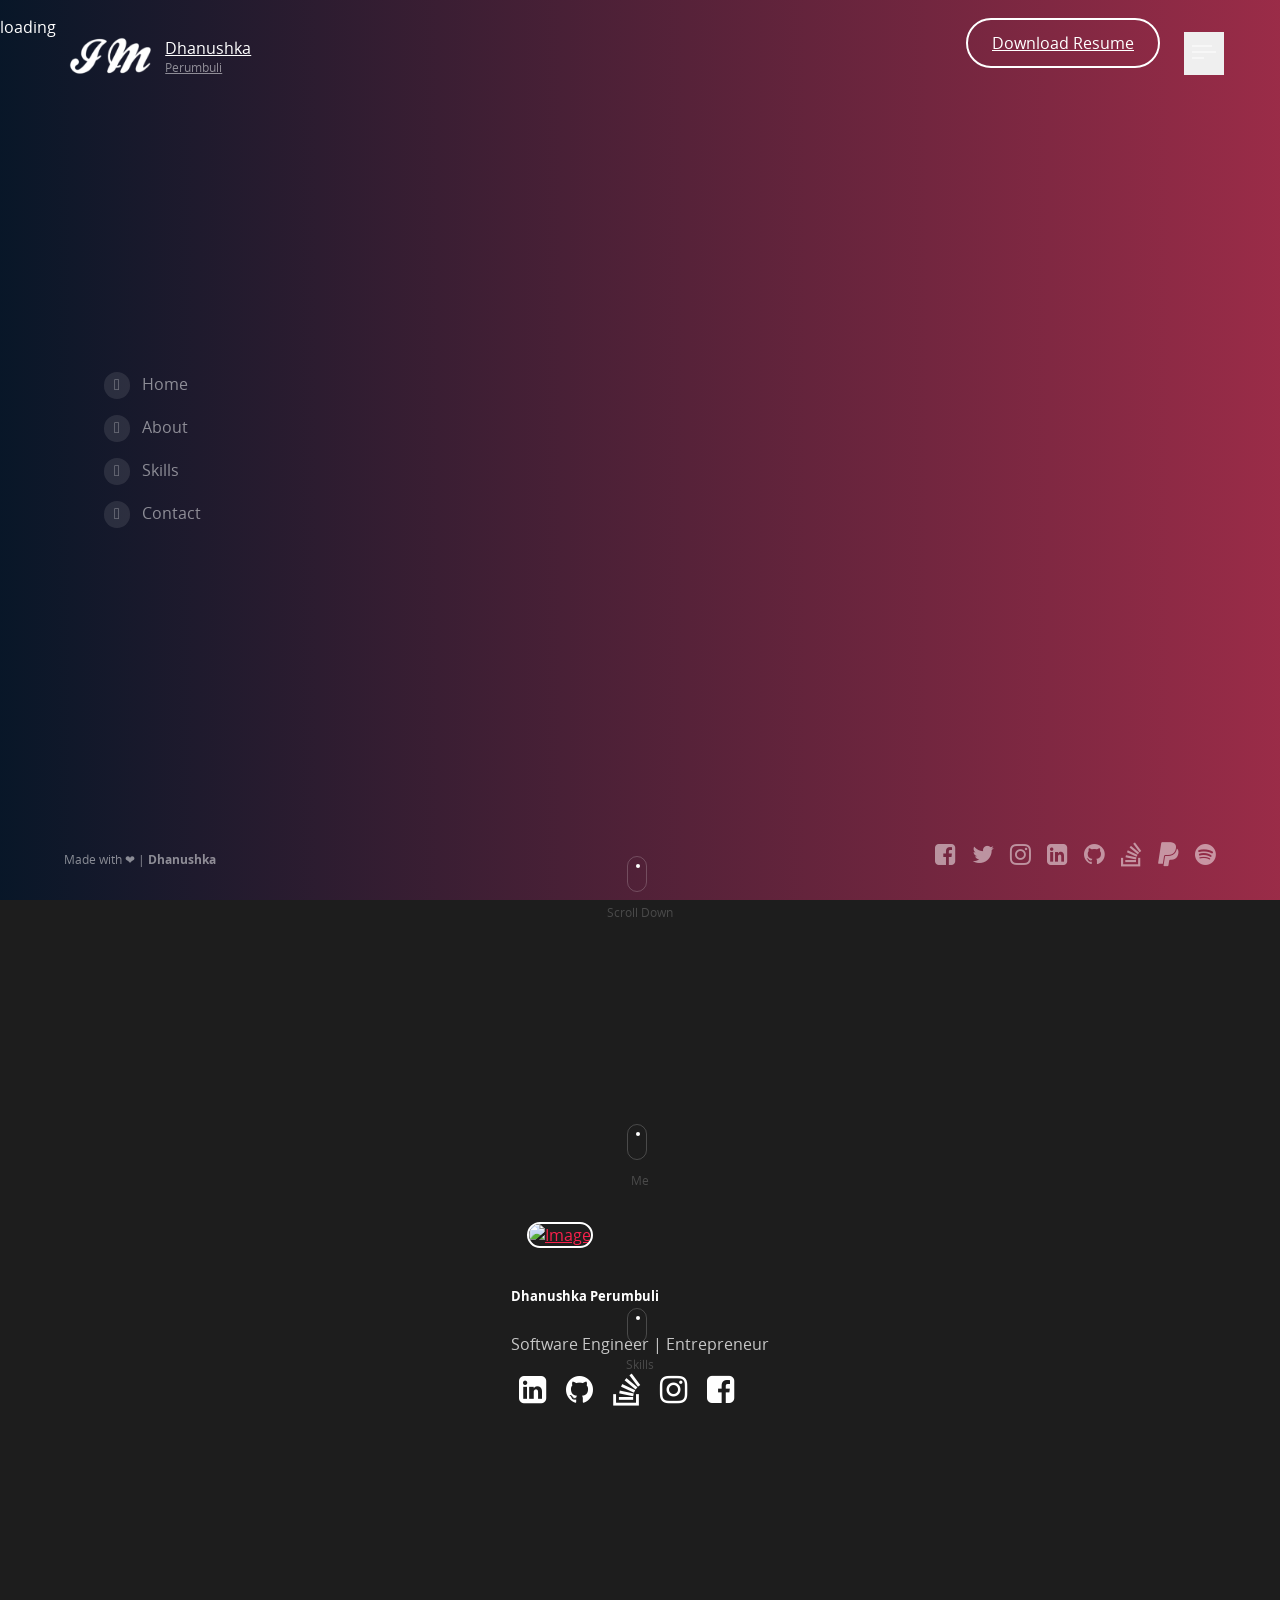
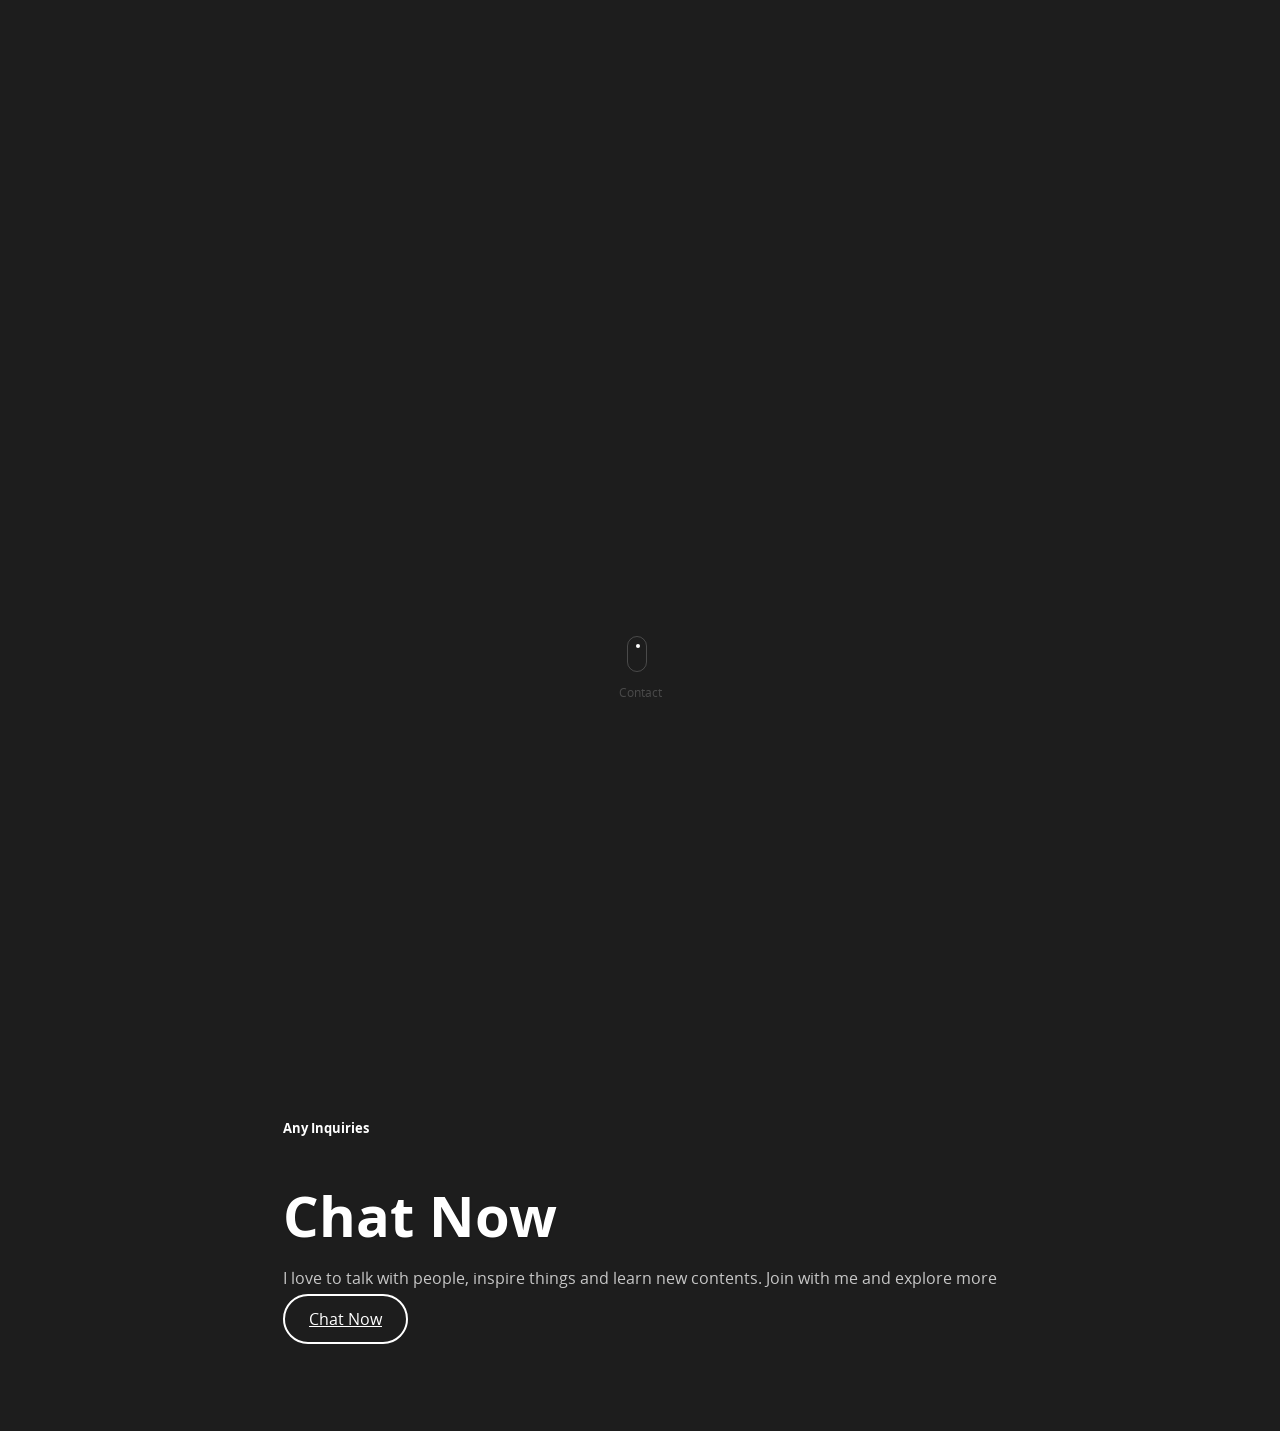
==== index.html @ 1f2f92d3 "Update index.html" ====
<!doctype html>
<html class="no-js" lang="en">

<head>
    <meta http-equiv="content-type" content="text/html; charset=UTF-8">
    <!-- favicons -->
    <link rel="apple-touch-icon" sizes="180x180" href="/apple-touch-icon.png">
    <link rel="icon" type="image/png" sizes="32x32" href="/favicon-32x32.png">
    <link rel="icon" type="image/png" sizes="16x16" href="/favicon-16x16.png">
    <link rel="manifest" href="/site.webmanifest">

    <!-- Page Title Here -->
    <title>Dhanushka Perumbuli</title>

    <!-- Meta -->
    <!-- Page Description Here -->
    <meta name="description"
          content="Dhanushka Perumbuli, Software Engineer, Rambukkana, Entrepreneur">

    <!-- Disable screen scaling-->
    <meta name="viewport"
          content="width=device-width, user-scalable=no, initial-scale=1, maximum-scale=1, user-scalable=0">

    <!-- Twitter Meta -->
    <meta name="twitter:site" content="@dhanushkakp">
    <meta name="twitter:creator" content="@dhanushkakp">
    <meta name="twitter:card" content="summary">
    <meta name="twitter:title" content="Dhanushka">
    <meta name="twitter:description" content="Dhanushka Perumbuli">
    <meta name="twitter:image" content="dhanushka-perumbuli.jpg">

    <!-- Facebook Meta -->
    <meta property="og:url" content="http://dhanushkakumara.github.io">
    <meta property="og:title" content="Dhanushka Perumbuli">
    <meta property="og:description" content="Dhanushka Perumbuli">
    <meta property="og:type" content="website">
    <meta property="og:image" content="https://www.linkedin.com/in/dhanushkakp">
    <meta property="og:image:secure_url" content="dhanushka.jpg">
    <meta property="og:image:type" content="image/jpg">
    <meta property="og:image:width" content="1200">
    <meta property="og:image:height" content="630">

    <!-- Place favicon.ico and apple-touch-icon(s) in the root directory -->
    <!-- Web fonts and Web Icons -->
    <link rel="stylesheet" href="fonts/opensans/stylesheet.css">
    <link rel="stylesheet" href="fonts/bebas/stylesheet.css">
    <link rel="stylesheet" href="fonts/ionicons.min.css">
    <link rel="stylesheet" href="fonts/font-awesome.min.css">

    <!-- Vendor CSS style -->
    <link rel="stylesheet" href="css/pageloader.css">

    <!-- Uncomment below to load individualy vendor CSS -->
    <link rel="stylesheet" href="css/bootstrap.min.css">
    <link rel="stylesheet" href="js/vendor/swiper.min.css">
    <link rel="stylesheet" href="js/vendor/jquery.fullpage.min.css">
    <link rel="stylesheet" href="js/vegas/vegas.min.css">
    <!-- favicons
      ================================================== -->
    <link rel="icon" type="image/png" href="lmlogo.png">
    <!-- Main CSS files -->
    <link rel="stylesheet" href="css/main.css">

    <!-- add alt layout here -->
    <link rel="stylesheet" href="css/style-default.css">

    <script src="js/vendor/modernizr-2.7.1.min.js"></script>
    
    <!-- buy me a coffee -->
    <script data-name="BMC-Widget" data-cfasync="false" src="https://cdnjs.buymeacoffee.com/1.0.0/widget.prod.min.js" data-id="dhanushkakp" data-description="Support me on Buy me a coffee!" data-message="" data-color="#FF813F" data-position="Right" data-x_margin="18" data-y_margin="18"></script>
</head>

<body id="menu" class="body-page">
<!--[if lt IE 8]>
<p class="browsehappy">You are using an <strong>outdated</strong> browser. Please <a href="http://browsehappy.com/">upgrade
    your browser</a> to improve your experience.</p>
<![endif]-->

<!-- Page Loader : just comment these lines to remove it -->
<div class="page-loader" id="page-loader">
    <div>
        <div class="icon ion-spin"></div>
        <p>loading</p>
    </div>
</div>

<!-- BEGIN OF site header Menu -->
<header class="page-header navbar page-header-alpha scrolled-white menu-right topmenu-right">

    <!-- Begin of menu icon toggler -->
    <button class="navbar-toggler site-menu-icon" id="navMenuIcon">
        <!-- Available class : menu-icon-dot / menu-icon-thick /menu-icon-random -->
        <span class="menu-icon menu-icon-random">
        <span class="bars">
          <span class="bar1"></span>
          <span class="bar2"></span>
          <span class="bar3"></span>
        </span>
      </span>
    </button>
    <!-- End of menu icon toggler -->

    <!-- Begin of logo/brand -->
    <a class="navbar-brand" href="#">
      <span class="logo">
        <img class="light-logo" src="imlogo.png" alt="Logo">
      </span>
        <span class="text">
        <span class="line">Dhanushka</span>
        <span class="line sub">Perumbuli</span>
      </span>
    </a>
    <!-- End of logo/brand -->

    <!-- begin of menu wrapper -->
    <div class="all-menu-wrapper" id="navbarMenu">
        <!-- Begin of top menu -->
        <nav class="navbar-topmenu">
            <!-- Begin of CTA Actions, & Icons menu -->
            <ul class="navbar-nav navbar-nav-actions">
                <li class="nav-item">
                    <a class="btn btn-outline-white btn-round" target="_blank"
                       href="https://www.linkedin.com/in/dhanushkakumara">
                        Download Resume
                    </a>
                </li>
            </ul>
            <!-- End of CTA & Icons menu -->
        </nav>
        <!-- End of top menu -->

        <!-- Begin of hamburger mainmenu menu -->
        <nav class="navbar-mainmenu">
            <ul class="navbar-nav mr-auto">
                <li class="nav-item active">
                    <a class="nav-link" href="index.html#home">Home
                        <span class="sr-only">(current)</span>
                    </a>
                </li>
                <li class="nav-item">
                    <a class="nav-link" href="index.html#about">About</a>
                </li>
                <li class="nav-item">
                    <a class="nav-link" href="index.html#skills">Skills</a>
                </li>
                <li class="nav-item">
                    <a class="nav-link" href="index.html#contact">Contact</a>
                </li>
            </ul>
        </nav>
        <!-- End of hamburger mainmenu menu -->

        <!-- Begin of sidebar nav menu params class: text-only / icon-only-->
        <nav class="navbar-sidebar ">
            <ul class="navbar-nav" id="qmenu">
                <li class="nav-item" data-menuanchor="home">
                    <a href="#home">
                        <i class="icon ion-ios-home-outline"></i>
                        <span class="txt">Home</span>
                    </a>
                </li>
                <li class="nav-item" data-menuanchor="about">
                    <a href="#about">
                        <i class="icon ion-ios-information-outline"></i>
                        <span class="txt">About</span>
                    </a>
                </li>
                <li class="nav-item" data-menuanchor="skills">
                    <a href="#skills">
                        <i class="icon ion-ios-list-outline"></i>
                        <span class="txt">Skills</span>
                    </a>
                </li>


                <li class="nav-item" data-menuanchor="contact">
                    <a href="#contact">
                        <i class="icon ion-ios-telephone-outline"></i>
                        <span class="txt">Contact</span>
                    </a>
                </li>
            </ul>
        </nav>
        <!-- End of sidebar nav menu -->
    </div>
    <!-- end of menu wrapper -->

</header>
<!-- END OF site header Menu-->

<!-- BEGIN OF page cover -->
<div class="page-cover">
    <!-- Cover Background -->
    <div class="cover-bg bg-img" data-image-src="img/bg-default1.jpg"></div>

    <!-- Transluscent mask as filter -->
    <div class="cover-bg-mask bg-color" data-bgcolor="rgba(2, 3, 10, 0.7)"></div>


</div>
<!--END OF page cover -->

<!-- BEGIN OF page main content -->
<main class="page-main page-fullpage main-anim" id="mainpage">

    <!-- Begin of home section -->
    <div class="section section-home fullscreen-md fp-auto-height-responsive main-home" data-section="home">
        <!-- Begin of section wrapper -->
        <div class="section-wrapper">
            <!-- content -->
            <div class="section-content anim">
                <div class="row">
                    <div class="col-12 text-left">
                        <!-- title and description -->
                        <div class="title-desc">
                            <h2 class="display-4 display-title home-title bordered anim-1">Hello,
                                <br>I am Dhanushka
                                <br>
                            </h2>
                            <h7 class="anim-2">I am well experienced professional web developer & app developer. I am
                                proficient in Java, Springboot, Vue.js, Flutter, Wordpress, HTML5, CSS, JavaScript.
                            </h7>
                            <br><br>

                            <h6 class="anim-2">Software Engineer | Entrepreneur | Trader | Freelancer</h6>
                        </div>

                        <!-- Action button -->
                        <div class="btns-action anim-3">
                            <a class="btn btn-outline-white btn-round" href="#about">
                                Follow
                            </a>
                        </div>
                    </div>

                </div>
            </div>


            <!-- Arrows scroll down/up -->
            <footer class="section-footer scrolldown">
                <a class="down">
                    <span class="icon"></span>
                    <span class="txt">Scroll Down</span>
                </a>
            </footer>
        </div>
        <!-- End of section wrapper -->
    </div>
    <!-- End of home section -->

    <!-- Begin of description section -->
    <div class="section section-description fp-auto-height-responsive " data-section="about">
        <!-- Begin of section wrapper -->
        <div class="section-wrapper center-vh dir-col anim">
            <!-- title -->
            <div class="section-title text-center">
                <h5 class="title-bg">About</h5>
                <h2 class="display-4 display-title anim-2">Hi there!,</h2>
            </div>

            <!-- content -->
            <div class="section-content reduced anim text-center">
                <!-- title and description -->
                <div class="title-desc anim-3">
                    <p>Experienced Software Engineer with a demonstrated history of working in the computer software
                        industry. Skilled in Java, Springboot, WSO2 EI, WordPress, and Web Services. Strong engineering
                        professional with a Bachelor of Science (BSc) focused in Computer Software Engineering</p>
                </div>

            </div>

            <!-- Arrows scroll down/up -->
            <footer class="section-footer scrolldown">
                <a class="down">
                    <span class="icon"></span>
                    <span class="txt">Me</span>
                </a>
            </footer>
        </div>
        <!-- End of section wrapper -->
    </div>
    <!-- End of description section -->

    <!-- Begin of description section -->
    <div class="section section-description fp-auto-height-responsive " data-section="me">
        <!-- Begin of section wrapper -->
        <div class="section-wrapper center-vh dir-col anim">
            <!-- title -->
            <div class="section-title text-center">
                <h5 class="title-bg">Me</h5>
            </div>

            <!-- content -->
            <div class="section-content anim text-center">
                <!-- text or illustration order are manipulated via Bootstrap order-md-1, order-md-2 class -->
                <!-- begin of item -->
                <div class="item row justify-content-between">
                    <!-- img-frame-normal demo -->
                    <div class="col-12 col-sm-6 col-md-4 center-vh">
                        <div class="section-content anim translateUp">
                            <div class="images text-center">
                                <div class="img-avatar-alpha">

                                    <div class="legend text-center pos-abs">

                                    </div>
                                </div>
                            </div>
                        </div>
                    </div>
                    <!-- img-frame-normal demo -->
                    <div class="col-12 col-sm-6 col-md-4 center-vh">
                        <div class="section-content anim">
                            <div class="images text-center">
                                <div class="img-avatar-alpha">
                                    <div class="img-1 shadow">
                                        <a href="#">
                                            <img class="img"
                                                 src="https://media-exp1.licdn.com/dms/image/C5603AQGiDO7-FjxPzg/profile-displayphoto-shrink_800_800/0/1622283130904?e=1635379200&v=beta&t=qUSqcMI12KmAXKKuusIW7uVoogzfBIt8GgSzWtNZyuw"
                                                 alt="Image">
                                        </a>
                                    </div>
                                    <div class="legend text-center pos-abs">
                                        <h5>Dhanushka Perumbuli</h5>
                                        <p class="small">Software Engineer | Entrepreneur </p>
                                        <div class="icons">
                                            <a class="icon-btn" target="_blank"
                                               href="https://www.linkedin.com/in/dhanushkakp/">
                                                <i class="icon fa fa-linkedin-square"></i>
                                            </a>
                                            <a class="icon-btn" target="_blank"
                                               href="https://github.com/dhanushkakp">
                                                <i class="icon fa fa-github"></i>
                                            </a>
                                            <a class="icon-btn" target="_blank"
                                               href="https://stackoverflow.com/users/4733770">
                                                <i class="icon fa fa-stack-overflow"></i>
                                            </a>
                                            <!-- <a class="icon-btn" href="https://open.spotify.com/user/21knq4ckwtawtasvmpzledk5i?si=xRN27Ja1T2ikM1BIfqxQhA">
                                              <i class="icon fa fa-spotify"></i>
                                            </a> -->
                                            <a class="icon-btn" target="_blank"
                                               href="https://www.instagram.com/dhanushkakp/">
                                                <i class="icon fa fa-instagram"></i>
                                            </a>
                                            <a class="icon-btn" target="_blank"
                                               href="https://facebook.com/dhanushkakp">
                                                <i class="icon fa fa-facebook-square"></i>
                                            </a>
                                        </div>
                                    </div>
                                </div>
                            </div>
                        </div>
                    </div>
                    <!-- img-frame-normal demo -->
                    <div class="col-12 col-sm-6 col-md-4 center-vh">
                        <div class="section-content anim translateDown">
                            <div class="images text-center">
                                <div class="img-avatar-alpha">

                                    <div class="legend text-center pos-abs">

                                    </div>
                                </div>
                            </div>
                        </div>
                    </div>

                </div>
                <!-- end of item -->
            </div>

            <!-- Arrows scroll down/up -->
            <footer class="section-footer scrolldown">
                <a class="down">
                    <span class="icon"></span>
                    <span class="txt">Skills</span>
                </a>
            </footer>
        </div>
        <!-- End of section wrapper -->
    </div>
    <!-- End of description section -->

    <!-- Begin of list feature section -->
    <div class="section section-list-feature fp-auto-height-responsive " data-section="skills">
        <!-- Begin of section wrapper -->
        <div class="section-wrapper twoside anim">
            <!-- title -->
            <div class="section-title text-center">
                <h2 class="display-4 display-title title-bg">Skills</h2>
                <p class="anim-2">Here are my talents areas and for get to know my all skills, visit my linked-in
                    profile</p>
            </div>

            <!-- text or illustration order are manipulated via Bootstrap order-md-1, order-md-2 class -->
            <!-- begin of item -->
            <div class="item row justify-content-between fade-1">
                <!-- begin of column content -->
                <div class="col-12 col-md-6 col-lg-6">
                    <!-- content -->
                    <div class="section-content">
                        <!-- a media object -->
                        <div class="media">
                            <div class="img d-flex mr-3">
                                <i class="icon ion-ios-cog-outline"></i>
                            </div>
                            <div class="media-body">
                                <h4>Coding</h4>
                            </div>
                        </div>
                        <!-- a media object -->
                        <div class="media">
                            <div class="img d-flex mr-3">
                                <i class="icon ion-ios-browsers-outline"></i>
                            </div>
                            <div class="media-body">
                                <h4>Design</h4>
                            </div>
                        </div>
                        <!-- a media object -->
                        <div class="media">
                            <div class="img d-flex mr-3">
                                <i class="icon ion-ios-analytics-outline"></i>
                            </div>
                            <div class="media-body">
                                <h4>Analytics</h4>
                            </div>
                        </div>
                    </div>
                </div>
                <!-- end of column content -->

                <!-- begin of column content -->
                <div class="col-12 col-md-6 col-lg-6">
                    <!-- content -->
                    <div class="section-content">
                        <!-- a media object -->
                        <div class="media">
                            <div class="img d-flex mr-3">
                                <i class="icon ion-ios-grid-view-outline"></i>
                            </div>
                            <div class="media-body">
                                <h4>Concept</h4>
                            </div>
                        </div>
                        <!-- a media object -->
                        <div class="media">
                            <div class="img d-flex mr-3">
                                <i class="icon ion-ios-lightbulb-outline"></i>
                            </div>
                            <div class="media-body">
                                <h4>Development</h4>
                            </div>
                        </div>
                        <!-- a media object -->
                        <div class="media">
                            <div class="img d-flex mr-3">
                                <i class="icon ion-arrow-expand"></i>
                            </div>
                            <div class="media-body">
                                <h4>Marketing</h4>
                            </div>
                        </div>
                    </div>
                </div>
                <!-- end of column content -->
            </div>
            <!-- end of item -->

            <!-- Arrows scroll down/up -->
            <footer class="section-footer scrolldown">
                <a class="down">
                    <span class="icon"></span>
                    <span class="txt">Contact</span>
                </a>
            </footer>
        </div>
        <!-- End of section wrapper -->
    </div>
    <!-- End of list feature section -->

    <!-- Begin of contact section -->
    <div class="section section-contact fp-auto-height-responsive no-slide-arrows " data-section="contact">

        <!-- begin of information slide -->
        <div class="slide" id="information" data-anchor="information">
            <!-- Begin of slide section wrapper -->
            <div class="section-wrapper">
                <!-- title -->
                <div class="section-title text-center">
                    <h5 class="title-bg">Contact</h5>
                </div>

                <div class="row">
                    <div class="col-12 col-md-6">
                        <!-- content -->
                        <div class="section-content anim text-left">
                            <!-- title and description -->
                            <div class="title-desc">
                                <div class="anim-2">
                                    <h5>Any Inquiries</h5>
                                    <h2 class="display-4 display-title">Contact</h2>
                                    <p>Leave a message. It could be your turning point.</p>
                                </div>
                                <div class="address-container anim-3">
                                    <div class="row">
                                        <div class="col-12 col-md-12 col-lg-6">
                                            <h4>Contact</h4>
                                            <p>Email: dhanushkalk@yahoo.com</p>
                                        </div>
                                        <!-- <div class="col-12 col-md-12 col-lg-6">
                                          <h4>Address</h4>
                                          <p>
                                            <br>A 113/2
                                            <br>Kiriwandeniya
                                            <br>Rambukkana
                                            <br>Sri Lanka
                                          </p>
                                        </div> -->
                                    </div>
                                </div>
                            </div>

                            <!-- Action button -->
                            <div class="btns-action anim-4">
                                <a class="btn btn-outline-white btn-round" href="#contact/message">
                                    <span class="txt">Send Message</span>
                                </a>
                            </div>
                        </div>
                    </div>

                    <div class="col-12 col-md-6">

                    </div>
                </div>
            </div>
            <!-- End of slide section wrapper -->
        </div>
        <!-- end of information slide -->

        <!-- begin of message slide -->
        <div class="slide" id="message" data-anchor="message">
            <!-- Begin of slide section wrapper -->
            <div class="section-wrapper">
                <div class="row justify-content-between">
                    <div class="col-12 col-md-6 center-vh">
                        <!-- content -->
                        <div class="section-content anim text-left">
                            <!-- title and description -->
                            <div class="title-desc">
                                <div>
                                    <h5>Any Inquiries</h5>
                                    <h2 class="display-4 display-title">Chat Now</h2>
                                    <p>I love to talk with people, inspire things and learn new contents.
                                        Join with me and explore more</p>
                                </div>
                            </div>

                            <!-- Action button -->
                            <div class="btns-action">
                                <a class="btn btn-outline-white btn-round" target="_blank" href="https://m.me/dhanushkakp">
                                    <span class="txt">Chat Now</span>
                                </a>
                            </div>
                        </div>
                    </div>


                </div>
            </div>
            <!-- End of slide section wrapper -->
        </div>
        <!-- end of message slide -->

    </div>
    <!-- End of contact section -->
</main>
<!-- END OF page main content -->

<!-- BEGIN OF page footer -->
<footer id="site-footer" class="page-footer">
    <!-- Left content -->
    <div class="footer-left">
        <p>Made with ❤ |
            <a rel="nofollow" href="#"></a>
                <span class="marked">Dhanushka</span>
            </a>
        </p>
    </div>

    <!-- Right content -->
    <div class="footer-right">
        <ul class="social">
            <li>
                <a target="_blank" href="https://www.facebook.com/dhanushkakp">
                    <i class="icon fa fa-facebook-square"></i>
                </a>
            </li>
            <li>
                <a target="_blank" href="https://twitter.com/dhanushkakp">
                    <i class="icon fa fa-twitter"></i>
                </a>
            </li>
            <li>
                <a target="_blank" href="https://www.instagram.com/dhanushkakp/">
                    <i class="icon fa fa-instagram"></i>
                </a>
            </li>
            <li>
                <a target="_blank" href="https://www.linkedin.com/in/dhanushkakp/">
                    <i class="icon fa fa-linkedin-square"></i>
                </a>
            </li>
            <li>
                <a target="_blank" href="https://github.com/dhanushkakp">
                    <i class="icon fa fa-github"></i>
                </a>
            </li>
            <li>
                <a target="_blank" href="https://stackoverflow.com/users/4733770/dhanushka-perumbuli?tab=profile">
                    <i class="icon fa fa-stack-overflow"></i>
                </a>
            </li>
            <li>
                <a target="_blank" href="https://paypal.me/dhanu">
                    <i class="icon fa fa-paypal"></i>
                </a>
            </li>
            <li>
                <a target="_blank"
                   href="https://open.spotify.com/user/21knq4ckwtawtasvmpzledk5i?si=xRN27Ja1T2ikM1BIfqxQhA">
                    <i class="icon fa fa-spotify"></i>
                </a>
            </li>
        </ul>
    </div>
</footer>
<!-- END OF site footer -->

<!-- scripts -->
<!-- All Javascript plugins goes here -->
<script src="js/vendor/jquery-1.12.4.min.js"></script>

<!-- All vendor scripts -->
<script src="js/vendor/scrolloverflow.min.js"></script>
<script src="js/vendor/all.js"></script>
<script src="js/particlejs/particles.min.js"></script>

<!-- Countdown script -->
<script src="js/jquery.downCount.js"></script>

<!-- Form script -->
<script src="js/form_script.js"></script>

<!-- Javascript main files -->
<script src="js/main.js"></script>


</body>

</html>
---- fonts/opensans/stylesheet.css ----
/*OpenSans Font*/

@font-face {
    font-family: 'Opensans';
    src: url('OpenSans-Bold-webfont.eot');
    src: url('OpenSans-Bold-webfontd41d.eot?#iefix') format('embedded-opentype'),
         url('OpenSans-Bold-webfont.woff') format('woff'),
         url('OpenSans-Bold-webfont.ttf') format('truetype'),
         url('OpenSans-Bold-webfont.svg#open_sansbold') format('svg');
    font-weight: bold;
    font-style: normal;
}


@font-face {
    font-family: 'Opensans';
    src: url('opensans-light-webfont.eot');
    src: url('opensans-light-webfontd41d.eot?#iefix') format('embedded-opentype'),
         url('opensans-light-webfont.woff') format('woff'),
         url('opensans-light-webfont.ttf') format('truetype'),
         url('opensans-light-webfont.svg#open_sanslight') format('svg');
    font-weight: 300;
    font-style: normal;

}
@font-face {
    font-family: 'Open Sans';
    src: url('opensans-regular-webfont.eot');
    src: url('opensans-regular-webfontd41d.eot?#iefix') format('embedded-opentype'),
         url('opensans-regular-webfont.woff') format('woff'),
         url('opensans-regular-webfont.ttf') format('truetype'),
         url('opensans-regular-webfont.svg#open_sansregular') format('svg');
    font-weight: normal;
    font-style: normal;
}

@font-face {
    font-family: 'Open Sans';
    src: url('opensans-light-webfont.eot');
    src: url('opensans-light-webfontd41d.eot?#iefix') format('embedded-opentype'),
         url('opensans-light-webfont.woff') format('woff'),
         url('opensans-light-webfont.ttf') format('truetype'),
         url('opensans-light-webfont.svg#open_sanslight') format('svg');
    font-weight: 300;
    font-style: normal;

}
@font-face {
    font-family: 'Open Sans';
    src: url('opensans-regular-webfont.eot');
    src: url('opensans-regular-webfontd41d.eot?#iefix') format('embedded-opentype'),
         url('opensans-regular-webfont.woff') format('woff'),
         url('opensans-regular-webfont.ttf') format('truetype'),
         url('opensans-regular-webfont.svg#open_sansregular') format('svg');
    font-weight: normal;
    font-style: normal;
}
@font-face {
    font-family: 'Open Sans';
    src: url('OpenSans-Bold-webfont.eot');
    src: url('OpenSans-Bold-webfontd41d.eot?#iefix') format('embedded-opentype'),
         url('OpenSans-Bold-webfont.woff') format('woff'),
         url('OpenSans-Bold-webfont.ttf') format('truetype'),
         url('OpenSans-Bold-webfont.svg#open_sansbold') format('svg');
    font-weight: bold;
    font-style: normal;
}

/*
@font-face {
    font-family: 'OpenSans';
    src: url('opensans-light-webfont.eot');
    src: url('opensans-light-webfont.eot?#iefix') format('embedded-opentype'),
         url('opensans-light-webfont.woff') format('woff'),
         url('opensans-light-webfont.ttf') format('truetype'),
         url('opensans-light-webfont.svg#open_sanslight') format('svg');
    font-weight: 100;
    font-style: normal;

}

@font-face {
    font-family: 'OpenSans';
    src: url('opensans-regular-webfont.eot');
    src: url('opensans-regular-webfont.eot?#iefix') format('embedded-opentype'),
         url('opensans-regular-webfont.woff') format('woff'),
         url('opensans-regular-webfont.ttf') format('truetype'),
         url('opensans-regular-webfont.svg#open_sansregular') format('svg');
    font-weight: normal;
    font-style: normal;
}

@font-face {
    font-family: 'OpenSans';
    src: url('OpenSans-Bold-webfont.eot');
    src: url('OpenSans-Bold-webfont.eot?#iefix') format('embedded-opentype'),
         url('OpenSans-Bold-webfont.woff') format('woff'),
         url('OpenSans-Bold-webfont.ttf') format('truetype'),
         url('OpenSans-Bold-webfont.svg#open_sansbold') format('svg');
    font-weight: bold;
    font-style: normal;
}

@font-face {
    font-family: 'OpenSans';
    src: url('OpenSans-ExtraBold-webfont.eot');
    src: url('OpenSans-ExtraBold-webfont.eot?#iefix') format('embedded-opentype'),
         url('OpenSans-ExtraBold-webfont.woff') format('woff'),
         url('OpenSans-ExtraBold-webfont.ttf') format('truetype'),
         url('OpenSans-ExtraBold-webfont.svg#open_sansextrabold') format('svg');
    font-weight: 900;
    font-style: normal;
}*/
---- fonts/bebas/stylesheet.css ----
/* Generated by Font Squirrel (http://www.fontsquirrel.com) on May 20, 2014 */



@font-face {
    font-family: 'Bebas Neue';
    src: url('bebasneue_bold-webfont.eot');
    src: url('bebasneue_bold-webfontd41d.eot?#iefix') format('embedded-opentype'),
         url('bebasneue_bold-webfont.woff') format('woff'),
         url('bebasneue_bold-webfont.ttf') format('truetype'),
         url('bebasneue_bold-webfont.svg#bebas_neuebold') format('svg');
    font-weight: bold;
    font-style: normal;

}




@font-face {
    font-family: 'Bebas Neue';
    src: url('bebasneue_book-webfont.eot');
    src: url('bebasneue_book-webfontd41d.eot?#iefix') format('embedded-opentype'),
         url('bebasneue_book-webfont.woff') format('woff'),
         url('bebasneue_book-webfont.ttf') format('truetype'),
         url('bebasneue_book-webfont.svg#bebas_neuebook') format('svg');
    font-weight: 200;
    font-style: normal;

}




@font-face {
    font-family: 'Bebas Neue';
    src: url('bebasneue_light-webfont.eot');
    src: url('bebasneue_light-webfontd41d.eot?#iefix') format('embedded-opentype'),
         url('bebasneue_light-webfont.woff') format('woff'),
         url('bebasneue_light-webfont.ttf') format('truetype'),
         url('bebasneue_light-webfont.svg#bebas_neuelight') format('svg');
    font-weight: 300;
    font-style: normal;

}

@font-face {
    font-family: 'Bebas Neue';
    src: url('bebasneue_regular-webfont.eot');
    src: url('bebasneue_regular-webfontd41d.eot?#iefix') format('embedded-opentype'),
         url('bebasneue_regular-webfont.woff') format('woff'),
         url('bebasneue_regular-webfont.ttf') format('truetype'),
         url('bebasneue_regular-webfont.svg#bebas_neue_regularregular') format('svg');
    font-weight: normal;
    font-style: normal;

}




@font-face {
    font-family: 'Bebas Neue';
    src: url('bebasneue_thin-webfont.eot');
    src: url('bebasneue_thin-webfontd41d.eot?#iefix') format('embedded-opentype'),
         url('bebasneue_thin-webfont.woff') format('woff'),
         url('bebasneue_thin-webfont.ttf') format('truetype'),
         url('bebasneue_thin-webfont.svg#bebas_neuethin') format('svg');
    font-weight: 100;
    font-style: normal;

}
---- css/main.css ----
/*-----------------------------------------------------------------
[Legal Notice]

Copyright (c) Miradontsoa
Website Template by miradontsoa
http://highhay.com
http://miradontsoa.com
-------------------------------------------------------------------*/
/*------------------------------------------------------------------
[Table of contents]
/** CSS Reference
    0. Base Style
	1. Components 
		1.1 form, button, input
		1.2 Layout
		1.3 Grid / list / slider / gallery
		1.4 Menu / menu-header / nav
		1.5 . Additional UI
	2. Page Header / .page-header
	3. Page Footer / .page-footer 
	4. Pages / .page-main
	5. Sections / .section
		5.1 Default layout / .section
		5.2 Home screen / .section-home
	6. Helper classes / Responsiveness
		6.1 Helper classes
		6.2 Responsiveness
	
	Sample hooks to altering this css file can be found in "style-colorX.css" file 

**/
/*---------- 
[Colors]
    text color : #FFFFFF, #FFF
	primary : #D1335B
	secondary : #3f4b62
	black : #1d1d1d
	white : #ffffff
	blue : #037FD5
[Typography]
	font-family :
	-  sans-serif Segoe UI / Roboto / Open sans / Helvetica with fallback to system-ui fonts
*/
.text-black {
  color: #1d1d1d !important; }

.text-primary {
  color: #D1335B !important; }

.text-secondary {
  color: #3f4b62 !important; }

.text-white {
  color: #ffffff !important; }

.text-black {
  color: #1d1d1d !important; }

/* 0. Base style */
/* 0.1 Initializer */
/* 0.0 Tag/Classes Initailization */
audio,
canvas,
img,
svg,
video {
  vertical-align: middle; }

.browsehappy {
  margin: 0.2em 0;
  background: #ccc;
  color: #000;
  padding: 0.2em 0; }

body {
  font-family: "Open Sans", "Proxima Nova ", "Segoe UI", "Opensans", "Roboto", "Helvetica", -apple-system, system-ui, BlinkMacSystemFont, sans-serif;
  font-size: 1rem;
  background-color: #ffffff;
  color: #1d1d1d;
  margin: 0;
  padding: 0; }

ul, li {
  list-style: none outside none;
  margin: 0; }

iframe {
  border: none; }

ul, li {
  list-style: none outside none;
  margin: 0; }

a {
  color: #D1335B;
  cursor: pointer; }

h1, h2, h3, h4, h5, h6 {
  font-family: "Open Sans", "Proxima Nova ", "Segoe UI", "Opensans", "Roboto", "Helvetica", -apple-system, system-ui, BlinkMacSystemFont, sans-serif; }

h3, h4 {
  font-weight: normal; }

p {
  font-size: 1rem; }
  @media (min-width: 601px) {
    p {
      font-size: 1rem; } }
  @media (min-width: 1400px) {
    p {
      font-size: 1rem; } }

/* 1 Components */
/* 1.1 form, button, input */
.btn {
  padding: 0.75rem 1.5rem;
  cursor: pointer;
  min-height: 46px;
  line-height: 1.2; }
  .btn.no-border {
    border: none; }

.btn-sm {
  padding: 0.25rem 0.75rem;
  cursor: pointer;
  font-size: 0.875rem;
  line-height: 1.5;
  min-height: 30px; }

.btn-round {
  border-radius: 10rem; }

.btn-rect {
  border-radius: 0; }

.btn {
  color: #ffffff;
  border: 1px solid transparent;
  background-color: #D1335B; }
  .btn.active, .btn:active {
    color: #ffffff;
    background-color: #8e233e; }
  .btn:hover, .btn:focus {
    color: #ffffff;
    background-color: #8e233e;
    border-color: #8e233e; }
  .btn.disabled, .btn:disabled {
    color: #ffffff;
    opacity: 0.7;
    background-color: #8e233e; }

.btn-full {
  width: 100%; }

.btn-primary {
  color: #ffffff;
  border: 1px solid transparent;
  background-color: #D1335B; }
  .btn-primary.active, .btn-primary:active {
    color: #ffffff;
    background-color: #8e233e; }
  .btn-primary:hover, .btn-primary:focus {
    color: #ffffff;
    background-color: #8e233e;
    border-color: #8e233e; }
  .btn-primary.disabled, .btn-primary:disabled {
    color: #ffffff;
    opacity: 0.7;
    background-color: #8e233e; }

.btn-secondary {
  color: #ffffff;
  border: 1px solid transparent;
  background-color: #3f4b62; }
  .btn-secondary.active, .btn-secondary:active {
    color: #ffffff;
    background-color: #2b3343; }
  .btn-secondary:hover, .btn-secondary:focus {
    color: #ffffff;
    background-color: #2b3343;
    border-color: #2b3343; }
  .btn-secondary.disabled, .btn-secondary:disabled {
    color: #ffffff;
    opacity: 0.7;
    background-color: #2b3343; }

.btn-white {
  color: #D1335B;
  border: 1px solid transparent;
  background-color: #ffffff; }
  .btn-white.active, .btn-white:active {
    color: #D1335B;
    background-color: #d6d6d6; }
  .btn-white:hover, .btn-white:focus {
    color: #D1335B;
    background-color: #d6d6d6;
    border-color: #d6d6d6; }
  .btn-white.disabled, .btn-white:disabled {
    color: #D1335B;
    opacity: 0.7;
    background-color: #d6d6d6; }

.btn-black {
  color: #ffffff;
  border: 1px solid transparent;
  background-color: #1d1d1d; }
  .btn-black.active, .btn-black:active {
    color: #ffffff;
    background-color: #141414; }
  .btn-black:hover, .btn-black:focus {
    color: #ffffff;
    background-color: #141414;
    border-color: #141414; }
  .btn-black.disabled, .btn-black:disabled {
    color: #ffffff;
    opacity: 0.7;
    background-color: #141414; }

.btn-outline-primary {
  color: #D1335B;
  border: 2px solid #D1335B;
  -webkit-transition: 0.3s;
  transition: 0.3s;
  background: none;
  line-height: 1; }
  .btn-outline-primary.active, .btn-outline-primary:active {
    color: #8e233e;
    border-color: #8e233e;
    background-color: transparent; }
  .btn-outline-primary:hover, .btn-outline-primary:focus {
    color: #8e233e;
    border-color: #8e233e;
    background-color: transparent; }
  .btn-outline-primary.disabled, .btn-outline-primary:disabled {
    color: #D1335B;
    opacity: 0.7;
    background-color: transparent; }

.btn-outline-secondary {
  color: #3f4b62;
  border: 2px solid #3f4b62;
  -webkit-transition: 0.3s;
  transition: 0.3s;
  background: none;
  line-height: 1; }
  .btn-outline-secondary.active, .btn-outline-secondary:active {
    color: #2b3343;
    border-color: #2b3343;
    background-color: transparent; }
  .btn-outline-secondary:hover, .btn-outline-secondary:focus {
    color: #2b3343;
    border-color: #2b3343;
    background-color: transparent; }
  .btn-outline-secondary.disabled, .btn-outline-secondary:disabled {
    color: #3f4b62;
    opacity: 0.7;
    background-color: transparent; }

.btn-outline-white {
  color: #ffffff;
  border: 2px solid #ffffff;
  -webkit-transition: 0.3s;
  transition: 0.3s;
  background: none;
  line-height: 1; }
  .btn-outline-white.active, .btn-outline-white:active {
    color: rgba(255, 255, 255, 0.5);
    border-color: rgba(255, 255, 255, 0.5);
    background-color: transparent; }
  .btn-outline-white:hover, .btn-outline-white:focus {
    color: rgba(255, 255, 255, 0.5);
    border-color: rgba(255, 255, 255, 0.5);
    background-color: transparent; }
  .btn-outline-white.disabled, .btn-outline-white:disabled {
    color: #ffffff;
    opacity: 0.7;
    background-color: transparent; }
  .btn-outline-white:hover, .btn-outline-white:focus {
    -webkit-box-shadow: 0 2px 2px rgba(0, 0, 0, 0.2);
            box-shadow: 0 2px 2px rgba(0, 0, 0, 0.2); }

.btn-outline-black {
  color: #1d1d1d;
  border: 2px solid #1d1d1d;
  -webkit-transition: 0.3s;
  transition: 0.3s;
  background: none;
  line-height: 1; }
  .btn-outline-black.active, .btn-outline-black:active {
    color: #141414;
    border-color: #141414;
    background-color: transparent; }
  .btn-outline-black:hover, .btn-outline-black:focus {
    color: #141414;
    border-color: #141414;
    background-color: transparent; }
  .btn-outline-black.disabled, .btn-outline-black:disabled {
    color: #1d1d1d;
    opacity: 0.7;
    background-color: transparent; }

.btn-material-primary {
  color: #ffffff;
  border: 1px solid transparent;
  background-color: transparent;
  -webkit-transition: 0.2s;
  transition: 0.2s; }
  .btn-material-primary:not([href]):not([tabindex]) {
    color: #ffffff; }
  .btn-material-primary.active, .btn-material-primary:active {
    color: #ffffff;
    background-color: #8e233e; }
  .btn-material-primary:hover, .btn-material-primary:focus {
    color: #ffffff;
    background-color: #8e233e;
    border-color: #8e233e;
    -webkit-box-shadow: 0 2px 2px rgba(0, 0, 0, 0.2);
            box-shadow: 0 2px 2px rgba(0, 0, 0, 0.2); }
  .btn-material-primary.disabled, .btn-material-primary:disabled {
    color: #ffffff;
    opacity: 0.7;
    background-color: #8e233e; }

.btn-material-secondary {
  color: #ffffff;
  border: 1px solid transparent;
  background-color: transparent;
  -webkit-transition: 0.2s;
  transition: 0.2s; }
  .btn-material-secondary:not([href]):not([tabindex]) {
    color: #ffffff; }
  .btn-material-secondary.active, .btn-material-secondary:active {
    color: #ffffff;
    background-color: #2b3343; }
  .btn-material-secondary:hover, .btn-material-secondary:focus {
    color: #ffffff;
    background-color: #2b3343;
    border-color: #2b3343;
    -webkit-box-shadow: 0 2px 2px rgba(0, 0, 0, 0.2);
            box-shadow: 0 2px 2px rgba(0, 0, 0, 0.2); }
  .btn-material-secondary.disabled, .btn-material-secondary:disabled {
    color: #ffffff;
    opacity: 0.7;
    background-color: #2b3343; }

.btn-material-white {
  color: #ffffff;
  border: 1px solid #D1335B;
  background-color: #D1335B;
  -webkit-transition: 0.2s;
  transition: 0.2s; }
  .btn-material-white:not([href]):not([tabindex]) {
    color: #ffffff; }
  .btn-material-white.active, .btn-material-white:active {
    color: #ffffff;
    background-color: #8e233e; }
  .btn-material-white:hover, .btn-material-white:focus {
    color: #ffffff;
    background-color: #8e233e;
    border-color: #8e233e;
    -webkit-box-shadow: 0 2px 2px rgba(0, 0, 0, 0.2);
            box-shadow: 0 2px 2px rgba(0, 0, 0, 0.2); }
  .btn-material-white.disabled, .btn-material-white:disabled {
    color: #ffffff;
    opacity: 0.7;
    background-color: #8e233e; }

.btn-material-black {
  color: #ffffff;
  border: 1px solid transparent;
  background-color: transparent;
  -webkit-transition: 0.2s;
  transition: 0.2s; }
  .btn-material-black:not([href]):not([tabindex]) {
    color: #ffffff; }
  .btn-material-black.active, .btn-material-black:active {
    color: #ffffff;
    background-color: #141414; }
  .btn-material-black:hover, .btn-material-black:focus {
    color: #ffffff;
    background-color: #141414;
    border-color: #141414;
    -webkit-box-shadow: 0 2px 2px rgba(0, 0, 0, 0.2);
            box-shadow: 0 2px 2px rgba(0, 0, 0, 0.2); }
  .btn-material-black.disabled, .btn-material-black:disabled {
    color: #ffffff;
    opacity: 0.7;
    background-color: #141414; }

.btn-circicon-outline {
  color: #D1335B;
  border: 1px solid currentColor;
  background: none;
  padding-right: 3.25rem;
  position: relative;
  overflow: hidden;
  -webkit-transition: 0.2s;
  transition: 0.2s; }
  .btn-circicon-outline .icon {
    background: #D1335B;
    vertical-align: middle;
    color: #ffffff;
    border-radius: 100px;
    position: absolute;
    left: auto;
    right: 0.65rem;
    top: 0.50rem;
    height: 1.75rem;
    width: 1.75rem;
    padding-top: 0.05rem;
    -webkit-transition: 0.2s;
    transition: 0.2s; }
    .btn-circicon-outline .icon .fa,
    .btn-circicon-outline .icon .ion,
    .btn-circicon-outline .icon .icon {
      font-size: 1.5rem;
      line-height: 1;
      position: relative; }
  .btn-circicon-outline .text {
    display: inline-block; }
  .btn-circicon-outline.active, .btn-circicon-outline:active, .btn-circicon-outline:hover {
    color: #D1335B;
    background: rgba(209, 51, 91, 0.2);
    -webkit-box-shadow: 0 2px 2px rgba(0, 0, 0, 0.2);
            box-shadow: 0 2px 2px rgba(0, 0, 0, 0.2); }
    .btn-circicon-outline.active .icon, .btn-circicon-outline:active .icon, .btn-circicon-outline:hover .icon {
      color: #ffffff;
      -webkit-transform: rotate(360deg);
              transform: rotate(360deg); }
  .btn-circicon-outline.disabled, .btn-circicon-outline:disabled {
    color: #ffffff;
    opacity: 0.7;
    background-color: #D1335B; }
  .btn-circicon-outline.icon-left {
    padding-left: 3.25rem;
    padding-right: 1.5rem; }
    .btn-circicon-outline.icon-left .icon {
      right: auto;
      left: 0.65rem; }
  .btn-circicon-outline.btn-sm {
    padding-right: 2rem; }
    .btn-circicon-outline.btn-sm .icon {
      height: 1.25rem;
      width: 1.25rem;
      top: 0.25rem;
      right: 0.25rem;
      padding-top: 0rem; }
      .btn-circicon-outline.btn-sm .icon .fa,
      .btn-circicon-outline.btn-sm .icon .ion,
      .btn-circicon-outline.btn-sm .icon .icon {
        font-size: 1rem;
        line-height: 1;
        position: relative;
        margin-top: 0.12rem;
        display: block; }
    .btn-circicon-outline.btn-sm.icon-left {
      padding-right: 0.75rem;
      padding-left: 2rem; }
      .btn-circicon-outline.btn-sm.icon-left .icon {
        right: auto;
        left: 0.25rem; }

.btn-circicon-outline.btn-primary {
  color: #D1335B; }
  .btn-circicon-outline.btn-primary .icon {
    background: #D1335B;
    color: #ffffff; }
  .btn-circicon-outline.btn-primary.active, .btn-circicon-outline.btn-primary:active, .btn-circicon-outline.btn-primary:hover {
    color: #D1335B;
    background: rgba(176, 43, 76, 0.2); }
    .btn-circicon-outline.btn-primary.active .icon, .btn-circicon-outline.btn-primary:active .icon, .btn-circicon-outline.btn-primary:hover .icon {
      color: #ffffff; }
  .btn-circicon-outline.btn-primary.disabled, .btn-circicon-outline.btn-primary:disabled {
    color: #ffffff;
    background-color: #D1335B; }

.btn-circicon-outline.btn-secondary {
  color: #3f4b62; }
  .btn-circicon-outline.btn-secondary .icon {
    background: #3f4b62;
    color: #ffffff; }
  .btn-circicon-outline.btn-secondary.active, .btn-circicon-outline.btn-secondary:active, .btn-circicon-outline.btn-secondary:hover {
    color: #3f4b62;
    background: rgba(53, 63, 82, 0.2); }
    .btn-circicon-outline.btn-secondary.active .icon, .btn-circicon-outline.btn-secondary:active .icon, .btn-circicon-outline.btn-secondary:hover .icon {
      color: #ffffff; }
  .btn-circicon-outline.btn-secondary.disabled, .btn-circicon-outline.btn-secondary:disabled {
    color: #ffffff;
    background-color: #3f4b62; }

.btn-circicon-outline.btn-white {
  color: #ffffff; }
  .btn-circicon-outline.btn-white .icon {
    background: #ffffff;
    color: #D1335B; }
  .btn-circicon-outline.btn-white.active, .btn-circicon-outline.btn-white:active, .btn-circicon-outline.btn-white:hover {
    color: #ffffff;
    background: rgba(176, 43, 76, 0.2); }
    .btn-circicon-outline.btn-white.active .icon, .btn-circicon-outline.btn-white:active .icon, .btn-circicon-outline.btn-white:hover .icon {
      color: #D1335B; }
  .btn-circicon-outline.btn-white.disabled, .btn-circicon-outline.btn-white:disabled {
    color: #ffffff;
    background-color: #ffffff; }

.btn-circicon-outline.btn-black {
  color: #1d1d1d; }
  .btn-circicon-outline.btn-black .icon {
    background: #1d1d1d;
    color: #ffffff; }
  .btn-circicon-outline.btn-black.active, .btn-circicon-outline.btn-black:active, .btn-circicon-outline.btn-black:hover {
    color: #1d1d1d;
    background: rgba(24, 24, 24, 0.2); }
    .btn-circicon-outline.btn-black.active .icon, .btn-circicon-outline.btn-black:active .icon, .btn-circicon-outline.btn-black:hover .icon {
      color: #ffffff; }
  .btn-circicon-outline.btn-black.disabled, .btn-circicon-outline.btn-black:disabled {
    color: #ffffff;
    background-color: #1d1d1d; }

.btn-transp-icon {
  color: #ffffff;
  border: none;
  background-color: transparent;
  padding-right: 3rem;
  padding-left: 1.5rem;
  position: relative;
  overflow: hidden;
  -webkit-transition: 0.2s;
  transition: 0.2s; }
  .btn-transp-icon .icon {
    text-align: left;
    vertical-align: middle;
    color: #ffffff;
    position: absolute;
    left: auto;
    right: 0;
    top: 50%;
    height: auto;
    width: 2.5rem;
    padding-top: 0;
    -webkit-transform: translateY(-50%);
            transform: translateY(-50%);
    line-height: 1; }
    .btn-transp-icon .icon .fa,
    .btn-transp-icon .icon .ion,
    .btn-transp-icon .icon .icon {
      font-size: 1.5rem;
      line-height: 1;
      position: relative; }
  .btn-transp-icon .text {
    display: inline-block; }
  .btn-transp-icon.active, .btn-transp-icon:active, .btn-transp-icon:hover {
    color: #ffffff;
    background: rgba(176, 43, 76, 0.25);
    -webkit-box-shadow: 0 2px 2px rgba(0, 0, 0, 0.2);
            box-shadow: 0 2px 2px rgba(0, 0, 0, 0.2);
    -webkit-transition: 0.3s;
    transition: 0.3s; }
  .btn-transp-icon.disabled, .btn-transp-icon:disabled {
    color: #ffffff;
    opacity: 0.7;
    background-color: #D1335B; }
  .btn-transp-icon.btn-outline {
    border: 1px solid currentColor; }
  .btn-transp-icon.icon-left {
    padding-left: 3rem;
    padding-right: 1.5rem; }
    .btn-transp-icon.icon-left .icon {
      text-align: right;
      right: auto;
      left: 0; }
  .btn-transp-icon.icon-only {
    padding: 0.75rem 0;
    height: 44px;
    width: 48px; }
    .btn-transp-icon.icon-only .icon {
      text-align: center;
      width: 100%; }
    .btn-transp-icon.icon-only.btn:hover .icon {
      color: #D1335B; }

.btn-transp-icon.btn-primary {
  color: #D1335B; }
  .btn-transp-icon.btn-primary .icon {
    color: #D1335B; }
  .btn-transp-icon.btn-primary.active, .btn-transp-icon.btn-primary:active, .btn-transp-icon.btn-primary:hover {
    color: inherit;
    background: rgba(209, 51, 91, 0.25); }
    .btn-transp-icon.btn-primary.active .icon, .btn-transp-icon.btn-primary:active .icon, .btn-transp-icon.btn-primary:hover .icon {
      color: #ffffff; }
  .btn-transp-icon.btn-primary.disabled, .btn-transp-icon.btn-primary:disabled {
    color: #ffffff;
    background-color: #D1335B; }
  .btn-transp-icon.btn-primary.icon-only:hover .icon {
    color: #ffffff; }

.btn-transp-icon.btn-secondary {
  color: #3f4b62; }
  .btn-transp-icon.btn-secondary .icon {
    color: #3f4b62; }
  .btn-transp-icon.btn-secondary.active, .btn-transp-icon.btn-secondary:active, .btn-transp-icon.btn-secondary:hover {
    color: inherit;
    background: rgba(63, 75, 98, 0.25); }
    .btn-transp-icon.btn-secondary.active .icon, .btn-transp-icon.btn-secondary:active .icon, .btn-transp-icon.btn-secondary:hover .icon {
      color: #ffffff; }
  .btn-transp-icon.btn-secondary.disabled, .btn-transp-icon.btn-secondary:disabled {
    color: #ffffff;
    background-color: #3f4b62; }
  .btn-transp-icon.btn-secondary.icon-only:hover .icon {
    color: #ffffff; }

.btn-transp-icon.btn-white {
  color: #ffffff; }
  .btn-transp-icon.btn-white .icon {
    color: #ffffff; }
  .btn-transp-icon.btn-white.active, .btn-transp-icon.btn-white:active, .btn-transp-icon.btn-white:hover {
    color: #ffffff;
    background: rgba(255, 255, 255, 0.25); }
    .btn-transp-icon.btn-white.active .icon, .btn-transp-icon.btn-white:active .icon, .btn-transp-icon.btn-white:hover .icon {
      color: #ffffff; }
  .btn-transp-icon.btn-white.disabled, .btn-transp-icon.btn-white:disabled {
    color: #ffffff;
    background-color: #ffffff; }
  .btn-transp-icon.btn-white.icon-only:hover .icon {
    color: #ffffff; }

.btn-transp-icon.btn-black {
  color: #1d1d1d; }
  .btn-transp-icon.btn-black .icon {
    color: #1d1d1d; }
  .btn-transp-icon.btn-black.active, .btn-transp-icon.btn-black:active, .btn-transp-icon.btn-black:hover {
    color: inherit;
    background: rgba(29, 29, 29, 0.25); }
    .btn-transp-icon.btn-black.active .icon, .btn-transp-icon.btn-black:active .icon, .btn-transp-icon.btn-black:hover .icon {
      color: #ffffff; }
  .btn-transp-icon.btn-black.disabled, .btn-transp-icon.btn-black:disabled {
    color: #ffffff;
    background-color: #1d1d1d; }
  .btn-transp-icon.btn-black.icon-only:hover .icon {
    color: #ffffff; }

.btn-transp-arrow {
  color: #ffffff;
  border: none;
  background-color: transparent;
  padding-right: 3rem;
  padding-left: 1.5rem;
  position: relative;
  overflow: hidden;
  -webkit-transition: 0.2s;
  transition: 0.2s; }
  .btn-transp-arrow:focus {
    -webkit-box-shadow: none;
            box-shadow: none; }
  .btn-transp-arrow .icon {
    color: #D1335B;
    position: absolute;
    left: auto;
    right: 1rem;
    top: 1rem;
    -webkit-transition: 0.2s;
    transition: 0.2s; }
    .btn-transp-arrow .icon .fa,
    .btn-transp-arrow .icon .ion,
    .btn-transp-arrow .icon .icon {
      font-size: 1.5rem;
      line-height: 1;
      position: relative; }
  .btn-transp-arrow .arrow-right {
    width: 24px;
    height: 16px; }
    .btn-transp-arrow .arrow-right:before {
      content: "";
      position: absolute;
      top: 0;
      right: 0;
      width: 12px;
      height: 12px;
      border-top: 2px solid #ffffff;
      border-right: 2px solid #ffffff;
      -webkit-transform: rotate(45deg);
              transform: rotate(45deg);
      -webkit-transition: 0.2s;
      transition: 0.2s; }
    .btn-transp-arrow .arrow-right:after {
      content: "";
      top: 5px;
      right: 1px;
      position: absolute;
      width: 16px;
      height: 2px;
      border-top: 2px solid #ffffff;
      -webkit-transition: 0.2s;
      transition: 0.2s; }
  .btn-transp-arrow .arrow-left {
    width: 24px;
    height: 16px; }
    .btn-transp-arrow .arrow-left:before {
      content: "";
      position: absolute;
      top: 0;
      left: 0;
      width: 12px;
      height: 12px;
      border-bottom: 2px solid #ffffff;
      border-left: 2px solid #ffffff;
      -webkit-transform: rotate(45deg);
              transform: rotate(45deg);
      -webkit-transition: 0.2s;
      transition: 0.2s; }
    .btn-transp-arrow .arrow-left:after {
      content: "";
      top: 5px;
      left: 1px;
      position: absolute;
      width: 16px;
      height: 2px;
      border-top: 2px solid #ffffff;
      -webkit-transition: 0.2s;
      transition: 0.2s; }
  .btn-transp-arrow .text {
    display: inline-block;
    position: relative;
    -webkit-transition: 0.2s;
    transition: 0.2s; }
  .btn-transp-arrow.active, .btn-transp-arrow:active, .btn-transp-arrow:hover {
    color: #ffffff;
    background: #b02b4c;
    -webkit-box-shadow: 0 2px 2px rgba(0, 0, 0, 0.2);
            box-shadow: 0 2px 2px rgba(0, 0, 0, 0.2); }
    .btn-transp-arrow.active .icon, .btn-transp-arrow:active .icon, .btn-transp-arrow:hover .icon {
      right: 0.75rem; }
    .btn-transp-arrow.active .text, .btn-transp-arrow:active .text, .btn-transp-arrow:hover .text {
      -webkit-transform: translateX(-8px);
              transform: translateX(-8px); }
    .btn-transp-arrow.active .arrow-right:after, .btn-transp-arrow:active .arrow-right:after, .btn-transp-arrow:hover .arrow-right:after {
      content: "";
      width: 28px; }
    .btn-transp-arrow.active .arrow-left:after, .btn-transp-arrow:active .arrow-left:after, .btn-transp-arrow:hover .arrow-left:after {
      content: "";
      width: 26px; }
    .btn-transp-arrow.active.icon-left .icon, .btn-transp-arrow:active.icon-left .icon, .btn-transp-arrow:hover.icon-left .icon {
      right: auto;
      left: 0.75rem; }
    .btn-transp-arrow.active.icon-left .text, .btn-transp-arrow:active.icon-left .text, .btn-transp-arrow:hover.icon-left .text {
      -webkit-transform: translateX(8px);
              transform: translateX(8px); }
  .btn-transp-arrow.disabled, .btn-transp-arrow:disabled {
    color: #ffffff;
    opacity: 0.7;
    background-color: #D1335B; }
  .btn-transp-arrow.btn-outline {
    border: 2px solid currentColor;
    padding-top: 0.65rem; }
    .btn-transp-arrow.btn-outline .icon {
      top: 0.9rem; }
  .btn-transp-arrow.icon-left {
    padding-left: 3rem;
    padding-right: 1.5rem; }
    .btn-transp-arrow.icon-left .icon {
      right: auto;
      left: 1rem; }
  .btn-transp-arrow.icon-only {
    padding: 0.75rem 1.5rem;
    height: 44px;
    width: 48px; }

.btn-transp-arrow.btn-primary {
  color: inherit;
  background-color: transparent; }
  .btn-transp-arrow.btn-primary .icon {
    color: inherit; }
  .btn-transp-arrow.btn-primary .arrow-right:before {
    border-top-color: inherit;
    border-right-color: inherit; }
  .btn-transp-arrow.btn-primary .arrow-right:after {
    border-top-color: inherit; }
  .btn-transp-arrow.btn-primary .arrow-left:before {
    border-bottom-color: inherit;
    border-left-color: inherit; }
  .btn-transp-arrow.btn-primary .arrow-left:after {
    border-top-color: inherit; }
  .btn-transp-arrow.btn-primary.active, .btn-transp-arrow.btn-primary:active, .btn-transp-arrow.btn-primary:hover {
    color: #ffffff;
    background: #b02b4c; }
  .btn-transp-arrow.btn-primary.disabled, .btn-transp-arrow.btn-primary:disabled {
    color: #ffffff;
    background-color: #D1335B; }

.btn-transp-arrow.btn-secondary {
  color: inherit;
  background-color: transparent; }
  .btn-transp-arrow.btn-secondary .icon {
    color: inherit; }
  .btn-transp-arrow.btn-secondary .arrow-right:before {
    border-top-color: inherit;
    border-right-color: inherit; }
  .btn-transp-arrow.btn-secondary .arrow-right:after {
    border-top-color: inherit; }
  .btn-transp-arrow.btn-secondary .arrow-left:before {
    border-bottom-color: inherit;
    border-left-color: inherit; }
  .btn-transp-arrow.btn-secondary .arrow-left:after {
    border-top-color: inherit; }
  .btn-transp-arrow.btn-secondary.active, .btn-transp-arrow.btn-secondary:active, .btn-transp-arrow.btn-secondary:hover {
    color: #ffffff;
    background: #353f52; }
  .btn-transp-arrow.btn-secondary.disabled, .btn-transp-arrow.btn-secondary:disabled {
    color: #ffffff;
    background-color: #3f4b62; }

.btn-transp-arrow.btn-white {
  color: #ffffff;
  background-color: #D1335B; }
  .btn-transp-arrow.btn-white .icon {
    color: inherit; }
  .btn-transp-arrow.btn-white .arrow-right:before {
    border-top-color: #ffffff;
    border-right-color: #ffffff; }
  .btn-transp-arrow.btn-white .arrow-right:after {
    border-top-color: #ffffff; }
  .btn-transp-arrow.btn-white .arrow-left:before {
    border-bottom-color: #ffffff;
    border-left-color: #ffffff; }
  .btn-transp-arrow.btn-white .arrow-left:after {
    border-top-color: #ffffff; }
  .btn-transp-arrow.btn-white.active, .btn-transp-arrow.btn-white:active, .btn-transp-arrow.btn-white:hover {
    color: #ffffff;
    background: #1d1d1d; }
  .btn-transp-arrow.btn-white.disabled, .btn-transp-arrow.btn-white:disabled {
    color: #ffffff;
    background-color: #1d1d1d; }

.btn-transp-arrow.btn-black {
  color: inherit;
  background-color: transparent; }
  .btn-transp-arrow.btn-black .icon {
    color: inherit; }
  .btn-transp-arrow.btn-black .arrow-right:before {
    border-top-color: inherit;
    border-right-color: inherit; }
  .btn-transp-arrow.btn-black .arrow-right:after {
    border-top-color: inherit; }
  .btn-transp-arrow.btn-black .arrow-left:before {
    border-bottom-color: inherit;
    border-left-color: inherit; }
  .btn-transp-arrow.btn-black .arrow-left:after {
    border-top-color: inherit; }
  .btn-transp-arrow.btn-black.active, .btn-transp-arrow.btn-black:active, .btn-transp-arrow.btn-black:hover {
    color: #ffffff;
    background: #181818; }
  .btn-transp-arrow.btn-black.disabled, .btn-transp-arrow.btn-black:disabled {
    color: #ffffff;
    background-color: #1d1d1d; }

.icon-btn {
  padding-left: 8px;
  padding-right: 8px;
  display: inline-block;
  -webkit-transition: 0.3s;
  transition: 0.3s;
  color: #ffffff; }
  .icon-btn .icon {
    font-size: 32px; }
  .icon-btn:hover {
    color: rgba(255, 255, 255, 0.5); }

.form-container-transparent {
  background: none;
  border-radius: 8px; }
  @media (min-width: 768px) {
    .form-container-transparent {
      padding: 1rem 2rem; } }
  .form-container-transparent.shadow {
    -webkit-box-shadow: 0 0 40px rgba(0, 0, 0, 0.15);
            box-shadow: 0 0 40px rgba(0, 0, 0, 0.15); }
  .form-container-transparent .avatar {
    margin: 32px auto;
    display: block;
    width: 136px;
    height: 136px;
    border-radius: 400px;
    border: 8px solid #D1335B;
    position: relative; }
    .form-container-transparent .avatar .img-box {
      overflow: hidden;
      border-radius: 400px; }
    .form-container-transparent .avatar img {
      z-index: 1;
      position: relative;
      width: 100%;
      height: auto; }
    .form-container-transparent .avatar:before {
      content: "";
      position: absolute;
      z-index: 0;
      border-radius: 400px;
      top: -16px;
      left: -16px;
      width: 152px;
      height: 152px;
      background: rgba(209, 51, 91, 0.2); }
    .form-container-transparent .avatar:after {
      content: "";
      position: absolute;
      z-index: 0;
      border-radius: 400px;
      top: -24px;
      left: -24px;
      width: 168px;
      height: 168px;
      background: rgba(209, 51, 91, 0.1); }
  .form-container-transparent .form-desc p {
    opacity: 1; }
  .form-container-transparent .form-input {
    text-align: left; }
    .form-container-transparent .form-input label {
      font-size: 0.75rem;
      color: #D1335B;
      font-weight: bold; }
    .form-container-transparent .form-input .line {
      margin-bottom: 1rem; }
    .form-container-transparent .form-input .btn-full {
      width: 100%; }

.form-container-transparent.form-container-primary {
  color: currentColor; }
  .form-container-transparent.form-container-primary .avatar {
    border: 8px solid #D1335B; }
    .form-container-transparent.form-container-primary .avatar:before {
      background: rgba(209, 51, 91, 0.2); }
    .form-container-transparent.form-container-primary .avatar:after {
      background: rgba(209, 51, 91, 0.1); }
  .form-container-transparent.form-container-primary .form-desc h4 {
    color: #D1335B; }
  .form-container-transparent.form-container-primary .form-input label {
    color: #D1335B; }

.form-container-transparent.form-container-secondary {
  color: currentColor; }
  .form-container-transparent.form-container-secondary .avatar {
    border: 8px solid #3f4b62; }
    .form-container-transparent.form-container-secondary .avatar:before {
      background: rgba(63, 75, 98, 0.2); }
    .form-container-transparent.form-container-secondary .avatar:after {
      background: rgba(63, 75, 98, 0.1); }
  .form-container-transparent.form-container-secondary .form-desc h4 {
    color: #3f4b62; }
  .form-container-transparent.form-container-secondary .form-input label {
    color: #3f4b62; }

.form-container-transparent.form-container-white {
  color: currentColor; }
  .form-container-transparent.form-container-white .avatar {
    border: 8px solid #ffffff; }
    .form-container-transparent.form-container-white .avatar:before {
      background: rgba(255, 255, 255, 0.2); }
    .form-container-transparent.form-container-white .avatar:after {
      background: rgba(255, 255, 255, 0.1); }
  .form-container-transparent.form-container-white .form-desc h4 {
    color: #ffffff; }
  .form-container-transparent.form-container-white .form-input label {
    color: #ffffff; }

.form-container-transparent.form-container-black {
  color: currentColor; }
  .form-container-transparent.form-container-black .avatar {
    border: 8px solid #1d1d1d; }
    .form-container-transparent.form-container-black .avatar:before {
      background: rgba(29, 29, 29, 0.2); }
    .form-container-transparent.form-container-black .avatar:after {
      background: rgba(29, 29, 29, 0.1); }
  .form-container-transparent.form-container-black .form-desc h4 {
    color: #1d1d1d; }
  .form-container-transparent.form-container-black .form-input label {
    color: #1d1d1d; }

.form-control-line {
  display: block;
  width: 100%;
  border: none;
  background: none;
  -webkit-box-shadow: none;
          box-shadow: none;
  border-bottom: 2px solid #D1335B;
  color: inherit;
  border-radius: 0; }
  .form-control-line:focus {
    color: inherit;
    background: none;
    border-color: #8e233e;
    -webkit-box-shadow: none;
            box-shadow: none;
    outline: none; }

.form-control-line.form-control-primary {
  border-bottom-color: #D1335B; }
  .form-control-line.form-control-primary:focus {
    border-color: #8e233e; }
  .form-control-line.form-control-primary.custom-select {
    background: transparent url("data:image/svg+xml;charset=utf8,%3Csvg xmlns='http://www.w3.org/2000/svg' viewBox='0 0 4 5'%3E%3Cpath fill='%23D1335B' d='M2 0L0 2h4zm0 5L0 3h4z'/%3E%3C/svg%3E") no-repeat right 0.75rem center;
    background-size: 8px 10px; }

.form-control-line.form-control-secondary {
  border-bottom-color: #3f4b62; }
  .form-control-line.form-control-secondary:focus {
    border-color: #2b3343; }
  .form-control-line.form-control-secondary.custom-select {
    background: transparent url("data:image/svg+xml;charset=utf8,%3Csvg xmlns='http://www.w3.org/2000/svg' viewBox='0 0 4 5'%3E%3Cpath fill='%233f4b62' d='M2 0L0 2h4zm0 5L0 3h4z'/%3E%3C/svg%3E") no-repeat right 0.75rem center;
    background-size: 8px 10px; }

.form-control-line.form-control-white {
  border-bottom-color: #ffffff; }
  .form-control-line.form-control-white:focus {
    border-color: #adadad; }
  .form-control-line.form-control-white.custom-select {
    background: transparent url("data:image/svg+xml;charset=utf8,%3Csvg xmlns='http://www.w3.org/2000/svg' viewBox='0 0 4 5'%3E%3Cpath fill='%23ffffff' d='M2 0L0 2h4zm0 5L0 3h4z'/%3E%3C/svg%3E") no-repeat right 0.75rem center;
    background-size: 8px 10px; }

.form-control-line.form-control-black {
  border-bottom-color: #1d1d1d; }
  .form-control-line.form-control-black:focus {
    border-color: #141414; }
  .form-control-line.form-control-black.custom-select {
    background: transparent url("data:image/svg+xml;charset=utf8,%3Csvg xmlns='http://www.w3.org/2000/svg' viewBox='0 0 4 5'%3E%3Cpath fill='%231d1d1d' d='M2 0L0 2h4zm0 5L0 3h4z'/%3E%3C/svg%3E") no-repeat right 0.75rem center;
    background-size: 8px 10px; }

.form-control-outline {
  display: block;
  width: 100%;
  border: 1px solid #D1335B;
  background: none;
  -webkit-box-shadow: none;
          box-shadow: none;
  color: inherit; }
  .form-control-outline.thick {
    border-width: 2px; }
  .form-control-outline:focus {
    color: inherit;
    border-color: #8e233e;
    background: none;
    -webkit-box-shadow: none;
            box-shadow: none;
    outline: none; }

.form-control-outline.form-control-primary {
  border-color: #D1335B; }
  .form-control-outline.form-control-primary:focus {
    border-color: #8e233e; }
  .form-control-outline.form-control-primary.custom-select {
    background: transparent url("data:image/svg+xml;charset=utf8,%3Csvg xmlns='http://www.w3.org/2000/svg' viewBox='0 0 4 5'%3E%3Cpath fill='%23D1335B' d='M2 0L0 2h4zm0 5L0 3h4z'/%3E%3C/svg%3E") no-repeat right 0.75rem center;
    background-size: 8px 10px; }

.form-control-outline.form-control-secondary {
  border-color: #3f4b62; }
  .form-control-outline.form-control-secondary:focus {
    border-color: #2b3343; }
  .form-control-outline.form-control-secondary.custom-select {
    background: transparent url("data:image/svg+xml;charset=utf8,%3Csvg xmlns='http://www.w3.org/2000/svg' viewBox='0 0 4 5'%3E%3Cpath fill='%233f4b62' d='M2 0L0 2h4zm0 5L0 3h4z'/%3E%3C/svg%3E") no-repeat right 0.75rem center;
    background-size: 8px 10px; }

.form-control-outline.form-control-white {
  border-color: #ffffff; }
  .form-control-outline.form-control-white:focus {
    border-color: #adadad; }
  .form-control-outline.form-control-white.custom-select {
    background: transparent url("data:image/svg+xml;charset=utf8,%3Csvg xmlns='http://www.w3.org/2000/svg' viewBox='0 0 4 5'%3E%3Cpath fill='%23ffffff' d='M2 0L0 2h4zm0 5L0 3h4z'/%3E%3C/svg%3E") no-repeat right 0.75rem center;
    background-size: 8px 10px; }

.form-control-outline.form-control-black {
  border-color: #1d1d1d; }
  .form-control-outline.form-control-black:focus {
    border-color: #141414; }
  .form-control-outline.form-control-black.custom-select {
    background: transparent url("data:image/svg+xml;charset=utf8,%3Csvg xmlns='http://www.w3.org/2000/svg' viewBox='0 0 4 5'%3E%3Cpath fill='%231d1d1d' d='M2 0L0 2h4zm0 5L0 3h4z'/%3E%3C/svg%3E") no-repeat right 0.75rem center;
    background-size: 8px 10px; }

.form-control-full {
  display: block;
  width: 100%;
  border: none;
  background: #D1335B;
  -webkit-box-shadow: none;
          box-shadow: none;
  color: #ffffff; }
  .form-control-full:focus {
    color: inherit;
    background: #8e233e;
    -webkit-box-shadow: none;
            box-shadow: none;
    outline: none; }

.form-control-full.form-control-primary {
  background: #D1335B;
  color: #ffffff; }
  .form-control-full.form-control-primary:focus {
    background: #8e233e; }
  .form-control-full.form-control-primary.custom-select {
    background: #D1335B url("data:image/svg+xml;charset=utf8,%3Csvg xmlns='http://www.w3.org/2000/svg' viewBox='0 0 4 5'%3E%3Cpath fill='%23ffffff' d='M2 0L0 2h4zm0 5L0 3h4z'/%3E%3C/svg%3E") no-repeat right 0.75rem center;
    background-size: 8px 10px; }

.form-control-full.form-control-secondary {
  background: #3f4b62;
  color: #ffffff; }
  .form-control-full.form-control-secondary:focus {
    background: #2b3343; }
  .form-control-full.form-control-secondary.custom-select {
    background: #3f4b62 url("data:image/svg+xml;charset=utf8,%3Csvg xmlns='http://www.w3.org/2000/svg' viewBox='0 0 4 5'%3E%3Cpath fill='%23ffffff' d='M2 0L0 2h4zm0 5L0 3h4z'/%3E%3C/svg%3E") no-repeat right 0.75rem center;
    background-size: 8px 10px; }

.form-control-full.form-control-white {
  background: #ffffff;
  color: #ffffff; }
  .form-control-full.form-control-white:focus {
    background: #adadad; }
  .form-control-full.form-control-white.custom-select {
    background: #ffffff url("data:image/svg+xml;charset=utf8,%3Csvg xmlns='http://www.w3.org/2000/svg' viewBox='0 0 4 5'%3E%3Cpath fill='%23ffffff' d='M2 0L0 2h4zm0 5L0 3h4z'/%3E%3C/svg%3E") no-repeat right 0.75rem center;
    background-size: 8px 10px; }

.form-control-full.form-control-black {
  background: #1d1d1d;
  color: #ffffff; }
  .form-control-full.form-control-black:focus {
    background: #141414; }
  .form-control-full.form-control-black.custom-select {
    background: #1d1d1d url("data:image/svg+xml;charset=utf8,%3Csvg xmlns='http://www.w3.org/2000/svg' viewBox='0 0 4 5'%3E%3Cpath fill='%23ffffff' d='M2 0L0 2h4zm0 5L0 3h4z'/%3E%3C/svg%3E") no-repeat right 0.75rem center;
    background-size: 8px 10px; }

.form-control-transluscent.form-control-primary {
  background: rgba(209, 51, 91, 0.2);
  color: #D1335B; }
  .form-control-transluscent.form-control-primary:focus {
    background: rgba(209, 51, 91, 0.1); }
  .form-control-transluscent.form-control-primary.custom-select {
    background: rgba(209, 51, 91, 0.2) url("data:image/svg+xml;charset=utf8,%3Csvg xmlns='http://www.w3.org/2000/svg' viewBox='0 0 4 5'%3E%3Cpath fill='%23D1335B' d='M2 0L0 2h4zm0 5L0 3h4z'/%3E%3C/svg%3E") no-repeat right 0.75rem center;
    background-size: 8px 10px; }

.form-control-transluscent.form-control-secondary {
  background: rgba(63, 75, 98, 0.2);
  color: #3f4b62; }
  .form-control-transluscent.form-control-secondary:focus {
    background: rgba(63, 75, 98, 0.1); }
  .form-control-transluscent.form-control-secondary.custom-select {
    background: rgba(63, 75, 98, 0.2) url("data:image/svg+xml;charset=utf8,%3Csvg xmlns='http://www.w3.org/2000/svg' viewBox='0 0 4 5'%3E%3Cpath fill='%233f4b62' d='M2 0L0 2h4zm0 5L0 3h4z'/%3E%3C/svg%3E") no-repeat right 0.75rem center;
    background-size: 8px 10px; }

.form-control-transluscent.form-control-white {
  background: rgba(255, 255, 255, 0.2);
  color: #ffffff; }
  .form-control-transluscent.form-control-white:focus {
    background: rgba(255, 255, 255, 0.1); }
  .form-control-transluscent.form-control-white.custom-select {
    background: rgba(255, 255, 255, 0.2) url("data:image/svg+xml;charset=utf8,%3Csvg xmlns='http://www.w3.org/2000/svg' viewBox='0 0 4 5'%3E%3Cpath fill='%23ffffff' d='M2 0L0 2h4zm0 5L0 3h4z'/%3E%3C/svg%3E") no-repeat right 0.75rem center;
    background-size: 8px 10px; }

.form-control-transluscent.form-control-black {
  background: rgba(29, 29, 29, 0.2);
  color: #1d1d1d; }
  .form-control-transluscent.form-control-black:focus {
    background: rgba(29, 29, 29, 0.1); }
  .form-control-transluscent.form-control-black.custom-select {
    background: rgba(29, 29, 29, 0.2) url("data:image/svg+xml;charset=utf8,%3Csvg xmlns='http://www.w3.org/2000/svg' viewBox='0 0 4 5'%3E%3Cpath fill='%231d1d1d' d='M2 0L0 2h4zm0 5L0 3h4z'/%3E%3C/svg%3E") no-repeat right 0.75rem center;
    background-size: 8px 10px; }

textarea {
  min-height: 96px; }

.form-control.shadow {
  -webkit-box-shadow: 0 2px 2px rgba(0, 0, 0, 0.2);
          box-shadow: 0 2px 2px rgba(0, 0, 0, 0.2); }

.form-control.border {
  border: 1px solid currentColor !important; }

.form-group {
  position: relative; }
  .form-group label.error {
    position: absolute;
    font-family: "Open Sans", "Proxima Nova ", "Segoe UI", "Opensans", "Roboto", "Helvetica", -apple-system, system-ui, BlinkMacSystemFont, sans-serif;
    color: #ffffff;
    font-size: 12px;
    top: 4px;
    bottom: auto;
    right: 0;
    text-align: right;
    padding-right: 8px;
    width: auto;
    z-index: -1; }

.form-group.mb-0 {
  margin-bottom: 0; }

.form-text-feedback {
  position: relative;
  font-size: 1rem;
  height: 1.5em;
  text-overflow: ellipsis;
  overflow: hidden;
  -webkit-transition: 0.15s;
  transition: 0.15s; }
  .form-text-feedback.invisible {
    height: 0; }

.gone {
  -webkit-transition: 0.3s;
  transition: 0.3s;
  opacity: 0;
  visibility: hidden; }

/* 1.2 Layout */
.article .article-header {
  margin-bottom: 2rem; }
  .article .article-header .wrapper {
    width: 100%;
    max-width: 720px;
    margin-left: auto;
    margin-right: auto; }

.article .article-content {
  margin-top: 2rem; }
  .article .article-content .wrapper {
    width: 100%;
    max-width: 720px;
    margin-left: auto;
    margin-right: auto; }

.article .article-footer .article-details {
  margin-top: 2rem;
  padding-top: 2rem;
  width: 100%;
  max-width: 720px;
  margin-left: auto;
  margin-right: auto; }

.media .icon {
  font-size: 4.5rem;
  display: block;
  width: 1em;
  height: 1em;
  line-height: 1; }

.media img {
  width: 4.5rem;
  height: auto; }

.media-article-title .media-body {
  overflow: hidden; }
  .media-article-title .media-body .media-title {
    font-size: 1rem; }
  .media-article-title .media-body p {
    font-size: 0.75rem; }

.code-highlight {
  border-radius: 4px;
  border: 1px solid #e1e1e1;
  overflow: hidden; }
  .code-highlight .code-title {
    padding: 2px 1rem;
    font-size: 0.875rem;
    border-bottom: none;
    background: #e1e1e1;
    font-family: Menlo, Monaco, Consolas, "Liberation Mono", "Courier New", monospace;
    color: #1d1d1d;
    font-weight: bold;
    border-radius: 4px 4px 0 0; }
    .code-highlight .code-title:before {
      content: ">>";
      margin-right: 0.5rem;
      color: #8b8b8b; }
  .code-highlight pre {
    padding: 1rem;
    font-size: 0.875rem;
    max-height: 600px;
    overflow: auto;
    background: #f8f9fa;
    color: #1d1d1d;
    font-family: Menlo, Monaco, Consolas, "Liberation Mono", "Courier New", monospace;
    margin-bottom: 0; }

.code-highlight-beta .code-title {
  padding: 2px 1rem;
  font-size: 0.875rem;
  border: 2px solid #f8f9fa;
  border-bottom: none;
  background: #ffffff;
  font-family: Menlo, Monaco, Consolas, "Liberation Mono", "Courier New", monospace;
  color: #1d1d1d;
  font-weight: bold; }

.code-highlight-beta pre {
  padding: 1rem;
  font-size: 0.875rem;
  max-height: 600px;
  overflow: auto;
  background: #f8f9fa;
  color: #1d1d1d;
  font-family: Menlo, Monaco, Consolas, "Liberation Mono", "Courier New", monospace; }

.article-light > .article-content > .wrapper > h2 {
  font-family: "Open Sans", "Proxima Nova ", "Segoe UI", "Opensans", "Roboto", "Helvetica", -apple-system, system-ui, BlinkMacSystemFont, sans-serif;
  font-weight: bold;
  font-size: 3rem;
  font-weight: 300;
  margin-top: 2rem;
  margin-bottom: 2rem; }

.article-light > .article-content > .wrapper > p {
  font-family: "Open Sans", "Proxima Nova ", "Segoe UI", "Opensans", "Roboto", "Helvetica", -apple-system, system-ui, BlinkMacSystemFont, sans-serif;
  font-size: 1rem; }
  @media (min-width: 768px) {
    .article-light > .article-content > .wrapper > p {
      font-size: 1rem; } }
  @media (min-width: 992px) {
    .article-light > .article-content > .wrapper > p {
      font-size: 1rem; } }
  .article-light > .article-content > .wrapper > p.italic {
    font-style: italic; }

.article-light > .article-content > .wrapper > h3 {
  margin-top: 1.5rem; }

.article-light > .article-content > .wrapper > p {
  font-family: "Open Sans", "Proxima Nova ", "Segoe UI", "Opensans", "Roboto", "Helvetica", -apple-system, system-ui, BlinkMacSystemFont, sans-serif;
  margin-top: 1.5rem; }

.article-light > .article-content > .wrapper > img {
  margin-top: 1.5rem;
  max-width: 100%; }

.article-light > .article-content > .wrapper > hr {
  display: block;
  position: relative;
  border: 0;
  margin-top: 44px;
  margin-bottom: 2rem;
  text-align: center;
  width: 100%; }
  .article-light > .article-content > .wrapper > hr:before {
    content: '---';
    display: inline-block;
    margin-left: .6em;
    color: rgba(29, 29, 29, 0.6);
    position: relative;
    top: -30px;
    font-weight: 400;
    font-size: 28px;
    letter-spacing: .75em; }

.article-light > .article-content > .wrapper > li {
  font-family: "Open Sans", "Proxima Nova ", "Segoe UI", "Opensans", "Roboto", "Helvetica", -apple-system, system-ui, BlinkMacSystemFont, sans-serif;
  font-size: 1rem;
  margin-left: 30px;
  margin-bottom: 14px;
  position: relative;
  list-style: none; }
  @media (min-width: 768px) {
    .article-light > .article-content > .wrapper > li {
      font-size: 1rem; } }
  @media (min-width: 992px) {
    .article-light > .article-content > .wrapper > li {
      font-size: 1rem; } }
  .article-light > .article-content > .wrapper > li.italic {
    font-style: italic; }
  .article-light > .article-content > .wrapper > li:before {
    position: absolute;
    -webkit-box-sizing: border-box;
            box-sizing: border-box;
    width: 6px;
    height: 6px;
    content: "";
    background: currentColor;
    margin-left: -20px;
    left: 0;
    top: 12px;
    border-radius: 60px; }

.article-light > .article-content > .wrapper > a {
  color: inherit;
  text-decoration: underline; }

.article-light > .article-content > .wrapper > blockquote {
  margin-top: 24px;
  border-left: 3px solid #1d1d1d;
  padding-left: 20px;
  margin-left: -24px;
  padding-top: 0px;
  padding-bottom: 2px;
  font-family: "Open Sans", "Proxima Nova ", "Segoe UI", "Opensans", "Roboto", "Helvetica", -apple-system, system-ui, BlinkMacSystemFont, sans-serif;
  font-size: 1rem;
  font-style: italic;
  color: rgba(29, 29, 29, 0.6); }
  @media (min-width: 768px) {
    .article-light > .article-content > .wrapper > blockquote {
      font-size: 1rem; } }
  @media (min-width: 992px) {
    .article-light > .article-content > .wrapper > blockquote {
      font-size: 1rem; } }
  .article-light > .article-content > .wrapper > blockquote.italic {
    font-style: italic; }

.article-light .article-footer {
  margin-bottom: 2rem; }
  .article-light .article-footer .article-details {
    border-top: 1px solid rgba(139, 139, 139, 0.35); }
  .article-light .article-footer .article-comments {
    padding-top: 2rem;
    padding-bottom: 2rem; }

.article-doc h2 {
  margin-top: 3rem; }

.article-doc h3 {
  margin-top: 1.5rem; }

.article-doc h2:before, .article-doc h3:before {
  display: block;
  height: 6rem;
  margin-top: -6rem;
  visibility: hidden;
  content: ""; }

.article-doc img {
  max-width: 100%;
  margin-top: 1rem;
  margin-bottom: 1rem; }

.article-doc .article-content ol, .article-doc .article-content p, .article-doc .article-content ul {
  max-width: 80%;
  opacity: 1; }

.article-doc .article-content ul {
  padding-left: 2rem;
  margin-bottom: 1rem; }

.article-doc .article-content hr {
  width: 100%;
  margin: 1rem 0;
  border-top: 2px solid #e1e1e1; }

.article-doc .article-content blockquote {
  border-left: 2px solid #e1e1e1;
  padding-left: 2rem; }

.img-avatar-alpha {
  position: relative; }
  .img-avatar-alpha .img-1 {
    padding: 0 16px;
    padding-bottom: 16px; }
  .img-avatar-alpha img {
    width: 100%;
    height: auto;
    position: relative;
    border-radius: 800px;
    z-index: 1;
    border: 2px solid #ffffff;
    -webkit-transition: 0.3s;
    transition: 0.3s; }
  .img-avatar-alpha:hover img {
    -webkit-box-shadow: 0 0 40px rgba(0, 0, 0, 0.15);
            box-shadow: 0 0 40px rgba(0, 0, 0, 0.15);
    border: 8px solid #ffffff; }
  .img-avatar-alpha .legend {
    margin-top: 0px; }

.img-frame-normal {
  position: relative; }
  .img-frame-normal img {
    width: 100%;
    height: auto; }
  .img-frame-normal.portrait .img-1 {
    max-width: 320px; }
  .img-frame-normal .img-1 {
    width: 100%;
    max-width: 420px;
    position: relative; }
    .img-frame-normal .img-1 img {
      position: relative;
      z-index: 1; }
    .img-frame-normal .img-1 a img {
      -webkit-transition: 0.2s;
      transition: 0.2s;
      -webkit-box-shadow: 0 0 0px rgba(0, 0, 0, 0.1);
              box-shadow: 0 0 0px rgba(0, 0, 0, 0.1); }
    .img-frame-normal .img-1 a:hover img {
      background: #1d1d1d;
      -webkit-box-shadow: 0 5px 80px rgba(0, 0, 0, 0.15);
              box-shadow: 0 5px 80px rgba(0, 0, 0, 0.15); }
    .img-frame-normal .img-1.shadow {
      -webkit-box-shadow: 0 0 40px rgba(0, 0, 0, 0.3);
              box-shadow: 0 0 40px rgba(0, 0, 0, 0.3); }
  .img-frame-normal .legend {
    margin-top: 16px; }
    @media (min-width: 768px) {
      .img-frame-normal .legend {
        width: 100%; }
        .img-frame-normal .legend.pos-abs {
          position: absolute; } }
    @media (max-height: 480px) {
      .img-frame-normal .legend.pos-abs {
        position: relative; } }

.img-frame-outline {
  position: relative; }
  .img-frame-outline img {
    width: 100%;
    height: auto; }
  .img-frame-outline.portrait .img-1 {
    max-width: 380px; }
  .img-frame-outline .img-1 {
    width: 100%;
    max-width: 480px;
    position: relative;
    padding: 16px; }
    .img-frame-outline .img-1 img {
      position: relative;
      z-index: 1; }
    .img-frame-outline .img-1:before {
      content: "";
      position: absolute;
      z-index: 0;
      top: 0;
      left: 0;
      right: 0;
      bottom: 0;
      border: 4px solid #D1335B; }
    @media (min-width: 768px) {
      .img-frame-outline .img-1 {
        padding: 32px; }
        .img-frame-outline .img-1:before {
          border-width: 8px; } }
  .img-frame-outline .legend {
    margin-top: 8px; }
    @media (min-width: 768px) {
      .img-frame-outline .legend {
        margin-top: 16px; } }
  .img-frame-outline.frame-small .img-1:before {
    top: 32px;
    left: 0;
    right: 0;
    bottom: 32px; }
  .img-frame-outline.frame-small .legend {
    margin-top: -8px;
    padding: 0 16px; }
  @media (min-width: 768px) {
    .img-frame-outline.frame-small .img-1:before {
      top: 64px;
      left: 0;
      right: 0;
      bottom: 64px; }
    .img-frame-outline.frame-small .legend {
      margin-top: -16px;
      padding: 0 32px; } }
  .img-frame-outline.translated-left .img-1 {
    padding-top: 0;
    padding-right: 0; }
    .img-frame-outline.translated-left .img-1:before {
      top: 16px;
      left: 0;
      right: 16px;
      bottom: 0; }
    @media (min-width: 768px) {
      .img-frame-outline.translated-left .img-1:before {
        top: 32px;
        left: 0;
        right: 32px;
        bottom: 0; } }
  .img-frame-outline.translated-right .img-1 {
    padding-top: 0;
    padding-left: 0; }
    .img-frame-outline.translated-right .img-1:before {
      top: 16px;
      left: 16px;
      right: 0;
      bottom: 0; }
  @media (min-width: 768px) {
    .img-frame-outline.translated-right .img-1:before {
      top: 32px;
      left: 32px;
      right: 0;
      bottom: 0; } }

.img-frame-outline.img-primary .img-1:before {
  border-color: #D1335B; }

.img-frame-outline.img-secondary .img-1:before {
  border-color: #3f4b62; }

.img-frame-outline.img-white .img-1:before {
  border-color: #ffffff; }

.img-frame-outline.img-black .img-1:before {
  border-color: #1d1d1d; }

.img-frame-legend-alpha {
  position: relative; }
  @media (min-width: 768px) {
    .img-frame-legend-alpha {
      padding: 0; } }
  .img-frame-legend-alpha img {
    width: 100%;
    height: auto; }
  .img-frame-legend-alpha.portrait .img-1 {
    max-width: 320px; }
  .img-frame-legend-alpha .img-1 {
    width: 100%;
    max-width: 420px;
    position: relative;
    z-index: 0; }
    .img-frame-legend-alpha .img-1:before {
      content: "";
      background: rgba(0, 0, 0, 0.2);
      top: 0;
      left: 0;
      width: 100%;
      height: 100%;
      position: absolute;
      z-index: 2; }
    .img-frame-legend-alpha .img-1 img {
      position: relative;
      z-index: 1; }
    .img-frame-legend-alpha .img-1.shadow {
      -webkit-box-shadow: 0 0 40px rgba(0, 0, 0, 0.3);
              box-shadow: 0 0 40px rgba(0, 0, 0, 0.3); }
  .img-frame-legend-alpha .legend {
    text-align: left;
    left: -0;
    margin-top: 1rem; }
    @media (min-width: 768px) {
      .img-frame-legend-alpha .legend {
        position: absolute;
        margin-top: 0rem;
        z-index: 1;
        left: 24px;
        top: 24px; } }
    @media (min-width: 992px) {
      .img-frame-legend-alpha .legend {
        margin-top: 0rem;
        position: absolute;
        top: 24px;
        width: 100%;
        z-index: 1;
        top: 24px; } }

.media .icon {
  font-size: 4.5rem;
  display: block;
  width: 1em;
  height: 1em;
  line-height: 1; }

.media .img img {
  width: 4.5rem;
  height: 4.5rem; }

.media-article-title .media-body {
  overflow: hidden; }
  .media-article-title .media-body .media-title {
    font-size: 1rem; }
  .media-article-title .media-body p {
    font-size: 0.75rem; }

.media.media-primary {
  color: #ffffff;
  background: #D1335B; }

.media.media-secondary {
  color: #ffffff;
  background: #3f4b62; }

.media.media-white {
  background: #ffffff; }

.media.media-black {
  color: #ffffff;
  background: #1d1d1d; }

.price-item {
  border-radius: 0.3rem;
  background: #ffffff; }
  .price-item ul {
    list-style: none; }
  .price-item ul li {
    list-style: none !important; }
  .price-item .item-name {
    text-align: center;
    font-size: 1.5rem;
    padding: 8px 16px;
    color: #D1335B;
    font-weight: bold; }
  .price-item .item-price {
    background: #D1335B;
    color: #ffffff;
    padding: 4px 16px;
    font-size: 1.5rem; }
  .price-item .item-features {
    padding: 16px 32px;
    text-align: left;
    opacity: 1; }
    .price-item .item-features li {
      margin-top: 0.25rem;
      margin-bottom: 0.25rem;
      color: #1d1d1d;
      position: relative; }
      .price-item .item-features li .icon {
        margin-right: 8px; }
      .price-item .item-features li.ok .icon {
        color: #D1335B; }
      .price-item .item-features li.diseabled {
        color: #8b8b8b; }
    .price-item .item-features.icon-left li .icon {
      position: absolute;
      left: 0;
      top: 0.3rem; }
  .price-item .item-footer {
    background: rgba(0, 0, 0, 0.04);
    padding: 8px 16px; }
  .price-item.featured {
    background: #D1335B; }
    .price-item.featured .item-name {
      color: #ffffff; }
    .price-item.featured .item-price {
      background: #ffffff;
      color: #D1335B; }
    .price-item.featured .item-features li {
      color: #ffffff; }
      .price-item.featured .item-features li.ok .icon {
        color: #ffffff; }
      .price-item.featured .item-features li.diseabled {
        color: rgba(255, 255, 255, 0.5); }
    .price-item.featured .item-footer {
      background: rgba(255, 255, 255, 0.7);
      padding: 8px 16px; }
  .price-item.shadow {
    -webkit-box-shadow: 0 2px 2px rgba(0, 0, 0, 0.15), 0 0 40px rgba(0, 0, 0, 0.1);
            box-shadow: 0 2px 2px rgba(0, 0, 0, 0.15), 0 0 40px rgba(0, 0, 0, 0.1); }

.price-item.price-item-primary .item-name {
  color: #D1335B; }

.price-item.price-item-primary .item-price {
  background: #D1335B; }

.price-item.price-item-primary .item-features li.ok .icon {
  color: #D1335B; }

.price-item.price-item-primary.featured {
  background: #D1335B; }
  .price-item.price-item-primary.featured .item-name {
    color: #ffffff; }
  .price-item.price-item-primary.featured .item-price {
    color: #D1335B;
    background: #ffffff; }
  .price-item.price-item-primary.featured .item-features li.ok .icon {
    color: #ffffff; }

.price-item.price-item-secondary .item-name {
  color: #3f4b62; }

.price-item.price-item-secondary .item-price {
  background: #3f4b62; }

.price-item.price-item-secondary .item-features li.ok .icon {
  color: #3f4b62; }

.price-item.price-item-secondary.featured {
  background: #3f4b62; }
  .price-item.price-item-secondary.featured .item-name {
    color: #ffffff; }
  .price-item.price-item-secondary.featured .item-price {
    color: #3f4b62;
    background: #ffffff; }
  .price-item.price-item-secondary.featured .item-features li.ok .icon {
    color: #ffffff; }

.price-item.price-item-white .item-name {
  color: #1d1d1d; }

.price-item.price-item-white .item-price {
  background: #1d1d1d; }

.price-item.price-item-white .item-features li.ok .icon {
  color: #1d1d1d; }

.price-item.price-item-white.featured {
  background: #1d1d1d; }
  .price-item.price-item-white.featured .item-name {
    color: #ffffff; }
  .price-item.price-item-white.featured .item-price {
    color: #1d1d1d;
    background: #ffffff; }
  .price-item.price-item-white.featured .item-features li.ok .icon {
    color: #ffffff; }

.price-item.price-item-black .item-name {
  color: #1d1d1d; }

.price-item.price-item-black .item-price {
  background: #1d1d1d; }

.price-item.price-item-black .item-features li.ok .icon {
  color: #1d1d1d; }

.price-item.price-item-black.featured {
  background: #1d1d1d; }
  .price-item.price-item-black.featured .item-name {
    color: #ffffff; }
  .price-item.price-item-black.featured .item-price {
    color: #1d1d1d;
    background: #ffffff; }
  .price-item.price-item-black.featured .item-features li.ok .icon {
    color: #ffffff; }

/* 1.3 Grid / list / slider / gallery / price table */
.carousel-swiper-beta {
  position: relative; }
  .carousel-swiper-beta .slider-container {
    width: 100%;
    padding-top: 16px;
    padding-bottom: 16px; }
    .carousel-swiper-beta .slider-container .slide-item {
      margin-top: 0;
      margin-bottom: 0; }
    .carousel-swiper-beta .slider-container .item-list {
      padding: 0;
      opacity: 1; }
    .carousel-swiper-beta .slider-container .item-wrapper {
      padding: 0;
      display: block; }
      @media (min-width: 768px) {
        .carousel-swiper-beta .slider-container .item-wrapper {
          padding: 0 0; } }
    .carousel-swiper-beta .slider-container .illustr {
      display: block;
      position: relative;
      width: 100%;
      background: #1d1d1d;
      overflow: hidden;
      -webkit-transition: 0.15s;
      transition: 0.15s;
      opacity: 0;
      -webkit-transform: scale(0.8);
              transform: scale(0.8); }
      @media (min-width: 768px) {
        .carousel-swiper-beta .slider-container .illustr {
          min-height: 200px; } }
      .carousel-swiper-beta .slider-container .illustr img {
        width: 100%;
        display: block; }
    .carousel-swiper-beta .slider-container .legend {
      position: absolute;
      z-index: 1;
      opacity: 0;
      -webkit-transition: 0.3s;
      transition: 0.3s;
      margin-left: 20px;
      top: 10%;
      color: #ffffff; }
      .carousel-swiper-beta .slider-container .legend:hover {
        color: currentColor;
        text-decoration: none; }
      @media (min-width: 576px) {
        .carousel-swiper-beta .slider-container .legend {
          top: 40%;
          -webkit-transform: translateX(20%);
                  transform: translateX(20%); } }
      @media (min-width: 768px) {
        .carousel-swiper-beta .slider-container .legend {
          top: 40%;
          margin-left: 40px;
          -webkit-transform: translateX(20%);
                  transform: translateX(20%); } }
    .carousel-swiper-beta .slider-container .swiper-slide {
      position: relative;
      -webkit-transition: 0.3s;
      transition: 0.3s; }
    .carousel-swiper-beta .slider-container .swiper-slide-active .illustr {
      opacity: 1;
      -webkit-transform: none;
              transform: none; }
    .carousel-swiper-beta .slider-container .swiper-slide-active .legend {
      opacity: 1;
      -webkit-transform: none;
              transform: none;
      -webkit-transition-delay: 0.15s;
              transition-delay: 0.15s; }
    .carousel-swiper-beta .slider-container .swiper-slide-active:before {
      opacity: 0; }
    .carousel-swiper-beta .slider-container .swiper-slide-prev {
      -webkit-transform: translateX(5%);
              transform: translateX(5%); }
      @media (min-width: 768px) {
        .carousel-swiper-beta .slider-container .swiper-slide-prev {
          -webkit-transform: translateX(10%);
                  transform: translateX(10%); } }
    .carousel-swiper-beta .slider-container .swiper-slide-next {
      -webkit-transform: translateX(-5%);
              transform: translateX(-5%); }
      @media (min-width: 768px) {
        .carousel-swiper-beta .slider-container .swiper-slide-next {
          -webkit-transform: translateX(-10%);
                  transform: translateX(-10%); } }
  @media (min-width: 768px) {
    .carousel-swiper-beta.carousel-small .slider-container .item-wrapper {
      padding: 0 25%; } }
  .carousel-swiper-beta.carousel-small .slider-container .swiper-slide-prev {
    -webkit-transform: translateX(5%);
            transform: translateX(5%); }
    @media (min-width: 768px) {
      .carousel-swiper-beta.carousel-small .slider-container .swiper-slide-prev {
        -webkit-transform: translateX(20%);
                transform: translateX(20%); } }
    .carousel-swiper-beta.carousel-small .slider-container .swiper-slide-prev:before {
      left: 95%;
      width: 5%; }
      @media (min-width: 768px) {
        .carousel-swiper-beta.carousel-small .slider-container .swiper-slide-prev:before {
          left: 90%;
          width: 10%; } }
  .carousel-swiper-beta.carousel-small .slider-container .swiper-slide-next {
    -webkit-transform: translateX(-5%);
            transform: translateX(-5%); }
    @media (min-width: 768px) {
      .carousel-swiper-beta.carousel-small .slider-container .swiper-slide-next {
        -webkit-transform: translateX(-20%);
                transform: translateX(-20%); } }
    .carousel-swiper-beta.carousel-small .slider-container .swiper-slide-next:before {
      left: 0;
      width: 5%; }
      @media (min-width: 768px) {
        .carousel-swiper-beta.carousel-small .slider-container .swiper-slide-next:before {
          left: 0;
          width: 10%; } }
  .carousel-swiper-beta .items-pagination {
    display: -webkit-box;
    display: -ms-flexbox;
    display: flex;
    -webkit-box-align: center;
        -ms-flex-align: center;
            align-items: center;
    -webkit-box-pack: center;
        -ms-flex-pack: center;
            justify-content: center;
    margin-top: 18px;
    margin-bottom: 18px;
    padding-bottom: 32px; }
    @media (min-width: 768px) {
      .carousel-swiper-beta .items-pagination {
        padding-bottom: 0; } }
    .carousel-swiper-beta .items-pagination .swiper-pagination-bullet {
      background: currentColor;
      margin-left: 8px;
      margin-right: 8px;
      opacity: 0.5;
      -webkit-transition: 0.15s;
      transition: 0.15s; }
    .carousel-swiper-beta .items-pagination .swiper-pagination-bullet-active {
      -webkit-transform: scale(2);
              transform: scale(2);
      opacity: 1; }
  .carousel-swiper-beta .items-pagination.bar {
    display: -webkit-box;
    display: -ms-flexbox;
    display: flex;
    -webkit-box-align: center;
        -ms-flex-align: center;
            align-items: center;
    -webkit-box-pack: center;
        -ms-flex-pack: center;
            justify-content: center;
    margin-top: 18px;
    margin-bottom: 18px; }
    .carousel-swiper-beta .items-pagination.bar .swiper-pagination-bullet {
      border-radius: 0;
      width: 32px;
      opacity: 0.5;
      margin-left: 0;
      margin-right: 0; }
      @media (min-width: 768px) {
        .carousel-swiper-beta .items-pagination.bar .swiper-pagination-bullet {
          width: 40px; } }
    .carousel-swiper-beta .items-pagination.bar .swiper-pagination-bullet-active {
      opacity: 1;
      -webkit-transform: none;
              transform: none; }
  .carousel-swiper-beta .items-button {
    position: absolute;
    top: 50%;
    z-index: 1;
    margin-top: -22px;
    -webkit-transform: translate(0, -50%);
            transform: translate(0, -50%); }
    .carousel-swiper-beta .items-button.items-button-prev {
      left: 0; }
      @media (min-width: 768px) {
        .carousel-swiper-beta .items-button.items-button-prev.fit {
          left: 25%; } }
    .carousel-swiper-beta .items-button.items-button-next {
      right: 0; }
      @media (min-width: 768px) {
        .carousel-swiper-beta .items-button.items-button-next.fit {
          right: 25%; } }
    .carousel-swiper-beta .items-button.bottom {
      bottom: -20px;
      top: auto;
      -webkit-transform: none;
              transform: none;
      margin-top: 0; }
    .carousel-swiper-beta .items-button.top {
      top: 0;
      -webkit-transform: none;
              transform: none;
      margin-top: 0; }

.carousel-swiper-gamma {
  position: relative; }
  .carousel-swiper-gamma .slider-container {
    width: 100%;
    padding-top: 16px;
    padding-bottom: 16px; }
    .carousel-swiper-gamma .slider-container .slide-item {
      margin-top: 0;
      margin-bottom: 0; }
    .carousel-swiper-gamma .slider-container .item-list {
      padding: 0;
      opacity: 1; }
    .carousel-swiper-gamma .slider-container .item-wrapper {
      padding: 0; }
    .carousel-swiper-gamma .slider-container .illustr {
      display: block;
      position: relative;
      width: 100%;
      background: #1d1d1d;
      overflow: hidden;
      -webkit-transition: 0.15s;
      transition: 0.15s; }
      .carousel-swiper-gamma .slider-container .illustr img {
        width: 100%;
        display: block; }
    .carousel-swiper-gamma .slider-container .legend {
      position: absolute;
      top: 50%;
      left: 16px;
      right: 16px;
      z-index: 1;
      opacity: 0;
      -webkit-transform: translateY(-40%);
              transform: translateY(-40%);
      -webkit-transition: 0.3s;
      transition: 0.3s;
      text-align: center; }
    .carousel-swiper-gamma .slider-container .swiper-slide {
      position: relative;
      -webkit-transition: 0.3s;
      transition: 0.3s;
      -webkit-transform: none;
              transform: none; }
    .carousel-swiper-gamma .slider-container .swiper-slide-active {
      z-index: 10; }
      .carousel-swiper-gamma .slider-container .swiper-slide-active .illustr {
        opacity: 1;
        -webkit-transform: scale(1.2);
                transform: scale(1.2); }
      .carousel-swiper-gamma .slider-container .swiper-slide-active .legend {
        opacity: 1;
        -webkit-transform: translateY(-50%);
                transform: translateY(-50%);
        -webkit-transition-delay: 0.15s;
                transition-delay: 0.15s; }
      .carousel-swiper-gamma .slider-container .swiper-slide-active:before {
        opacity: 0; }
  .carousel-swiper-gamma .items-pagination {
    display: -webkit-box;
    display: -ms-flexbox;
    display: flex;
    -webkit-box-align: center;
        -ms-flex-align: center;
            align-items: center;
    -webkit-box-pack: center;
        -ms-flex-pack: center;
            justify-content: center;
    margin-top: 18px;
    margin-bottom: 18px;
    padding-bottom: 32px; }
    @media (min-width: 768px) {
      .carousel-swiper-gamma .items-pagination {
        padding-bottom: 0; } }
    .carousel-swiper-gamma .items-pagination .swiper-pagination-bullet {
      background: currentColor;
      margin-left: 8px;
      margin-right: 8px;
      opacity: 0.5;
      -webkit-transition: 0.15s;
      transition: 0.15s; }
    .carousel-swiper-gamma .items-pagination .swiper-pagination-bullet-active {
      -webkit-transform: scale(2);
              transform: scale(2);
      opacity: 1; }
  .carousel-swiper-gamma .items-pagination.bar {
    display: -webkit-box;
    display: -ms-flexbox;
    display: flex;
    -webkit-box-align: center;
        -ms-flex-align: center;
            align-items: center;
    -webkit-box-pack: center;
        -ms-flex-pack: center;
            justify-content: center;
    margin-top: 18px;
    margin-bottom: 18px; }
    .carousel-swiper-gamma .items-pagination.bar .swiper-pagination-bullet {
      border-radius: 0;
      width: 32px;
      opacity: 0.5;
      margin-left: 0;
      margin-right: 0; }
      @media (min-width: 768px) {
        .carousel-swiper-gamma .items-pagination.bar .swiper-pagination-bullet {
          width: 40px; } }
    .carousel-swiper-gamma .items-pagination.bar .swiper-pagination-bullet-active {
      opacity: 1;
      -webkit-transform: none;
              transform: none; }
  .carousel-swiper-gamma .items-button {
    position: absolute;
    top: 50%;
    z-index: 1;
    margin-top: -22px;
    -webkit-transform: translate(0, -50%);
            transform: translate(0, -50%); }
    .carousel-swiper-gamma .items-button.items-button-prev {
      left: 0; }
      @media (min-width: 768px) {
        .carousel-swiper-gamma .items-button.items-button-prev.fit {
          left: 25%; } }
    .carousel-swiper-gamma .items-button.items-button-next {
      right: 0; }
      @media (min-width: 768px) {
        .carousel-swiper-gamma .items-button.items-button-next.fit {
          right: 25%; } }
    .carousel-swiper-gamma .items-button.bottom {
      bottom: -20px;
      top: auto;
      -webkit-transform: none;
              transform: none;
      margin-top: 0; }
    .carousel-swiper-gamma .items-button.top {
      top: 0;
      -webkit-transform: none;
              transform: none;
      margin-top: 0; }

/* 1.4 Menu / menu-header / nav */
.page-header-alpha {
  -webkit-box-pack: start;
      -ms-flex-pack: start;
          justify-content: flex-start;
  z-index: 2; }
  @media (min-width: 768px) {
    .page-header-alpha {
      padding: 0; } }
  @media (min-width: 768px) {
    .page-header-alpha.menu-right .navbar-toggler {
      top: 52px;
      left: auto;
      right: 56px; } }
  @media (min-width: 768px) {
    .page-header-alpha.menu-right .navbar-brand {
      left: 64px; } }
  @media (min-width: 768px) {
    .page-header-alpha.menu-right .navbar-topmenu {
      right: 120px; } }
  @media (min-width: 768px) {
    .page-header-alpha.topmenu-left .navbar-brand {
      left: auto;
      right: 64px;
      margin-right: 0; } }
  @media (min-width: 768px) {
    .page-header-alpha.topmenu-left .navbar-topmenu {
      right: auto;
      left: 64px;
      margin-left: -8px; } }
  @media (min-width: 768px) {
    .page-header-alpha.topmenu-left.menu-left .navbar-topmenu {
      right: auto;
      left: 120px; } }
  @media (min-width: 768px) {
    .page-header-alpha.topmenu-left.menu-right .navbar-brand {
      right: 120px; } }
  @media (min-width: 768px) {
    .page-header-alpha.topmenu-left.menu-right .navbar-topmenu {
      left: 64px; } }
  @media (min-width: 768px) {
    .page-header-alpha.topmenu-center .navbar-topmenu {
      position: fixed;
      top: 32px;
      left: 0;
      right: auto;
      z-index: 10;
      width: 100%;
      display: -webkit-box;
      display: -ms-flexbox;
      display: flex;
      -webkit-box-align: center;
          -ms-flex-align: center;
              align-items: center;
      -webkit-box-pack: center;
          -ms-flex-pack: center;
              justify-content: center; } }
  @media (min-width: 768px) {
    .page-header-alpha.topmenu-center .navbar-topmenu .navbar-nav-menu {
      height: 48px;
      -webkit-box-align: center;
          -ms-flex-align: center;
              align-items: center; } }
  .page-header-alpha.topmenu-center .navbar-topmenu .navbar-nav-menu .nav-item:last-child {
    margin-right: 0; }
  @media (min-width: 768px) {
    .page-header-alpha.topmenu-center .navbar-topmenu .navbar-nav-actions {
      position: fixed;
      right: 64px;
      top: 32px; } }
  @media (min-width: 768px) {
    .page-header-alpha.topmenu-center.menu-right .navbar-topmenu .navbar-nav-actions {
      right: 120px; } }
  .page-header-alpha .navbar-toggler {
    position: fixed;
    top: 8px;
    right: 16px;
    padding: 0;
    border: 0;
    z-index: 999;
    display: block;
    cursor: pointer;
    -webkit-transition: 0.3s ease-in-out;
    transition: 0.3s ease-in-out; }
    .page-header-alpha .navbar-toggler:focus {
      outline: none; }
    @media (min-width: 768px) {
      .page-header-alpha .navbar-toggler {
        top: 52px;
        margin-top: -20px;
        left: 56px;
        right: auto; } }
  .page-header-alpha .navbar-brand {
    display: -webkit-box;
    display: -ms-flexbox;
    display: flex;
    -webkit-box-orient: horizontal;
    -webkit-box-direction: normal;
        -ms-flex-direction: row;
            flex-direction: row;
    padding: 0;
    -webkit-transition: 0.3s ease-in-out;
    transition: 0.3s ease-in-out;
    color: currentColor; }
    @media (min-width: 768px) {
      .page-header-alpha .navbar-brand {
        position: fixed;
        left: 120px;
        top: 32px;
        z-index: 20; } }
    .page-header-alpha .navbar-brand .logo img {
      height: 40px;
      width: auto; }
      @media (min-width: 768px) {
        .page-header-alpha .navbar-brand .logo img {
          height: 48px; } }
    .page-header-alpha .navbar-brand .text {
      display: -webkit-box;
      display: -ms-flexbox;
      display: flex;
      -webkit-box-pack: center;
          -ms-flex-pack: center;
              justify-content: center;
      -webkit-box-orient: vertical;
      -webkit-box-direction: normal;
          -ms-flex-direction: column;
              flex-direction: column;
      color: currentColor;
      font-size: 1rem;
      margin-left: 8px;
      margin-right: 8px; }
      .page-header-alpha .navbar-brand .text .line {
        display: block; }
        .page-header-alpha .navbar-brand .text .line.sub {
          font-size: 0.75rem;
          opacity: 0.5; }
  .page-header-alpha .all-menu-wrapper {
    -webkit-box-pack: end;
        -ms-flex-pack: end;
            justify-content: flex-end;
    position: fixed;
    z-index: 5;
    background: #1d1d1d;
    top: -100%;
    left: 0;
    width: 100%;
    max-height: 100%;
    overflow: auto;
    padding: 48px 32px;
    -webkit-transition: 0.3s;
    transition: 0.3s;
    opacity: 0;
    visibility: hidden;
    -webkit-box-shadow: 0 1px 5px rgba(0, 0, 0, 0.15), 0 0 5px rgba(0, 0, 0, 0.2);
            box-shadow: 0 1px 5px rgba(0, 0, 0, 0.15), 0 0 5px rgba(0, 0, 0, 0.2); }
    .page-header-alpha .all-menu-wrapper.menu-visible {
      top: 0;
      opacity: 1;
      visibility: visible; }
    @media (max-width: 768px) {
      .page-header-alpha .all-menu-wrapper .navbar-nav .nav-item {
        font-size: 1.5rem;
        opacity: 1; }
        .page-header-alpha .all-menu-wrapper .navbar-nav .nav-item a {
          opacity: 0.5; }
          .page-header-alpha .all-menu-wrapper .navbar-nav .nav-item a.active {
            color: currentColor; }
          .page-header-alpha .all-menu-wrapper .navbar-nav .nav-item a.hover {
            color: #D1335B; } }
    @media (min-width: 768px) {
      .page-header-alpha .all-menu-wrapper {
        display: block;
        position: static;
        border-bottom: none;
        -webkit-box-shadow: none;
                box-shadow: none;
        padding: 0;
        top: 0;
        opacity: 1;
        visibility: visible; } }
  .page-header-alpha .navbar-topmenu {
    -webkit-box-align: center;
        -ms-flex-align: center;
            align-items: center;
    -webkit-transition: 0.3s ease-in-out;
    transition: 0.3s ease-in-out;
    -webkit-box-ordinal-group: 3;
        -ms-flex-order: 2;
            order: 2; }
    @media (min-width: 768px) {
      .page-header-alpha .navbar-topmenu {
        display: -webkit-box;
        display: -ms-flexbox;
        display: flex;
        position: fixed;
        top: 32px;
        right: 64px;
        z-index: 10;
        -webkit-box-ordinal-group: initial;
            -ms-flex-order: initial;
                order: initial; } }
    @media (min-width: 768px) {
      .page-header-alpha .navbar-topmenu .navbar-nav {
        -webkit-box-orient: horizontal;
        -webkit-box-direction: normal;
            -ms-flex-direction: row;
                flex-direction: row; } }
    @media (min-width: 768px) {
      .page-header-alpha .navbar-topmenu .navbar-nav-actions {
        margin-left: 16px; } }
    .page-header-alpha .navbar-topmenu .navbar-nav-actions .nav-item {
      margin-top: 4px;
      margin-bottom: 4px; }
      @media (min-width: 768px) {
        .page-header-alpha .navbar-topmenu .navbar-nav-actions .nav-item {
          margin-top: 0;
          margin-bottom: 0;
          margin-left: 8px; } }
    .page-header-alpha .navbar-topmenu .navbar-nav-menu .nav-item {
      font-family: "Open Sans", "Proxima Nova ", "Segoe UI", "Opensans", "Roboto", "Helvetica", -apple-system, system-ui, BlinkMacSystemFont, sans-serif; }
      @media (min-width: 768px) {
        .page-header-alpha .navbar-topmenu .navbar-nav-menu .nav-item {
          line-height: 1;
          font-size: 1rem;
          position: relative; } }
      @media (min-width: 768px) {
        .page-header-alpha .navbar-topmenu .navbar-nav-menu .nav-item.bordered {
          border-left: 2px solid rgba(255, 255, 255, 0.2); } }
      .page-header-alpha .navbar-topmenu .navbar-nav-menu .nav-item a {
        color: currentColor;
        opacity: 0.5; }
        .page-header-alpha .navbar-topmenu .navbar-nav-menu .nav-item a:hover {
          opacity: 1; }
        @media (min-width: 768px) {
          .page-header-alpha .navbar-topmenu .navbar-nav-menu .nav-item a {
            padding: 8px 16px; } }
      @media (min-width: 768px) {
        .page-header-alpha .navbar-topmenu .navbar-nav-menu .nav-item:first-child {
          border-left: none; } }
      @media (min-width: 768px) {
        .page-header-alpha .navbar-topmenu .navbar-nav-menu .nav-item:last-child {
          margin-right: -16px; } }
      .page-header-alpha .navbar-topmenu .navbar-nav-menu .nav-item.active a {
        color: currentColor;
        opacity: 1; }
  .page-header-alpha .navbar-nav-actions {
    -webkit-transition: 0.3s ease-in-out;
    transition: 0.3s ease-in-out; }
  .page-header-alpha .navbar-mainmenu {
    -webkit-transition: 0.3s;
    transition: 0.3s; }
    @media (min-width: 768px) {
      .page-header-alpha .navbar-mainmenu {
        position: fixed;
        z-index: 9;
        background: #1d1d1d;
        display: -webkit-box;
        display: -ms-flexbox;
        display: flex;
        -webkit-box-align: center;
            -ms-flex-align: center;
                align-items: center;
        top: 0;
        left: 0;
        height: 100%;
        width: 100%;
        padding-left: 12.5%;
        -webkit-transform: translateX(-64px) scale(1.2);
                transform: translateX(-64px) scale(1.2);
        visibility: hidden;
        opacity: 0;
        -webkit-filter: blur(50px);
                filter: blur(50px); } }
    @media (min-width: 768px) {
      .page-header-alpha .navbar-mainmenu .navbar-nav {
        -webkit-box-orient: vertical;
        -webkit-box-direction: normal;
            -ms-flex-direction: column;
                flex-direction: column; } }
    .page-header-alpha .navbar-mainmenu .nav-item {
      -webkit-transition: 0.3s;
      transition: 0.3s; }
      @media (min-width: 768px) {
        .page-header-alpha .navbar-mainmenu .nav-item {
          line-height: 1;
          font-size: 4rem; } }
      @media (min-width: 992px) {
        .page-header-alpha .navbar-mainmenu .nav-item {
          line-height: 0.8;
          font-size: 6rem; } }
      @media (min-width: 768px) and (max-height: 480px) {
        .page-header-alpha .navbar-mainmenu .nav-item {
          font-size: 3rem; } }
      .page-header-alpha .navbar-mainmenu .nav-item a {
        color: white;
        -webkit-transition: 0.3s;
        transition: 0.3s; }
        .page-header-alpha .navbar-mainmenu .nav-item a:hover {
          color: #D1335B; }
      @media (min-width: 768px) {
        .page-header-alpha .navbar-mainmenu .nav-item {
          font-weight: bold;
          text-transform: uppercase;
          opacity: 0;
          -webkit-transform: translateX(-20px);
                  transform: translateX(-20px); } }
    @media (min-width: 768px) {
      .page-header-alpha .navbar-mainmenu .nav-item:nth-child(1) {
        -webkit-transition-delay: 0.3s;
                transition-delay: 0.3s; }
      .page-header-alpha .navbar-mainmenu .nav-item:nth-child(2) {
        -webkit-transition-delay: 0.4s;
                transition-delay: 0.4s; }
      .page-header-alpha .navbar-mainmenu .nav-item:nth-child(3) {
        -webkit-transition-delay: 0.5s;
                transition-delay: 0.5s; }
      .page-header-alpha .navbar-mainmenu .nav-item:nth-child(4) {
        -webkit-transition-delay: 0.6s;
                transition-delay: 0.6s; }
      .page-header-alpha .navbar-mainmenu .nav-item:nth-child(5) {
        -webkit-transition-delay: 0.7s;
                transition-delay: 0.7s; }
      .page-header-alpha .navbar-mainmenu .nav-item:nth-child(6) {
        -webkit-transition-delay: 0.8s;
                transition-delay: 0.8s; }
      .page-header-alpha .navbar-mainmenu .nav-item:nth-child(7) {
        -webkit-transition-delay: 0.9s;
                transition-delay: 0.9s; }
      .page-header-alpha .navbar-mainmenu .nav-item:nth-child(8) {
        -webkit-transition-delay: 1s;
                transition-delay: 1s; }
      .page-header-alpha .navbar-mainmenu .nav-item:nth-child(9) {
        -webkit-transition-delay: 1.1s;
                transition-delay: 1.1s; }
      .page-header-alpha .navbar-mainmenu .nav-item:nth-child(10) {
        -webkit-transition-delay: 1.2s;
                transition-delay: 1.2s; } }
  @media (min-width: 768px) {
    .page-header-alpha .navbar-sidebar {
      position: fixed;
      top: 50%;
      left: 64px;
      -webkit-transform: translateY(-50%);
              transform: translateY(-50%);
      display: none; } }
  @media (min-width: 1200px) {
    .page-header-alpha .navbar-sidebar {
      display: block;
      position: fixed;
      top: 50%;
      left: 64px;
      -webkit-transform: translateY(-50%);
              transform: translateY(-50%); } }
  .page-header-alpha .navbar-sidebar .nav-item {
    opacity: 0.5;
    -webkit-transition: 0.6s;
    transition: 0.6s;
    padding: 8px 0; }
    .page-header-alpha .navbar-sidebar .nav-item a {
      text-decoration: none;
      color: currentColor; }
    .page-header-alpha .navbar-sidebar .nav-item .icon {
      width: 26px;
      height: 26px;
      padding-top: 1px;
      display: inline-block;
      text-align: center;
      background: rgba(255, 255, 255, 0.2);
      color: #ffffff;
      border-radius: 40px;
      -webkit-transition: 0.6s;
      transition: 0.6s;
      font-size: 1rem; }
    .page-header-alpha .navbar-sidebar .nav-item .txt {
      display: inline-block;
      margin-left: 0.5rem; }
      @media (min-width: 768px) {
        .page-header-alpha .navbar-sidebar .nav-item .txt {
          margin-left: 0.5rem; } }
    .page-header-alpha .navbar-sidebar .nav-item.active {
      opacity: 1; }
      .page-header-alpha .navbar-sidebar .nav-item.active .icon {
        background: #ffffff;
        color: #8b8b8b; }
      .page-header-alpha .navbar-sidebar .nav-item.active .txt {
        opacity: 1; }
    .page-header-alpha .navbar-sidebar .nav-item:hover {
      opacity: 1; }
      .page-header-alpha .navbar-sidebar .nav-item:hover .icon {
        background: #ffffff;
        color: #8b8b8b; }
      .page-header-alpha .navbar-sidebar .nav-item:hover .txt {
        opacity: 1; }
  @media (min-width: 768px) {
    .page-header-alpha .navbar-sidebar.icon-only .txt {
      display: none; } }
  @media (min-width: 768px) {
    .page-header-alpha .navbar-sidebar.text-only .icon {
      display: none; } }
  @media (min-width: 768px) {
    .page-header-alpha .all-menu-wrapper.menu-visible .navbar-mainmenu {
      left: 0;
      -webkit-transform: none;
              transform: none;
      visibility: visible;
      opacity: 1;
      -webkit-filter: none;
              filter: none; }
      .page-header-alpha .all-menu-wrapper.menu-visible .navbar-mainmenu .nav-item {
        -webkit-transform: none;
                transform: none;
        opacity: 1; } }
  @media (min-width: 768px) {
    .page-header-alpha .navbar-topmenu:before {
      content: "";
      position: fixed;
      top: 0;
      left: 0;
      height: 0;
      width: 100%;
      -webkit-transition: 0.3s ease-in-out;
      transition: 0.3s ease-in-out;
      z-index: -1; } }

@media (min-width: 768px) {
  .page-main .section {
    -webkit-transition: 0.6s;
    transition: 0.6s; }
  .page-main.menu-visible .section {
    opacity: 0.1;
    -webkit-filter: blur(5px);
            filter: blur(5px); }
  .navbar-sidebar {
    -webkit-transition: 0.6s;
    transition: 0.6s; }
    .navbar-sidebar.menu-visible {
      opacity: 0.1;
      -webkit-filter: blur(5px);
              filter: blur(5px); }
  .page-cover {
    -webkit-transition: 0.6s;
    transition: 0.6s; }
    .page-cover.menu-visible {
      -webkit-filter: blur(10px);
              filter: blur(10px); }
  .page-header-alpha .navbar-mainmenu {
    background: none; } }

.menu-icon {
  height: 40px;
  width: 40px;
  -webkit-transition: 0.3s;
  transition: 0.3s;
  display: inline-block;
  position: relative;
  background: #ffffff;
  border-radius: 2px;
  opacity: 0.5; }
  .menu-icon:hover {
    opacity: 1; }
  .menu-icon.menu-bg {
    background: #3f4b62; }
  @media (min-width: 768px) {
    .menu-icon {
      background: none; } }
  .menu-icon:after {
    display: none; }
  .menu-icon .text {
    position: absolute;
    text-align: left;
    top: 13px;
    line-height: 1;
    right: 100%;
    padding-right: 8px;
    text-transform: uppercase;
    font-size: 1rem;
    color: #ffffff;
    -webkit-transition: 0.3s;
    transition: 0.3s; }
    @media (min-width: 768px) {
      .menu-icon .text {
        top: -100%;
        right: auto;
        left: -20%;
        -webkit-transform: rotate(-90deg);
                transform: rotate(-90deg); } }
    .menu-icon .text.hide-menu-visible {
      visibility: visible;
      opacity: 1;
      top: -100%; }
    .menu-icon .text.show-menu-visible {
      visibility: hidden;
      opacity: 0;
      top: -200%; }
  .menu-icon .bars {
    display: block;
    margin: auto;
    margin-top: 13px;
    width: 24px; }
    .menu-icon .bars .bar1,
    .menu-icon .bars .bar2,
    .menu-icon .bars .bar3 {
      display: block;
      content: "";
      height: 2px;
      width: 100%;
      margin-bottom: 4px;
      -webkit-transition: 0.3s;
      transition: 0.3s;
      background: #1d1d1d; }
      @media (min-width: 768px) {
        .menu-icon .bars .bar1,
        .menu-icon .bars .bar2,
        .menu-icon .bars .bar3 {
          background: #ffffff; } }
  .menu-icon.menu-icon-thick .bars .bar1,
  .menu-icon.menu-icon-thick .bars .bar2,
  .menu-icon.menu-icon-thick .bars .bar3 {
    height: 4px;
    border-radius: 4px; }
  .menu-icon.menu-icon-random .bars .bar1 {
    width: 20px; }
  .menu-icon.menu-icon-random .bars .bar3 {
    width: 12px; }
  .menu-icon.menu-icon-dot .bars {
    width: 6px;
    margin-top: 9px; }
    .menu-icon.menu-icon-dot .bars .bar1,
    .menu-icon.menu-icon-dot .bars .bar2,
    .menu-icon.menu-icon-dot .bars .bar3 {
      height: 6px;
      width: 100%;
      background: #ffffff;
      margin-bottom: 4px;
      border-radius: 20px; }
  .menu-icon.menu-visible .text.show-menu-visible {
    visibility: visible;
    opacity: 1;
    top: -100%; }
  .menu-icon.menu-visible .text.hide-menu-visible {
    visibility: hidden;
    opacity: 0;
    top: -200%; }
  .menu-icon.menu-visible .bars {
    width: 24px;
    margin-top: 13px; }
    .menu-icon.menu-visible .bars .bar1,
    .menu-icon.menu-visible .bars .bar2,
    .menu-icon.menu-visible .bars .bar3 {
      height: 2px;
      width: 100%;
      margin-bottom: 4px;
      border-radius: 0; }
    .menu-icon.menu-visible .bars .bar1 {
      -webkit-transform: translateY(6px) rotate(45deg);
              transform: translateY(6px) rotate(45deg);
      -webkit-transform-origin: center;
              transform-origin: center;
      width: 24px; }
    .menu-icon.menu-visible .bars .bar3 {
      -webkit-transform: translateY(-6px) rotate(-45deg);
              transform: translateY(-6px) rotate(-45deg);
      -webkit-transform-origin: center;
              transform-origin: center;
      width: 24px; }
    .menu-icon.menu-visible .bars .bar2 {
      width: 0px; }

@media screen and (max-width: 1024px) {
  #fp-nav {
    visibility: hidden; } }

#fp-nav.right {
  right: 58px;
  margin-right: 0px;
  position: absolute; }

#fp-nav span, .fp-slidesNav span {
  border-color: #fff;
  -webkit-transition: 0.3s;
  transition: 0.3s;
  width: 10px;
  height: 10px; }

#fp-nav ul li a span {
  background: #fff; }

#fp-nav li, .fp-slidesNav li {
  display: block;
  width: 10px;
  height: 10px;
  margin: 16px;
  position: relative; }

#fp-nav span:after, .fp-slidesNav span:after {
  background: rgba(255, 255, 255, 0.15);
  position: absolute;
  content: '';
  display: block;
  top: 0px;
  left: 0px;
  right: 0px;
  bottom: 0px;
  border-radius: 40px;
  -webkit-transition: 0.3s;
  transition: 0.3s; }

#fp-nav li .active span, .fp-slidesNav .active span {
  background: #fff;
  position: absolute; }

#fp-nav li .active span:after,
.fp-slidesNav .active span:after {
  top: -4px;
  left: -4px;
  bottom: -4px;
  right: -4px;
  border-color: #ffffff; }

#fp-nav ul li a.active span,
#fp-nav ul li:hover a.active span,
.fp-slidesNav ul li a.active span,
.fp-slidesNav ul li:hover a.active span {
  height: 8px;
  width: 8px;
  margin: -4px 0 0 -4px;
  border-radius: 100%; }

#fp-nav ul li a {
  opacity: 0.2; }
  #fp-nav ul li a:hover {
    opacity: 0.6; }
  #fp-nav ul li a.active, #fp-nav ul li a.active:hover {
    opacity: 1; }

/* 1.5 . Additional UI */
/* a. Page cover */
.page-cover {
  width: 100%;
  position: fixed;
  height: 120%;
  height: 100vh;
  top: 0;
  left: 0;
  z-index: -1;
  overflow: hidden; }
  .page-cover .cover-bg {
    position: absolute;
    top: 0;
    left: 0;
    width: 100%;
    height: 100%;
    /*  Page cover background image,color */
    background: url(../img/bg-default.jpg);
    background-repeat: no-repeat;
    background-size: cover;
    background-position: center;
    background-attachment: fixed;
    z-index: -1; }
  .page-cover .cover-bg-mask {
    position: absolute;
    top: 0;
    left: 0;
    width: 100%;
    height: 100%; }
  .page-cover .cover-bg.bg-color {
    /* Page cover  background mask */
    background-image: none;
    z-index: -1; }
  .page-cover .cover-bg.cover-bg-mask {
    background: rgba(0, 0, 0, 0.12);
    background-repeat: no-repeat;
    background-size: cover;
    background-attachment: fixed;
    z-index: 0;
    -webkit-transition: 2s;
    transition: 2s; }
  .page-cover .bg-blur-0 {
    -webkit-filter: none;
            filter: none; }
  .page-cover .bg-blur-1 {
    -webkit-filter: blur(1px);
            filter: blur(1px); }
  .page-cover .bg-blur-1 {
    -webkit-filter: blur(1px);
            filter: blur(1px); }
  .page-cover .bg-blur-2 {
    -webkit-filter: blur(2px);
            filter: blur(2px); }
  .page-cover .bg-blur-3 {
    -webkit-filter: blur(3px);
            filter: blur(3px); }
  .page-cover .bg-blur-4 {
    -webkit-filter: blur(4px);
            filter: blur(4px); }
  .page-cover .bg-blur-5 {
    -webkit-filter: blur(5px);
            filter: blur(5px); }
  .page-cover .bg-blur-6 {
    -webkit-filter: blur(6px);
            filter: blur(6px); }
  .page-cover .bg-blur-7 {
    -webkit-filter: blur(7px);
            filter: blur(7px); }
  .page-cover .bg-blur-8 {
    -webkit-filter: blur(8px);
            filter: blur(8px); }
  .page-cover .bg-blur-9 {
    -webkit-filter: blur(9px);
            filter: blur(9px); }
  .page-cover .bg-blur-10 {
    -webkit-filter: blur(10px);
            filter: blur(10px); }
  .page-cover .vegas-timer {
    /* background slide */
    display: none; }
  .page-cover .bg-line {
    position: fixed;
    width: 100%;
    height: 100%;
    top: 0;
    left: 0;
    opacity: 0.1;
    display: none; }
    @media (min-width: 601px) {
      .page-cover .bg-line {
        display: block; } }
    .page-cover .bg-line:before {
      content: "";
      position: absolute;
      width: 50%;
      left: 25%;
      top: 0;
      height: 100%;
      border: 1px solid #fff;
      border-top: none;
      border-bottom: none; }
    .page-cover .bg-line:after {
      content: "";
      position: absolute;
      width: 50%;
      left: 50%;
      top: 0;
      height: 100%;
      border-left: 1px solid #fff;
      margin-left: -1px; }
  .page-cover #particles-js {
    /*  particles.js container */
    width: 100%;
    height: 100%;
    background-color: #b61924;
    background-image: url("");
    background-size: cover;
    background-position: 50% 50%;
    background-repeat: no-repeat; }
  .page-cover .video-container {
    position: fixed;
    width: 100%;
    height: 100%;
    top: 0;
    left: 0;
    z-index: -1; }
  .page-cover .video-container video {
    height: 724px;
    width: 1287px;
    margin-top: -42px;
    margin-left: 0px; }
  .page-cover .video-container iframe {
    width: 120%;
    height: 120%;
    margin-left: -10%;
    margin-top: -2%; }

/* b Clock */
/* 2 Page header / .page-header */
/* 3 Page footer / page-footer */
.page-footer .footer-left, .page-footer .footer-right {
  -webkit-transition: 0.3s;
  transition: 0.3s; }

.page-footer .footer-left {
  position: fixed;
  left: 16px;
  z-index: 10;
  bottom: 8px; }
  @media (min-width: 768px) {
    .page-footer .footer-left {
      left: 64px;
      bottom: 32px; } }
  .page-footer .footer-left p {
    margin-bottom: 0;
    font-size: 0.75rem;
    color: rgba(255, 255, 255, 0.5); }
    .page-footer .footer-left p .marked {
      font-weight: bold; }

.page-footer .footer-right {
  position: fixed;
  bottom: 8px;
  right: 16px;
  z-index: 10; }
  @media (min-width: 768px) {
    .page-footer .footer-right {
      right: 64px;
      bottom: 32px; } }
  .page-footer .footer-right .social {
    display: -webkit-box;
    display: -ms-flexbox;
    display: flex;
    -webkit-box-orient: horizontal;
    -webkit-box-direction: normal;
        -ms-flex-direction: row;
            flex-direction: row;
    margin-right: -8px; }
    .page-footer .footer-right .social a {
      padding-left: 8px;
      padding-right: 8px;
      display: inline-block;
      color: rgba(255, 255, 255, 0.5); }
      .page-footer .footer-right .social a:hover {
        color: #ffffff; }
    .page-footer .footer-right .social .icon {
      font-size: 24px; }

.page-footer.scrolled .footer-left, .page-footer.scrolled .footer-right {
  -webkit-transform: translateY(20px);
          transform: translateY(20px);
  opacity: 0;
  visibility: hidden; }

/* 4 Pages */
/* 4.1 Default settings .page-main */
.page-main {
  min-height: 100%; }

.body-page {
  background-color: #1d1d1d;
  color: #ffffff; }

.body-item {
  background-color: #1d1d1d;
  color: #ffffff; }

/* 4.2 Default settings .page-fullpage */
.body-page {
  position: relative; }
  .body-page .cursor-ball {
    position: absolute;
    z-index: 0;
    content: "";
    width: 50vw;
    height: 100vh;
    margin-left: -25vw;
    left: 0;
    top: 0;
    background: rgba(255, 255, 255, 0.05);
    -webkit-transition: 0.05s ease-in-out;
    transition: 0.05s ease-in-out;
    -webkit-transform: translateX(0);
            transform: translateX(0); }

/* 4.3 Default settings .page-post */
/* 5 Sections */
/* 5.1 Default layout settings */
.section {
  position: relative; }

.section-cover-half-left {
  position: relative;
  left: 0;
  width: 100%;
  top: 0;
  height: 100%;
  background: #1d1d1d;
  background-size: cover;
  background-position: center; }
  @media (min-width: 576px) {
    .section-cover-half-left {
      position: absolute;
      width: 50%; } }
  .section-cover-half-left.mask-black:before {
    z-index: 0;
    content: "";
    position: absolute;
    top: 0;
    left: 0;
    width: 100%;
    height: 100%;
    background: rgba(0, 0, 0, 0.2); }

.section-cover-tier {
  position: relative;
  left: 0;
  width: 100%;
  top: -32px;
  min-height: 200px;
  background: #1d1d1d;
  background-size: cover;
  background-position: center;
  -webkit-transition: 0.3s ease-in-out;
  transition: 0.3s ease-in-out; }
  @media (min-width: 768px) {
    .section-cover-tier {
      top: 0;
      position: fixed;
      width: 33.33%;
      height: 100vh;
      -webkit-transition-delay: 0.6s;
              transition-delay: 0.6s; } }
  .section-cover-tier.mask-black:before {
    z-index: 0;
    content: "";
    position: absolute;
    top: 0;
    left: 0;
    width: 100%;
    height: 100%;
    background: rgba(0, 0, 0, 0.5); }

@media (min-width: 768px) {
  .section.active .section-cover-tier {
    -webkit-transform: none;
            transform: none; } }

.section-cover-full {
  position: absolute;
  left: 0;
  width: 100%;
  top: 0;
  height: 100%;
  background: #1d1d1d;
  background-size: cover;
  background-position: center; }
  .section-cover-full.mask-black:before {
    z-index: 0;
    content: "";
    position: absolute;
    top: 0;
    left: 0;
    width: 100%;
    height: 100%;
    background: rgba(0, 0, 0, 0.2); }

.cover-content {
  position: relative;
  height: 100%;
  z-index: 1;
  display: -webkit-box;
  display: -ms-flexbox;
  display: flex;
  -webkit-box-align: end;
      -ms-flex-align: end;
          align-items: flex-end;
  padding: 64px 16px;
  color: #ffffff; }
  @media (min-width: 576px) {
    .cover-content {
      padding-left: 64px;
      padding-bottom: 64px;
      padding-right: 40px; } }
  .cover-content p:last-child {
    margin-bottom: 0; }

.scrolldown {
  position: absolute;
  bottom: 0;
  top: auto;
  right: auto;
  margin-bottom: 32px;
  left: 50%;
  font-family: "Open Sans", "Proxima Nova ", "Segoe UI", "Opensans", "Roboto", "Helvetica", -apple-system, system-ui, BlinkMacSystemFont, sans-serif;
  z-index: 2;
  background: transparent; }
  @media (max-width: 768px) {
    .scrolldown {
      display: none; } }
  @media (max-height: 480px) {
    .scrolldown {
      display: none; } }
  .scrolldown a {
    margin-left: 0;
    position: relative;
    display: block;
    font-size: 0.75rem;
    font-family: "Open Sans", "Proxima Nova ", "Segoe UI", "Opensans", "Roboto", "Helvetica", -apple-system, system-ui, BlinkMacSystemFont, sans-serif;
    line-height: 1;
    padding: 8px 8px;
    -webkit-transition: 0.3s;
    transition: 0.3s;
    color: rgba(255, 255, 255, 0.2);
    background: transparent;
    border: none; }
    .scrolldown a .txt {
      position: absolute;
      width: 200px;
      text-align: center;
      left: -100px;
      top: 0; }
    .scrolldown a:after {
      position: absolute;
      content: "";
      bottom: 30px;
      right: 0;
      height: 34px;
      width: 18px;
      margin-right: 9px;
      border-radius: 40px;
      border: 1px solid rgba(255, 255, 255, 0.2);
      background: transparent;
      -webkit-transition: 0.3s;
      transition: 0.3s; }
    .scrolldown a:before {
      position: absolute;
      content: "";
      bottom: 54px;
      right: 0;
      height: 4px;
      width: 4px;
      margin-right: 16px;
      border-radius: 40px;
      background: white;
      -webkit-transition: 0.3s;
      transition: 0.3s; }
    .scrolldown a:hover {
      color: #ffffff; }
      .scrolldown a:hover:before {
        bottom: 38px;
        background: #ffffff; }

@media (min-width: 576px) {
  .btns-action {
    margin-left: -2px;
    margin-right: -2px; } }

.btns-action .btn {
  margin-bottom: 8px; }
  @media (min-width: 576px) {
    .btns-action .btn {
      min-width: 120px;
      width: auto;
      margin-left: 2px;
      margin-right: 2px; } }

.section {
  position: relative;
  display: -webkit-box;
  display: -ms-flexbox;
  display: flex;
  -webkit-box-align: center;
      -ms-flex-align: center;
          align-items: center;
  -webkit-box-pack: center;
      -ms-flex-pack: center;
          justify-content: center;
  -webkit-box-orient: vertical;
  -webkit-box-direction: normal;
      -ms-flex-direction: column;
          flex-direction: column;
  padding-top: 32px;
  padding-bottom: 32px;
  z-index: 1; }
  @media (max-width: 576px) {
    .section {
      height: auto !important;
      display: block; } }
  @media (max-width: 768px) {
    .section {
      overflow: hidden; } }
  @media (min-width: 768px) {
    .section {
      padding: 16px 2rem; } }
  @media (min-width: 992px) {
    .section {
      padding: 0; } }
  @media (max-height: 480px) {
    .section {
      padding-top: 32px;
      padding-bottom: 32px; } }
  @media (max-height: 480px) {
    .section:after {
      content: "";
      background: rgba(255, 255, 255, 0.1);
      top: 0;
      left: 0;
      width: 100%;
      height: 100%;
      position: absolute;
      z-index: -1;
      -webkit-transition: 0.3s;
      transition: 0.3s; } }
  .section.active:after {
    -webkit-transform: scale(0.8);
            transform: scale(0.8);
    opacity: 0; }
  @media (max-width: 768px) {
    .section:nth-child(2n) {
      background: rgba(255, 255, 255, 0.05); } }
  .section.bg-bright {
    color: #1d1d1d; }
    .section.bg-bright .section-title h2 {
      color: #D1335B; }
  .section h4, .section h5 {
    line-height: 1.6; }
  .section p, .section ul {
    opacity: 0.75;
    line-height: 1.6; }
    @media (min-width: 768px) {
      .section p, .section ul {
        line-height: 1.75; } }
  .section .padding-top {
    padding-top: 32px; }
    @media (min-width: 768px) {
      .section .padding-top {
        padding-top: 64px; } }
    @media (min-width: 992px) {
      .section .padding-top {
        padding-top: 80px; } }
  .section .padding-bottom {
    padding-bottom: 32px; }
    @media (min-width: 768px) {
      .section .padding-bottom {
        padding-bottom: 64px; } }
    @media (min-width: 992px) {
      .section .padding-bottom {
        padding-bottom: 80px; } }
  .section .slide {
    width: 100%;
    display: -webkit-box;
    display: -ms-flexbox;
    display: flex;
    -webkit-box-align: center;
        -ms-flex-align: center;
            align-items: center;
    -webkit-box-pack: center;
        -ms-flex-pack: center;
            justify-content: center;
    -webkit-box-orient: vertical;
    -webkit-box-direction: normal;
        -ms-flex-direction: column;
            flex-direction: column; }
  .section.no-slide-arrows .fp-controlArrow {
    visibility: hidden; }
  .section .section-wrapper {
    width: 100%;
    max-width: 800px;
    padding-left: 16px;
    padding-right: 16px;
    margin-left: auto;
    margin-right: auto; }
    .section .section-wrapper.largewidth {
      max-width: 1020px; }
    @media (min-width: 768px) {
      .section .section-wrapper .scrollable {
        padding-top: 80px;
        padding-bottom: 80px; } }
    @media (min-width: 768px) {
      .section .section-wrapper {
        padding-left: 0;
        padding-right: 0; } }
    @media (min-width: 1600px) {
      .section .section-wrapper {
        max-width: 1200px; } }
    .section .section-wrapper.fullwidth {
      max-width: none;
      padding-left: 0;
      padding-right: 0; }
      @media (min-width: 1600px) {
        .section .section-wrapper.fullwidth {
          max-width: none; } }

.section-item {
  background: #1d1d1d; }

.section-gallery {
  background: #1d1d1d; }

.fp-scroller {
  display: -webkit-box;
  display: -ms-flexbox;
  display: flex;
  width: 100vw;
  min-height: 100vh;
  padding-top: 64px;
  padding-bottom: 64px; }

.section-title {
  max-width: 512px;
  margin: 0 auto; }
  .section-title.title-large {
    max-width: 720px; }
  .section-title .title-bg {
    position: absolute;
    top: 50%;
    left: 50%;
    left: 50vw;
    line-height: 12rem;
    margin-bottom: 0;
    -webkit-transform: translateX(-50%) translateY(-50%) scale(1.2);
            transform: translateX(-50%) translateY(-50%) scale(1.2);
    text-transform: uppercase;
    opacity: 0;
    font-weight: bold;
    -webkit-transition: 0.3s ease-in-out;
    transition: 0.3s ease-in-out;
    font-size: 4rem;
    letter-spacing: -0.075em;
    z-index: -1; }
    .section-title .title-bg.no-anim {
      opacity: 0.1;
      -webkit-transform: translateX(-50%) translateY(-50%);
              transform: translateX(-50%) translateY(-50%); }
    @media (min-width: 768px) {
      .section-title .title-bg {
        letter-spacing: 0.2em;
        padding-left: 0.2em;
        font-size: 6rem; } }
    @media (min-width: 992px) {
      .section-title .title-bg {
        letter-spacing: 0.0em;
        padding-left: 0.0em;
        font-size: 10rem; } }
  @media (min-width: 768px) {
    .section-title .title-abs {
      top: 64px;
      left: 50%;
      -webkit-transform: translateX(-50%);
              transform: translateX(-50%);
      text-align: center;
      position: absolute; } }

.section.active .title-bg {
  opacity: 0.0;
  -webkit-transition-delay: 0.3s;
          transition-delay: 0.3s;
  -webkit-transform: translateX(-50%) translateY(-50%);
          transform: translateX(-50%) translateY(-50%); }
  @media (min-width: 768px) {
    .section.active .title-bg {
      opacity: 0.075; } }

@media (min-width: 768px) {
  .section-content.reduced {
    width: 80%;
    margin-left: auto;
    margin-right: auto; } }

.section-content .title-desc {
  margin-bottom: 2rem; }
  @media (min-width: 768px) {
    .section-content .title-desc {
      margin-bottom: 0rem; } }

.section-content .illustr img {
  width: 100%; }
  .section-content .illustr img.portrait {
    max-height: 66vh;
    width: auto; }

.section-content .illustr-legend {
  position: relative; }
  .section-content .illustr-legend img,
  .section-content .illustr-legend .img {
    width: 50%;
    max-width: 480px; }
  .section-content .illustr-legend .legend {
    text-align: left; }
    @media (min-width: 768px) {
      .section-content .illustr-legend .legend {
        position: absolute;
        left: 75%;
        width: 25%;
        top: 10%; } }
    .section-content .illustr-legend .legend hr {
      width: 50%;
      margin: 0.25rem 0;
      border-top: 2px solid #D1335B; }
    .section-content .illustr-legend .legend h4 {
      font-weight: bold;
      font-size: 1.5rem; }
    @media (min-width: 768px) {
      .section-content .illustr-legend .legend.legend-left {
        left: 0%; } }
    .section-content .illustr-legend .legend.text-right hr {
      margin-left: 50%; }

.section-content .illustr-center {
  position: relative;
  width: 100%;
  max-width: 720px;
  margin-left: auto;
  margin-right: auto; }
  .section-content .illustr-center .img, .section-content .illustr-center img {
    width: 100%; }

.section-content img.logo {
  height: 96px;
  margin: 0.75rem 0; }
  @media (min-width: 576px) {
    .section-content img.logo {
      height: 128px; } }
  @media (min-width: 768px) {
    .section-content img.logo {
      height: 160px; } }

.section-content hr {
  width: 50%;
  margin: 0.25rem 0;
  border-top: 2px solid #D1335B; }

.section-content h4 {
  display: inline-block; }
  .section-content h4 strong {
    color: #D1335B; }

.section-content ul {
  padding-left: 1rem; }
  .section-content ul li {
    list-style: disc; }
  .section-content ul.list-primary {
    padding-left: 0; }
    .section-content ul.list-primary > li {
      position: relative;
      padding-left: 1.5em;
      list-style: none; }
      .section-content ul.list-primary > li:before {
        position: absolute;
        border-radius: 2rem;
        background: #D1335B;
        width: 1rem;
        height: 1rem;
        left: 0;
        top: 0.25em;
        content: ""; }
  .section-content ul.list-secondary {
    padding-left: 0; }
    .section-content ul.list-secondary > li {
      position: relative;
      padding-left: 1.5em;
      list-style: none; }
      .section-content ul.list-secondary > li:before {
        position: absolute;
        border-radius: 2rem;
        background: #3f4b62;
        width: 1rem;
        height: 1rem;
        left: 0;
        top: 0.25em;
        content: ""; }
  .section-content ul.list-white {
    padding-left: 0; }
    .section-content ul.list-white > li {
      position: relative;
      padding-left: 1.5em;
      list-style: none; }
      .section-content ul.list-white > li:before {
        position: absolute;
        border-radius: 2rem;
        background: #ffffff;
        width: 1rem;
        height: 1rem;
        left: 0;
        top: 0.25em;
        content: ""; }
  .section-content ul.list-black {
    padding-left: 0; }
    .section-content ul.list-black > li {
      position: relative;
      padding-left: 1.5em;
      list-style: none; }
      .section-content ul.list-black > li:before {
        position: absolute;
        border-radius: 2rem;
        background: #1d1d1d;
        width: 1rem;
        height: 1rem;
        left: 0;
        top: 0.25em;
        content: ""; }

.section-content h2.border-primary,
.section-content h3.border-primary,
.section-content h4.border-primary,
.section-content h5.border-primary,
.section-content p.border-primary {
  position: relative;
  padding-left: 1.5em; }
  .section-content h2.border-primary:before,
  .section-content h3.border-primary:before,
  .section-content h4.border-primary:before,
  .section-content h5.border-primary:before,
  .section-content p.border-primary:before {
    position: absolute;
    border-top: 2px solid #D1335B;
    width: 1em;
    height: 0;
    left: 0;
    top: 0.5em;
    content: ""; }

.section-content h2.border-secondary,
.section-content h3.border-secondary,
.section-content h4.border-secondary,
.section-content h5.border-secondary,
.section-content p.border-secondary {
  position: relative;
  padding-left: 1.5em; }
  .section-content h2.border-secondary:before,
  .section-content h3.border-secondary:before,
  .section-content h4.border-secondary:before,
  .section-content h5.border-secondary:before,
  .section-content p.border-secondary:before {
    position: absolute;
    border-top: 2px solid #3f4b62;
    width: 1em;
    height: 0;
    left: 0;
    top: 0.5em;
    content: ""; }

.section-content h2.border-white,
.section-content h3.border-white,
.section-content h4.border-white,
.section-content h5.border-white,
.section-content p.border-white {
  position: relative;
  padding-left: 1.5em; }
  .section-content h2.border-white:before,
  .section-content h3.border-white:before,
  .section-content h4.border-white:before,
  .section-content h5.border-white:before,
  .section-content p.border-white:before {
    position: absolute;
    border-top: 2px solid #ffffff;
    width: 1em;
    height: 0;
    left: 0;
    top: 0.5em;
    content: ""; }

.section-content h2.border-black,
.section-content h3.border-black,
.section-content h4.border-black,
.section-content h5.border-black,
.section-content p.border-black {
  position: relative;
  padding-left: 1.5em; }
  .section-content h2.border-black:before,
  .section-content h3.border-black:before,
  .section-content h4.border-black:before,
  .section-content h5.border-black:before,
  .section-content p.border-black:before {
    position: absolute;
    border-top: 2px solid #1d1d1d;
    width: 1em;
    height: 0;
    left: 0;
    top: 0.5em;
    content: ""; }

.row .align-self-end .section-content .title-desc {
  margin-bottom: 0; }

.row .align-self-end .section-content p:last-child {
  margin-bottom: 0; }

@media (max-width: 768px) {
  .fp-scrollable {
    height: auto !important; }
  .fp-scroller {
    height: auto !important; } }

@media (min-width: 768px) {
  .section .anim.translateUp {
    -webkit-transform: translateY(48px);
            transform: translateY(48px);
    -webkit-transition: 0.3s ease-in-out;
    transition: 0.3s ease-in-out; }
  .section.active .anim.translateUp {
    -webkit-transition-delay: 0.3s;
            transition-delay: 0.3s;
    -webkit-transform: none;
            transform: none; }
  .section .anim.translateDown {
    -webkit-transform: translateY(-48px);
            transform: translateY(-48px);
    -webkit-transition: 0.3s ease-in-out;
    transition: 0.3s ease-in-out; }
  .section.active .anim.translateDown {
    -webkit-transition-delay: 0.3s;
            transition-delay: 0.3s;
    -webkit-transform: none;
            transform: none; } }

@media (min-width: 601px) {
  .section .anim .anim-wrapper {
    overflow: hidden;
    display: block; }
  .section .anim .anim-1,
  .section .anim .anim-2,
  .section .anim .anim-3,
  .section .anim .anim-4 {
    -webkit-transition: 0.3s;
    transition: 0.3s;
    -webkit-transition-delay: 0s;
            transition-delay: 0s;
    position: relative;
    -webkit-transform: translateY(20px);
            transform: translateY(20px);
    opacity: 0; }
  .section .anim .zoomout-1 {
    -webkit-transition: 0.6s;
    transition: 0.6s;
    -webkit-transition-delay: 0s;
            transition-delay: 0s;
    -webkit-transform: scale(1.1);
            transform: scale(1.1);
    opacity: 0; }
  .section .anim .fade-2,
  .section .anim .fade-3,
  .section .anim .fade-4,
  .section .anim .fade-1 {
    opacity: 0;
    -webkit-transition: 0.6s;
    transition: 0.6s;
    -webkit-transition-delay: 0s;
            transition-delay: 0s; }
  .section.active .anim .anim-1 {
    -webkit-transform: none;
            transform: none;
    -webkit-transition-delay: 0.3s;
            transition-delay: 0.3s;
    opacity: 1; }
  .section.active .anim .anim-2 {
    -webkit-transform: none;
            transform: none;
    -webkit-transition-delay: 0.5s;
            transition-delay: 0.5s;
    opacity: 1; }
  .section.active .anim .anim-3 {
    -webkit-transform: none;
            transform: none;
    -webkit-transition-delay: 0.7s;
            transition-delay: 0.7s;
    opacity: 1; }
  .section.active .anim .anim-4 {
    opacity: 1;
    -webkit-transform: none;
            transform: none;
    -webkit-transition-delay: 0.9s;
            transition-delay: 0.9s; }
  .section.active .anim .zoomout-1 {
    -webkit-transform: none;
            transform: none;
    -webkit-transition-delay: 0.3s;
            transition-delay: 0.3s;
    opacity: 1; }
  .section.active .anim .fade-1 {
    opacity: 1;
    -webkit-transform: none;
            transform: none;
    -webkit-transition-delay: 0.3s;
            transition-delay: 0.3s; }
  .section.active .anim .fade-2 {
    opacity: 1;
    -webkit-transform: none;
            transform: none;
    -webkit-transition-delay: 0.5s;
            transition-delay: 0.5s; }
  .section.active .anim .fade-3 {
    opacity: 1;
    -webkit-transform: none;
            transform: none;
    -webkit-transition-delay: 0.7s;
            transition-delay: 0.7s; }
  .section.active .anim .fade-4 {
    opacity: 1;
    -webkit-transform: none;
            transform: none;
    -webkit-transition-delay: 0.9s;
            transition-delay: 0.9s; } }

/* 5.2 Home section layout */
.section-home {
  display: -webkit-box;
  display: -ms-flexbox;
  display: flex;
  -webkit-box-align: center;
      -ms-flex-align: center;
          align-items: center;
  -webkit-box-pack: center;
      -ms-flex-pack: center;
          justify-content: center;
  min-height: 640px;
  min-height: 90vh; }
  .section-home .section-wrapper {
    width: 100%;
    text-align: center; }
    .section-home .section-wrapper.twoside {
      text-align: left;
      max-width: 1020px; }
      @media (min-width: 1600px) {
        .section-home .section-wrapper.twoside {
          max-width: 1200px; } }
    .section-home .section-wrapper .fit-screen-sm {
      min-height: 512px; }
      @media (min-width: 768px) {
        .section-home .section-wrapper .fit-screen-sm {
          min-height: auto; } }
    .section-home .section-wrapper.padding-top {
      padding-top: 160px; }
  .section-home .home-title {
    font-size: 3rem; }
    @media (min-width: 768px) {
      .section-home .home-title {
        font-size: 5rem; } }
  .section-home .section-content .bordered {
    border-bottom: 2px solid currentColor; }
  .section-home .section-content .title-desc {
    margin-bottom: 2rem; }
  .section-home .section-content .illustr img {
    width: 100%; }
    .section-home .section-content .illustr img.portrait {
      max-height: 400px;
      width: auto; }
      @media (min-width: 768px) {
        .section-home .section-content .illustr img.portrait {
          max-height: 66vh;
          width: auto; } }
  .section-home .section-content img.logo {
    height: 96px;
    margin: 0.75rem 0;
    max-width: 100%;
    width: auto; }
    @media (min-width: 576px) {
      .section-home .section-content img.logo {
        height: 128px; } }
    @media (min-width: 768px) {
      .section-home .section-content img.logo {
        height: 160px; } }

/* 5.3 Section list / .section-list */
.section-list .item {
  margin-top: 40px;
  margin-bottom: 40px; }
  .section-list .item:first-child {
    margin-bottom: 0; }
  .section-list .item:last-child {
    margin-bottom: 0; }
  @media (min-width: 992px) {
    .section-list .item > .order-md-1 {
      padding-right: 40px; } }
  @media (min-width: 992px) {
    .section-list .item > .order-md-2 {
      padding-left: 40px; } }

@media (min-width: 992px) {
  .section-twoside .item > .order-md-1 {
    padding-right: 40px; } }

@media (min-width: 992px) {
  .section-twoside .item > .order-md-2 {
    padding-left: 40px; } }

@media (min-width: 768px) {
  .twoside.superposed .margin-up {
    margin-top: -4rem; }
  .twoside.superposed .margin-down {
    margin-top: 4rem; }
  .twoside.superposed .superposed-bottom {
    position: relative;
    z-index: 0;
    padding: 0; }
  .twoside.superposed .superposed-top {
    position: relative;
    z-index: 1;
    padding: 0; }
  .twoside.superposed .superposed-left {
    margin-left: 2rem;
    margin-right: -2rem; }
    .twoside.superposed .superposed-left > .section-content > .jumbotron {
      padding-left: 4rem;
      padding-right: 6rem; }
    .twoside.superposed .superposed-left.superposed-top > .section-content > .jumbotron {
      padding-left: 4rem;
      padding-right: 4rem; }
  .twoside.superposed .superposed-right {
    margin-left: -2rem; }
    .twoside.superposed .superposed-right > .section-content > .jumbotron {
      padding-left: 4rem;
      padding-right: 4rem; }
    .twoside.superposed .superposed-right.superposed-bottom > .section-content > .jumbotron {
      padding-left: 6rem;
      padding-right: 4rem; }
  .twoside.superposed .section-content > .jumbotron .container {
    padding: 0; } }

.footer.footer-page {
  padding-top: 2rem;
  padding-bottom: 2rem; }
  .footer.footer-page ul,
  .footer.footer-page li {
    list-style: none; }
  .footer.footer-page .footer-nav .navbar-brand {
    color: inherit;
    margin-bottom: 1rem; }
    @media (min-width: 768px) {
      .footer.footer-page .footer-nav .navbar-brand {
        margin-bottom: 0; } }
    .footer.footer-page .footer-nav .navbar-brand img {
      height: 48px;
      width: auto;
      margin-right: 0.5rem; }
    .footer.footer-page .footer-nav .navbar-brand .text {
      display: inline;
      margin-bottom: 0;
      vertical-align: middle; }
  .footer.footer-page .footer-nav .nav-container {
    display: -webkit-box;
    display: -ms-flexbox;
    display: flex;
    padding-left: 32px; }
    @media (min-width: 768px) {
      .footer.footer-page .footer-nav .nav-container {
        -webkit-box-pack: end;
            -ms-flex-pack: end;
                justify-content: flex-end;
        padding: 0; } }
  .footer.footer-page .footer-nav .navbar-nav {
    display: -webkit-box;
    display: -ms-flexbox;
    display: flex;
    -webkit-box-orient: horizontal;
    -webkit-box-direction: normal;
        -ms-flex-direction: row;
            flex-direction: row;
    padding: 0; }
    .footer.footer-page .footer-nav .navbar-nav .nav-item {
      padding-right: 1rem; }
      @media (min-width: 768px) {
        .footer.footer-page .footer-nav .navbar-nav .nav-item {
          -webkit-box-pack: end;
              -ms-flex-pack: end;
                  justify-content: flex-end;
          padding-right: 0;
          padding-left: 2rem; } }
    .footer.footer-page .footer-nav .navbar-nav a {
      color: inherit; }
      .footer.footer-page .footer-nav .navbar-nav a:hover {
        text-decoration: none;
        color: #D1335B; }
  .footer.footer-page .footer-block .social-form {
    margin-top: 1rem;
    margin-bottom: 1rem; }
    .footer.footer-page .footer-block .social-form .title {
      font-size: 1rem;
      font-weight: bold; }
    .footer.footer-page .footer-block .social-form .email-ok {
      position: absolute; }
    .footer.footer-page .footer-block .social-form .form-group {
      width: 100%; }
      @media (min-width: 576px) {
        .footer.footer-page .footer-block .social-form .form-group {
          width: auto; } }
  .footer.footer-page .footer-block .social-icons {
    display: -webkit-box;
    display: -ms-flexbox;
    display: flex;
    -webkit-box-pack: end;
        -ms-flex-pack: end;
            justify-content: flex-end;
    padding-right: 1rem; }
  .footer.footer-page .footer-block .socials-nav {
    list-style: none;
    display: -webkit-box;
    display: -ms-flexbox;
    display: flex;
    -webkit-box-orient: horizontal;
    -webkit-box-direction: normal;
        -ms-flex-direction: row;
            flex-direction: row; }
    .footer.footer-page .footer-block .socials-nav a {
      padding-left: 8px;
      padding-right: 8px;
      display: inline-block;
      color: inherit; }
      .footer.footer-page .footer-block .socials-nav a:hover {
        text-decoration: none;
        color: #D1335B; }
    .footer.footer-page .footer-block .socials-nav .icon {
      font-size: 24px; }
  .footer.footer-page .footer-note {
    border-top: 1px solid rgba(255, 255, 255, 0.2);
    padding-top: 1rem; }

/* 6. Helper classes / Responsiveness */
/* 6.1 Helper classes */
/*
 * Layout position
 */
/* Flexbox centered elements */
.center-vh {
  /* width needed for Firefox */
  display: -webkit-box;
  display: -ms-flexbox;
  display: flex;
  -webkit-box-align: center;
      -ms-flex-align: center;
          align-items: center;
  -webkit-box-pack: center;
      -ms-flex-pack: center;
          justify-content: center; }

.dir-col {
  -webkit-box-orient: vertical;
  -webkit-box-direction: normal;
      -ms-flex-direction: column;
          flex-direction: column; }

.center-v {
  /* width needed for Firefox */
  display: -webkit-box;
  display: -ms-flexbox;
  display: flex;
  -webkit-box-align: center;
      -ms-flex-align: center;
          align-items: center; }

.center-h {
  /* width needed for Firefox */
  display: -webkit-box;
  display: -ms-flexbox;
  display: flex;
  -webkit-box-pack: center;
      -ms-flex-pack: center;
          justify-content: center; }

.end-h {
  -webkit-box-pack: end;
      -ms-flex-pack: end;
          justify-content: flex-end; }

.start-h {
  -webkit-box-pack: start;
      -ms-flex-pack: start;
          justify-content: flex-start; }

/* Table block centered elements */
.table {
  display: table;
  height: inherit;
  margin: auto; }

.table-cell {
  display: table-cell;
  vertical-align: middle; }

.mt-40 {
  margin-top: 40px; }

.mt-80 {
  margin-top: 20px; }
  @media screen and (min-width: 768px) {
    .mt-80 {
      margin-top: 80px; } }

/*
 *Layout size
  */
.fullscreen {
  width: 100%;
  min-height: 100vh; }

@media (min-width: 576px) {
  .fullscreen-md {
    width: 100%;
    min-height: 100vh; } }

@media (min-width: 768px) {
  .fullscreen-lg {
    width: 100%;
    min-height: 100vh; } }

.fullscreen-position {
  top: 0;
  left: 0;
  right: 0;
  bottom: 0; }

.fullheight {
  min-height: 100vh; }

@media (max-width: 767px) {
  .fullheight-sm-only {
    min-height: 100vh; } }

.fullwidth {
  width: 100%; }

@media (max-width: 767px) {
  .plr-sm-4 {
    padding-left: 4px;
    padding-right: 4px; } }

@media (max-width: 767px) {
  .plr-sm-8 {
    padding-left: 8px;
    padding-right: 8px; } }

@media (max-width: 767px) {
  .row-mlr-sm-4 {
    margin-left: -4px;
    margin-right: -4px; } }

@media (max-width: 767px) {
  .row-mlr-sm-8 {
    margin-left: -8px;
    margin-right: -8px; } }

@media (max-width: 767px) {
  .mb-sm-2 {
    margin-bottom: 8px !important; } }

/*
 * Hide from both screenreaders and browsers: h5bp.com/u
 */
.hidden {
  display: none !important;
  visibility: hidden; }

@media (max-width: 575px) {
  .hidden-sm {
    display: none !important;
    visibility: hidden; } }

@media (max-width: 575px) {
  .hidden-md {
    display: none !important;
    visibility: hidden; } }

/*
 * Hide only visually, but have it available for screenreaders: h5bp.com/v
 */
.visuallyhidden {
  border: 0;
  clip: rect(0 0 0 0);
  height: 1px;
  margin: -1px;
  overflow: hidden;
  padding: 0;
  position: absolute;
  width: 1px; }

/*
 * Extends the .visuallyhidden class to allow the element to be focusable
 * when navigated to via the keyboard: h5bp.com/p
 */
.visuallyhidden.focusable:active,
.visuallyhidden.focusable:focus {
  clip: auto;
  height: auto;
  margin: 0;
  overflow: visible;
  position: static;
  width: auto; }

/*
 * Hide visually and from screenreaders, but maintain layout
 */
.invisible {
  visibility: hidden; }

.bg-primary {
  background-color: #D1335B !important; }

.bg-secondary {
  background-color: #3f4b62 !important; }

.bg-light-gray {
  background-color: #e1e1e1 !important; }

.bg-white-gray {
  background-color: #f8f9fa !important; }

.bg-white {
  background-color: #ffffff !important; }

.bg-black {
  background-color: #1d1d1d !important; }

.bg-triangle-primary {
  position: relative;
  padding-bottom: 100px; }
  .bg-triangle-primary:after {
    content: "";
    height: 120px;
    width: 100%;
    background: #D1335B;
    position: absolute;
    bottom: 0;
    left: 0;
    -webkit-transform: skewY(-3deg) translateY(50%);
            transform: skewY(-3deg) translateY(50%); }

.bg-triangle-inverse-primary {
  position: relative;
  padding-bottom: 100px; }
  .bg-triangle-inverse-primary:after {
    content: "";
    height: 120px;
    width: 100%;
    background: #D1335B;
    position: absolute;
    bottom: 0;
    left: 0;
    -webkit-transform: skewY(3deg) translateY(50%);
            transform: skewY(3deg) translateY(50%); }

.bg-triangle-top-primary {
  position: relative;
  padding-top: 100px; }
  .bg-triangle-top-primary:before {
    content: "";
    height: 120px;
    width: 100%;
    background: #D1335B;
    position: absolute;
    top: 0;
    left: 0;
    -webkit-transform: skewY(-3deg) translateY(-50%);
            transform: skewY(-3deg) translateY(-50%); }

.bg-triangle-inverse-top-primary {
  position: relative;
  padding-top: 100px; }
  .bg-triangle-inverse-top-primary:before {
    content: "";
    height: 120px;
    width: 100%;
    background: #D1335B;
    position: absolute;
    top: 0;
    left: 0;
    -webkit-transform: skewY(3deg) translateY(-50%);
            transform: skewY(3deg) translateY(-50%); }

.bg-triangle-secondary {
  position: relative;
  padding-bottom: 100px; }
  .bg-triangle-secondary:after {
    content: "";
    height: 120px;
    width: 100%;
    background: #3f4b62;
    position: absolute;
    bottom: 0;
    left: 0;
    -webkit-transform: skewY(-3deg) translateY(50%);
            transform: skewY(-3deg) translateY(50%); }

.bg-triangle-inverse-secondary {
  position: relative;
  padding-bottom: 100px; }
  .bg-triangle-inverse-secondary:after {
    content: "";
    height: 120px;
    width: 100%;
    background: #3f4b62;
    position: absolute;
    bottom: 0;
    left: 0;
    -webkit-transform: skewY(3deg) translateY(50%);
            transform: skewY(3deg) translateY(50%); }

.bg-triangle-top-secondary {
  position: relative;
  padding-top: 100px; }
  .bg-triangle-top-secondary:before {
    content: "";
    height: 120px;
    width: 100%;
    background: #3f4b62;
    position: absolute;
    top: 0;
    left: 0;
    -webkit-transform: skewY(-3deg) translateY(-50%);
            transform: skewY(-3deg) translateY(-50%); }

.bg-triangle-inverse-top-secondary {
  position: relative;
  padding-top: 100px; }
  .bg-triangle-inverse-top-secondary:before {
    content: "";
    height: 120px;
    width: 100%;
    background: #3f4b62;
    position: absolute;
    top: 0;
    left: 0;
    -webkit-transform: skewY(3deg) translateY(-50%);
            transform: skewY(3deg) translateY(-50%); }

.bg-triangle-light-gray {
  position: relative;
  padding-bottom: 100px; }
  .bg-triangle-light-gray:after {
    content: "";
    height: 120px;
    width: 100%;
    background: #e1e1e1;
    position: absolute;
    bottom: 0;
    left: 0;
    -webkit-transform: skewY(-3deg) translateY(50%);
            transform: skewY(-3deg) translateY(50%); }

.bg-triangle-inverse-light-gray {
  position: relative;
  padding-bottom: 100px; }
  .bg-triangle-inverse-light-gray:after {
    content: "";
    height: 120px;
    width: 100%;
    background: #e1e1e1;
    position: absolute;
    bottom: 0;
    left: 0;
    -webkit-transform: skewY(3deg) translateY(50%);
            transform: skewY(3deg) translateY(50%); }

.bg-triangle-top-light-gray {
  position: relative;
  padding-top: 100px; }
  .bg-triangle-top-light-gray:before {
    content: "";
    height: 120px;
    width: 100%;
    background: #e1e1e1;
    position: absolute;
    top: 0;
    left: 0;
    -webkit-transform: skewY(-3deg) translateY(-50%);
            transform: skewY(-3deg) translateY(-50%); }

.bg-triangle-inverse-top-light-gray {
  position: relative;
  padding-top: 100px; }
  .bg-triangle-inverse-top-light-gray:before {
    content: "";
    height: 120px;
    width: 100%;
    background: #e1e1e1;
    position: absolute;
    top: 0;
    left: 0;
    -webkit-transform: skewY(3deg) translateY(-50%);
            transform: skewY(3deg) translateY(-50%); }

.bg-triangle-white-gray {
  position: relative;
  padding-bottom: 100px; }
  .bg-triangle-white-gray:after {
    content: "";
    height: 120px;
    width: 100%;
    background: #f8f9fa;
    position: absolute;
    bottom: 0;
    left: 0;
    -webkit-transform: skewY(-3deg) translateY(50%);
            transform: skewY(-3deg) translateY(50%); }

.bg-triangle-inverse-white-gray {
  position: relative;
  padding-bottom: 100px; }
  .bg-triangle-inverse-white-gray:after {
    content: "";
    height: 120px;
    width: 100%;
    background: #f8f9fa;
    position: absolute;
    bottom: 0;
    left: 0;
    -webkit-transform: skewY(3deg) translateY(50%);
            transform: skewY(3deg) translateY(50%); }

.bg-triangle-top-white-gray {
  position: relative;
  padding-top: 100px; }
  .bg-triangle-top-white-gray:before {
    content: "";
    height: 120px;
    width: 100%;
    background: #f8f9fa;
    position: absolute;
    top: 0;
    left: 0;
    -webkit-transform: skewY(-3deg) translateY(-50%);
            transform: skewY(-3deg) translateY(-50%); }

.bg-triangle-inverse-top-white-gray {
  position: relative;
  padding-top: 100px; }
  .bg-triangle-inverse-top-white-gray:before {
    content: "";
    height: 120px;
    width: 100%;
    background: #f8f9fa;
    position: absolute;
    top: 0;
    left: 0;
    -webkit-transform: skewY(3deg) translateY(-50%);
            transform: skewY(3deg) translateY(-50%); }

.bg-triangle-white {
  position: relative;
  padding-bottom: 100px; }
  .bg-triangle-white:after {
    content: "";
    height: 120px;
    width: 100%;
    background: #ffffff;
    position: absolute;
    bottom: 0;
    left: 0;
    -webkit-transform: skewY(-3deg) translateY(50%);
            transform: skewY(-3deg) translateY(50%); }

.bg-triangle-inverse-white {
  position: relative;
  padding-bottom: 100px; }
  .bg-triangle-inverse-white:after {
    content: "";
    height: 120px;
    width: 100%;
    background: #ffffff;
    position: absolute;
    bottom: 0;
    left: 0;
    -webkit-transform: skewY(3deg) translateY(50%);
            transform: skewY(3deg) translateY(50%); }

.bg-triangle-top-white {
  position: relative;
  padding-top: 100px; }
  .bg-triangle-top-white:before {
    content: "";
    height: 120px;
    width: 100%;
    background: #ffffff;
    position: absolute;
    top: 0;
    left: 0;
    -webkit-transform: skewY(-3deg) translateY(-50%);
            transform: skewY(-3deg) translateY(-50%); }

.bg-triangle-inverse-top-white {
  position: relative;
  padding-top: 100px; }
  .bg-triangle-inverse-top-white:before {
    content: "";
    height: 120px;
    width: 100%;
    background: #ffffff;
    position: absolute;
    top: 0;
    left: 0;
    -webkit-transform: skewY(3deg) translateY(-50%);
            transform: skewY(3deg) translateY(-50%); }

.bg-triangle-black {
  position: relative;
  padding-bottom: 100px; }
  .bg-triangle-black:after {
    content: "";
    height: 120px;
    width: 100%;
    background: #1d1d1d;
    position: absolute;
    bottom: 0;
    left: 0;
    -webkit-transform: skewY(-3deg) translateY(50%);
            transform: skewY(-3deg) translateY(50%); }

.bg-triangle-inverse-black {
  position: relative;
  padding-bottom: 100px; }
  .bg-triangle-inverse-black:after {
    content: "";
    height: 120px;
    width: 100%;
    background: #1d1d1d;
    position: absolute;
    bottom: 0;
    left: 0;
    -webkit-transform: skewY(3deg) translateY(50%);
            transform: skewY(3deg) translateY(50%); }

.bg-triangle-top-black {
  position: relative;
  padding-top: 100px; }
  .bg-triangle-top-black:before {
    content: "";
    height: 120px;
    width: 100%;
    background: #1d1d1d;
    position: absolute;
    top: 0;
    left: 0;
    -webkit-transform: skewY(-3deg) translateY(-50%);
            transform: skewY(-3deg) translateY(-50%); }

.bg-triangle-inverse-top-black {
  position: relative;
  padding-top: 100px; }
  .bg-triangle-inverse-top-black:before {
    content: "";
    height: 120px;
    width: 100%;
    background: #1d1d1d;
    position: absolute;
    top: 0;
    left: 0;
    -webkit-transform: skewY(3deg) translateY(-50%);
            transform: skewY(3deg) translateY(-50%); }

.mask-primary:before {
  z-index: 1;
  content: "";
  position: absolute;
  top: 0;
  left: 0;
  width: 100%;
  height: 100%;
  background: rgba(209, 51, 91, 0.5); }

.mask-secondary:before {
  z-index: 1;
  content: "";
  position: absolute;
  top: 0;
  left: 0;
  width: 100%;
  height: 100%;
  background: rgba(63, 75, 98, 0.5); }

.mask-light-gray:before {
  z-index: 1;
  content: "";
  position: absolute;
  top: 0;
  left: 0;
  width: 100%;
  height: 100%;
  background: rgba(225, 225, 225, 0.5); }

.mask-white-gray:before {
  z-index: 1;
  content: "";
  position: absolute;
  top: 0;
  left: 0;
  width: 100%;
  height: 100%;
  background: rgba(248, 249, 250, 0.5); }

.mask-white:before {
  z-index: 1;
  content: "";
  position: absolute;
  top: 0;
  left: 0;
  width: 100%;
  height: 100%;
  background: rgba(255, 255, 255, 0.5); }

.mask-black:before {
  z-index: 1;
  content: "";
  position: absolute;
  top: 0;
  left: 0;
  width: 100%;
  height: 100%;
  background: rgba(0, 0, 0, 0.5); }

.bg-gradient-primary {
  background-image: -webkit-gradient(linear, left top, right top, from(#D1335B), to(#ff635d));
  background-image: linear-gradient(to right, #D1335B, #ff635d); }

.bg-gradient-secondary {
  background-image: -webkit-gradient(linear, left top, right top, from(#3f4b62), to(#935f86));
  background-image: linear-gradient(to right, #3f4b62, #935f86); }

.bg-gradient-purple {
  background-image: -webkit-gradient(linear, left top, right top, from(#037FD5), to(#8A3ED5));
  background-image: linear-gradient(to right, #037FD5, #8A3ED5); }

.bg-gradient-aqua {
  background-image: -webkit-gradient(linear, left top, right top, from(#037FD5), to(#2ED662));
  background-image: linear-gradient(to right, #037FD5, #2ED662); }

.bg-gradient-blue {
  background-image: -webkit-gradient(linear, left top, right top, from(#037FD5), to(#8A3ED5));
  background-image: linear-gradient(to right, #037FD5, #8A3ED5); }

.bg-gradient-bluered {
  background-image: -webkit-gradient(linear, left top, right top, from(#037FD5), to(#dc3545));
  background-image: linear-gradient(to right, #037FD5, #dc3545); }

.bg-gradient-green {
  background-image: -webkit-gradient(linear, left top, right top, from(#2ED662), to(#FFDA2E));
  background-image: linear-gradient(to right, #2ED662, #FFDA2E); }

.bg-gradient-orange {
  background-image: -webkit-gradient(linear, left top, right top, from(#FF9947), to(#FFDA2E));
  background-image: linear-gradient(to right, #FF9947, #FFDA2E); }

.bg-gradient-red {
  background-image: -webkit-gradient(linear, left top, right top, from(#dc3545), to(#FF9947));
  background-image: linear-gradient(to right, #dc3545, #FF9947); }

.t-nowrap {
  overflow: hidden;
  text-overflow: ellipsis;
  white-space: nowrap; }

.text-nowrap {
  white-space: nowrap; }

/* 6.2 Helper classes */
.display-1 {
  font-size: 3.5rem;
  font-weight: 300;
  line-height: 1; }
  @media (min-width: 768px) {
    .display-1 {
      font-size: 6rem; } }

.display-2 {
  font-size: 3.5rem;
  font-weight: 300;
  line-height: 1.1; }
  @media (min-width: 768px) {
    .display-2 {
      font-size: 5.5rem; } }

.display-3 {
  font-size: 2.5rem;
  font-weight: 300;
  line-height: 1.1;
  font-weight: bold; }
  @media (min-width: 768px) {
    .display-3 {
      font-size: 4.5rem; } }

.display-4 {
  font-size: 2rem;
  font-weight: 300;
  line-height: 1.1;
  font-weight: bold; }
  @media (min-width: 768px) {
    .display-4 {
      font-size: 3.5rem; } }

.display-5 {
  font-size: 1.5rem;
  font-weight: 300;
  line-height: 1.1; }
  @media (min-width: 768px) {
    .display-5 {
      font-size: 3rem; } }

.display-title {
  margin-bottom: 1rem; }

@media (max-width: 575px) {
  .text-right-sm {
    text-align: right !important; } }

@media (max-width: 575px) {
  .text-left-sm {
    text-align: left !important; } }

@media (max-width: 575px) {
  .text-center-sm {
    text-align: center !important; } }

.strong,
strong {
  font-weight: bold; }

.condensed {
  font-family: "Bebas Neue", sans-serif; }

h1, h2, h3, h4 {
  text-shadow: 0 1px 2px rgba(0, 0, 0, 0.2); }

/* 6.3 Responsiveness */
.text-black {
  color: #1d1d1d !important; }

.text-primary {
  color: #D1335B !important; }

.text-secondary {
  color: #3f4b62 !important; }

.text-white {
  color: #ffffff !important; }

.text-black {
  color: #1d1d1d !important; }

/* Add your responsiveness hook here  */
/* ipad and tablet */
/* ipad and tablet */
/* phone */
---- css/style-default.css ----
a {
  color: #f8204b; }
  a:hover {
    color: rgba(248, 32, 75, 0.8); }

.page-header-alpha .navbar-mainmenu .nav-item a:hover {
  color: #f8204b; }

.btn-white {
  color: #ffffff;
  border: 1px solid transparent;
  background-color: #f8204b; }
  .btn-white:hover {
    background-color: rgba(248, 32, 75, 0.8);
    color: #ffffff; }

.btn-outline-primary {
  color: #f8204b;
  border-color: currentColor; }

.btn-outline-primary:hover,
.btn-outline-primary:focus {
  color: rgba(248, 32, 75, 0.5);
  border-color: currentColor; }

.btn-transp-arrow.btn-primary.active, .btn-transp-arrow.btn-primary:active,
.btn-transp-arrow.btn-primary:hover {
  background-color: rgba(77, 77, 77, 0.05);
  color: #8b8b8b;
  -webkit-box-shadow: none;
          box-shadow: none; }

/* subscription form */
.form-container-transparent.form-container-white .form-desc h4 {
  color: #ffffff; }

.form-container-transparent.form-container-white .form-input label {
  color: #ffffff; }

.form-control-outline,
.form-control-line {
  border-color: #ffffff; }
  .form-control-outline:focus,
  .form-control-line:focus {
    border-color: #adadad; }

.page-cover:after {
  content: "";
  background: -webkit-gradient(linear, right top, left top, from(#D1335B), to(#00152e));
  background: linear-gradient(to left, #D1335B, #00152e);
  position: absolute;
  left: 0;
  right: 0;
  top: 0;
  bottom: 0;
  opacity: 0.7; }
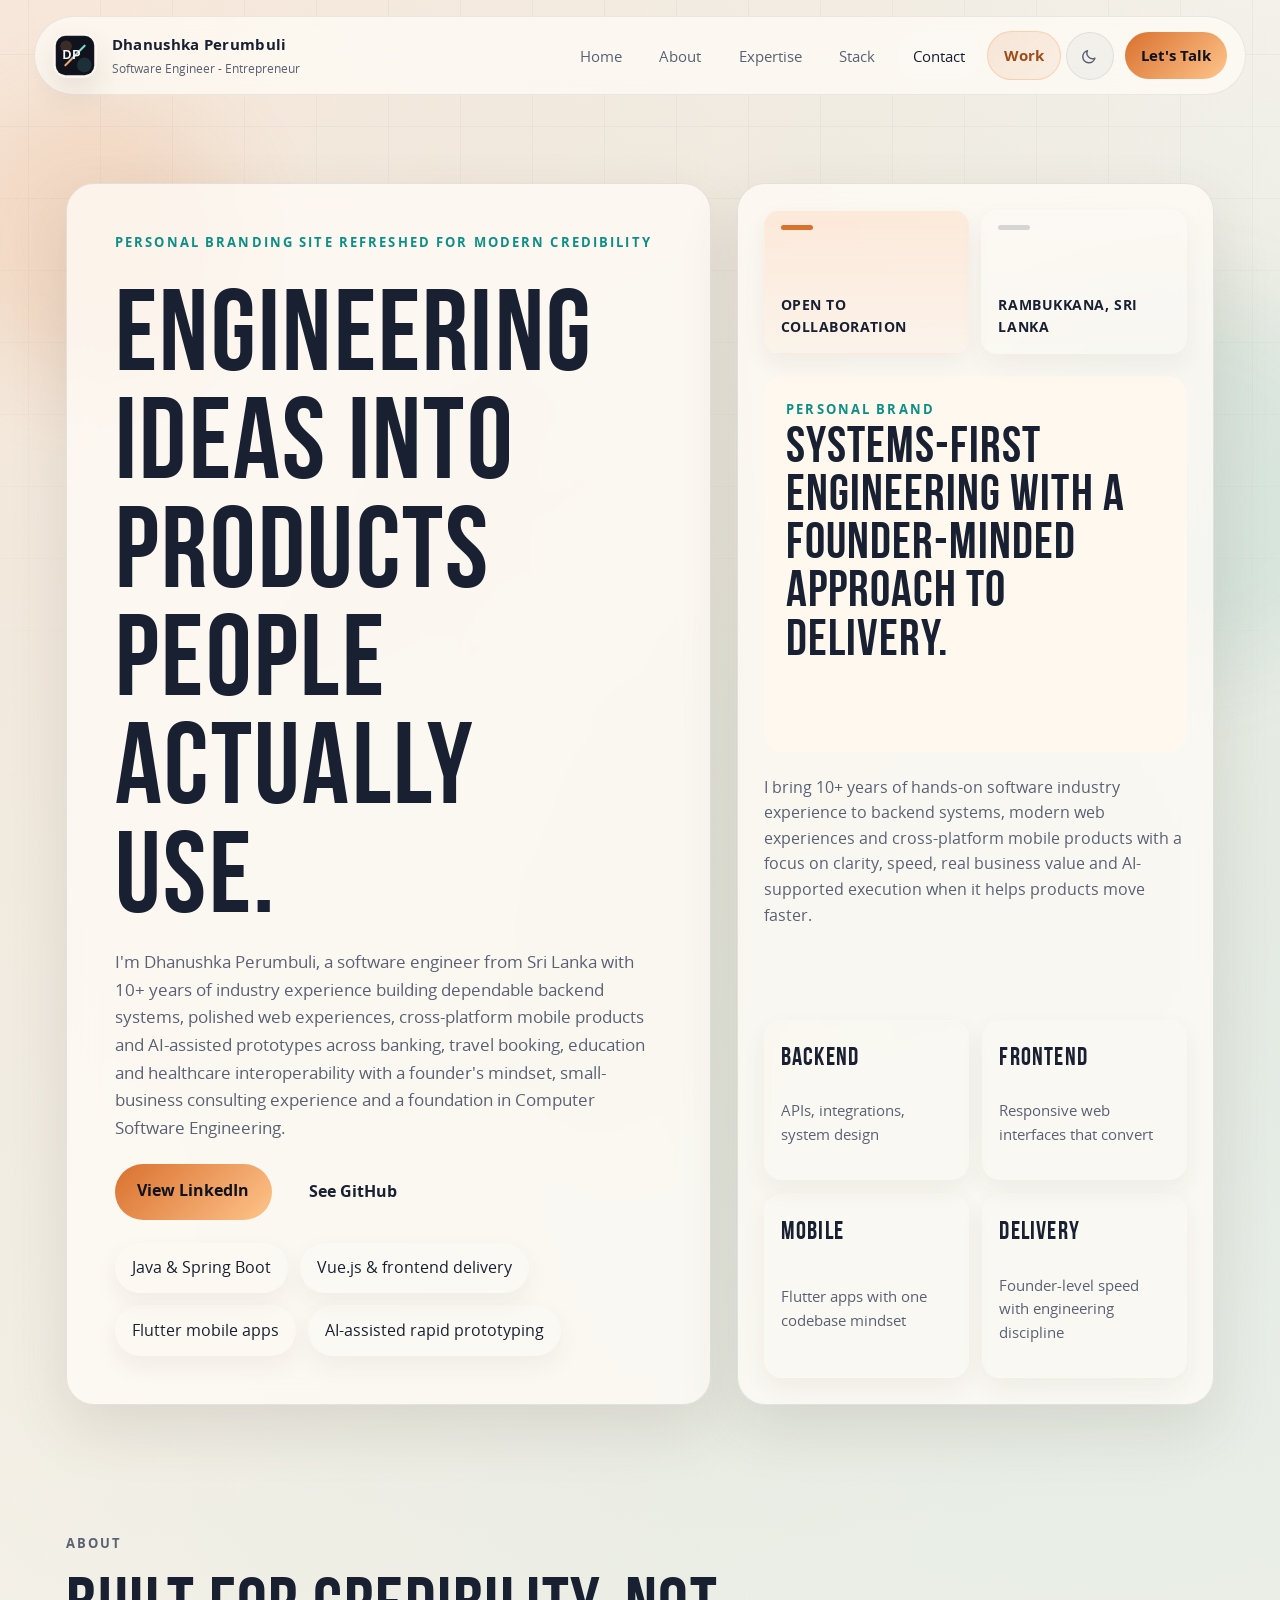
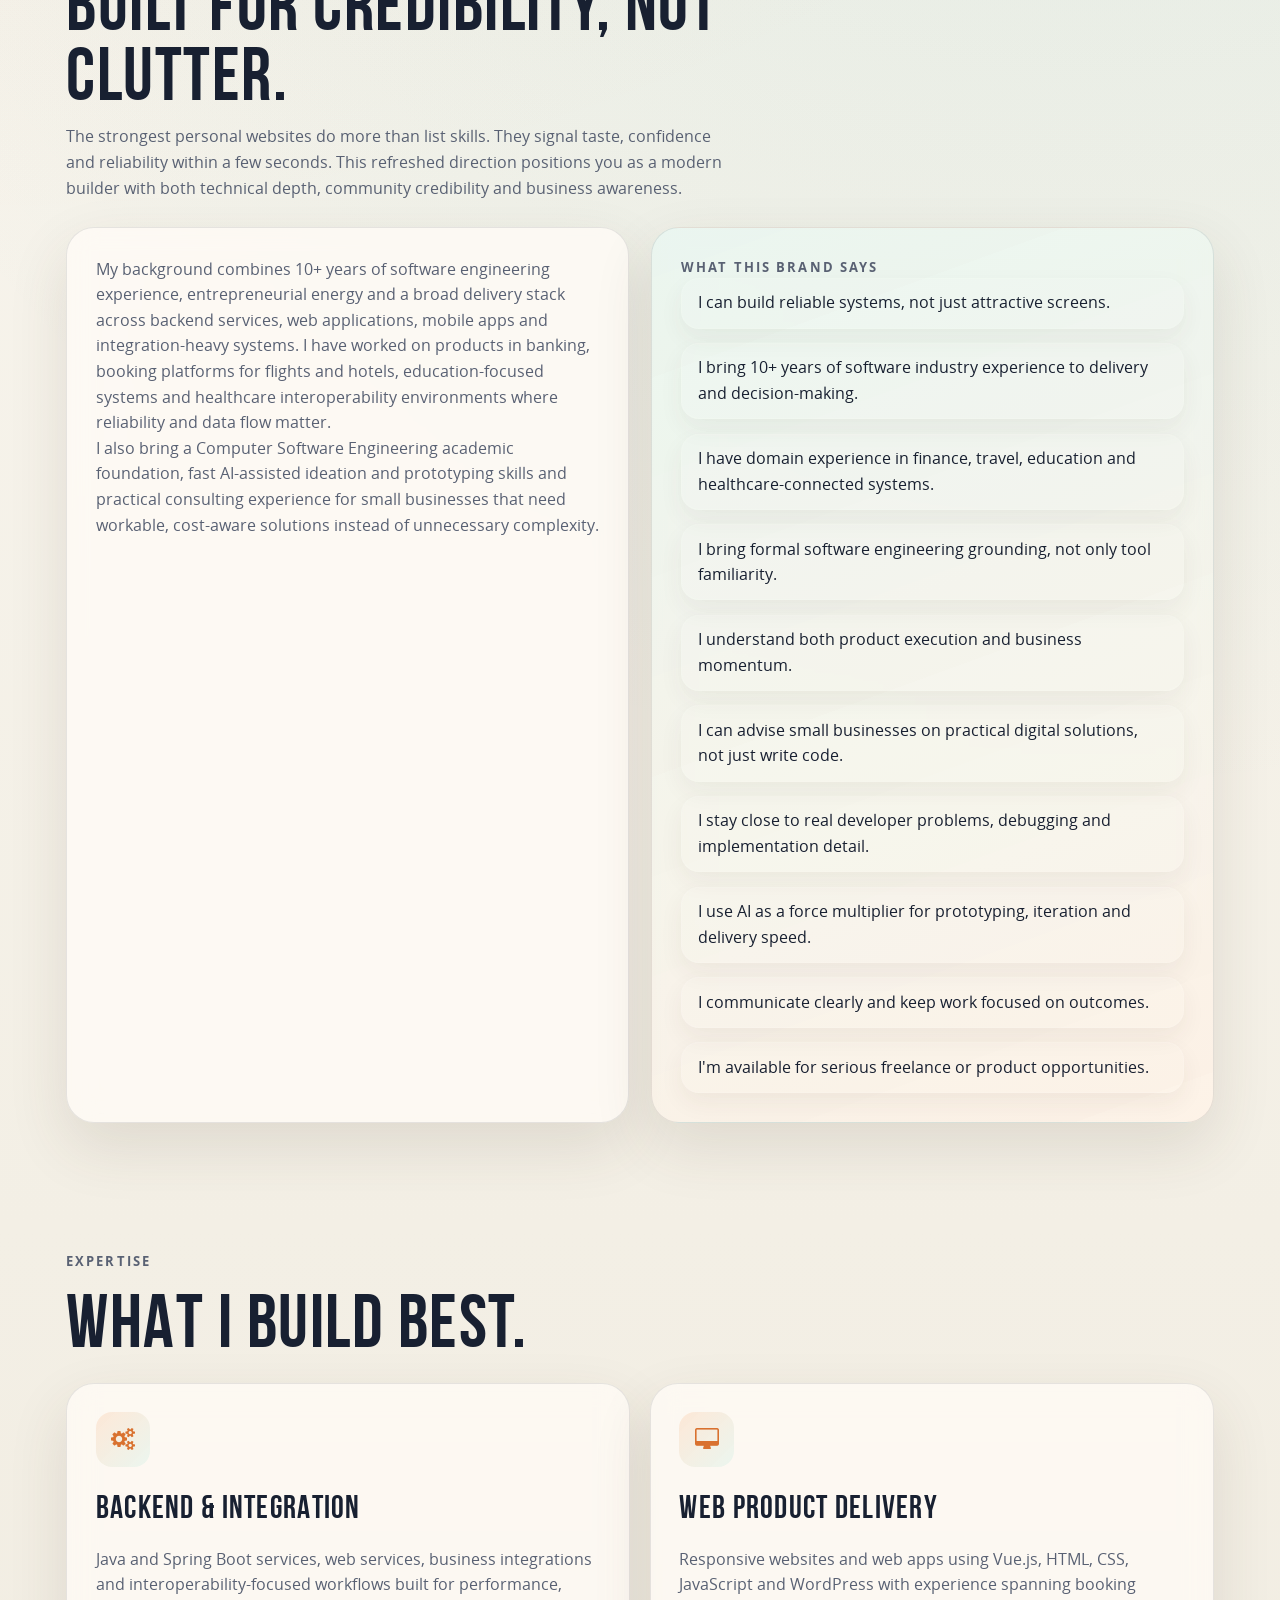
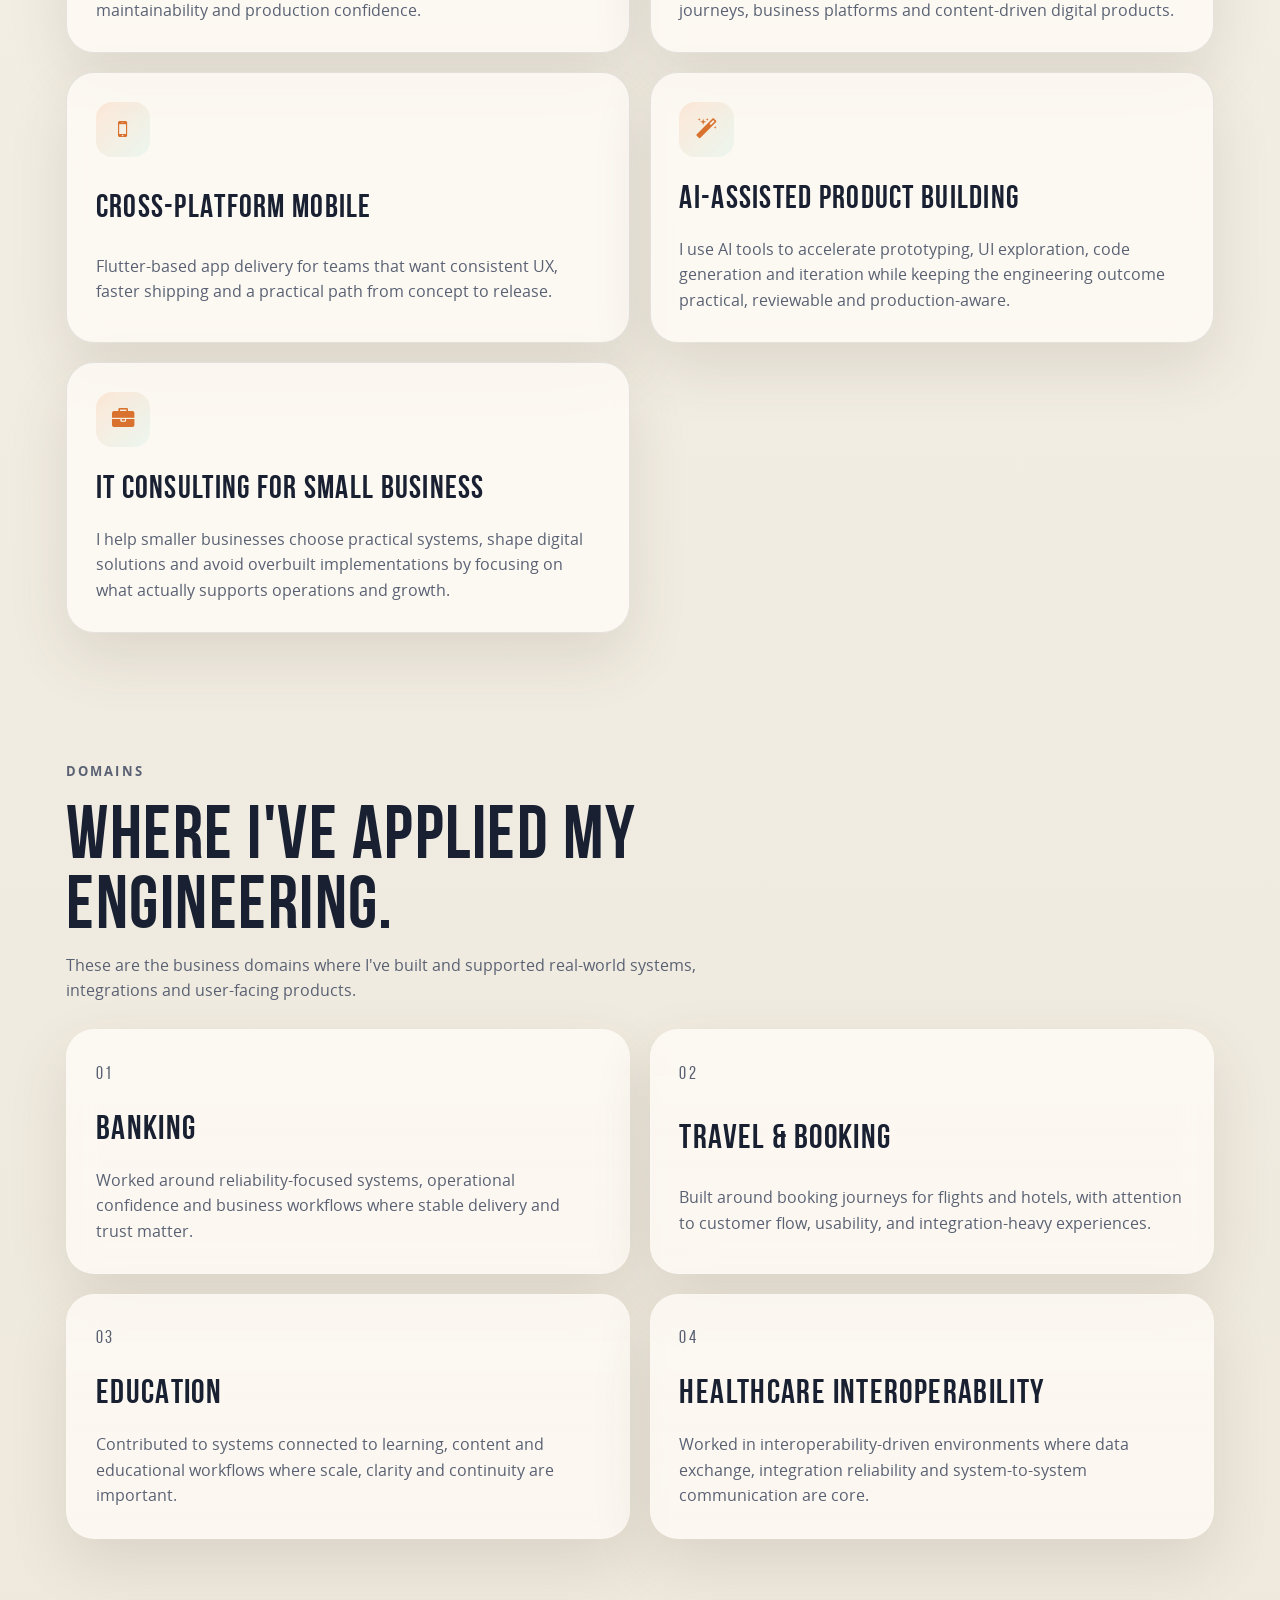
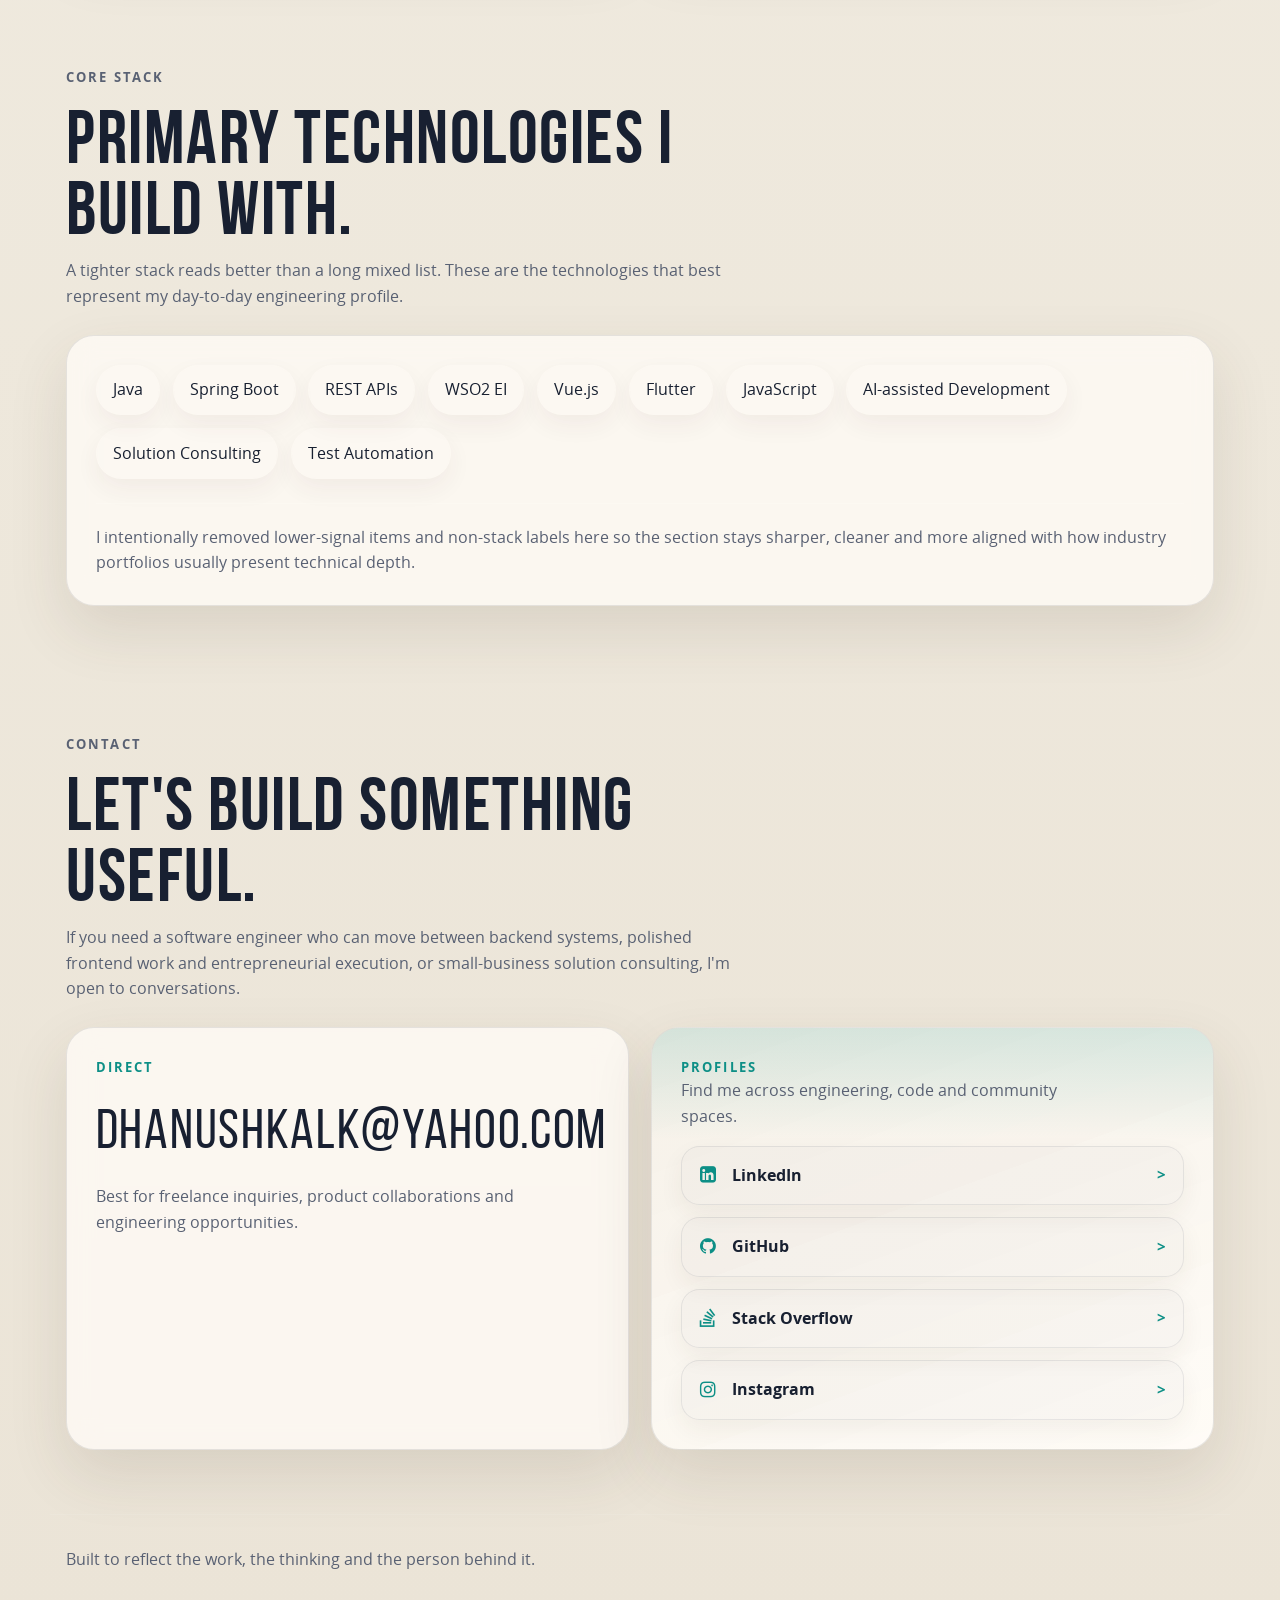
==== commit ded25f06: "Redisgned UI" ====
--- a/index.html
+++ b/index.html
@@ -1,665 +1,383 @@
 <!doctype html>
-<html class="no-js" lang="en">
+<html lang="en">
 
 <head>
-    <meta http-equiv="content-type" content="text/html; charset=UTF-8">
-    <!-- favicons -->
-    <link rel="apple-touch-icon" sizes="180x180" href="/apple-touch-icon.png">
-    <link rel="icon" type="image/png" sizes="32x32" href="/favicon-32x32.png">
-    <link rel="icon" type="image/png" sizes="16x16" href="/favicon-16x16.png">
-    <link rel="manifest" href="/site.webmanifest">
-
-    <!-- Page Title Here -->
-    <title>Dhanushka Perumbuli</title>
-
-    <!-- Meta -->
-    <!-- Page Description Here -->
+    <meta charset="UTF-8">
+    <meta name="viewport" content="width=device-width, initial-scale=1">
+    <title>Dhanushka Perumbuli | Software Engineer</title>
     <meta name="description"
-          content="Dhanushka Perumbuli, Software Engineer, Rambukkana, Entrepreneur">
-
-    <!-- Disable screen scaling-->
-    <meta name="viewport"
-          content="width=device-width, user-scalable=no, initial-scale=1, maximum-scale=1, user-scalable=0">
-
-    <!-- Twitter Meta -->
+          content="Personal website of Dhanushka Perumbuli, a software engineer building dependable web, mobile and backend products.">
+    <meta name="theme-color" content="#10131d">
+
+    <link rel="apple-touch-icon" sizes="180x180" href="apple-touch-icon.png">
+    <link rel="icon" type="image/svg+xml" href="favicon.svg">
+    <link rel="manifest" href="site.webmanifest">
+
+    <meta property="og:type" content="website">
+    <meta property="og:url" content="https://dhanushkakp.github.io/">
+    <meta property="og:title" content="Dhanushka Perumbuli | Software Engineer">
+    <meta property="og:description"
+          content="Engineering ideas into reliable products across backend systems, web experiences and mobile apps.">
+    <meta property="og:image" content="https://dhanushkakp.github.io/logo-personal.svg">
+
+    <meta name="twitter:card" content="summary_large_image">
     <meta name="twitter:site" content="@dhanushkakp">
     <meta name="twitter:creator" content="@dhanushkakp">
-    <meta name="twitter:card" content="summary">
-    <meta name="twitter:title" content="Dhanushka">
-    <meta name="twitter:description" content="Dhanushka Perumbuli">
-    <meta name="twitter:image" content="dhanushka-perumbuli.jpg">
-
-    <!-- Facebook Meta -->
-    <meta property="og:url" content="http://dhanushkakumara.github.io">
-    <meta property="og:title" content="Dhanushka Perumbuli">
-    <meta property="og:description" content="Dhanushka Perumbuli">
-    <meta property="og:type" content="website">
-    <meta property="og:image" content="https://www.linkedin.com/in/dhanushkakp">
-    <meta property="og:image:secure_url" content="dhanushka.jpg">
-    <meta property="og:image:type" content="image/jpg">
-    <meta property="og:image:width" content="1200">
-    <meta property="og:image:height" content="630">
-
-    <!-- Place favicon.ico and apple-touch-icon(s) in the root directory -->
-    <!-- Web fonts and Web Icons -->
+    <meta name="twitter:title" content="Dhanushka Perumbuli | Software Engineer">
+    <meta name="twitter:description"
+          content="Engineering ideas into reliable products across backend systems, web experiences and mobile apps.">
+    <meta name="twitter:image" content="https://dhanushkakp.github.io/logo-personal.svg">
+
     <link rel="stylesheet" href="fonts/opensans/stylesheet.css">
     <link rel="stylesheet" href="fonts/bebas/stylesheet.css">
-    <link rel="stylesheet" href="fonts/ionicons.min.css">
     <link rel="stylesheet" href="fonts/font-awesome.min.css">
-
-    <!-- Vendor CSS style -->
-    <link rel="stylesheet" href="css/pageloader.css">
-
-    <!-- Uncomment below to load individualy vendor CSS -->
-    <link rel="stylesheet" href="css/bootstrap.min.css">
-    <link rel="stylesheet" href="js/vendor/swiper.min.css">
-    <link rel="stylesheet" href="js/vendor/jquery.fullpage.min.css">
-    <link rel="stylesheet" href="js/vegas/vegas.min.css">
-    <!-- favicons
-      ================================================== -->
-    <link rel="icon" type="image/png" href="lmlogo.png">
-    <!-- Main CSS files -->
     <link rel="stylesheet" href="css/main.css">
-
-    <!-- add alt layout here -->
-    <link rel="stylesheet" href="css/style-default.css">
-
-    <script src="js/vendor/modernizr-2.7.1.min.js"></script>
-    
-    <!-- buy me a coffee -->
-    <script data-name="BMC-Widget" data-cfasync="false" src="https://cdnjs.buymeacoffee.com/1.0.0/widget.prod.min.js" data-id="dhanushkakp" data-description="Support me on Buy me a coffee!" data-message="" data-color="#FF813F" data-position="Right" data-x_margin="18" data-y_margin="18"></script>
 </head>
 
-<body id="menu" class="body-page">
-<!--[if lt IE 8]>
-<p class="browsehappy">You are using an <strong>outdated</strong> browser. Please <a href="http://browsehappy.com/">upgrade
-    your browser</a> to improve your experience.</p>
-<![endif]-->
-
-<!-- Page Loader : just comment these lines to remove it -->
-<div class="page-loader" id="page-loader">
-    <div>
-        <div class="icon ion-spin"></div>
-        <p>loading</p>
-    </div>
+<body class="page-home">
+<div class="page-bg" aria-hidden="true">
+    <div class="page-glow glow-one"></div>
+    <div class="page-glow glow-two"></div>
+    <div class="page-grid"></div>
 </div>
 
-<!-- BEGIN OF site header Menu -->
-<header class="page-header navbar page-header-alpha scrolled-white menu-right topmenu-right">
-
-    <!-- Begin of menu icon toggler -->
-    <button class="navbar-toggler site-menu-icon" id="navMenuIcon">
-        <!-- Available class : menu-icon-dot / menu-icon-thick /menu-icon-random -->
-        <span class="menu-icon menu-icon-random">
-        <span class="bars">
-          <span class="bar1"></span>
-          <span class="bar2"></span>
-          <span class="bar3"></span>
+<header class="site-header" id="home">
+    <a class="brand" href="#home" aria-label="Dhanushka Perumbuli home">
+        <img src="logo-personal.svg" alt="DP personal logo">
+        <span>
+            <strong>Dhanushka Perumbuli</strong>
+            <small>Software Engineer - Entrepreneur</small>
         </span>
-      </span>
+    </a>
+
+    <button class="nav-toggle" type="button" aria-expanded="false" aria-controls="site-nav"
+            aria-label="Open navigation">
+        <span></span>
+        <span></span>
     </button>
-    <!-- End of menu icon toggler -->
-
-    <!-- Begin of logo/brand -->
-    <a class="navbar-brand" href="#">
-      <span class="logo">
-        <img class="light-logo" src="imlogo.png" alt="Logo">
-      </span>
-        <span class="text">
-        <span class="line">Dhanushka</span>
-        <span class="line sub">Perumbuli</span>
-      </span>
-    </a>
-    <!-- End of logo/brand -->
-
-    <!-- begin of menu wrapper -->
-    <div class="all-menu-wrapper" id="navbarMenu">
-        <!-- Begin of top menu -->
-        <nav class="navbar-topmenu">
-            <!-- Begin of CTA Actions, & Icons menu -->
-            <ul class="navbar-nav navbar-nav-actions">
-                <li class="nav-item">
-                    <a class="btn btn-outline-white btn-round" target="_blank"
-                       href="https://www.linkedin.com/in/dhanushkakumara">
-                        Download Resume
+
+    <nav class="site-nav" id="site-nav" aria-label="Primary navigation">
+        <a class="nav-home" href="#home">Home</a>
+        <a href="#about">About</a>
+        <a href="#expertise">Expertise</a>
+        <a href="#stack">Stack</a>
+        <a href="#contact">Contact</a>
+        <a class="nav-work" href="work.html">Work</a>
+        <button class="theme-toggle" type="button" aria-label="Switch color theme">
+            <svg class="theme-icon theme-icon-sun" viewBox="0 0 24 24" aria-hidden="true">
+                <circle cx="12" cy="12" r="4.5" fill="none" stroke="currentColor" stroke-width="2"></circle>
+                <path d="M12 2.5v3M12 18.5v3M21.5 12h-3M5.5 12h-3M18.7 5.3l-2.1 2.1M7.4 16.6l-2.1 2.1M18.7 18.7l-2.1-2.1M7.4 7.4L5.3 5.3"
+                      fill="none" stroke="currentColor" stroke-linecap="round" stroke-width="2"></path>
+            </svg>
+            <svg class="theme-icon theme-icon-moon" viewBox="0 0 24 24" aria-hidden="true">
+                <path d="M19 15.2A7.7 7.7 0 0 1 8.8 5a8.4 8.4 0 1 0 10.2 10.2Z"
+                      fill="none" stroke="currentColor" stroke-linejoin="round" stroke-width="2"></path>
+            </svg>
+        </button>
+        <a class="nav-cta" href="mailto:dhanushkalk@yahoo.com">Let&apos;s Talk</a>
+    </nav>
+</header>
+
+<main>
+    <section class="hero section">
+        <div class="hero-copy reveal">
+            <p class="eyebrow">Personal branding site refreshed for modern credibility</p>
+            <h1>Engineering ideas into products people actually use.</h1>
+            <p class="lead">
+                I&apos;m Dhanushka Perumbuli, a software engineer from Sri Lanka with 10+ years of industry experience
+                building dependable backend systems, polished web experiences, cross-platform mobile products and
+                AI-assisted prototypes across banking, travel booking, education and healthcare interoperability with
+                a founder&apos;s mindset, small-business consulting experience and a foundation in Computer Software
+                Engineering.
+            </p>
+
+            <div class="hero-actions">
+                <a class="button button-primary" target="_blank" rel="noreferrer"
+                   href="https://www.linkedin.com/in/dhanushkakp/">View LinkedIn</a>
+                <a class="button button-secondary" target="_blank" rel="noreferrer"
+                   href="https://github.com/dhanushkakp">See GitHub</a>
+            </div>
+
+            <ul class="hero-tags" aria-label="Core specialties">
+                <li>Java &amp; Spring Boot</li>
+                <li>Vue.js &amp; frontend delivery</li>
+                <li>Flutter mobile apps</li>
+                <li>AI-assisted rapid prototyping</li>
+            </ul>
+        </div>
+
+        <aside class="hero-panel reveal">
+            <div class="panel-topline">
+                <span class="badge badge-accent">Open to collaboration</span>
+                <span class="badge">Rambukkana, Sri Lanka</span>
+            </div>
+
+            <div class="brand-panel">
+                <div>
+                    <p class="panel-label">Personal Brand</p>
+                    <h2>Systems-first engineering with a founder-minded approach to delivery.</h2>
+                </div>
+            </div>
+
+            <p class="panel-copy">
+                I bring 10+ years of hands-on software industry experience to backend systems, modern web experiences
+                and cross-platform mobile products with a focus on clarity, speed, real business value and
+                AI-supported execution when it helps products move faster.
+            </p>
+
+            <div class="metrics">
+                <article>
+                    <strong>Backend</strong>
+                    <span>APIs, integrations, system design</span>
+                </article>
+                <article>
+                    <strong>Frontend</strong>
+                    <span>Responsive web interfaces that convert</span>
+                </article>
+                <article>
+                    <strong>Mobile</strong>
+                    <span>Flutter apps with one codebase mindset</span>
+                </article>
+                <article>
+                    <strong>Delivery</strong>
+                    <span>Founder-level speed with engineering discipline</span>
+                </article>
+            </div>
+        </aside>
+    </section>
+
+    <section class="section" id="about">
+        <div class="section-heading reveal">
+            <p class="eyebrow">About</p>
+            <h2>Built for credibility, not clutter.</h2>
+            <p>
+                The strongest personal websites do more than list skills. They signal taste, confidence and
+                reliability within a few seconds. This refreshed direction positions you as a modern builder with both
+                technical depth, community credibility and business awareness.
+            </p>
+        </div>
+
+        <div class="about-layout">
+            <article class="content-card reveal">
+                <p>
+                    My background combines 10+ years of software engineering experience, entrepreneurial energy and a
+                    broad delivery stack across backend services, web applications, mobile apps and integration-heavy
+                    systems. I have worked on products in banking, booking platforms for flights and hotels,
+                    education-focused systems and healthcare interoperability environments where reliability and data
+                    flow matter.
+                </p>
+                <p>
+                    I also bring a Computer Software Engineering academic foundation, fast AI-assisted ideation and
+                    prototyping skills and practical consulting experience for small businesses that need workable,
+                    cost-aware solutions instead of unnecessary complexity.
+                </p>
+            </article>
+
+            <article class="content-card emphasis-card reveal">
+                <p class="panel-label">What this brand says</p>
+                <ul class="signal-list">
+                    <li>I can build reliable systems, not just attractive screens.</li>
+                    <li>I bring 10+ years of software industry experience to delivery and decision-making.</li>
+                    <li>I have domain experience in finance, travel, education and healthcare-connected systems.</li>
+                    <li>I bring formal software engineering grounding, not only tool familiarity.</li>
+                    <li>I understand both product execution and business momentum.</li>
+                    <li>I can advise small businesses on practical digital solutions, not just write code.</li>
+                    <li>I stay close to real developer problems, debugging and implementation detail.</li>
+                    <li>I use AI as a force multiplier for prototyping, iteration and delivery speed.</li>
+                    <li>I communicate clearly and keep work focused on outcomes.</li>
+                    <li>I&apos;m available for serious freelance or product opportunities.</li>
+                </ul>
+            </article>
+        </div>
+    </section>
+
+    <section class="section" id="expertise">
+        <div class="section-heading reveal">
+            <p class="eyebrow">Expertise</p>
+            <h2>What I build best.</h2>
+        </div>
+
+        <div class="card-grid">
+            <article class="service-card reveal">
+                <span class="card-icon"><i class="fa fa-cogs" aria-hidden="true"></i></span>
+                <h3>Backend &amp; Integration</h3>
+                <p>
+                    Java and Spring Boot services, web services, business integrations and interoperability-focused
+                    workflows built for performance, maintainability and production confidence.
+                </p>
+            </article>
+
+            <article class="service-card reveal">
+                <span class="card-icon"><i class="fa fa-desktop" aria-hidden="true"></i></span>
+                <h3>Web Product Delivery</h3>
+                <p>
+                    Responsive websites and web apps using Vue.js, HTML, CSS, JavaScript and WordPress with experience
+                    spanning booking journeys, business platforms and content-driven digital products.
+                </p>
+            </article>
+
+            <article class="service-card reveal">
+                <span class="card-icon"><i class="fa fa-mobile" aria-hidden="true"></i></span>
+                <h3>Cross-Platform Mobile</h3>
+                <p>
+                    Flutter-based app delivery for teams that want consistent UX, faster shipping and a practical path
+                    from concept to release.
+                </p>
+            </article>
+
+            <article class="service-card reveal">
+                <span class="card-icon"><i class="fa fa-magic" aria-hidden="true"></i></span>
+                <h3>AI-Assisted Product Building</h3>
+                <p>
+                    I use AI tools to accelerate prototyping, UI exploration, code generation and iteration while
+                    keeping the engineering outcome practical, reviewable and production-aware.
+                </p>
+            </article>
+
+            <article class="service-card reveal">
+                <span class="card-icon"><i class="fa fa-briefcase" aria-hidden="true"></i></span>
+                <h3>IT Consulting For Small Business</h3>
+                <p>
+                    I help smaller businesses choose practical systems, shape digital solutions and avoid overbuilt
+                    implementations by focusing on what actually supports operations and growth.
+                </p>
+            </article>
+        </div>
+    </section>
+
+    <section class="section" id="domains">
+        <div class="section-heading reveal">
+            <p class="eyebrow">Domains</p>
+            <h2>Where I&apos;ve applied my engineering.</h2>
+            <p>
+                These are the business domains where I&apos;ve built and supported real-world systems, integrations and
+                user-facing products.
+            </p>
+        </div>
+
+        <div class="domain-grid">
+            <article class="domain-card reveal">
+                <p class="domain-kicker">01</p>
+                <h3>Banking</h3>
+                <p>
+                    Worked around reliability-focused systems, operational confidence and business workflows where
+                    stable delivery and trust matter.
+                </p>
+            </article>
+
+            <article class="domain-card reveal">
+                <p class="domain-kicker">02</p>
+                <h3>Travel &amp; Booking</h3>
+                <p>
+                    Built around booking journeys for flights and hotels, with attention to customer flow, usability,
+                    and integration-heavy experiences.
+                </p>
+            </article>
+
+            <article class="domain-card reveal">
+                <p class="domain-kicker">03</p>
+                <h3>Education</h3>
+                <p>
+                    Contributed to systems connected to learning, content and educational workflows where scale,
+                    clarity and continuity are important.
+                </p>
+            </article>
+
+            <article class="domain-card reveal">
+                <p class="domain-kicker">04</p>
+                <h3>Healthcare Interoperability</h3>
+                <p>
+                    Worked in interoperability-driven environments where data exchange, integration reliability and
+                    system-to-system communication are core.
+                </p>
+            </article>
+        </div>
+    </section>
+
+    <section class="section" id="stack">
+        <div class="section-heading reveal">
+            <p class="eyebrow">Core Stack</p>
+            <h2>Primary technologies I build with.</h2>
+            <p>
+                A tighter stack reads better than a long mixed list. These are the technologies that best represent my
+                day-to-day engineering profile.
+            </p>
+        </div>
+
+        <div class="stack-panel reveal">
+            <div class="stack-list" aria-label="Technology stack">
+                <span>Java</span>
+                <span>Spring Boot</span>
+                <span>REST APIs</span>
+                <span>WSO2 EI</span>
+                <span>Vue.js</span>
+                <span>Flutter</span>
+                <span>JavaScript</span>
+                <span>AI-assisted Development</span>
+                <span>Solution Consulting</span>
+                <span>Test Automation</span>
+            </div>
+
+            <p class="stack-note">
+                I intentionally removed lower-signal items and non-stack labels here so the section stays sharper,
+                cleaner and more aligned with how industry portfolios usually present technical depth.
+            </p>
+        </div>
+    </section>
+
+    <section class="section contact-section" id="contact">
+        <div class="section-heading reveal">
+            <p class="eyebrow">Contact</p>
+            <h2>Let&apos;s build something useful.</h2>
+            <p>
+                If you need a software engineer who can move between backend systems, polished frontend work and
+                entrepreneurial execution, or small-business solution consulting, I&apos;m open to conversations.
+            </p>
+        </div>
+
+        <div class="contact-layout">
+            <article class="contact-card reveal">
+                <p class="panel-label">Direct</p>
+                <a class="contact-link" href="mailto:dhanushkalk@yahoo.com">dhanushkalk@yahoo.com</a>
+                <p class="contact-copy">
+                    Best for freelance inquiries, product collaborations and engineering opportunities.
+                </p>
+            </article>
+
+            <article class="contact-card profiles-card reveal">
+                <p class="panel-label">Profiles</p>
+                <p class="profiles-intro">
+                    Find me across engineering, code and community spaces.
+                </p>
+                <div class="profile-links">
+                    <a target="_blank" rel="noreferrer" href="https://www.linkedin.com/in/dhanushkakp/">
+                        <i class="fa fa-linkedin-square" aria-hidden="true"></i>
+                        <span>LinkedIn</span>
                     </a>
-                </li>
-            </ul>
-            <!-- End of CTA & Icons menu -->
-        </nav>
-        <!-- End of top menu -->
-
-        <!-- Begin of hamburger mainmenu menu -->
-        <nav class="navbar-mainmenu">
-            <ul class="navbar-nav mr-auto">
-                <li class="nav-item active">
-                    <a class="nav-link" href="index.html#home">Home
-                        <span class="sr-only">(current)</span>
+                    <a target="_blank" rel="noreferrer" href="https://github.com/dhanushkakp">
+                        <i class="fa fa-github" aria-hidden="true"></i>
+                        <span>GitHub</span>
                     </a>
-                </li>
-                <li class="nav-item">
-                    <a class="nav-link" href="index.html#about">About</a>
-                </li>
-                <li class="nav-item">
-                    <a class="nav-link" href="index.html#skills">Skills</a>
-                </li>
-                <li class="nav-item">
-                    <a class="nav-link" href="index.html#contact">Contact</a>
-                </li>
-            </ul>
-        </nav>
-        <!-- End of hamburger mainmenu menu -->
-
-        <!-- Begin of sidebar nav menu params class: text-only / icon-only-->
-        <nav class="navbar-sidebar ">
-            <ul class="navbar-nav" id="qmenu">
-                <li class="nav-item" data-menuanchor="home">
-                    <a href="#home">
-                        <i class="icon ion-ios-home-outline"></i>
-                        <span class="txt">Home</span>
+                    <a target="_blank" rel="noreferrer"
+                       href="https://stackoverflow.com/users/4733770/dhanushka-perumbuli?tab=profile">
+                        <i class="fa fa-stack-overflow" aria-hidden="true"></i>
+                        <span>Stack Overflow</span>
                     </a>
-                </li>
-                <li class="nav-item" data-menuanchor="about">
-                    <a href="#about">
-                        <i class="icon ion-ios-information-outline"></i>
-                        <span class="txt">About</span>
+                    <a target="_blank" rel="noreferrer" href="https://www.instagram.com/dhanushkakp/">
+                        <i class="fa fa-instagram" aria-hidden="true"></i>
+                        <span>Instagram</span>
                     </a>
-                </li>
-                <li class="nav-item" data-menuanchor="skills">
-                    <a href="#skills">
-                        <i class="icon ion-ios-list-outline"></i>
-                        <span class="txt">Skills</span>
-                    </a>
-                </li>
-
-
-                <li class="nav-item" data-menuanchor="contact">
-                    <a href="#contact">
-                        <i class="icon ion-ios-telephone-outline"></i>
-                        <span class="txt">Contact</span>
-                    </a>
-                </li>
-            </ul>
-        </nav>
-        <!-- End of sidebar nav menu -->
-    </div>
-    <!-- end of menu wrapper -->
-
-</header>
-<!-- END OF site header Menu-->
-
-<!-- BEGIN OF page cover -->
-<div class="page-cover">
-    <!-- Cover Background -->
-    <div class="cover-bg bg-img" data-image-src="img/bg-default1.jpg"></div>
-
-    <!-- Transluscent mask as filter -->
-    <div class="cover-bg-mask bg-color" data-bgcolor="rgba(2, 3, 10, 0.7)"></div>
-
-
-</div>
-<!--END OF page cover -->
-
-<!-- BEGIN OF page main content -->
-<main class="page-main page-fullpage main-anim" id="mainpage">
-
-    <!-- Begin of home section -->
-    <div class="section section-home fullscreen-md fp-auto-height-responsive main-home" data-section="home">
-        <!-- Begin of section wrapper -->
-        <div class="section-wrapper">
-            <!-- content -->
-            <div class="section-content anim">
-                <div class="row">
-                    <div class="col-12 text-left">
-                        <!-- title and description -->
-                        <div class="title-desc">
-                            <h2 class="display-4 display-title home-title bordered anim-1">Hello,
-                                <br>I am Dhanushka
-                                <br>
-                            </h2>
-                            <h7 class="anim-2">I am well experienced professional web developer & app developer. I am
-                                proficient in Java, Springboot, Vue.js, Flutter, Wordpress, HTML5, CSS, JavaScript.
-                            </h7>
-                            <br><br>
-
-                            <h6 class="anim-2">Software Engineer | Entrepreneur | Trader | Freelancer</h6>
-                        </div>
-
-                        <!-- Action button -->
-                        <div class="btns-action anim-3">
-                            <a class="btn btn-outline-white btn-round" href="#about">
-                                Follow
-                            </a>
-                        </div>
-                    </div>
-
                 </div>
-            </div>
-
-
-            <!-- Arrows scroll down/up -->
-            <footer class="section-footer scrolldown">
-                <a class="down">
-                    <span class="icon"></span>
-                    <span class="txt">Scroll Down</span>
-                </a>
-            </footer>
-        </div>
-        <!-- End of section wrapper -->
-    </div>
-    <!-- End of home section -->
-
-    <!-- Begin of description section -->
-    <div class="section section-description fp-auto-height-responsive " data-section="about">
-        <!-- Begin of section wrapper -->
-        <div class="section-wrapper center-vh dir-col anim">
-            <!-- title -->
-            <div class="section-title text-center">
-                <h5 class="title-bg">About</h5>
-                <h2 class="display-4 display-title anim-2">Hi there!,</h2>
-            </div>
-
-            <!-- content -->
-            <div class="section-content reduced anim text-center">
-                <!-- title and description -->
-                <div class="title-desc anim-3">
-                    <p>Experienced Software Engineer with a demonstrated history of working in the computer software
-                        industry. Skilled in Java, Springboot, WSO2 EI, WordPress, and Web Services. Strong engineering
-                        professional with a Bachelor of Science (BSc) focused in Computer Software Engineering</p>
-                </div>
-
-            </div>
-
-            <!-- Arrows scroll down/up -->
-            <footer class="section-footer scrolldown">
-                <a class="down">
-                    <span class="icon"></span>
-                    <span class="txt">Me</span>
-                </a>
-            </footer>
-        </div>
-        <!-- End of section wrapper -->
-    </div>
-    <!-- End of description section -->
-
-    <!-- Begin of description section -->
-    <div class="section section-description fp-auto-height-responsive " data-section="me">
-        <!-- Begin of section wrapper -->
-        <div class="section-wrapper center-vh dir-col anim">
-            <!-- title -->
-            <div class="section-title text-center">
-                <h5 class="title-bg">Me</h5>
-            </div>
-
-            <!-- content -->
-            <div class="section-content anim text-center">
-                <!-- text or illustration order are manipulated via Bootstrap order-md-1, order-md-2 class -->
-                <!-- begin of item -->
-                <div class="item row justify-content-between">
-                    <!-- img-frame-normal demo -->
-                    <div class="col-12 col-sm-6 col-md-4 center-vh">
-                        <div class="section-content anim translateUp">
-                            <div class="images text-center">
-                                <div class="img-avatar-alpha">
-
-                                    <div class="legend text-center pos-abs">
-
-                                    </div>
-                                </div>
-                            </div>
-                        </div>
-                    </div>
-                    <!-- img-frame-normal demo -->
-                    <div class="col-12 col-sm-6 col-md-4 center-vh">
-                        <div class="section-content anim">
-                            <div class="images text-center">
-                                <div class="img-avatar-alpha">
-                                    <div class="img-1 shadow">
-                                        <a href="#">
-                                            <img class="img"
-                                                 src="https://media-exp1.licdn.com/dms/image/C5603AQGiDO7-FjxPzg/profile-displayphoto-shrink_800_800/0/1622283130904?e=1635379200&v=beta&t=qUSqcMI12KmAXKKuusIW7uVoogzfBIt8GgSzWtNZyuw"
-                                                 alt="Image">
-                                        </a>
-                                    </div>
-                                    <div class="legend text-center pos-abs">
-                                        <h5>Dhanushka Perumbuli</h5>
-                                        <p class="small">Software Engineer | Entrepreneur </p>
-                                        <div class="icons">
-                                            <a class="icon-btn" target="_blank"
-                                               href="https://www.linkedin.com/in/dhanushkakp/">
-                                                <i class="icon fa fa-linkedin-square"></i>
-                                            </a>
-                                            <a class="icon-btn" target="_blank"
-                                               href="https://github.com/dhanushkakp">
-                                                <i class="icon fa fa-github"></i>
-                                            </a>
-                                            <a class="icon-btn" target="_blank"
-                                               href="https://stackoverflow.com/users/4733770">
-                                                <i class="icon fa fa-stack-overflow"></i>
-                                            </a>
-                                            <!-- <a class="icon-btn" href="https://open.spotify.com/user/21knq4ckwtawtasvmpzledk5i?si=xRN27Ja1T2ikM1BIfqxQhA">
-                                              <i class="icon fa fa-spotify"></i>
-                                            </a> -->
-                                            <a class="icon-btn" target="_blank"
-                                               href="https://www.instagram.com/dhanushkakp/">
-                                                <i class="icon fa fa-instagram"></i>
-                                            </a>
-                                            <a class="icon-btn" target="_blank"
-                                               href="https://facebook.com/dhanushkakp">
-                                                <i class="icon fa fa-facebook-square"></i>
-                                            </a>
-                                        </div>
-                                    </div>
-                                </div>
-                            </div>
-                        </div>
-                    </div>
-                    <!-- img-frame-normal demo -->
-                    <div class="col-12 col-sm-6 col-md-4 center-vh">
-                        <div class="section-content anim translateDown">
-                            <div class="images text-center">
-                                <div class="img-avatar-alpha">
-
-                                    <div class="legend text-center pos-abs">
-
-                                    </div>
-                                </div>
-                            </div>
-                        </div>
-                    </div>
-
-                </div>
-                <!-- end of item -->
-            </div>
-
-            <!-- Arrows scroll down/up -->
-            <footer class="section-footer scrolldown">
-                <a class="down">
-                    <span class="icon"></span>
-                    <span class="txt">Skills</span>
-                </a>
-            </footer>
-        </div>
-        <!-- End of section wrapper -->
-    </div>
-    <!-- End of description section -->
-
-    <!-- Begin of list feature section -->
-    <div class="section section-list-feature fp-auto-height-responsive " data-section="skills">
-        <!-- Begin of section wrapper -->
-        <div class="section-wrapper twoside anim">
-            <!-- title -->
-            <div class="section-title text-center">
-                <h2 class="display-4 display-title title-bg">Skills</h2>
-                <p class="anim-2">Here are my talents areas and for get to know my all skills, visit my linked-in
-                    profile</p>
-            </div>
-
-            <!-- text or illustration order are manipulated via Bootstrap order-md-1, order-md-2 class -->
-            <!-- begin of item -->
-            <div class="item row justify-content-between fade-1">
-                <!-- begin of column content -->
-                <div class="col-12 col-md-6 col-lg-6">
-                    <!-- content -->
-                    <div class="section-content">
-                        <!-- a media object -->
-                        <div class="media">
-                            <div class="img d-flex mr-3">
-                                <i class="icon ion-ios-cog-outline"></i>
-                            </div>
-                            <div class="media-body">
-                                <h4>Coding</h4>
-                            </div>
-                        </div>
-                        <!-- a media object -->
-                        <div class="media">
-                            <div class="img d-flex mr-3">
-                                <i class="icon ion-ios-browsers-outline"></i>
-                            </div>
-                            <div class="media-body">
-                                <h4>Design</h4>
-                            </div>
-                        </div>
-                        <!-- a media object -->
-                        <div class="media">
-                            <div class="img d-flex mr-3">
-                                <i class="icon ion-ios-analytics-outline"></i>
-                            </div>
-                            <div class="media-body">
-                                <h4>Analytics</h4>
-                            </div>
-                        </div>
-                    </div>
-                </div>
-                <!-- end of column content -->
-
-                <!-- begin of column content -->
-                <div class="col-12 col-md-6 col-lg-6">
-                    <!-- content -->
-                    <div class="section-content">
-                        <!-- a media object -->
-                        <div class="media">
-                            <div class="img d-flex mr-3">
-                                <i class="icon ion-ios-grid-view-outline"></i>
-                            </div>
-                            <div class="media-body">
-                                <h4>Concept</h4>
-                            </div>
-                        </div>
-                        <!-- a media object -->
-                        <div class="media">
-                            <div class="img d-flex mr-3">
-                                <i class="icon ion-ios-lightbulb-outline"></i>
-                            </div>
-                            <div class="media-body">
-                                <h4>Development</h4>
-                            </div>
-                        </div>
-                        <!-- a media object -->
-                        <div class="media">
-                            <div class="img d-flex mr-3">
-                                <i class="icon ion-arrow-expand"></i>
-                            </div>
-                            <div class="media-body">
-                                <h4>Marketing</h4>
-                            </div>
-                        </div>
-                    </div>
-                </div>
-                <!-- end of column content -->
-            </div>
-            <!-- end of item -->
-
-            <!-- Arrows scroll down/up -->
-            <footer class="section-footer scrolldown">
-                <a class="down">
-                    <span class="icon"></span>
-                    <span class="txt">Contact</span>
-                </a>
-            </footer>
-        </div>
-        <!-- End of section wrapper -->
-    </div>
-    <!-- End of list feature section -->
-
-    <!-- Begin of contact section -->
-    <div class="section section-contact fp-auto-height-responsive no-slide-arrows " data-section="contact">
-
-        <!-- begin of information slide -->
-        <div class="slide" id="information" data-anchor="information">
-            <!-- Begin of slide section wrapper -->
-            <div class="section-wrapper">
-                <!-- title -->
-                <div class="section-title text-center">
-                    <h5 class="title-bg">Contact</h5>
-                </div>
-
-                <div class="row">
-                    <div class="col-12 col-md-6">
-                        <!-- content -->
-                        <div class="section-content anim text-left">
-                            <!-- title and description -->
-                            <div class="title-desc">
-                                <div class="anim-2">
-                                    <h5>Any Inquiries</h5>
-                                    <h2 class="display-4 display-title">Contact</h2>
-                                    <p>Leave a message. It could be your turning point.</p>
-                                </div>
-                                <div class="address-container anim-3">
-                                    <div class="row">
-                                        <div class="col-12 col-md-12 col-lg-6">
-                                            <h4>Contact</h4>
-                                            <p>Email: dhanushkalk@yahoo.com</p>
-                                        </div>
-                                        <!-- <div class="col-12 col-md-12 col-lg-6">
-                                          <h4>Address</h4>
-                                          <p>
-                                            <br>A 113/2
-                                            <br>Kiriwandeniya
-                                            <br>Rambukkana
-                                            <br>Sri Lanka
-                                          </p>
-                                        </div> -->
-                                    </div>
-                                </div>
-                            </div>
-
-                            <!-- Action button -->
-                            <div class="btns-action anim-4">
-                                <a class="btn btn-outline-white btn-round" href="#contact/message">
-                                    <span class="txt">Send Message</span>
-                                </a>
-                            </div>
-                        </div>
-                    </div>
-
-                    <div class="col-12 col-md-6">
-
-                    </div>
-                </div>
-            </div>
-            <!-- End of slide section wrapper -->
-        </div>
-        <!-- end of information slide -->
-
-        <!-- begin of message slide -->
-        <div class="slide" id="message" data-anchor="message">
-            <!-- Begin of slide section wrapper -->
-            <div class="section-wrapper">
-                <div class="row justify-content-between">
-                    <div class="col-12 col-md-6 center-vh">
-                        <!-- content -->
-                        <div class="section-content anim text-left">
-                            <!-- title and description -->
-                            <div class="title-desc">
-                                <div>
-                                    <h5>Any Inquiries</h5>
-                                    <h2 class="display-4 display-title">Chat Now</h2>
-                                    <p>I love to talk with people, inspire things and learn new contents.
-                                        Join with me and explore more</p>
-                                </div>
-                            </div>
-
-                            <!-- Action button -->
-                            <div class="btns-action">
-                                <a class="btn btn-outline-white btn-round" target="_blank" href="https://m.me/dhanushkakp">
-                                    <span class="txt">Chat Now</span>
-                                </a>
-                            </div>
-                        </div>
-                    </div>
-
-
-                </div>
-            </div>
-            <!-- End of slide section wrapper -->
-        </div>
-        <!-- end of message slide -->
-
-    </div>
-    <!-- End of contact section -->
+            </article>
+        </div>
+    </section>
 </main>
-<!-- END OF page main content -->
-
-<!-- BEGIN OF page footer -->
-<footer id="site-footer" class="page-footer">
-    <!-- Left content -->
-    <div class="footer-left">
-        <p>Made with ❤ |
-            <a rel="nofollow" href="#"></a>
-                <span class="marked">Dhanushka</span>
-            </a>
-        </p>
-    </div>
-
-    <!-- Right content -->
-    <div class="footer-right">
-        <ul class="social">
-            <li>
-                <a target="_blank" href="https://www.facebook.com/dhanushkakp">
-                    <i class="icon fa fa-facebook-square"></i>
-                </a>
-            </li>
-            <li>
-                <a target="_blank" href="https://twitter.com/dhanushkakp">
-                    <i class="icon fa fa-twitter"></i>
-                </a>
-            </li>
-            <li>
-                <a target="_blank" href="https://www.instagram.com/dhanushkakp/">
-                    <i class="icon fa fa-instagram"></i>
-                </a>
-            </li>
-            <li>
-                <a target="_blank" href="https://www.linkedin.com/in/dhanushkakp/">
-                    <i class="icon fa fa-linkedin-square"></i>
-                </a>
-            </li>
-            <li>
-                <a target="_blank" href="https://github.com/dhanushkakp">
-                    <i class="icon fa fa-github"></i>
-                </a>
-            </li>
-            <li>
-                <a target="_blank" href="https://stackoverflow.com/users/4733770/dhanushka-perumbuli?tab=profile">
-                    <i class="icon fa fa-stack-overflow"></i>
-                </a>
-            </li>
-            <li>
-                <a target="_blank" href="https://paypal.me/dhanu">
-                    <i class="icon fa fa-paypal"></i>
-                </a>
-            </li>
-            <li>
-                <a target="_blank"
-                   href="https://open.spotify.com/user/21knq4ckwtawtasvmpzledk5i?si=xRN27Ja1T2ikM1BIfqxQhA">
-                    <i class="icon fa fa-spotify"></i>
-                </a>
-            </li>
-        </ul>
-    </div>
+
+<footer class="site-footer">
+    <p>Built to reflect the work, the thinking and the person behind it.</p>
 </footer>
-<!-- END OF site footer -->
-
-<!-- scripts -->
-<!-- All Javascript plugins goes here -->
-<script src="js/vendor/jquery-1.12.4.min.js"></script>
-
-<!-- All vendor scripts -->
-<script src="js/vendor/scrolloverflow.min.js"></script>
-<script src="js/vendor/all.js"></script>
-<script src="js/particlejs/particles.min.js"></script>
-
-<!-- Countdown script -->
-<script src="js/jquery.downCount.js"></script>
-
-<!-- Form script -->
-<script src="js/form_script.js"></script>
-
-<!-- Javascript main files -->
+
 <script src="js/main.js"></script>
-
-
 </body>
 
 </html>
--- a/css/main.css
+++ b/css/main.css
@@ -1,4667 +1,1138 @@
-/*-----------------------------------------------------------------
-[Legal Notice]
-
-Copyright (c) Miradontsoa
-Website Template by miradontsoa
-http://highhay.com
-http://miradontsoa.com
--------------------------------------------------------------------*/
-/*------------------------------------------------------------------
-[Table of contents]
-/** CSS Reference
-    0. Base Style
-	1. Components 
-		1.1 form, button, input
-		1.2 Layout
-		1.3 Grid / list / slider / gallery
-		1.4 Menu / menu-header / nav
-		1.5 . Additional UI
-	2. Page Header / .page-header
-	3. Page Footer / .page-footer 
-	4. Pages / .page-main
-	5. Sections / .section
-		5.1 Default layout / .section
-		5.2 Home screen / .section-home
-	6. Helper classes / Responsiveness
-		6.1 Helper classes
-		6.2 Responsiveness
-	
-	Sample hooks to altering this css file can be found in "style-colorX.css" file 
-
-**/
-/*---------- 
-[Colors]
-    text color : #FFFFFF, #FFF
-	primary : #D1335B
-	secondary : #3f4b62
-	black : #1d1d1d
-	white : #ffffff
-	blue : #037FD5
-[Typography]
-	font-family :
-	-  sans-serif Segoe UI / Roboto / Open sans / Helvetica with fallback to system-ui fonts
-*/
-.text-black {
-  color: #1d1d1d !important; }
-
-.text-primary {
-  color: #D1335B !important; }
-
-.text-secondary {
-  color: #3f4b62 !important; }
-
-.text-white {
-  color: #ffffff !important; }
-
-.text-black {
-  color: #1d1d1d !important; }
-
-/* 0. Base style */
-/* 0.1 Initializer */
-/* 0.0 Tag/Classes Initailization */
-audio,
-canvas,
-img,
-svg,
-video {
-  vertical-align: middle; }
-
-.browsehappy {
-  margin: 0.2em 0;
-  background: #ccc;
-  color: #000;
-  padding: 0.2em 0; }
+:root {
+    --bg: #10131d;
+    --bg-soft: rgba(19, 24, 36, 0.82);
+    --surface: rgba(21, 28, 42, 0.72);
+    --surface-strong: rgba(24, 34, 52, 0.9);
+    --surface-border: rgba(255, 255, 255, 0.1);
+    --text: #f5f7fb;
+    --muted: #a3afc2;
+    --accent: #ff9c5b;
+    --accent-soft: rgba(255, 156, 91, 0.16);
+    --accent-cool: #6de2d6;
+    --shadow: 0 24px 70px rgba(0, 0, 0, 0.32);
+    --radius: 28px;
+    --radius-sm: 18px;
+    --container: 1180px;
+}
+
+:root[data-theme="light"] {
+    --bg: #f3efe5;
+    --bg-soft: rgba(255, 250, 242, 0.88);
+    --surface: rgba(255, 252, 247, 0.78);
+    --surface-strong: rgba(255, 248, 238, 0.96);
+    --surface-border: rgba(27, 33, 47, 0.1);
+    --text: #182031;
+    --muted: #596173;
+    --accent: #d9712f;
+    --accent-soft: rgba(217, 113, 47, 0.12);
+    --accent-cool: #0d8f86;
+    --shadow: 0 24px 60px rgba(70, 56, 38, 0.12);
+}
+
+* {
+    box-sizing: border-box;
+}
+
+html {
+    scroll-behavior: smooth;
+}
 
 body {
-  font-family: "Open Sans", "Proxima Nova ", "Segoe UI", "Opensans", "Roboto", "Helvetica", -apple-system, system-ui, BlinkMacSystemFont, sans-serif;
-  font-size: 1rem;
-  background-color: #ffffff;
-  color: #1d1d1d;
-  margin: 0;
-  padding: 0; }
-
-ul, li {
-  list-style: none outside none;
-  margin: 0; }
-
-iframe {
-  border: none; }
-
-ul, li {
-  list-style: none outside none;
-  margin: 0; }
+    margin: 0;
+    background:
+        radial-gradient(circle at top left, rgba(255, 156, 91, 0.18), transparent 28%),
+        radial-gradient(circle at 85% 15%, rgba(109, 226, 214, 0.14), transparent 26%),
+        linear-gradient(180deg, #0c1018 0%, #10131d 40%, #0b0f17 100%);
+    color: var(--text);
+    font-family: "Open Sans", "Segoe UI", sans-serif;
+    min-height: 100vh;
+    line-height: 1.6;
+}
+
+:root[data-theme="light"] body {
+    background:
+        radial-gradient(circle at top left, rgba(217, 113, 47, 0.14), transparent 28%),
+        radial-gradient(circle at 85% 15%, rgba(13, 143, 134, 0.1), transparent 26%),
+        linear-gradient(180deg, #fcfaf5 0%, #f3efe5 44%, #ebe4d7 100%);
+}
+
+img {
+    display: block;
+    max-width: 100%;
+}
 
 a {
-  color: #D1335B;
-  cursor: pointer; }
-
-h1, h2, h3, h4, h5, h6 {
-  font-family: "Open Sans", "Proxima Nova ", "Segoe UI", "Opensans", "Roboto", "Helvetica", -apple-system, system-ui, BlinkMacSystemFont, sans-serif; }
-
-h3, h4 {
-  font-weight: normal; }
-
-p {
-  font-size: 1rem; }
-  @media (min-width: 601px) {
-    p {
-      font-size: 1rem; } }
-  @media (min-width: 1400px) {
-    p {
-      font-size: 1rem; } }
-
-/* 1 Components */
-/* 1.1 form, button, input */
-.btn {
-  padding: 0.75rem 1.5rem;
-  cursor: pointer;
-  min-height: 46px;
-  line-height: 1.2; }
-  .btn.no-border {
-    border: none; }
-
-.btn-sm {
-  padding: 0.25rem 0.75rem;
-  cursor: pointer;
-  font-size: 0.875rem;
-  line-height: 1.5;
-  min-height: 30px; }
-
-.btn-round {
-  border-radius: 10rem; }
-
-.btn-rect {
-  border-radius: 0; }
-
-.btn {
-  color: #ffffff;
-  border: 1px solid transparent;
-  background-color: #D1335B; }
-  .btn.active, .btn:active {
-    color: #ffffff;
-    background-color: #8e233e; }
-  .btn:hover, .btn:focus {
-    color: #ffffff;
-    background-color: #8e233e;
-    border-color: #8e233e; }
-  .btn.disabled, .btn:disabled {
-    color: #ffffff;
-    opacity: 0.7;
-    background-color: #8e233e; }
-
-.btn-full {
-  width: 100%; }
-
-.btn-primary {
-  color: #ffffff;
-  border: 1px solid transparent;
-  background-color: #D1335B; }
-  .btn-primary.active, .btn-primary:active {
-    color: #ffffff;
-    background-color: #8e233e; }
-  .btn-primary:hover, .btn-primary:focus {
-    color: #ffffff;
-    background-color: #8e233e;
-    border-color: #8e233e; }
-  .btn-primary.disabled, .btn-primary:disabled {
-    color: #ffffff;
-    opacity: 0.7;
-    background-color: #8e233e; }
-
-.btn-secondary {
-  color: #ffffff;
-  border: 1px solid transparent;
-  background-color: #3f4b62; }
-  .btn-secondary.active, .btn-secondary:active {
-    color: #ffffff;
-    background-color: #2b3343; }
-  .btn-secondary:hover, .btn-secondary:focus {
-    color: #ffffff;
-    background-color: #2b3343;
-    border-color: #2b3343; }
-  .btn-secondary.disabled, .btn-secondary:disabled {
-    color: #ffffff;
-    opacity: 0.7;
-    background-color: #2b3343; }
-
-.btn-white {
-  color: #D1335B;
-  border: 1px solid transparent;
-  background-color: #ffffff; }
-  .btn-white.active, .btn-white:active {
-    color: #D1335B;
-    background-color: #d6d6d6; }
-  .btn-white:hover, .btn-white:focus {
-    color: #D1335B;
-    background-color: #d6d6d6;
-    border-color: #d6d6d6; }
-  .btn-white.disabled, .btn-white:disabled {
-    color: #D1335B;
-    opacity: 0.7;
-    background-color: #d6d6d6; }
-
-.btn-black {
-  color: #ffffff;
-  border: 1px solid transparent;
-  background-color: #1d1d1d; }
-  .btn-black.active, .btn-black:active {
-    color: #ffffff;
-    background-color: #141414; }
-  .btn-black:hover, .btn-black:focus {
-    color: #ffffff;
-    background-color: #141414;
-    border-color: #141414; }
-  .btn-black.disabled, .btn-black:disabled {
-    color: #ffffff;
-    opacity: 0.7;
-    background-color: #141414; }
-
-.btn-outline-primary {
-  color: #D1335B;
-  border: 2px solid #D1335B;
-  -webkit-transition: 0.3s;
-  transition: 0.3s;
-  background: none;
-  line-height: 1; }
-  .btn-outline-primary.active, .btn-outline-primary:active {
-    color: #8e233e;
-    border-color: #8e233e;
-    background-color: transparent; }
-  .btn-outline-primary:hover, .btn-outline-primary:focus {
-    color: #8e233e;
-    border-color: #8e233e;
-    background-color: transparent; }
-  .btn-outline-primary.disabled, .btn-outline-primary:disabled {
-    color: #D1335B;
-    opacity: 0.7;
-    background-color: transparent; }
-
-.btn-outline-secondary {
-  color: #3f4b62;
-  border: 2px solid #3f4b62;
-  -webkit-transition: 0.3s;
-  transition: 0.3s;
-  background: none;
-  line-height: 1; }
-  .btn-outline-secondary.active, .btn-outline-secondary:active {
-    color: #2b3343;
-    border-color: #2b3343;
-    background-color: transparent; }
-  .btn-outline-secondary:hover, .btn-outline-secondary:focus {
-    color: #2b3343;
-    border-color: #2b3343;
-    background-color: transparent; }
-  .btn-outline-secondary.disabled, .btn-outline-secondary:disabled {
-    color: #3f4b62;
-    opacity: 0.7;
-    background-color: transparent; }
-
-.btn-outline-white {
-  color: #ffffff;
-  border: 2px solid #ffffff;
-  -webkit-transition: 0.3s;
-  transition: 0.3s;
-  background: none;
-  line-height: 1; }
-  .btn-outline-white.active, .btn-outline-white:active {
-    color: rgba(255, 255, 255, 0.5);
-    border-color: rgba(255, 255, 255, 0.5);
-    background-color: transparent; }
-  .btn-outline-white:hover, .btn-outline-white:focus {
-    color: rgba(255, 255, 255, 0.5);
-    border-color: rgba(255, 255, 255, 0.5);
-    background-color: transparent; }
-  .btn-outline-white.disabled, .btn-outline-white:disabled {
-    color: #ffffff;
-    opacity: 0.7;
-    background-color: transparent; }
-  .btn-outline-white:hover, .btn-outline-white:focus {
-    -webkit-box-shadow: 0 2px 2px rgba(0, 0, 0, 0.2);
-            box-shadow: 0 2px 2px rgba(0, 0, 0, 0.2); }
-
-.btn-outline-black {
-  color: #1d1d1d;
-  border: 2px solid #1d1d1d;
-  -webkit-transition: 0.3s;
-  transition: 0.3s;
-  background: none;
-  line-height: 1; }
-  .btn-outline-black.active, .btn-outline-black:active {
-    color: #141414;
-    border-color: #141414;
-    background-color: transparent; }
-  .btn-outline-black:hover, .btn-outline-black:focus {
-    color: #141414;
-    border-color: #141414;
-    background-color: transparent; }
-  .btn-outline-black.disabled, .btn-outline-black:disabled {
-    color: #1d1d1d;
-    opacity: 0.7;
-    background-color: transparent; }
-
-.btn-material-primary {
-  color: #ffffff;
-  border: 1px solid transparent;
-  background-color: transparent;
-  -webkit-transition: 0.2s;
-  transition: 0.2s; }
-  .btn-material-primary:not([href]):not([tabindex]) {
-    color: #ffffff; }
-  .btn-material-primary.active, .btn-material-primary:active {
-    color: #ffffff;
-    background-color: #8e233e; }
-  .btn-material-primary:hover, .btn-material-primary:focus {
-    color: #ffffff;
-    background-color: #8e233e;
-    border-color: #8e233e;
-    -webkit-box-shadow: 0 2px 2px rgba(0, 0, 0, 0.2);
-            box-shadow: 0 2px 2px rgba(0, 0, 0, 0.2); }
-  .btn-material-primary.disabled, .btn-material-primary:disabled {
-    color: #ffffff;
-    opacity: 0.7;
-    background-color: #8e233e; }
-
-.btn-material-secondary {
-  color: #ffffff;
-  border: 1px solid transparent;
-  background-color: transparent;
-  -webkit-transition: 0.2s;
-  transition: 0.2s; }
-  .btn-material-secondary:not([href]):not([tabindex]) {
-    color: #ffffff; }
-  .btn-material-secondary.active, .btn-material-secondary:active {
-    color: #ffffff;
-    background-color: #2b3343; }
-  .btn-material-secondary:hover, .btn-material-secondary:focus {
-    color: #ffffff;
-    background-color: #2b3343;
-    border-color: #2b3343;
-    -webkit-box-shadow: 0 2px 2px rgba(0, 0, 0, 0.2);
-            box-shadow: 0 2px 2px rgba(0, 0, 0, 0.2); }
-  .btn-material-secondary.disabled, .btn-material-secondary:disabled {
-    color: #ffffff;
-    opacity: 0.7;
-    background-color: #2b3343; }
-
-.btn-material-white {
-  color: #ffffff;
-  border: 1px solid #D1335B;
-  background-color: #D1335B;
-  -webkit-transition: 0.2s;
-  transition: 0.2s; }
-  .btn-material-white:not([href]):not([tabindex]) {
-    color: #ffffff; }
-  .btn-material-white.active, .btn-material-white:active {
-    color: #ffffff;
-    background-color: #8e233e; }
-  .btn-material-white:hover, .btn-material-white:focus {
-    color: #ffffff;
-    background-color: #8e233e;
-    border-color: #8e233e;
-    -webkit-box-shadow: 0 2px 2px rgba(0, 0, 0, 0.2);
-            box-shadow: 0 2px 2px rgba(0, 0, 0, 0.2); }
-  .btn-material-white.disabled, .btn-material-white:disabled {
-    color: #ffffff;
-    opacity: 0.7;
-    background-color: #8e233e; }
-
-.btn-material-black {
-  color: #ffffff;
-  border: 1px solid transparent;
-  background-color: transparent;
-  -webkit-transition: 0.2s;
-  transition: 0.2s; }
-  .btn-material-black:not([href]):not([tabindex]) {
-    color: #ffffff; }
-  .btn-material-black.active, .btn-material-black:active {
-    color: #ffffff;
-    background-color: #141414; }
-  .btn-material-black:hover, .btn-material-black:focus {
-    color: #ffffff;
-    background-color: #141414;
-    border-color: #141414;
-    -webkit-box-shadow: 0 2px 2px rgba(0, 0, 0, 0.2);
-            box-shadow: 0 2px 2px rgba(0, 0, 0, 0.2); }
-  .btn-material-black.disabled, .btn-material-black:disabled {
-    color: #ffffff;
-    opacity: 0.7;
-    background-color: #141414; }
-
-.btn-circicon-outline {
-  color: #D1335B;
-  border: 1px solid currentColor;
-  background: none;
-  padding-right: 3.25rem;
-  position: relative;
-  overflow: hidden;
-  -webkit-transition: 0.2s;
-  transition: 0.2s; }
-  .btn-circicon-outline .icon {
-    background: #D1335B;
-    vertical-align: middle;
-    color: #ffffff;
-    border-radius: 100px;
+    color: inherit;
+    text-decoration: none;
+}
+
+button,
+input,
+textarea {
+    font: inherit;
+}
+
+.page-bg {
+    inset: 0;
+    overflow: hidden;
+    pointer-events: none;
+    position: fixed;
+    z-index: 0;
+}
+
+.page-glow {
+    border-radius: 999px;
+    filter: blur(40px);
     position: absolute;
-    left: auto;
-    right: 0.65rem;
-    top: 0.50rem;
-    height: 1.75rem;
-    width: 1.75rem;
-    padding-top: 0.05rem;
-    -webkit-transition: 0.2s;
-    transition: 0.2s; }
-    .btn-circicon-outline .icon .fa,
-    .btn-circicon-outline .icon .ion,
-    .btn-circicon-outline .icon .icon {
-      font-size: 1.5rem;
-      line-height: 1;
-      position: relative; }
-  .btn-circicon-outline .text {
-    display: inline-block; }
-  .btn-circicon-outline.active, .btn-circicon-outline:active, .btn-circicon-outline:hover {
-    color: #D1335B;
-    background: rgba(209, 51, 91, 0.2);
-    -webkit-box-shadow: 0 2px 2px rgba(0, 0, 0, 0.2);
-            box-shadow: 0 2px 2px rgba(0, 0, 0, 0.2); }
-    .btn-circicon-outline.active .icon, .btn-circicon-outline:active .icon, .btn-circicon-outline:hover .icon {
-      color: #ffffff;
-      -webkit-transform: rotate(360deg);
-              transform: rotate(360deg); }
-  .btn-circicon-outline.disabled, .btn-circicon-outline:disabled {
-    color: #ffffff;
-    opacity: 0.7;
-    background-color: #D1335B; }
-  .btn-circicon-outline.icon-left {
-    padding-left: 3.25rem;
-    padding-right: 1.5rem; }
-    .btn-circicon-outline.icon-left .icon {
-      right: auto;
-      left: 0.65rem; }
-  .btn-circicon-outline.btn-sm {
-    padding-right: 2rem; }
-    .btn-circicon-outline.btn-sm .icon {
-      height: 1.25rem;
-      width: 1.25rem;
-      top: 0.25rem;
-      right: 0.25rem;
-      padding-top: 0rem; }
-      .btn-circicon-outline.btn-sm .icon .fa,
-      .btn-circicon-outline.btn-sm .icon .ion,
-      .btn-circicon-outline.btn-sm .icon .icon {
-        font-size: 1rem;
-        line-height: 1;
-        position: relative;
-        margin-top: 0.12rem;
-        display: block; }
-    .btn-circicon-outline.btn-sm.icon-left {
-      padding-right: 0.75rem;
-      padding-left: 2rem; }
-      .btn-circicon-outline.btn-sm.icon-left .icon {
-        right: auto;
-        left: 0.25rem; }
-
-.btn-circicon-outline.btn-primary {
-  color: #D1335B; }
-  .btn-circicon-outline.btn-primary .icon {
-    background: #D1335B;
-    color: #ffffff; }
-  .btn-circicon-outline.btn-primary.active, .btn-circicon-outline.btn-primary:active, .btn-circicon-outline.btn-primary:hover {
-    color: #D1335B;
-    background: rgba(176, 43, 76, 0.2); }
-    .btn-circicon-outline.btn-primary.active .icon, .btn-circicon-outline.btn-primary:active .icon, .btn-circicon-outline.btn-primary:hover .icon {
-      color: #ffffff; }
-  .btn-circicon-outline.btn-primary.disabled, .btn-circicon-outline.btn-primary:disabled {
-    color: #ffffff;
-    background-color: #D1335B; }
-
-.btn-circicon-outline.btn-secondary {
-  color: #3f4b62; }
-  .btn-circicon-outline.btn-secondary .icon {
-    background: #3f4b62;
-    color: #ffffff; }
-  .btn-circicon-outline.btn-secondary.active, .btn-circicon-outline.btn-secondary:active, .btn-circicon-outline.btn-secondary:hover {
-    color: #3f4b62;
-    background: rgba(53, 63, 82, 0.2); }
-    .btn-circicon-outline.btn-secondary.active .icon, .btn-circicon-outline.btn-secondary:active .icon, .btn-circicon-outline.btn-secondary:hover .icon {
-      color: #ffffff; }
-  .btn-circicon-outline.btn-secondary.disabled, .btn-circicon-outline.btn-secondary:disabled {
-    color: #ffffff;
-    background-color: #3f4b62; }
-
-.btn-circicon-outline.btn-white {
-  color: #ffffff; }
-  .btn-circicon-outline.btn-white .icon {
-    background: #ffffff;
-    color: #D1335B; }
-  .btn-circicon-outline.btn-white.active, .btn-circicon-outline.btn-white:active, .btn-circicon-outline.btn-white:hover {
-    color: #ffffff;
-    background: rgba(176, 43, 76, 0.2); }
-    .btn-circicon-outline.btn-white.active .icon, .btn-circicon-outline.btn-white:active .icon, .btn-circicon-outline.btn-white:hover .icon {
-      color: #D1335B; }
-  .btn-circicon-outline.btn-white.disabled, .btn-circicon-outline.btn-white:disabled {
-    color: #ffffff;
-    background-color: #ffffff; }
-
-.btn-circicon-outline.btn-black {
-  color: #1d1d1d; }
-  .btn-circicon-outline.btn-black .icon {
-    background: #1d1d1d;
-    color: #ffffff; }
-  .btn-circicon-outline.btn-black.active, .btn-circicon-outline.btn-black:active, .btn-circicon-outline.btn-black:hover {
-    color: #1d1d1d;
-    background: rgba(24, 24, 24, 0.2); }
-    .btn-circicon-outline.btn-black.active .icon, .btn-circicon-outline.btn-black:active .icon, .btn-circicon-outline.btn-black:hover .icon {
-      color: #ffffff; }
-  .btn-circicon-outline.btn-black.disabled, .btn-circicon-outline.btn-black:disabled {
-    color: #ffffff;
-    background-color: #1d1d1d; }
-
-.btn-transp-icon {
-  color: #ffffff;
-  border: none;
-  background-color: transparent;
-  padding-right: 3rem;
-  padding-left: 1.5rem;
-  position: relative;
-  overflow: hidden;
-  -webkit-transition: 0.2s;
-  transition: 0.2s; }
-  .btn-transp-icon .icon {
-    text-align: left;
-    vertical-align: middle;
-    color: #ffffff;
+}
+
+.glow-one {
+    background: rgba(255, 156, 91, 0.14);
+    height: 18rem;
+    left: -3rem;
+    top: 6rem;
+    width: 18rem;
+}
+
+.glow-two {
+    background: rgba(109, 226, 214, 0.1);
+    height: 24rem;
+    right: -6rem;
+    top: 18rem;
+    width: 24rem;
+}
+
+:root[data-theme="light"] .glow-one {
+    background: rgba(217, 113, 47, 0.12);
+}
+
+:root[data-theme="light"] .glow-two {
+    background: rgba(13, 143, 134, 0.08);
+}
+
+.page-grid {
+    background-image:
+        linear-gradient(rgba(255, 255, 255, 0.04) 1px, transparent 1px),
+        linear-gradient(90deg, rgba(255, 255, 255, 0.04) 1px, transparent 1px);
+    background-position: center;
+    background-size: 72px 72px;
+    inset: 0;
+    mask-image: linear-gradient(180deg, rgba(0, 0, 0, 0.7), transparent 92%);
     position: absolute;
-    left: auto;
-    right: 0;
-    top: 50%;
-    height: auto;
-    width: 2.5rem;
-    padding-top: 0;
-    -webkit-transform: translateY(-50%);
-            transform: translateY(-50%);
-    line-height: 1; }
-    .btn-transp-icon .icon .fa,
-    .btn-transp-icon .icon .ion,
-    .btn-transp-icon .icon .icon {
-      font-size: 1.5rem;
-      line-height: 1;
-      position: relative; }
-  .btn-transp-icon .text {
-    display: inline-block; }
-  .btn-transp-icon.active, .btn-transp-icon:active, .btn-transp-icon:hover {
-    color: #ffffff;
-    background: rgba(176, 43, 76, 0.25);
-    -webkit-box-shadow: 0 2px 2px rgba(0, 0, 0, 0.2);
-            box-shadow: 0 2px 2px rgba(0, 0, 0, 0.2);
-    -webkit-transition: 0.3s;
-    transition: 0.3s; }
-  .btn-transp-icon.disabled, .btn-transp-icon:disabled {
-    color: #ffffff;
-    opacity: 0.7;
-    background-color: #D1335B; }
-  .btn-transp-icon.btn-outline {
-    border: 1px solid currentColor; }
-  .btn-transp-icon.icon-left {
-    padding-left: 3rem;
-    padding-right: 1.5rem; }
-    .btn-transp-icon.icon-left .icon {
-      text-align: right;
-      right: auto;
-      left: 0; }
-  .btn-transp-icon.icon-only {
-    padding: 0.75rem 0;
-    height: 44px;
-    width: 48px; }
-    .btn-transp-icon.icon-only .icon {
-      text-align: center;
-      width: 100%; }
-    .btn-transp-icon.icon-only.btn:hover .icon {
-      color: #D1335B; }
-
-.btn-transp-icon.btn-primary {
-  color: #D1335B; }
-  .btn-transp-icon.btn-primary .icon {
-    color: #D1335B; }
-  .btn-transp-icon.btn-primary.active, .btn-transp-icon.btn-primary:active, .btn-transp-icon.btn-primary:hover {
-    color: inherit;
-    background: rgba(209, 51, 91, 0.25); }
-    .btn-transp-icon.btn-primary.active .icon, .btn-transp-icon.btn-primary:active .icon, .btn-transp-icon.btn-primary:hover .icon {
-      color: #ffffff; }
-  .btn-transp-icon.btn-primary.disabled, .btn-transp-icon.btn-primary:disabled {
-    color: #ffffff;
-    background-color: #D1335B; }
-  .btn-transp-icon.btn-primary.icon-only:hover .icon {
-    color: #ffffff; }
-
-.btn-transp-icon.btn-secondary {
-  color: #3f4b62; }
-  .btn-transp-icon.btn-secondary .icon {
-    color: #3f4b62; }
-  .btn-transp-icon.btn-secondary.active, .btn-transp-icon.btn-secondary:active, .btn-transp-icon.btn-secondary:hover {
-    color: inherit;
-    background: rgba(63, 75, 98, 0.25); }
-    .btn-transp-icon.btn-secondary.active .icon, .btn-transp-icon.btn-secondary:active .icon, .btn-transp-icon.btn-secondary:hover .icon {
-      color: #ffffff; }
-  .btn-transp-icon.btn-secondary.disabled, .btn-transp-icon.btn-secondary:disabled {
-    color: #ffffff;
-    background-color: #3f4b62; }
-  .btn-transp-icon.btn-secondary.icon-only:hover .icon {
-    color: #ffffff; }
-
-.btn-transp-icon.btn-white {
-  color: #ffffff; }
-  .btn-transp-icon.btn-white .icon {
-    color: #ffffff; }
-  .btn-transp-icon.btn-white.active, .btn-transp-icon.btn-white:active, .btn-transp-icon.btn-white:hover {
-    color: #ffffff;
-    background: rgba(255, 255, 255, 0.25); }
-    .btn-transp-icon.btn-white.active .icon, .btn-transp-icon.btn-white:active .icon, .btn-transp-icon.btn-white:hover .icon {
-      color: #ffffff; }
-  .btn-transp-icon.btn-white.disabled, .btn-transp-icon.btn-white:disabled {
-    color: #ffffff;
-    background-color: #ffffff; }
-  .btn-transp-icon.btn-white.icon-only:hover .icon {
-    color: #ffffff; }
-
-.btn-transp-icon.btn-black {
-  color: #1d1d1d; }
-  .btn-transp-icon.btn-black .icon {
-    color: #1d1d1d; }
-  .btn-transp-icon.btn-black.active, .btn-transp-icon.btn-black:active, .btn-transp-icon.btn-black:hover {
-    color: inherit;
-    background: rgba(29, 29, 29, 0.25); }
-    .btn-transp-icon.btn-black.active .icon, .btn-transp-icon.btn-black:active .icon, .btn-transp-icon.btn-black:hover .icon {
-      color: #ffffff; }
-  .btn-transp-icon.btn-black.disabled, .btn-transp-icon.btn-black:disabled {
-    color: #ffffff;
-    background-color: #1d1d1d; }
-  .btn-transp-icon.btn-black.icon-only:hover .icon {
-    color: #ffffff; }
-
-.btn-transp-arrow {
-  color: #ffffff;
-  border: none;
-  background-color: transparent;
-  padding-right: 3rem;
-  padding-left: 1.5rem;
-  position: relative;
-  overflow: hidden;
-  -webkit-transition: 0.2s;
-  transition: 0.2s; }
-  .btn-transp-arrow:focus {
-    -webkit-box-shadow: none;
-            box-shadow: none; }
-  .btn-transp-arrow .icon {
-    color: #D1335B;
+}
+
+:root[data-theme="light"] .page-grid {
+    background-image:
+        linear-gradient(rgba(24, 32, 49, 0.05) 1px, transparent 1px),
+        linear-gradient(90deg, rgba(24, 32, 49, 0.05) 1px, transparent 1px);
+}
+
+.site-header,
+main,
+.site-footer {
+    position: relative;
+    z-index: 1;
+}
+
+.site-header {
+    align-items: center;
+    backdrop-filter: blur(18px);
+    background: rgba(10, 14, 22, 0.56);
+    border: 1px solid rgba(255, 255, 255, 0.06);
+    border-radius: 999px;
+    display: flex;
+    gap: 1rem;
+    justify-content: space-between;
+    margin: 1rem auto 0;
+    max-width: calc(var(--container) + 2rem);
+    padding: 0.9rem 1.1rem;
+    position: sticky;
+    top: 1rem;
+    width: calc(100% - 2rem);
+    z-index: 10;
+}
+
+:root[data-theme="light"] .site-header {
+    background: rgba(255, 252, 247, 0.72);
+    border-color: rgba(27, 33, 47, 0.08);
+}
+
+.site-header.is-scrolled {
+    box-shadow: 0 16px 50px rgba(0, 0, 0, 0.24);
+}
+
+:root[data-theme="light"] .site-header.is-scrolled {
+    box-shadow: 0 16px 40px rgba(70, 56, 38, 0.12);
+}
+
+.brand {
+    align-items: center;
+    display: inline-flex;
+    gap: 0.9rem;
+    min-width: 0;
+}
+
+.brand img {
+    border-radius: 0.9rem;
+    box-shadow: 0 10px 24px rgba(0, 0, 0, 0.24);
+    height: 2.8rem;
+    width: 2.8rem;
+}
+
+.brand span {
+    display: grid;
+    gap: 0.1rem;
+}
+
+.brand strong {
+    font-size: 0.96rem;
+    font-weight: 700;
+    letter-spacing: 0.02em;
+}
+
+.brand small {
+    color: var(--muted);
+    font-size: 0.76rem;
+}
+
+.site-nav {
+    align-items: center;
+    display: flex;
+    gap: 0.35rem;
+    justify-content: flex-end;
+    margin-left: auto;
+}
+
+.site-nav a {
+    border-radius: 999px;
+    color: var(--muted);
+    font-size: 0.95rem;
+    padding: 0.7rem 1rem;
+    transition: 180ms ease;
+}
+
+.site-nav a:hover,
+.site-nav a:focus-visible,
+.site-nav a.is-active {
+    background: rgba(255, 255, 255, 0.06);
+    color: var(--text);
+}
+
+.site-nav .nav-cta {
+    background: linear-gradient(135deg, var(--accent), #ffc48b);
+    color: #10131d;
+    font-weight: 700;
+    margin-left: 0.35rem;
+}
+
+.site-nav .nav-cta:hover,
+.site-nav .nav-cta:focus-visible {
+    background: linear-gradient(135deg, #ffb070, #ffd5a9);
+    color: #10131d;
+}
+
+.theme-toggle {
+    align-items: center;
+    background: rgba(255, 255, 255, 0.04);
+    border: 1px solid rgba(255, 255, 255, 0.08);
+    border-radius: 999px;
+    color: var(--muted);
+    cursor: pointer;
+    display: inline-flex;
+    justify-content: center;
+    min-width: 3rem;
+    min-height: 3rem;
+    padding: 0;
+    position: relative;
+    transition: 180ms ease;
+}
+
+.theme-toggle:hover,
+.theme-toggle:focus-visible {
+    background: rgba(255, 255, 255, 0.08);
+    color: var(--text);
+}
+
+.theme-icon {
+    height: 1.1rem;
     position: absolute;
-    left: auto;
-    right: 1rem;
-    top: 1rem;
-    -webkit-transition: 0.2s;
-    transition: 0.2s; }
-    .btn-transp-arrow .icon .fa,
-    .btn-transp-arrow .icon .ion,
-    .btn-transp-arrow .icon .icon {
-      font-size: 1.5rem;
-      line-height: 1;
-      position: relative; }
-  .btn-transp-arrow .arrow-right {
-    width: 24px;
-    height: 16px; }
-    .btn-transp-arrow .arrow-right:before {
-      content: "";
-      position: absolute;
-      top: 0;
-      right: 0;
-      width: 12px;
-      height: 12px;
-      border-top: 2px solid #ffffff;
-      border-right: 2px solid #ffffff;
-      -webkit-transform: rotate(45deg);
-              transform: rotate(45deg);
-      -webkit-transition: 0.2s;
-      transition: 0.2s; }
-    .btn-transp-arrow .arrow-right:after {
-      content: "";
-      top: 5px;
-      right: 1px;
-      position: absolute;
-      width: 16px;
-      height: 2px;
-      border-top: 2px solid #ffffff;
-      -webkit-transition: 0.2s;
-      transition: 0.2s; }
-  .btn-transp-arrow .arrow-left {
-    width: 24px;
-    height: 16px; }
-    .btn-transp-arrow .arrow-left:before {
-      content: "";
-      position: absolute;
-      top: 0;
-      left: 0;
-      width: 12px;
-      height: 12px;
-      border-bottom: 2px solid #ffffff;
-      border-left: 2px solid #ffffff;
-      -webkit-transform: rotate(45deg);
-              transform: rotate(45deg);
-      -webkit-transition: 0.2s;
-      transition: 0.2s; }
-    .btn-transp-arrow .arrow-left:after {
-      content: "";
-      top: 5px;
-      left: 1px;
-      position: absolute;
-      width: 16px;
-      height: 2px;
-      border-top: 2px solid #ffffff;
-      -webkit-transition: 0.2s;
-      transition: 0.2s; }
-  .btn-transp-arrow .text {
+    transition: opacity 180ms ease, transform 180ms ease;
+    width: 1.1rem;
+}
+
+.theme-icon-sun {
+    opacity: 1;
+    transform: scale(1) rotate(0deg);
+}
+
+.theme-icon-moon {
+    opacity: 0;
+    transform: scale(0.7) rotate(24deg);
+}
+
+:root[data-theme="light"] .theme-icon-sun {
+    opacity: 0;
+    transform: scale(0.7) rotate(-24deg);
+}
+
+:root[data-theme="light"] .theme-icon-moon {
+    opacity: 1;
+    transform: scale(1) rotate(0deg);
+}
+
+:root[data-theme="light"] .theme-toggle {
+    background: rgba(24, 32, 49, 0.04);
+    border-color: rgba(24, 32, 49, 0.08);
+}
+
+:root[data-theme="light"] .theme-toggle:hover,
+:root[data-theme="light"] .theme-toggle:focus-visible {
+    background: rgba(24, 32, 49, 0.08);
+}
+
+.page-home .site-nav .nav-work {
+    background: linear-gradient(135deg, rgba(255, 156, 91, 0.2), rgba(255, 196, 139, 0.16));
+    border: 1px solid rgba(255, 156, 91, 0.34);
+    color: #ffd9bb;
+    font-weight: 700;
+}
+
+.page-home .site-nav .nav-work:hover,
+.page-home .site-nav .nav-work:focus-visible {
+    background: linear-gradient(135deg, rgba(255, 176, 112, 0.28), rgba(255, 213, 169, 0.2));
+    color: #fff1e4;
+}
+
+.page-work .site-nav .nav-work {
+    background: linear-gradient(135deg, var(--accent-cool), #baf7ef);
+    color: #10131d;
+    font-weight: 700;
+}
+
+.page-work .site-nav .nav-work:hover,
+.page-work .site-nav .nav-work:focus-visible {
+    background: linear-gradient(135deg, #7ceee1, #d2fff9);
+    color: #10131d;
+}
+
+:root[data-theme="light"] .page-home .site-nav .nav-work {
+    background: linear-gradient(135deg, rgba(217, 113, 47, 0.14), rgba(217, 113, 47, 0.08));
+    color: #9d4d1a;
+}
+
+:root[data-theme="light"] .page-work .site-nav .nav-work {
+    background: linear-gradient(135deg, rgba(13, 143, 134, 0.18), rgba(13, 143, 134, 0.1));
+    color: #0d615a;
+}
+
+.nav-toggle {
+    background: transparent;
+    border: 0;
+    cursor: pointer;
+    display: none;
+    flex-direction: column;
+    gap: 0.3rem;
+    padding: 0.4rem;
+}
+
+.nav-toggle span {
+    background: var(--text);
+    border-radius: 999px;
+    display: block;
+    height: 2px;
+    transition: 180ms ease;
+    width: 1.35rem;
+}
+
+main {
+    margin: 0 auto;
+    max-width: var(--container);
+    padding: 2rem 1rem 0;
+}
+
+.section {
+    padding: 4rem 0;
+}
+
+.page-intro {
+    padding-bottom: 1rem;
+    padding-top: 3.5rem;
+}
+
+.page-intro-card {
+    backdrop-filter: blur(14px);
+    background:
+        linear-gradient(160deg, rgba(109, 226, 214, 0.1), rgba(255, 156, 91, 0.08)),
+        var(--surface);
+    border: 1px solid var(--surface-border);
+    border-radius: var(--radius);
+    box-shadow: var(--shadow);
+    display: grid;
+    gap: 1rem;
+    padding: 2.4rem;
+}
+
+.page-intro-card h1 {
+    font-family: "Bebas Neue", "Open Sans", sans-serif;
+    font-size: clamp(3.5rem, 8vw, 6rem);
+    letter-spacing: 0.03em;
+    line-height: 0.94;
+    margin: 0;
+    text-transform: uppercase;
+}
+
+.hero {
+    align-items: stretch;
+    display: grid;
+    gap: 1.6rem;
+    grid-template-columns: minmax(0, 1.15fr) minmax(320px, 0.85fr);
+    min-height: calc(100vh - 7rem);
+    padding-top: 3.5rem;
+}
+
+.hero-copy,
+.hero-panel,
+.content-card,
+.service-card,
+.stack-panel,
+.contact-card {
+    backdrop-filter: blur(14px);
+    background: var(--surface);
+    border: 1px solid var(--surface-border);
+    border-radius: var(--radius);
+    box-shadow: var(--shadow);
+}
+
+.hero-copy {
+    align-content: start;
+    display: grid;
+    gap: 1.4rem;
+    padding: 3rem;
+}
+
+.eyebrow,
+.panel-label {
+    color: var(--accent-cool);
+    font-size: 0.83rem;
+    font-weight: 700;
+    letter-spacing: 0.16em;
+    margin: 0;
+    text-transform: uppercase;
+}
+
+.hero h1,
+.section-heading h2,
+.brand-panel h2 {
+    font-family: "Bebas Neue", "Open Sans", sans-serif;
+    font-weight: 700;
+    letter-spacing: 0.02em;
+    line-height: 0.94;
+    margin: 0;
+    text-transform: uppercase;
+}
+
+.hero h1 {
+    font-size: clamp(4rem, 9vw, 7.8rem);
+    max-width: 11ch;
+}
+
+.lead,
+.section-heading p,
+.panel-copy,
+.service-card p,
+.content-card p,
+.stack-note,
+.contact-copy {
+    color: var(--muted);
+    margin: 0;
+}
+
+.lead {
+    font-size: 1.08rem;
+    max-width: 42rem;
+}
+
+.hero-actions {
+    display: flex;
+    flex-wrap: wrap;
+    gap: 0.85rem;
+}
+
+.button {
+    border-radius: 999px;
+    display: inline-flex;
+    font-weight: 700;
+    justify-content: center;
+    min-height: 3.25rem;
+    padding: 0.9rem 1.4rem;
+    transition: transform 180ms ease, background 180ms ease, color 180ms ease;
+}
+
+.button:hover,
+.button:focus-visible {
+    transform: translateY(-1px);
+}
+
+.button-primary {
+    background: linear-gradient(135deg, var(--accent), #ffc48b);
+    color: #10131d;
+}
+
+.button-secondary {
+    background: rgba(255, 255, 255, 0.04);
+    border: 1px solid rgba(255, 255, 255, 0.1);
+    color: var(--text);
+}
+
+.hero-tags,
+.signal-list {
+    display: flex;
+    flex-wrap: wrap;
+    gap: 0.75rem;
+    list-style: none;
+    margin: 0;
+    padding: 0;
+}
+
+.hero-tags li,
+.signal-list li,
+.stack-list span {
+    background: rgba(255, 255, 255, 0.05);
+    border: 1px solid rgba(255, 255, 255, 0.08);
+    border-radius: 999px;
+    color: var(--text);
+    padding: 0.72rem 1rem;
+}
+
+.hero-panel {
+    display: grid;
+    gap: 1.4rem;
+    padding: 1.6rem;
+}
+
+.panel-topline {
+    display: grid;
+    gap: 0.75rem;
+    grid-template-columns: repeat(2, minmax(0, 1fr));
+}
+
+.badge {
+    align-items: flex-end;
+    background:
+        linear-gradient(180deg, rgba(255, 255, 255, 0.05), rgba(255, 255, 255, 0.02)),
+        rgba(255, 255, 255, 0.03);
+    border: 1px solid rgba(255, 255, 255, 0.09);
+    border-radius: 16px;
+    color: var(--text);
+    display: flex;
+    font-size: 0.86rem;
+    font-weight: 700;
+    min-height: 4.5rem;
+    padding: 0.9rem 1rem;
+    position: relative;
+    text-transform: uppercase;
+    letter-spacing: 0.04em;
+}
+
+.badge::before {
+    background: rgba(255, 255, 255, 0.14);
+    border-radius: 999px;
+    content: "";
+    height: 0.3rem;
+    left: 1rem;
+    position: absolute;
+    top: 0.9rem;
+    width: 2rem;
+}
+
+.badge-accent {
+    background:
+        linear-gradient(180deg, rgba(255, 156, 91, 0.16), rgba(255, 156, 91, 0.05)),
+        rgba(255, 255, 255, 0.03);
+}
+
+.badge-accent::before {
+    background: var(--accent);
+}
+
+:root[data-theme="light"] .badge::before {
+    background: rgba(24, 32, 49, 0.16);
+}
+
+:root[data-theme="light"] .badge-accent::before {
+    background: var(--accent);
+}
+
+.brand-panel {
+    background: var(--surface-strong);
+    border: 1px solid rgba(255, 255, 255, 0.06);
+    border-radius: calc(var(--radius) - 8px);
+    display: grid;
+    gap: 0.6rem;
+    padding: 1.35rem;
+}
+
+:root[data-theme="light"] .brand img {
+    box-shadow: 0 14px 30px rgba(70, 56, 38, 0.12);
+}
+
+.brand-panel h2 {
+    font-size: clamp(2.1rem, 4vw, 3.4rem);
+}
+
+.metrics {
+    display: grid;
+    gap: 0.85rem;
+    grid-template-columns: repeat(2, minmax(0, 1fr));
+}
+
+.metrics article {
+    background: rgba(255, 255, 255, 0.04);
+    border: 1px solid rgba(255, 255, 255, 0.08);
+    border-radius: var(--radius-sm);
+    display: grid;
+    gap: 0.35rem;
+    padding: 1rem;
+}
+
+.metrics strong {
+    font-family: "Bebas Neue", "Open Sans", sans-serif;
+    font-size: 1.55rem;
+    letter-spacing: 0.05em;
+}
+
+.metrics span {
+    color: var(--muted);
+    font-size: 0.92rem;
+}
+
+.section-heading {
+    display: grid;
+    gap: 0.9rem;
+    margin-bottom: 1.6rem;
+    max-width: 42rem;
+}
+
+.section-heading h2 {
+    font-size: clamp(2.9rem, 6vw, 4.7rem);
+}
+
+.about-layout,
+.contact-layout,
+.work-layout {
+    display: grid;
+    gap: 1.4rem;
+    grid-template-columns: repeat(2, minmax(0, 1fr));
+}
+
+.content-card,
+.contact-card {
+    padding: 1.8rem;
+}
+
+.emphasis-card {
+    background:
+        linear-gradient(160deg, rgba(109, 226, 214, 0.12), rgba(255, 156, 91, 0.08)),
+        var(--surface);
+}
+
+.signal-list {
+    gap: 0.9rem;
+}
+
+.signal-list li {
+    border-radius: var(--radius-sm);
+    width: 100%;
+}
+
+.card-grid {
+    display: grid;
+    gap: 1.2rem;
+    grid-template-columns: repeat(2, minmax(0, 1fr));
+}
+
+.domain-grid {
+    display: grid;
+    gap: 1.2rem;
+    grid-template-columns: repeat(2, minmax(0, 1fr));
+}
+
+.service-card {
+    display: grid;
+    gap: 0.9rem;
+    padding: 1.8rem;
+}
+
+.work-card,
+.work-sidecard {
+    backdrop-filter: blur(14px);
+    background: var(--surface);
+    border: 1px solid rgba(255, 255, 255, 0.08);
+    border-radius: var(--radius);
+    box-shadow: var(--shadow);
+    height: 100%;
+    padding: 1.8rem;
+}
+
+.work-card {
+    display: grid;
+    gap: 1rem;
+}
+
+.work-card-topline {
+    align-items: center;
+    display: flex;
+    flex-wrap: wrap;
+    gap: 0.75rem;
+    justify-content: space-between;
+}
+
+.work-label,
+.work-link,
+.work-tags span {
+    align-items: center;
+    background: rgba(255, 255, 255, 0.05);
+    border: 1px solid rgba(255, 255, 255, 0.08);
+    border-radius: 999px;
+    color: var(--text);
+    display: inline-flex;
+    justify-content: center;
+    padding: 0.62rem 0.95rem;
+}
+
+.work-label {
+    color: var(--accent-cool);
+    font-size: 0.82rem;
+    font-weight: 700;
+    letter-spacing: 0.08em;
+    text-transform: uppercase;
+}
+
+.work-link {
+    font-weight: 700;
+}
+
+.work-card h3,
+.work-sidecard h3 {
+    font-family: "Bebas Neue", "Open Sans", sans-serif;
+    font-size: clamp(2.2rem, 4vw, 3.3rem);
+    letter-spacing: 0.04em;
+    margin: 0;
+    text-transform: uppercase;
+}
+
+.work-summary,
+.work-sidecard p,
+.work-points p {
+    color: var(--muted);
+    margin: 0;
+}
+
+.work-points {
+    display: grid;
+    gap: 0.85rem;
+}
+
+.work-points strong {
+    color: var(--text);
     display: inline-block;
+    margin-right: 0.35rem;
+}
+
+.work-tags {
+    display: flex;
+    flex-wrap: wrap;
+    gap: 0.75rem;
+}
+
+.work-tags span {
+    flex: 0 0 auto;
+    font-size: 0.88rem;
+    height: 2.7rem;
+    line-height: 1;
+    white-space: nowrap;
+}
+
+.work-sidecard {
+    align-content: start;
+    background:
+        linear-gradient(160deg, rgba(109, 226, 214, 0.1), rgba(255, 156, 91, 0.08)),
+        var(--surface);
+    display: grid;
+    gap: 1rem;
+}
+
+.work-checklist {
+    display: grid;
+    gap: 0.75rem;
+    list-style: none;
+    margin: 0;
+    padding: 0;
+}
+
+.work-checklist li {
+    background: rgba(255, 255, 255, 0.05);
+    border: 1px solid rgba(255, 255, 255, 0.08);
+    border-radius: var(--radius-sm);
+    color: var(--text);
+    padding: 0.85rem 1rem;
+}
+
+.domain-card {
+    backdrop-filter: blur(14px);
+    background:
+        linear-gradient(180deg, rgba(255, 255, 255, 0.05), rgba(255, 255, 255, 0.02)),
+        var(--surface);
+    border: 1px solid rgba(255, 255, 255, 0.08);
+    border-radius: var(--radius);
+    box-shadow: var(--shadow);
+    display: grid;
+    gap: 0.8rem;
+    min-height: 15rem;
+    padding: 1.8rem;
+}
+
+.domain-kicker {
+    color: var(--accent-cool);
+    font-family: "Bebas Neue", "Open Sans", sans-serif;
+    font-size: 1.1rem;
+    letter-spacing: 0.12em;
+    margin: 0;
+}
+
+.domain-card h3 {
+    font-family: "Bebas Neue", "Open Sans", sans-serif;
+    font-size: 2.15rem;
+    letter-spacing: 0.04em;
+    margin: 0;
+    text-transform: uppercase;
+}
+
+.domain-card p {
+    color: var(--muted);
+    margin: 0;
+}
+
+.card-icon {
+    align-items: center;
+    background: linear-gradient(135deg, rgba(255, 156, 91, 0.18), rgba(109, 226, 214, 0.12));
+    border-radius: 1rem;
+    color: var(--accent);
+    display: inline-flex;
+    font-size: 1.4rem;
+    height: 3.4rem;
+    justify-content: center;
+    width: 3.4rem;
+}
+
+.service-card h3 {
+    font-family: "Bebas Neue", "Open Sans", sans-serif;
+    font-size: 2rem;
+    letter-spacing: 0.04em;
+    margin: 0;
+    text-transform: uppercase;
+}
+
+.stack-panel {
+    padding: 1.8rem;
+}
+
+.stack-list {
+    display: flex;
+    flex-wrap: wrap;
+    gap: 0.8rem;
+}
+
+.stack-note {
+    border-top: 1px solid rgba(255, 255, 255, 0.08);
+    margin-top: 1.5rem;
+    padding-top: 1.3rem;
+}
+
+.contact-link {
+    display: inline-block;
+    font-family: "Bebas Neue", "Open Sans", sans-serif;
+    font-size: clamp(2rem, 5vw, 3.5rem);
+    letter-spacing: 0.03em;
+    margin: 0.35rem 0 0.65rem;
+    text-transform: uppercase;
+}
+
+.profile-links {
+    display: grid;
+    gap: 0.75rem;
+}
+
+.profiles-card {
+    background:
+        linear-gradient(160deg, rgba(12, 18, 28, 0.92), rgba(21, 28, 42, 0.82)),
+        var(--surface);
+    overflow: hidden;
     position: relative;
-    -webkit-transition: 0.2s;
-    transition: 0.2s; }
-  .btn-transp-arrow.active, .btn-transp-arrow:active, .btn-transp-arrow:hover {
-    color: #ffffff;
-    background: #b02b4c;
-    -webkit-box-shadow: 0 2px 2px rgba(0, 0, 0, 0.2);
-            box-shadow: 0 2px 2px rgba(0, 0, 0, 0.2); }
-    .btn-transp-arrow.active .icon, .btn-transp-arrow:active .icon, .btn-transp-arrow:hover .icon {
-      right: 0.75rem; }
-    .btn-transp-arrow.active .text, .btn-transp-arrow:active .text, .btn-transp-arrow:hover .text {
-      -webkit-transform: translateX(-8px);
-              transform: translateX(-8px); }
-    .btn-transp-arrow.active .arrow-right:after, .btn-transp-arrow:active .arrow-right:after, .btn-transp-arrow:hover .arrow-right:after {
-      content: "";
-      width: 28px; }
-    .btn-transp-arrow.active .arrow-left:after, .btn-transp-arrow:active .arrow-left:after, .btn-transp-arrow:hover .arrow-left:after {
-      content: "";
-      width: 26px; }
-    .btn-transp-arrow.active.icon-left .icon, .btn-transp-arrow:active.icon-left .icon, .btn-transp-arrow:hover.icon-left .icon {
-      right: auto;
-      left: 0.75rem; }
-    .btn-transp-arrow.active.icon-left .text, .btn-transp-arrow:active.icon-left .text, .btn-transp-arrow:hover.icon-left .text {
-      -webkit-transform: translateX(8px);
-              transform: translateX(8px); }
-  .btn-transp-arrow.disabled, .btn-transp-arrow:disabled {
-    color: #ffffff;
-    opacity: 0.7;
-    background-color: #D1335B; }
-  .btn-transp-arrow.btn-outline {
-    border: 2px solid currentColor;
-    padding-top: 0.65rem; }
-    .btn-transp-arrow.btn-outline .icon {
-      top: 0.9rem; }
-  .btn-transp-arrow.icon-left {
-    padding-left: 3rem;
-    padding-right: 1.5rem; }
-    .btn-transp-arrow.icon-left .icon {
-      right: auto;
-      left: 1rem; }
-  .btn-transp-arrow.icon-only {
-    padding: 0.75rem 1.5rem;
-    height: 44px;
-    width: 48px; }
-
-.btn-transp-arrow.btn-primary {
-  color: inherit;
-  background-color: transparent; }
-  .btn-transp-arrow.btn-primary .icon {
-    color: inherit; }
-  .btn-transp-arrow.btn-primary .arrow-right:before {
-    border-top-color: inherit;
-    border-right-color: inherit; }
-  .btn-transp-arrow.btn-primary .arrow-right:after {
-    border-top-color: inherit; }
-  .btn-transp-arrow.btn-primary .arrow-left:before {
-    border-bottom-color: inherit;
-    border-left-color: inherit; }
-  .btn-transp-arrow.btn-primary .arrow-left:after {
-    border-top-color: inherit; }
-  .btn-transp-arrow.btn-primary.active, .btn-transp-arrow.btn-primary:active, .btn-transp-arrow.btn-primary:hover {
-    color: #ffffff;
-    background: #b02b4c; }
-  .btn-transp-arrow.btn-primary.disabled, .btn-transp-arrow.btn-primary:disabled {
-    color: #ffffff;
-    background-color: #D1335B; }
-
-.btn-transp-arrow.btn-secondary {
-  color: inherit;
-  background-color: transparent; }
-  .btn-transp-arrow.btn-secondary .icon {
-    color: inherit; }
-  .btn-transp-arrow.btn-secondary .arrow-right:before {
-    border-top-color: inherit;
-    border-right-color: inherit; }
-  .btn-transp-arrow.btn-secondary .arrow-right:after {
-    border-top-color: inherit; }
-  .btn-transp-arrow.btn-secondary .arrow-left:before {
-    border-bottom-color: inherit;
-    border-left-color: inherit; }
-  .btn-transp-arrow.btn-secondary .arrow-left:after {
-    border-top-color: inherit; }
-  .btn-transp-arrow.btn-secondary.active, .btn-transp-arrow.btn-secondary:active, .btn-transp-arrow.btn-secondary:hover {
-    color: #ffffff;
-    background: #353f52; }
-  .btn-transp-arrow.btn-secondary.disabled, .btn-transp-arrow.btn-secondary:disabled {
-    color: #ffffff;
-    background-color: #3f4b62; }
-
-.btn-transp-arrow.btn-white {
-  color: #ffffff;
-  background-color: #D1335B; }
-  .btn-transp-arrow.btn-white .icon {
-    color: inherit; }
-  .btn-transp-arrow.btn-white .arrow-right:before {
-    border-top-color: #ffffff;
-    border-right-color: #ffffff; }
-  .btn-transp-arrow.btn-white .arrow-right:after {
-    border-top-color: #ffffff; }
-  .btn-transp-arrow.btn-white .arrow-left:before {
-    border-bottom-color: #ffffff;
-    border-left-color: #ffffff; }
-  .btn-transp-arrow.btn-white .arrow-left:after {
-    border-top-color: #ffffff; }
-  .btn-transp-arrow.btn-white.active, .btn-transp-arrow.btn-white:active, .btn-transp-arrow.btn-white:hover {
-    color: #ffffff;
-    background: #1d1d1d; }
-  .btn-transp-arrow.btn-white.disabled, .btn-transp-arrow.btn-white:disabled {
-    color: #ffffff;
-    background-color: #1d1d1d; }
-
-.btn-transp-arrow.btn-black {
-  color: inherit;
-  background-color: transparent; }
-  .btn-transp-arrow.btn-black .icon {
-    color: inherit; }
-  .btn-transp-arrow.btn-black .arrow-right:before {
-    border-top-color: inherit;
-    border-right-color: inherit; }
-  .btn-transp-arrow.btn-black .arrow-right:after {
-    border-top-color: inherit; }
-  .btn-transp-arrow.btn-black .arrow-left:before {
-    border-bottom-color: inherit;
-    border-left-color: inherit; }
-  .btn-transp-arrow.btn-black .arrow-left:after {
-    border-top-color: inherit; }
-  .btn-transp-arrow.btn-black.active, .btn-transp-arrow.btn-black:active, .btn-transp-arrow.btn-black:hover {
-    color: #ffffff;
-    background: #181818; }
-  .btn-transp-arrow.btn-black.disabled, .btn-transp-arrow.btn-black:disabled {
-    color: #ffffff;
-    background-color: #1d1d1d; }
-
-.icon-btn {
-  padding-left: 8px;
-  padding-right: 8px;
-  display: inline-block;
-  -webkit-transition: 0.3s;
-  transition: 0.3s;
-  color: #ffffff; }
-  .icon-btn .icon {
-    font-size: 32px; }
-  .icon-btn:hover {
-    color: rgba(255, 255, 255, 0.5); }
-
-.form-container-transparent {
-  background: none;
-  border-radius: 8px; }
-  @media (min-width: 768px) {
-    .form-container-transparent {
-      padding: 1rem 2rem; } }
-  .form-container-transparent.shadow {
-    -webkit-box-shadow: 0 0 40px rgba(0, 0, 0, 0.15);
-            box-shadow: 0 0 40px rgba(0, 0, 0, 0.15); }
-  .form-container-transparent .avatar {
-    margin: 32px auto;
-    display: block;
-    width: 136px;
-    height: 136px;
-    border-radius: 400px;
-    border: 8px solid #D1335B;
-    position: relative; }
-    .form-container-transparent .avatar .img-box {
-      overflow: hidden;
-      border-radius: 400px; }
-    .form-container-transparent .avatar img {
-      z-index: 1;
-      position: relative;
-      width: 100%;
-      height: auto; }
-    .form-container-transparent .avatar:before {
-      content: "";
-      position: absolute;
-      z-index: 0;
-      border-radius: 400px;
-      top: -16px;
-      left: -16px;
-      width: 152px;
-      height: 152px;
-      background: rgba(209, 51, 91, 0.2); }
-    .form-container-transparent .avatar:after {
-      content: "";
-      position: absolute;
-      z-index: 0;
-      border-radius: 400px;
-      top: -24px;
-      left: -24px;
-      width: 168px;
-      height: 168px;
-      background: rgba(209, 51, 91, 0.1); }
-  .form-container-transparent .form-desc p {
-    opacity: 1; }
-  .form-container-transparent .form-input {
-    text-align: left; }
-    .form-container-transparent .form-input label {
-      font-size: 0.75rem;
-      color: #D1335B;
-      font-weight: bold; }
-    .form-container-transparent .form-input .line {
-      margin-bottom: 1rem; }
-    .form-container-transparent .form-input .btn-full {
-      width: 100%; }
-
-.form-container-transparent.form-container-primary {
-  color: currentColor; }
-  .form-container-transparent.form-container-primary .avatar {
-    border: 8px solid #D1335B; }
-    .form-container-transparent.form-container-primary .avatar:before {
-      background: rgba(209, 51, 91, 0.2); }
-    .form-container-transparent.form-container-primary .avatar:after {
-      background: rgba(209, 51, 91, 0.1); }
-  .form-container-transparent.form-container-primary .form-desc h4 {
-    color: #D1335B; }
-  .form-container-transparent.form-container-primary .form-input label {
-    color: #D1335B; }
-
-.form-container-transparent.form-container-secondary {
-  color: currentColor; }
-  .form-container-transparent.form-container-secondary .avatar {
-    border: 8px solid #3f4b62; }
-    .form-container-transparent.form-container-secondary .avatar:before {
-      background: rgba(63, 75, 98, 0.2); }
-    .form-container-transparent.form-container-secondary .avatar:after {
-      background: rgba(63, 75, 98, 0.1); }
-  .form-container-transparent.form-container-secondary .form-desc h4 {
-    color: #3f4b62; }
-  .form-container-transparent.form-container-secondary .form-input label {
-    color: #3f4b62; }
-
-.form-container-transparent.form-container-white {
-  color: currentColor; }
-  .form-container-transparent.form-container-white .avatar {
-    border: 8px solid #ffffff; }
-    .form-container-transparent.form-container-white .avatar:before {
-      background: rgba(255, 255, 255, 0.2); }
-    .form-container-transparent.form-container-white .avatar:after {
-      background: rgba(255, 255, 255, 0.1); }
-  .form-container-transparent.form-container-white .form-desc h4 {
-    color: #ffffff; }
-  .form-container-transparent.form-container-white .form-input label {
-    color: #ffffff; }
-
-.form-container-transparent.form-container-black {
-  color: currentColor; }
-  .form-container-transparent.form-container-black .avatar {
-    border: 8px solid #1d1d1d; }
-    .form-container-transparent.form-container-black .avatar:before {
-      background: rgba(29, 29, 29, 0.2); }
-    .form-container-transparent.form-container-black .avatar:after {
-      background: rgba(29, 29, 29, 0.1); }
-  .form-container-transparent.form-container-black .form-desc h4 {
-    color: #1d1d1d; }
-  .form-container-transparent.form-container-black .form-input label {
-    color: #1d1d1d; }
-
-.form-control-line {
-  display: block;
-  width: 100%;
-  border: none;
-  background: none;
-  -webkit-box-shadow: none;
-          box-shadow: none;
-  border-bottom: 2px solid #D1335B;
-  color: inherit;
-  border-radius: 0; }
-  .form-control-line:focus {
-    color: inherit;
-    background: none;
-    border-color: #8e233e;
-    -webkit-box-shadow: none;
-            box-shadow: none;
-    outline: none; }
-
-.form-control-line.form-control-primary {
-  border-bottom-color: #D1335B; }
-  .form-control-line.form-control-primary:focus {
-    border-color: #8e233e; }
-  .form-control-line.form-control-primary.custom-select {
-    background: transparent url("data:image/svg+xml;charset=utf8,%3Csvg xmlns='http://www.w3.org/2000/svg' viewBox='0 0 4 5'%3E%3Cpath fill='%23D1335B' d='M2 0L0 2h4zm0 5L0 3h4z'/%3E%3C/svg%3E") no-repeat right 0.75rem center;
-    background-size: 8px 10px; }
-
-.form-control-line.form-control-secondary {
-  border-bottom-color: #3f4b62; }
-  .form-control-line.form-control-secondary:focus {
-    border-color: #2b3343; }
-  .form-control-line.form-control-secondary.custom-select {
-    background: transparent url("data:image/svg+xml;charset=utf8,%3Csvg xmlns='http://www.w3.org/2000/svg' viewBox='0 0 4 5'%3E%3Cpath fill='%233f4b62' d='M2 0L0 2h4zm0 5L0 3h4z'/%3E%3C/svg%3E") no-repeat right 0.75rem center;
-    background-size: 8px 10px; }
-
-.form-control-line.form-control-white {
-  border-bottom-color: #ffffff; }
-  .form-control-line.form-control-white:focus {
-    border-color: #adadad; }
-  .form-control-line.form-control-white.custom-select {
-    background: transparent url("data:image/svg+xml;charset=utf8,%3Csvg xmlns='http://www.w3.org/2000/svg' viewBox='0 0 4 5'%3E%3Cpath fill='%23ffffff' d='M2 0L0 2h4zm0 5L0 3h4z'/%3E%3C/svg%3E") no-repeat right 0.75rem center;
-    background-size: 8px 10px; }
-
-.form-control-line.form-control-black {
-  border-bottom-color: #1d1d1d; }
-  .form-control-line.form-control-black:focus {
-    border-color: #141414; }
-  .form-control-line.form-control-black.custom-select {
-    background: transparent url("data:image/svg+xml;charset=utf8,%3Csvg xmlns='http://www.w3.org/2000/svg' viewBox='0 0 4 5'%3E%3Cpath fill='%231d1d1d' d='M2 0L0 2h4zm0 5L0 3h4z'/%3E%3C/svg%3E") no-repeat right 0.75rem center;
-    background-size: 8px 10px; }
-
-.form-control-outline {
-  display: block;
-  width: 100%;
-  border: 1px solid #D1335B;
-  background: none;
-  -webkit-box-shadow: none;
-          box-shadow: none;
-  color: inherit; }
-  .form-control-outline.thick {
-    border-width: 2px; }
-  .form-control-outline:focus {
-    color: inherit;
-    border-color: #8e233e;
-    background: none;
-    -webkit-box-shadow: none;
-            box-shadow: none;
-    outline: none; }
-
-.form-control-outline.form-control-primary {
-  border-color: #D1335B; }
-  .form-control-outline.form-control-primary:focus {
-    border-color: #8e233e; }
-  .form-control-outline.form-control-primary.custom-select {
-    background: transparent url("data:image/svg+xml;charset=utf8,%3Csvg xmlns='http://www.w3.org/2000/svg' viewBox='0 0 4 5'%3E%3Cpath fill='%23D1335B' d='M2 0L0 2h4zm0 5L0 3h4z'/%3E%3C/svg%3E") no-repeat right 0.75rem center;
-    background-size: 8px 10px; }
-
-.form-control-outline.form-control-secondary {
-  border-color: #3f4b62; }
-  .form-control-outline.form-control-secondary:focus {
-    border-color: #2b3343; }
-  .form-control-outline.form-control-secondary.custom-select {
-    background: transparent url("data:image/svg+xml;charset=utf8,%3Csvg xmlns='http://www.w3.org/2000/svg' viewBox='0 0 4 5'%3E%3Cpath fill='%233f4b62' d='M2 0L0 2h4zm0 5L0 3h4z'/%3E%3C/svg%3E") no-repeat right 0.75rem center;
-    background-size: 8px 10px; }
-
-.form-control-outline.form-control-white {
-  border-color: #ffffff; }
-  .form-control-outline.form-control-white:focus {
-    border-color: #adadad; }
-  .form-control-outline.form-control-white.custom-select {
-    background: transparent url("data:image/svg+xml;charset=utf8,%3Csvg xmlns='http://www.w3.org/2000/svg' viewBox='0 0 4 5'%3E%3Cpath fill='%23ffffff' d='M2 0L0 2h4zm0 5L0 3h4z'/%3E%3C/svg%3E") no-repeat right 0.75rem center;
-    background-size: 8px 10px; }
-
-.form-control-outline.form-control-black {
-  border-color: #1d1d1d; }
-  .form-control-outline.form-control-black:focus {
-    border-color: #141414; }
-  .form-control-outline.form-control-black.custom-select {
-    background: transparent url("data:image/svg+xml;charset=utf8,%3Csvg xmlns='http://www.w3.org/2000/svg' viewBox='0 0 4 5'%3E%3Cpath fill='%231d1d1d' d='M2 0L0 2h4zm0 5L0 3h4z'/%3E%3C/svg%3E") no-repeat right 0.75rem center;
-    background-size: 8px 10px; }
-
-.form-control-full {
-  display: block;
-  width: 100%;
-  border: none;
-  background: #D1335B;
-  -webkit-box-shadow: none;
-          box-shadow: none;
-  color: #ffffff; }
-  .form-control-full:focus {
-    color: inherit;
-    background: #8e233e;
-    -webkit-box-shadow: none;
-            box-shadow: none;
-    outline: none; }
-
-.form-control-full.form-control-primary {
-  background: #D1335B;
-  color: #ffffff; }
-  .form-control-full.form-control-primary:focus {
-    background: #8e233e; }
-  .form-control-full.form-control-primary.custom-select {
-    background: #D1335B url("data:image/svg+xml;charset=utf8,%3Csvg xmlns='http://www.w3.org/2000/svg' viewBox='0 0 4 5'%3E%3Cpath fill='%23ffffff' d='M2 0L0 2h4zm0 5L0 3h4z'/%3E%3C/svg%3E") no-repeat right 0.75rem center;
-    background-size: 8px 10px; }
-
-.form-control-full.form-control-secondary {
-  background: #3f4b62;
-  color: #ffffff; }
-  .form-control-full.form-control-secondary:focus {
-    background: #2b3343; }
-  .form-control-full.form-control-secondary.custom-select {
-    background: #3f4b62 url("data:image/svg+xml;charset=utf8,%3Csvg xmlns='http://www.w3.org/2000/svg' viewBox='0 0 4 5'%3E%3Cpath fill='%23ffffff' d='M2 0L0 2h4zm0 5L0 3h4z'/%3E%3C/svg%3E") no-repeat right 0.75rem center;
-    background-size: 8px 10px; }
-
-.form-control-full.form-control-white {
-  background: #ffffff;
-  color: #ffffff; }
-  .form-control-full.form-control-white:focus {
-    background: #adadad; }
-  .form-control-full.form-control-white.custom-select {
-    background: #ffffff url("data:image/svg+xml;charset=utf8,%3Csvg xmlns='http://www.w3.org/2000/svg' viewBox='0 0 4 5'%3E%3Cpath fill='%23ffffff' d='M2 0L0 2h4zm0 5L0 3h4z'/%3E%3C/svg%3E") no-repeat right 0.75rem center;
-    background-size: 8px 10px; }
-
-.form-control-full.form-control-black {
-  background: #1d1d1d;
-  color: #ffffff; }
-  .form-control-full.form-control-black:focus {
-    background: #141414; }
-  .form-control-full.form-control-black.custom-select {
-    background: #1d1d1d url("data:image/svg+xml;charset=utf8,%3Csvg xmlns='http://www.w3.org/2000/svg' viewBox='0 0 4 5'%3E%3Cpath fill='%23ffffff' d='M2 0L0 2h4zm0 5L0 3h4z'/%3E%3C/svg%3E") no-repeat right 0.75rem center;
-    background-size: 8px 10px; }
-
-.form-control-transluscent.form-control-primary {
-  background: rgba(209, 51, 91, 0.2);
-  color: #D1335B; }
-  .form-control-transluscent.form-control-primary:focus {
-    background: rgba(209, 51, 91, 0.1); }
-  .form-control-transluscent.form-control-primary.custom-select {
-    background: rgba(209, 51, 91, 0.2) url("data:image/svg+xml;charset=utf8,%3Csvg xmlns='http://www.w3.org/2000/svg' viewBox='0 0 4 5'%3E%3Cpath fill='%23D1335B' d='M2 0L0 2h4zm0 5L0 3h4z'/%3E%3C/svg%3E") no-repeat right 0.75rem center;
-    background-size: 8px 10px; }
-
-.form-control-transluscent.form-control-secondary {
-  background: rgba(63, 75, 98, 0.2);
-  color: #3f4b62; }
-  .form-control-transluscent.form-control-secondary:focus {
-    background: rgba(63, 75, 98, 0.1); }
-  .form-control-transluscent.form-control-secondary.custom-select {
-    background: rgba(63, 75, 98, 0.2) url("data:image/svg+xml;charset=utf8,%3Csvg xmlns='http://www.w3.org/2000/svg' viewBox='0 0 4 5'%3E%3Cpath fill='%233f4b62' d='M2 0L0 2h4zm0 5L0 3h4z'/%3E%3C/svg%3E") no-repeat right 0.75rem center;
-    background-size: 8px 10px; }
-
-.form-control-transluscent.form-control-white {
-  background: rgba(255, 255, 255, 0.2);
-  color: #ffffff; }
-  .form-control-transluscent.form-control-white:focus {
-    background: rgba(255, 255, 255, 0.1); }
-  .form-control-transluscent.form-control-white.custom-select {
-    background: rgba(255, 255, 255, 0.2) url("data:image/svg+xml;charset=utf8,%3Csvg xmlns='http://www.w3.org/2000/svg' viewBox='0 0 4 5'%3E%3Cpath fill='%23ffffff' d='M2 0L0 2h4zm0 5L0 3h4z'/%3E%3C/svg%3E") no-repeat right 0.75rem center;
-    background-size: 8px 10px; }
-
-.form-control-transluscent.form-control-black {
-  background: rgba(29, 29, 29, 0.2);
-  color: #1d1d1d; }
-  .form-control-transluscent.form-control-black:focus {
-    background: rgba(29, 29, 29, 0.1); }
-  .form-control-transluscent.form-control-black.custom-select {
-    background: rgba(29, 29, 29, 0.2) url("data:image/svg+xml;charset=utf8,%3Csvg xmlns='http://www.w3.org/2000/svg' viewBox='0 0 4 5'%3E%3Cpath fill='%231d1d1d' d='M2 0L0 2h4zm0 5L0 3h4z'/%3E%3C/svg%3E") no-repeat right 0.75rem center;
-    background-size: 8px 10px; }
-
-textarea {
-  min-height: 96px; }
-
-.form-control.shadow {
-  -webkit-box-shadow: 0 2px 2px rgba(0, 0, 0, 0.2);
-          box-shadow: 0 2px 2px rgba(0, 0, 0, 0.2); }
-
-.form-control.border {
-  border: 1px solid currentColor !important; }
-
-.form-group {
-  position: relative; }
-  .form-group label.error {
-    position: absolute;
-    font-family: "Open Sans", "Proxima Nova ", "Segoe UI", "Opensans", "Roboto", "Helvetica", -apple-system, system-ui, BlinkMacSystemFont, sans-serif;
-    color: #ffffff;
-    font-size: 12px;
-    top: 4px;
-    bottom: auto;
-    right: 0;
-    text-align: right;
-    padding-right: 8px;
-    width: auto;
-    z-index: -1; }
-
-.form-group.mb-0 {
-  margin-bottom: 0; }
-
-.form-text-feedback {
-  position: relative;
-  font-size: 1rem;
-  height: 1.5em;
-  text-overflow: ellipsis;
-  overflow: hidden;
-  -webkit-transition: 0.15s;
-  transition: 0.15s; }
-  .form-text-feedback.invisible {
-    height: 0; }
-
-.gone {
-  -webkit-transition: 0.3s;
-  transition: 0.3s;
-  opacity: 0;
-  visibility: hidden; }
-
-/* 1.2 Layout */
-.article .article-header {
-  margin-bottom: 2rem; }
-  .article .article-header .wrapper {
-    width: 100%;
-    max-width: 720px;
-    margin-left: auto;
-    margin-right: auto; }
-
-.article .article-content {
-  margin-top: 2rem; }
-  .article .article-content .wrapper {
-    width: 100%;
-    max-width: 720px;
-    margin-left: auto;
-    margin-right: auto; }
-
-.article .article-footer .article-details {
-  margin-top: 2rem;
-  padding-top: 2rem;
-  width: 100%;
-  max-width: 720px;
-  margin-left: auto;
-  margin-right: auto; }
-
-.media .icon {
-  font-size: 4.5rem;
-  display: block;
-  width: 1em;
-  height: 1em;
-  line-height: 1; }
-
-.media img {
-  width: 4.5rem;
-  height: auto; }
-
-.media-article-title .media-body {
-  overflow: hidden; }
-  .media-article-title .media-body .media-title {
-    font-size: 1rem; }
-  .media-article-title .media-body p {
-    font-size: 0.75rem; }
-
-.code-highlight {
-  border-radius: 4px;
-  border: 1px solid #e1e1e1;
-  overflow: hidden; }
-  .code-highlight .code-title {
-    padding: 2px 1rem;
-    font-size: 0.875rem;
-    border-bottom: none;
-    background: #e1e1e1;
-    font-family: Menlo, Monaco, Consolas, "Liberation Mono", "Courier New", monospace;
-    color: #1d1d1d;
-    font-weight: bold;
-    border-radius: 4px 4px 0 0; }
-    .code-highlight .code-title:before {
-      content: ">>";
-      margin-right: 0.5rem;
-      color: #8b8b8b; }
-  .code-highlight pre {
-    padding: 1rem;
-    font-size: 0.875rem;
-    max-height: 600px;
-    overflow: auto;
-    background: #f8f9fa;
-    color: #1d1d1d;
-    font-family: Menlo, Monaco, Consolas, "Liberation Mono", "Courier New", monospace;
-    margin-bottom: 0; }
-
-.code-highlight-beta .code-title {
-  padding: 2px 1rem;
-  font-size: 0.875rem;
-  border: 2px solid #f8f9fa;
-  border-bottom: none;
-  background: #ffffff;
-  font-family: Menlo, Monaco, Consolas, "Liberation Mono", "Courier New", monospace;
-  color: #1d1d1d;
-  font-weight: bold; }
-
-.code-highlight-beta pre {
-  padding: 1rem;
-  font-size: 0.875rem;
-  max-height: 600px;
-  overflow: auto;
-  background: #f8f9fa;
-  color: #1d1d1d;
-  font-family: Menlo, Monaco, Consolas, "Liberation Mono", "Courier New", monospace; }
-
-.article-light > .article-content > .wrapper > h2 {
-  font-family: "Open Sans", "Proxima Nova ", "Segoe UI", "Opensans", "Roboto", "Helvetica", -apple-system, system-ui, BlinkMacSystemFont, sans-serif;
-  font-weight: bold;
-  font-size: 3rem;
-  font-weight: 300;
-  margin-top: 2rem;
-  margin-bottom: 2rem; }
-
-.article-light > .article-content > .wrapper > p {
-  font-family: "Open Sans", "Proxima Nova ", "Segoe UI", "Opensans", "Roboto", "Helvetica", -apple-system, system-ui, BlinkMacSystemFont, sans-serif;
-  font-size: 1rem; }
-  @media (min-width: 768px) {
-    .article-light > .article-content > .wrapper > p {
-      font-size: 1rem; } }
-  @media (min-width: 992px) {
-    .article-light > .article-content > .wrapper > p {
-      font-size: 1rem; } }
-  .article-light > .article-content > .wrapper > p.italic {
-    font-style: italic; }
-
-.article-light > .article-content > .wrapper > h3 {
-  margin-top: 1.5rem; }
-
-.article-light > .article-content > .wrapper > p {
-  font-family: "Open Sans", "Proxima Nova ", "Segoe UI", "Opensans", "Roboto", "Helvetica", -apple-system, system-ui, BlinkMacSystemFont, sans-serif;
-  margin-top: 1.5rem; }
-
-.article-light > .article-content > .wrapper > img {
-  margin-top: 1.5rem;
-  max-width: 100%; }
-
-.article-light > .article-content > .wrapper > hr {
-  display: block;
-  position: relative;
-  border: 0;
-  margin-top: 44px;
-  margin-bottom: 2rem;
-  text-align: center;
-  width: 100%; }
-  .article-light > .article-content > .wrapper > hr:before {
-    content: '---';
-    display: inline-block;
-    margin-left: .6em;
-    color: rgba(29, 29, 29, 0.6);
-    position: relative;
-    top: -30px;
-    font-weight: 400;
-    font-size: 28px;
-    letter-spacing: .75em; }
-
-.article-light > .article-content > .wrapper > li {
-  font-family: "Open Sans", "Proxima Nova ", "Segoe UI", "Opensans", "Roboto", "Helvetica", -apple-system, system-ui, BlinkMacSystemFont, sans-serif;
-  font-size: 1rem;
-  margin-left: 30px;
-  margin-bottom: 14px;
-  position: relative;
-  list-style: none; }
-  @media (min-width: 768px) {
-    .article-light > .article-content > .wrapper > li {
-      font-size: 1rem; } }
-  @media (min-width: 992px) {
-    .article-light > .article-content > .wrapper > li {
-      font-size: 1rem; } }
-  .article-light > .article-content > .wrapper > li.italic {
-    font-style: italic; }
-  .article-light > .article-content > .wrapper > li:before {
-    position: absolute;
-    -webkit-box-sizing: border-box;
-            box-sizing: border-box;
-    width: 6px;
-    height: 6px;
+}
+
+:root[data-theme="light"] .profiles-card {
+    background:
+        linear-gradient(160deg, rgba(245, 240, 231, 0.98), rgba(255, 252, 247, 0.92)),
+        var(--surface);
+}
+
+.profiles-card::before {
+    background: linear-gradient(180deg, rgba(109, 226, 214, 0.26), rgba(109, 226, 214, 0));
     content: "";
-    background: currentColor;
-    margin-left: -20px;
+    height: 7rem;
     left: 0;
-    top: 12px;
-    border-radius: 60px; }
-
-.article-light > .article-content > .wrapper > a {
-  color: inherit;
-  text-decoration: underline; }
-
-.article-light > .article-content > .wrapper > blockquote {
-  margin-top: 24px;
-  border-left: 3px solid #1d1d1d;
-  padding-left: 20px;
-  margin-left: -24px;
-  padding-top: 0px;
-  padding-bottom: 2px;
-  font-family: "Open Sans", "Proxima Nova ", "Segoe UI", "Opensans", "Roboto", "Helvetica", -apple-system, system-ui, BlinkMacSystemFont, sans-serif;
-  font-size: 1rem;
-  font-style: italic;
-  color: rgba(29, 29, 29, 0.6); }
-  @media (min-width: 768px) {
-    .article-light > .article-content > .wrapper > blockquote {
-      font-size: 1rem; } }
-  @media (min-width: 992px) {
-    .article-light > .article-content > .wrapper > blockquote {
-      font-size: 1rem; } }
-  .article-light > .article-content > .wrapper > blockquote.italic {
-    font-style: italic; }
-
-.article-light .article-footer {
-  margin-bottom: 2rem; }
-  .article-light .article-footer .article-details {
-    border-top: 1px solid rgba(139, 139, 139, 0.35); }
-  .article-light .article-footer .article-comments {
-    padding-top: 2rem;
-    padding-bottom: 2rem; }
-
-.article-doc h2 {
-  margin-top: 3rem; }
-
-.article-doc h3 {
-  margin-top: 1.5rem; }
-
-.article-doc h2:before, .article-doc h3:before {
-  display: block;
-  height: 6rem;
-  margin-top: -6rem;
-  visibility: hidden;
-  content: ""; }
-
-.article-doc img {
-  max-width: 100%;
-  margin-top: 1rem;
-  margin-bottom: 1rem; }
-
-.article-doc .article-content ol, .article-doc .article-content p, .article-doc .article-content ul {
-  max-width: 80%;
-  opacity: 1; }
-
-.article-doc .article-content ul {
-  padding-left: 2rem;
-  margin-bottom: 1rem; }
-
-.article-doc .article-content hr {
-  width: 100%;
-  margin: 1rem 0;
-  border-top: 2px solid #e1e1e1; }
-
-.article-doc .article-content blockquote {
-  border-left: 2px solid #e1e1e1;
-  padding-left: 2rem; }
-
-.img-avatar-alpha {
-  position: relative; }
-  .img-avatar-alpha .img-1 {
-    padding: 0 16px;
-    padding-bottom: 16px; }
-  .img-avatar-alpha img {
-    width: 100%;
-    height: auto;
-    position: relative;
-    border-radius: 800px;
-    z-index: 1;
-    border: 2px solid #ffffff;
-    -webkit-transition: 0.3s;
-    transition: 0.3s; }
-  .img-avatar-alpha:hover img {
-    -webkit-box-shadow: 0 0 40px rgba(0, 0, 0, 0.15);
-            box-shadow: 0 0 40px rgba(0, 0, 0, 0.15);
-    border: 8px solid #ffffff; }
-  .img-avatar-alpha .legend {
-    margin-top: 0px; }
-
-.img-frame-normal {
-  position: relative; }
-  .img-frame-normal img {
-    width: 100%;
-    height: auto; }
-  .img-frame-normal.portrait .img-1 {
-    max-width: 320px; }
-  .img-frame-normal .img-1 {
-    width: 100%;
-    max-width: 420px;
-    position: relative; }
-    .img-frame-normal .img-1 img {
-      position: relative;
-      z-index: 1; }
-    .img-frame-normal .img-1 a img {
-      -webkit-transition: 0.2s;
-      transition: 0.2s;
-      -webkit-box-shadow: 0 0 0px rgba(0, 0, 0, 0.1);
-              box-shadow: 0 0 0px rgba(0, 0, 0, 0.1); }
-    .img-frame-normal .img-1 a:hover img {
-      background: #1d1d1d;
-      -webkit-box-shadow: 0 5px 80px rgba(0, 0, 0, 0.15);
-              box-shadow: 0 5px 80px rgba(0, 0, 0, 0.15); }
-    .img-frame-normal .img-1.shadow {
-      -webkit-box-shadow: 0 0 40px rgba(0, 0, 0, 0.3);
-              box-shadow: 0 0 40px rgba(0, 0, 0, 0.3); }
-  .img-frame-normal .legend {
-    margin-top: 16px; }
-    @media (min-width: 768px) {
-      .img-frame-normal .legend {
-        width: 100%; }
-        .img-frame-normal .legend.pos-abs {
-          position: absolute; } }
-    @media (max-height: 480px) {
-      .img-frame-normal .legend.pos-abs {
-        position: relative; } }
-
-.img-frame-outline {
-  position: relative; }
-  .img-frame-outline img {
-    width: 100%;
-    height: auto; }
-  .img-frame-outline.portrait .img-1 {
-    max-width: 380px; }
-  .img-frame-outline .img-1 {
-    width: 100%;
-    max-width: 480px;
-    position: relative;
-    padding: 16px; }
-    .img-frame-outline .img-1 img {
-      position: relative;
-      z-index: 1; }
-    .img-frame-outline .img-1:before {
-      content: "";
-      position: absolute;
-      z-index: 0;
-      top: 0;
-      left: 0;
-      right: 0;
-      bottom: 0;
-      border: 4px solid #D1335B; }
-    @media (min-width: 768px) {
-      .img-frame-outline .img-1 {
-        padding: 32px; }
-        .img-frame-outline .img-1:before {
-          border-width: 8px; } }
-  .img-frame-outline .legend {
-    margin-top: 8px; }
-    @media (min-width: 768px) {
-      .img-frame-outline .legend {
-        margin-top: 16px; } }
-  .img-frame-outline.frame-small .img-1:before {
-    top: 32px;
-    left: 0;
-    right: 0;
-    bottom: 32px; }
-  .img-frame-outline.frame-small .legend {
-    margin-top: -8px;
-    padding: 0 16px; }
-  @media (min-width: 768px) {
-    .img-frame-outline.frame-small .img-1:before {
-      top: 64px;
-      left: 0;
-      right: 0;
-      bottom: 64px; }
-    .img-frame-outline.frame-small .legend {
-      margin-top: -16px;
-      padding: 0 32px; } }
-  .img-frame-outline.translated-left .img-1 {
-    padding-top: 0;
-    padding-right: 0; }
-    .img-frame-outline.translated-left .img-1:before {
-      top: 16px;
-      left: 0;
-      right: 16px;
-      bottom: 0; }
-    @media (min-width: 768px) {
-      .img-frame-outline.translated-left .img-1:before {
-        top: 32px;
-        left: 0;
-        right: 32px;
-        bottom: 0; } }
-  .img-frame-outline.translated-right .img-1 {
-    padding-top: 0;
-    padding-left: 0; }
-    .img-frame-outline.translated-right .img-1:before {
-      top: 16px;
-      left: 16px;
-      right: 0;
-      bottom: 0; }
-  @media (min-width: 768px) {
-    .img-frame-outline.translated-right .img-1:before {
-      top: 32px;
-      left: 32px;
-      right: 0;
-      bottom: 0; } }
-
-.img-frame-outline.img-primary .img-1:before {
-  border-color: #D1335B; }
-
-.img-frame-outline.img-secondary .img-1:before {
-  border-color: #3f4b62; }
-
-.img-frame-outline.img-white .img-1:before {
-  border-color: #ffffff; }
-
-.img-frame-outline.img-black .img-1:before {
-  border-color: #1d1d1d; }
-
-.img-frame-legend-alpha {
-  position: relative; }
-  @media (min-width: 768px) {
-    .img-frame-legend-alpha {
-      padding: 0; } }
-  .img-frame-legend-alpha img {
-    width: 100%;
-    height: auto; }
-  .img-frame-legend-alpha.portrait .img-1 {
-    max-width: 320px; }
-  .img-frame-legend-alpha .img-1 {
-    width: 100%;
-    max-width: 420px;
-    position: relative;
-    z-index: 0; }
-    .img-frame-legend-alpha .img-1:before {
-      content: "";
-      background: rgba(0, 0, 0, 0.2);
-      top: 0;
-      left: 0;
-      width: 100%;
-      height: 100%;
-      position: absolute;
-      z-index: 2; }
-    .img-frame-legend-alpha .img-1 img {
-      position: relative;
-      z-index: 1; }
-    .img-frame-legend-alpha .img-1.shadow {
-      -webkit-box-shadow: 0 0 40px rgba(0, 0, 0, 0.3);
-              box-shadow: 0 0 40px rgba(0, 0, 0, 0.3); }
-  .img-frame-legend-alpha .legend {
-    text-align: left;
-    left: -0;
-    margin-top: 1rem; }
-    @media (min-width: 768px) {
-      .img-frame-legend-alpha .legend {
-        position: absolute;
-        margin-top: 0rem;
-        z-index: 1;
-        left: 24px;
-        top: 24px; } }
-    @media (min-width: 992px) {
-      .img-frame-legend-alpha .legend {
-        margin-top: 0rem;
-        position: absolute;
-        top: 24px;
-        width: 100%;
-        z-index: 1;
-        top: 24px; } }
-
-.media .icon {
-  font-size: 4.5rem;
-  display: block;
-  width: 1em;
-  height: 1em;
-  line-height: 1; }
-
-.media .img img {
-  width: 4.5rem;
-  height: 4.5rem; }
-
-.media-article-title .media-body {
-  overflow: hidden; }
-  .media-article-title .media-body .media-title {
-    font-size: 1rem; }
-  .media-article-title .media-body p {
-    font-size: 0.75rem; }
-
-.media.media-primary {
-  color: #ffffff;
-  background: #D1335B; }
-
-.media.media-secondary {
-  color: #ffffff;
-  background: #3f4b62; }
-
-.media.media-white {
-  background: #ffffff; }
-
-.media.media-black {
-  color: #ffffff;
-  background: #1d1d1d; }
-
-.price-item {
-  border-radius: 0.3rem;
-  background: #ffffff; }
-  .price-item ul {
-    list-style: none; }
-  .price-item ul li {
-    list-style: none !important; }
-  .price-item .item-name {
-    text-align: center;
-    font-size: 1.5rem;
-    padding: 8px 16px;
-    color: #D1335B;
-    font-weight: bold; }
-  .price-item .item-price {
-    background: #D1335B;
-    color: #ffffff;
-    padding: 4px 16px;
-    font-size: 1.5rem; }
-  .price-item .item-features {
-    padding: 16px 32px;
-    text-align: left;
-    opacity: 1; }
-    .price-item .item-features li {
-      margin-top: 0.25rem;
-      margin-bottom: 0.25rem;
-      color: #1d1d1d;
-      position: relative; }
-      .price-item .item-features li .icon {
-        margin-right: 8px; }
-      .price-item .item-features li.ok .icon {
-        color: #D1335B; }
-      .price-item .item-features li.diseabled {
-        color: #8b8b8b; }
-    .price-item .item-features.icon-left li .icon {
-      position: absolute;
-      left: 0;
-      top: 0.3rem; }
-  .price-item .item-footer {
-    background: rgba(0, 0, 0, 0.04);
-    padding: 8px 16px; }
-  .price-item.featured {
-    background: #D1335B; }
-    .price-item.featured .item-name {
-      color: #ffffff; }
-    .price-item.featured .item-price {
-      background: #ffffff;
-      color: #D1335B; }
-    .price-item.featured .item-features li {
-      color: #ffffff; }
-      .price-item.featured .item-features li.ok .icon {
-        color: #ffffff; }
-      .price-item.featured .item-features li.diseabled {
-        color: rgba(255, 255, 255, 0.5); }
-    .price-item.featured .item-footer {
-      background: rgba(255, 255, 255, 0.7);
-      padding: 8px 16px; }
-  .price-item.shadow {
-    -webkit-box-shadow: 0 2px 2px rgba(0, 0, 0, 0.15), 0 0 40px rgba(0, 0, 0, 0.1);
-            box-shadow: 0 2px 2px rgba(0, 0, 0, 0.15), 0 0 40px rgba(0, 0, 0, 0.1); }
-
-.price-item.price-item-primary .item-name {
-  color: #D1335B; }
-
-.price-item.price-item-primary .item-price {
-  background: #D1335B; }
-
-.price-item.price-item-primary .item-features li.ok .icon {
-  color: #D1335B; }
-
-.price-item.price-item-primary.featured {
-  background: #D1335B; }
-  .price-item.price-item-primary.featured .item-name {
-    color: #ffffff; }
-  .price-item.price-item-primary.featured .item-price {
-    color: #D1335B;
-    background: #ffffff; }
-  .price-item.price-item-primary.featured .item-features li.ok .icon {
-    color: #ffffff; }
-
-.price-item.price-item-secondary .item-name {
-  color: #3f4b62; }
-
-.price-item.price-item-secondary .item-price {
-  background: #3f4b62; }
-
-.price-item.price-item-secondary .item-features li.ok .icon {
-  color: #3f4b62; }
-
-.price-item.price-item-secondary.featured {
-  background: #3f4b62; }
-  .price-item.price-item-secondary.featured .item-name {
-    color: #ffffff; }
-  .price-item.price-item-secondary.featured .item-price {
-    color: #3f4b62;
-    background: #ffffff; }
-  .price-item.price-item-secondary.featured .item-features li.ok .icon {
-    color: #ffffff; }
-
-.price-item.price-item-white .item-name {
-  color: #1d1d1d; }
-
-.price-item.price-item-white .item-price {
-  background: #1d1d1d; }
-
-.price-item.price-item-white .item-features li.ok .icon {
-  color: #1d1d1d; }
-
-.price-item.price-item-white.featured {
-  background: #1d1d1d; }
-  .price-item.price-item-white.featured .item-name {
-    color: #ffffff; }
-  .price-item.price-item-white.featured .item-price {
-    color: #1d1d1d;
-    background: #ffffff; }
-  .price-item.price-item-white.featured .item-features li.ok .icon {
-    color: #ffffff; }
-
-.price-item.price-item-black .item-name {
-  color: #1d1d1d; }
-
-.price-item.price-item-black .item-price {
-  background: #1d1d1d; }
-
-.price-item.price-item-black .item-features li.ok .icon {
-  color: #1d1d1d; }
-
-.price-item.price-item-black.featured {
-  background: #1d1d1d; }
-  .price-item.price-item-black.featured .item-name {
-    color: #ffffff; }
-  .price-item.price-item-black.featured .item-price {
-    color: #1d1d1d;
-    background: #ffffff; }
-  .price-item.price-item-black.featured .item-features li.ok .icon {
-    color: #ffffff; }
-
-/* 1.3 Grid / list / slider / gallery / price table */
-.carousel-swiper-beta {
-  position: relative; }
-  .carousel-swiper-beta .slider-container {
-    width: 100%;
-    padding-top: 16px;
-    padding-bottom: 16px; }
-    .carousel-swiper-beta .slider-container .slide-item {
-      margin-top: 0;
-      margin-bottom: 0; }
-    .carousel-swiper-beta .slider-container .item-list {
-      padding: 0;
-      opacity: 1; }
-    .carousel-swiper-beta .slider-container .item-wrapper {
-      padding: 0;
-      display: block; }
-      @media (min-width: 768px) {
-        .carousel-swiper-beta .slider-container .item-wrapper {
-          padding: 0 0; } }
-    .carousel-swiper-beta .slider-container .illustr {
-      display: block;
-      position: relative;
-      width: 100%;
-      background: #1d1d1d;
-      overflow: hidden;
-      -webkit-transition: 0.15s;
-      transition: 0.15s;
-      opacity: 0;
-      -webkit-transform: scale(0.8);
-              transform: scale(0.8); }
-      @media (min-width: 768px) {
-        .carousel-swiper-beta .slider-container .illustr {
-          min-height: 200px; } }
-      .carousel-swiper-beta .slider-container .illustr img {
-        width: 100%;
-        display: block; }
-    .carousel-swiper-beta .slider-container .legend {
-      position: absolute;
-      z-index: 1;
-      opacity: 0;
-      -webkit-transition: 0.3s;
-      transition: 0.3s;
-      margin-left: 20px;
-      top: 10%;
-      color: #ffffff; }
-      .carousel-swiper-beta .slider-container .legend:hover {
-        color: currentColor;
-        text-decoration: none; }
-      @media (min-width: 576px) {
-        .carousel-swiper-beta .slider-container .legend {
-          top: 40%;
-          -webkit-transform: translateX(20%);
-                  transform: translateX(20%); } }
-      @media (min-width: 768px) {
-        .carousel-swiper-beta .slider-container .legend {
-          top: 40%;
-          margin-left: 40px;
-          -webkit-transform: translateX(20%);
-                  transform: translateX(20%); } }
-    .carousel-swiper-beta .slider-container .swiper-slide {
-      position: relative;
-      -webkit-transition: 0.3s;
-      transition: 0.3s; }
-    .carousel-swiper-beta .slider-container .swiper-slide-active .illustr {
-      opacity: 1;
-      -webkit-transform: none;
-              transform: none; }
-    .carousel-swiper-beta .slider-container .swiper-slide-active .legend {
-      opacity: 1;
-      -webkit-transform: none;
-              transform: none;
-      -webkit-transition-delay: 0.15s;
-              transition-delay: 0.15s; }
-    .carousel-swiper-beta .slider-container .swiper-slide-active:before {
-      opacity: 0; }
-    .carousel-swiper-beta .slider-container .swiper-slide-prev {
-      -webkit-transform: translateX(5%);
-              transform: translateX(5%); }
-      @media (min-width: 768px) {
-        .carousel-swiper-beta .slider-container .swiper-slide-prev {
-          -webkit-transform: translateX(10%);
-                  transform: translateX(10%); } }
-    .carousel-swiper-beta .slider-container .swiper-slide-next {
-      -webkit-transform: translateX(-5%);
-              transform: translateX(-5%); }
-      @media (min-width: 768px) {
-        .carousel-swiper-beta .slider-container .swiper-slide-next {
-          -webkit-transform: translateX(-10%);
-                  transform: translateX(-10%); } }
-  @media (min-width: 768px) {
-    .carousel-swiper-beta.carousel-small .slider-container .item-wrapper {
-      padding: 0 25%; } }
-  .carousel-swiper-beta.carousel-small .slider-container .swiper-slide-prev {
-    -webkit-transform: translateX(5%);
-            transform: translateX(5%); }
-    @media (min-width: 768px) {
-      .carousel-swiper-beta.carousel-small .slider-container .swiper-slide-prev {
-        -webkit-transform: translateX(20%);
-                transform: translateX(20%); } }
-    .carousel-swiper-beta.carousel-small .slider-container .swiper-slide-prev:before {
-      left: 95%;
-      width: 5%; }
-      @media (min-width: 768px) {
-        .carousel-swiper-beta.carousel-small .slider-container .swiper-slide-prev:before {
-          left: 90%;
-          width: 10%; } }
-  .carousel-swiper-beta.carousel-small .slider-container .swiper-slide-next {
-    -webkit-transform: translateX(-5%);
-            transform: translateX(-5%); }
-    @media (min-width: 768px) {
-      .carousel-swiper-beta.carousel-small .slider-container .swiper-slide-next {
-        -webkit-transform: translateX(-20%);
-                transform: translateX(-20%); } }
-    .carousel-swiper-beta.carousel-small .slider-container .swiper-slide-next:before {
-      left: 0;
-      width: 5%; }
-      @media (min-width: 768px) {
-        .carousel-swiper-beta.carousel-small .slider-container .swiper-slide-next:before {
-          left: 0;
-          width: 10%; } }
-  .carousel-swiper-beta .items-pagination {
-    display: -webkit-box;
-    display: -ms-flexbox;
-    display: flex;
-    -webkit-box-align: center;
-        -ms-flex-align: center;
-            align-items: center;
-    -webkit-box-pack: center;
-        -ms-flex-pack: center;
-            justify-content: center;
-    margin-top: 18px;
-    margin-bottom: 18px;
-    padding-bottom: 32px; }
-    @media (min-width: 768px) {
-      .carousel-swiper-beta .items-pagination {
-        padding-bottom: 0; } }
-    .carousel-swiper-beta .items-pagination .swiper-pagination-bullet {
-      background: currentColor;
-      margin-left: 8px;
-      margin-right: 8px;
-      opacity: 0.5;
-      -webkit-transition: 0.15s;
-      transition: 0.15s; }
-    .carousel-swiper-beta .items-pagination .swiper-pagination-bullet-active {
-      -webkit-transform: scale(2);
-              transform: scale(2);
-      opacity: 1; }
-  .carousel-swiper-beta .items-pagination.bar {
-    display: -webkit-box;
-    display: -ms-flexbox;
-    display: flex;
-    -webkit-box-align: center;
-        -ms-flex-align: center;
-            align-items: center;
-    -webkit-box-pack: center;
-        -ms-flex-pack: center;
-            justify-content: center;
-    margin-top: 18px;
-    margin-bottom: 18px; }
-    .carousel-swiper-beta .items-pagination.bar .swiper-pagination-bullet {
-      border-radius: 0;
-      width: 32px;
-      opacity: 0.5;
-      margin-left: 0;
-      margin-right: 0; }
-      @media (min-width: 768px) {
-        .carousel-swiper-beta .items-pagination.bar .swiper-pagination-bullet {
-          width: 40px; } }
-    .carousel-swiper-beta .items-pagination.bar .swiper-pagination-bullet-active {
-      opacity: 1;
-      -webkit-transform: none;
-              transform: none; }
-  .carousel-swiper-beta .items-button {
-    position: absolute;
-    top: 50%;
-    z-index: 1;
-    margin-top: -22px;
-    -webkit-transform: translate(0, -50%);
-            transform: translate(0, -50%); }
-    .carousel-swiper-beta .items-button.items-button-prev {
-      left: 0; }
-      @media (min-width: 768px) {
-        .carousel-swiper-beta .items-button.items-button-prev.fit {
-          left: 25%; } }
-    .carousel-swiper-beta .items-button.items-button-next {
-      right: 0; }
-      @media (min-width: 768px) {
-        .carousel-swiper-beta .items-button.items-button-next.fit {
-          right: 25%; } }
-    .carousel-swiper-beta .items-button.bottom {
-      bottom: -20px;
-      top: auto;
-      -webkit-transform: none;
-              transform: none;
-      margin-top: 0; }
-    .carousel-swiper-beta .items-button.top {
-      top: 0;
-      -webkit-transform: none;
-              transform: none;
-      margin-top: 0; }
-
-.carousel-swiper-gamma {
-  position: relative; }
-  .carousel-swiper-gamma .slider-container {
-    width: 100%;
-    padding-top: 16px;
-    padding-bottom: 16px; }
-    .carousel-swiper-gamma .slider-container .slide-item {
-      margin-top: 0;
-      margin-bottom: 0; }
-    .carousel-swiper-gamma .slider-container .item-list {
-      padding: 0;
-      opacity: 1; }
-    .carousel-swiper-gamma .slider-container .item-wrapper {
-      padding: 0; }
-    .carousel-swiper-gamma .slider-container .illustr {
-      display: block;
-      position: relative;
-      width: 100%;
-      background: #1d1d1d;
-      overflow: hidden;
-      -webkit-transition: 0.15s;
-      transition: 0.15s; }
-      .carousel-swiper-gamma .slider-container .illustr img {
-        width: 100%;
-        display: block; }
-    .carousel-swiper-gamma .slider-container .legend {
-      position: absolute;
-      top: 50%;
-      left: 16px;
-      right: 16px;
-      z-index: 1;
-      opacity: 0;
-      -webkit-transform: translateY(-40%);
-              transform: translateY(-40%);
-      -webkit-transition: 0.3s;
-      transition: 0.3s;
-      text-align: center; }
-    .carousel-swiper-gamma .slider-container .swiper-slide {
-      position: relative;
-      -webkit-transition: 0.3s;
-      transition: 0.3s;
-      -webkit-transform: none;
-              transform: none; }
-    .carousel-swiper-gamma .slider-container .swiper-slide-active {
-      z-index: 10; }
-      .carousel-swiper-gamma .slider-container .swiper-slide-active .illustr {
-        opacity: 1;
-        -webkit-transform: scale(1.2);
-                transform: scale(1.2); }
-      .carousel-swiper-gamma .slider-container .swiper-slide-active .legend {
-        opacity: 1;
-        -webkit-transform: translateY(-50%);
-                transform: translateY(-50%);
-        -webkit-transition-delay: 0.15s;
-                transition-delay: 0.15s; }
-      .carousel-swiper-gamma .slider-container .swiper-slide-active:before {
-        opacity: 0; }
-  .carousel-swiper-gamma .items-pagination {
-    display: -webkit-box;
-    display: -ms-flexbox;
-    display: flex;
-    -webkit-box-align: center;
-        -ms-flex-align: center;
-            align-items: center;
-    -webkit-box-pack: center;
-        -ms-flex-pack: center;
-            justify-content: center;
-    margin-top: 18px;
-    margin-bottom: 18px;
-    padding-bottom: 32px; }
-    @media (min-width: 768px) {
-      .carousel-swiper-gamma .items-pagination {
-        padding-bottom: 0; } }
-    .carousel-swiper-gamma .items-pagination .swiper-pagination-bullet {
-      background: currentColor;
-      margin-left: 8px;
-      margin-right: 8px;
-      opacity: 0.5;
-      -webkit-transition: 0.15s;
-      transition: 0.15s; }
-    .carousel-swiper-gamma .items-pagination .swiper-pagination-bullet-active {
-      -webkit-transform: scale(2);
-              transform: scale(2);
-      opacity: 1; }
-  .carousel-swiper-gamma .items-pagination.bar {
-    display: -webkit-box;
-    display: -ms-flexbox;
-    display: flex;
-    -webkit-box-align: center;
-        -ms-flex-align: center;
-            align-items: center;
-    -webkit-box-pack: center;
-        -ms-flex-pack: center;
-            justify-content: center;
-    margin-top: 18px;
-    margin-bottom: 18px; }
-    .carousel-swiper-gamma .items-pagination.bar .swiper-pagination-bullet {
-      border-radius: 0;
-      width: 32px;
-      opacity: 0.5;
-      margin-left: 0;
-      margin-right: 0; }
-      @media (min-width: 768px) {
-        .carousel-swiper-gamma .items-pagination.bar .swiper-pagination-bullet {
-          width: 40px; } }
-    .carousel-swiper-gamma .items-pagination.bar .swiper-pagination-bullet-active {
-      opacity: 1;
-      -webkit-transform: none;
-              transform: none; }
-  .carousel-swiper-gamma .items-button {
-    position: absolute;
-    top: 50%;
-    z-index: 1;
-    margin-top: -22px;
-    -webkit-transform: translate(0, -50%);
-            transform: translate(0, -50%); }
-    .carousel-swiper-gamma .items-button.items-button-prev {
-      left: 0; }
-      @media (min-width: 768px) {
-        .carousel-swiper-gamma .items-button.items-button-prev.fit {
-          left: 25%; } }
-    .carousel-swiper-gamma .items-button.items-button-next {
-      right: 0; }
-      @media (min-width: 768px) {
-        .carousel-swiper-gamma .items-button.items-button-next.fit {
-          right: 25%; } }
-    .carousel-swiper-gamma .items-button.bottom {
-      bottom: -20px;
-      top: auto;
-      -webkit-transform: none;
-              transform: none;
-      margin-top: 0; }
-    .carousel-swiper-gamma .items-button.top {
-      top: 0;
-      -webkit-transform: none;
-              transform: none;
-      margin-top: 0; }
-
-/* 1.4 Menu / menu-header / nav */
-.page-header-alpha {
-  -webkit-box-pack: start;
-      -ms-flex-pack: start;
-          justify-content: flex-start;
-  z-index: 2; }
-  @media (min-width: 768px) {
-    .page-header-alpha {
-      padding: 0; } }
-  @media (min-width: 768px) {
-    .page-header-alpha.menu-right .navbar-toggler {
-      top: 52px;
-      left: auto;
-      right: 56px; } }
-  @media (min-width: 768px) {
-    .page-header-alpha.menu-right .navbar-brand {
-      left: 64px; } }
-  @media (min-width: 768px) {
-    .page-header-alpha.menu-right .navbar-topmenu {
-      right: 120px; } }
-  @media (min-width: 768px) {
-    .page-header-alpha.topmenu-left .navbar-brand {
-      left: auto;
-      right: 64px;
-      margin-right: 0; } }
-  @media (min-width: 768px) {
-    .page-header-alpha.topmenu-left .navbar-topmenu {
-      right: auto;
-      left: 64px;
-      margin-left: -8px; } }
-  @media (min-width: 768px) {
-    .page-header-alpha.topmenu-left.menu-left .navbar-topmenu {
-      right: auto;
-      left: 120px; } }
-  @media (min-width: 768px) {
-    .page-header-alpha.topmenu-left.menu-right .navbar-brand {
-      right: 120px; } }
-  @media (min-width: 768px) {
-    .page-header-alpha.topmenu-left.menu-right .navbar-topmenu {
-      left: 64px; } }
-  @media (min-width: 768px) {
-    .page-header-alpha.topmenu-center .navbar-topmenu {
-      position: fixed;
-      top: 32px;
-      left: 0;
-      right: auto;
-      z-index: 10;
-      width: 100%;
-      display: -webkit-box;
-      display: -ms-flexbox;
-      display: flex;
-      -webkit-box-align: center;
-          -ms-flex-align: center;
-              align-items: center;
-      -webkit-box-pack: center;
-          -ms-flex-pack: center;
-              justify-content: center; } }
-  @media (min-width: 768px) {
-    .page-header-alpha.topmenu-center .navbar-topmenu .navbar-nav-menu {
-      height: 48px;
-      -webkit-box-align: center;
-          -ms-flex-align: center;
-              align-items: center; } }
-  .page-header-alpha.topmenu-center .navbar-topmenu .navbar-nav-menu .nav-item:last-child {
-    margin-right: 0; }
-  @media (min-width: 768px) {
-    .page-header-alpha.topmenu-center .navbar-topmenu .navbar-nav-actions {
-      position: fixed;
-      right: 64px;
-      top: 32px; } }
-  @media (min-width: 768px) {
-    .page-header-alpha.topmenu-center.menu-right .navbar-topmenu .navbar-nav-actions {
-      right: 120px; } }
-  .page-header-alpha .navbar-toggler {
-    position: fixed;
-    top: 8px;
-    right: 16px;
-    padding: 0;
-    border: 0;
-    z-index: 999;
-    display: block;
-    cursor: pointer;
-    -webkit-transition: 0.3s ease-in-out;
-    transition: 0.3s ease-in-out; }
-    .page-header-alpha .navbar-toggler:focus {
-      outline: none; }
-    @media (min-width: 768px) {
-      .page-header-alpha .navbar-toggler {
-        top: 52px;
-        margin-top: -20px;
-        left: 56px;
-        right: auto; } }
-  .page-header-alpha .navbar-brand {
-    display: -webkit-box;
-    display: -ms-flexbox;
-    display: flex;
-    -webkit-box-orient: horizontal;
-    -webkit-box-direction: normal;
-        -ms-flex-direction: row;
-            flex-direction: row;
-    padding: 0;
-    -webkit-transition: 0.3s ease-in-out;
-    transition: 0.3s ease-in-out;
-    color: currentColor; }
-    @media (min-width: 768px) {
-      .page-header-alpha .navbar-brand {
-        position: fixed;
-        left: 120px;
-        top: 32px;
-        z-index: 20; } }
-    .page-header-alpha .navbar-brand .logo img {
-      height: 40px;
-      width: auto; }
-      @media (min-width: 768px) {
-        .page-header-alpha .navbar-brand .logo img {
-          height: 48px; } }
-    .page-header-alpha .navbar-brand .text {
-      display: -webkit-box;
-      display: -ms-flexbox;
-      display: flex;
-      -webkit-box-pack: center;
-          -ms-flex-pack: center;
-              justify-content: center;
-      -webkit-box-orient: vertical;
-      -webkit-box-direction: normal;
-          -ms-flex-direction: column;
-              flex-direction: column;
-      color: currentColor;
-      font-size: 1rem;
-      margin-left: 8px;
-      margin-right: 8px; }
-      .page-header-alpha .navbar-brand .text .line {
-        display: block; }
-        .page-header-alpha .navbar-brand .text .line.sub {
-          font-size: 0.75rem;
-          opacity: 0.5; }
-  .page-header-alpha .all-menu-wrapper {
-    -webkit-box-pack: end;
-        -ms-flex-pack: end;
-            justify-content: flex-end;
-    position: fixed;
-    z-index: 5;
-    background: #1d1d1d;
-    top: -100%;
-    left: 0;
-    width: 100%;
-    max-height: 100%;
-    overflow: auto;
-    padding: 48px 32px;
-    -webkit-transition: 0.3s;
-    transition: 0.3s;
-    opacity: 0;
-    visibility: hidden;
-    -webkit-box-shadow: 0 1px 5px rgba(0, 0, 0, 0.15), 0 0 5px rgba(0, 0, 0, 0.2);
-            box-shadow: 0 1px 5px rgba(0, 0, 0, 0.15), 0 0 5px rgba(0, 0, 0, 0.2); }
-    .page-header-alpha .all-menu-wrapper.menu-visible {
-      top: 0;
-      opacity: 1;
-      visibility: visible; }
-    @media (max-width: 768px) {
-      .page-header-alpha .all-menu-wrapper .navbar-nav .nav-item {
-        font-size: 1.5rem;
-        opacity: 1; }
-        .page-header-alpha .all-menu-wrapper .navbar-nav .nav-item a {
-          opacity: 0.5; }
-          .page-header-alpha .all-menu-wrapper .navbar-nav .nav-item a.active {
-            color: currentColor; }
-          .page-header-alpha .all-menu-wrapper .navbar-nav .nav-item a.hover {
-            color: #D1335B; } }
-    @media (min-width: 768px) {
-      .page-header-alpha .all-menu-wrapper {
-        display: block;
-        position: static;
-        border-bottom: none;
-        -webkit-box-shadow: none;
-                box-shadow: none;
-        padding: 0;
-        top: 0;
-        opacity: 1;
-        visibility: visible; } }
-  .page-header-alpha .navbar-topmenu {
-    -webkit-box-align: center;
-        -ms-flex-align: center;
-            align-items: center;
-    -webkit-transition: 0.3s ease-in-out;
-    transition: 0.3s ease-in-out;
-    -webkit-box-ordinal-group: 3;
-        -ms-flex-order: 2;
-            order: 2; }
-    @media (min-width: 768px) {
-      .page-header-alpha .navbar-topmenu {
-        display: -webkit-box;
-        display: -ms-flexbox;
-        display: flex;
-        position: fixed;
-        top: 32px;
-        right: 64px;
-        z-index: 10;
-        -webkit-box-ordinal-group: initial;
-            -ms-flex-order: initial;
-                order: initial; } }
-    @media (min-width: 768px) {
-      .page-header-alpha .navbar-topmenu .navbar-nav {
-        -webkit-box-orient: horizontal;
-        -webkit-box-direction: normal;
-            -ms-flex-direction: row;
-                flex-direction: row; } }
-    @media (min-width: 768px) {
-      .page-header-alpha .navbar-topmenu .navbar-nav-actions {
-        margin-left: 16px; } }
-    .page-header-alpha .navbar-topmenu .navbar-nav-actions .nav-item {
-      margin-top: 4px;
-      margin-bottom: 4px; }
-      @media (min-width: 768px) {
-        .page-header-alpha .navbar-topmenu .navbar-nav-actions .nav-item {
-          margin-top: 0;
-          margin-bottom: 0;
-          margin-left: 8px; } }
-    .page-header-alpha .navbar-topmenu .navbar-nav-menu .nav-item {
-      font-family: "Open Sans", "Proxima Nova ", "Segoe UI", "Opensans", "Roboto", "Helvetica", -apple-system, system-ui, BlinkMacSystemFont, sans-serif; }
-      @media (min-width: 768px) {
-        .page-header-alpha .navbar-topmenu .navbar-nav-menu .nav-item {
-          line-height: 1;
-          font-size: 1rem;
-          position: relative; } }
-      @media (min-width: 768px) {
-        .page-header-alpha .navbar-topmenu .navbar-nav-menu .nav-item.bordered {
-          border-left: 2px solid rgba(255, 255, 255, 0.2); } }
-      .page-header-alpha .navbar-topmenu .navbar-nav-menu .nav-item a {
-        color: currentColor;
-        opacity: 0.5; }
-        .page-header-alpha .navbar-topmenu .navbar-nav-menu .nav-item a:hover {
-          opacity: 1; }
-        @media (min-width: 768px) {
-          .page-header-alpha .navbar-topmenu .navbar-nav-menu .nav-item a {
-            padding: 8px 16px; } }
-      @media (min-width: 768px) {
-        .page-header-alpha .navbar-topmenu .navbar-nav-menu .nav-item:first-child {
-          border-left: none; } }
-      @media (min-width: 768px) {
-        .page-header-alpha .navbar-topmenu .navbar-nav-menu .nav-item:last-child {
-          margin-right: -16px; } }
-      .page-header-alpha .navbar-topmenu .navbar-nav-menu .nav-item.active a {
-        color: currentColor;
-        opacity: 1; }
-  .page-header-alpha .navbar-nav-actions {
-    -webkit-transition: 0.3s ease-in-out;
-    transition: 0.3s ease-in-out; }
-  .page-header-alpha .navbar-mainmenu {
-    -webkit-transition: 0.3s;
-    transition: 0.3s; }
-    @media (min-width: 768px) {
-      .page-header-alpha .navbar-mainmenu {
-        position: fixed;
-        z-index: 9;
-        background: #1d1d1d;
-        display: -webkit-box;
-        display: -ms-flexbox;
-        display: flex;
-        -webkit-box-align: center;
-            -ms-flex-align: center;
-                align-items: center;
-        top: 0;
-        left: 0;
-        height: 100%;
-        width: 100%;
-        padding-left: 12.5%;
-        -webkit-transform: translateX(-64px) scale(1.2);
-                transform: translateX(-64px) scale(1.2);
-        visibility: hidden;
-        opacity: 0;
-        -webkit-filter: blur(50px);
-                filter: blur(50px); } }
-    @media (min-width: 768px) {
-      .page-header-alpha .navbar-mainmenu .navbar-nav {
-        -webkit-box-orient: vertical;
-        -webkit-box-direction: normal;
-            -ms-flex-direction: column;
-                flex-direction: column; } }
-    .page-header-alpha .navbar-mainmenu .nav-item {
-      -webkit-transition: 0.3s;
-      transition: 0.3s; }
-      @media (min-width: 768px) {
-        .page-header-alpha .navbar-mainmenu .nav-item {
-          line-height: 1;
-          font-size: 4rem; } }
-      @media (min-width: 992px) {
-        .page-header-alpha .navbar-mainmenu .nav-item {
-          line-height: 0.8;
-          font-size: 6rem; } }
-      @media (min-width: 768px) and (max-height: 480px) {
-        .page-header-alpha .navbar-mainmenu .nav-item {
-          font-size: 3rem; } }
-      .page-header-alpha .navbar-mainmenu .nav-item a {
-        color: white;
-        -webkit-transition: 0.3s;
-        transition: 0.3s; }
-        .page-header-alpha .navbar-mainmenu .nav-item a:hover {
-          color: #D1335B; }
-      @media (min-width: 768px) {
-        .page-header-alpha .navbar-mainmenu .nav-item {
-          font-weight: bold;
-          text-transform: uppercase;
-          opacity: 0;
-          -webkit-transform: translateX(-20px);
-                  transform: translateX(-20px); } }
-    @media (min-width: 768px) {
-      .page-header-alpha .navbar-mainmenu .nav-item:nth-child(1) {
-        -webkit-transition-delay: 0.3s;
-                transition-delay: 0.3s; }
-      .page-header-alpha .navbar-mainmenu .nav-item:nth-child(2) {
-        -webkit-transition-delay: 0.4s;
-                transition-delay: 0.4s; }
-      .page-header-alpha .navbar-mainmenu .nav-item:nth-child(3) {
-        -webkit-transition-delay: 0.5s;
-                transition-delay: 0.5s; }
-      .page-header-alpha .navbar-mainmenu .nav-item:nth-child(4) {
-        -webkit-transition-delay: 0.6s;
-                transition-delay: 0.6s; }
-      .page-header-alpha .navbar-mainmenu .nav-item:nth-child(5) {
-        -webkit-transition-delay: 0.7s;
-                transition-delay: 0.7s; }
-      .page-header-alpha .navbar-mainmenu .nav-item:nth-child(6) {
-        -webkit-transition-delay: 0.8s;
-                transition-delay: 0.8s; }
-      .page-header-alpha .navbar-mainmenu .nav-item:nth-child(7) {
-        -webkit-transition-delay: 0.9s;
-                transition-delay: 0.9s; }
-      .page-header-alpha .navbar-mainmenu .nav-item:nth-child(8) {
-        -webkit-transition-delay: 1s;
-                transition-delay: 1s; }
-      .page-header-alpha .navbar-mainmenu .nav-item:nth-child(9) {
-        -webkit-transition-delay: 1.1s;
-                transition-delay: 1.1s; }
-      .page-header-alpha .navbar-mainmenu .nav-item:nth-child(10) {
-        -webkit-transition-delay: 1.2s;
-                transition-delay: 1.2s; } }
-  @media (min-width: 768px) {
-    .page-header-alpha .navbar-sidebar {
-      position: fixed;
-      top: 50%;
-      left: 64px;
-      -webkit-transform: translateY(-50%);
-              transform: translateY(-50%);
-      display: none; } }
-  @media (min-width: 1200px) {
-    .page-header-alpha .navbar-sidebar {
-      display: block;
-      position: fixed;
-      top: 50%;
-      left: 64px;
-      -webkit-transform: translateY(-50%);
-              transform: translateY(-50%); } }
-  .page-header-alpha .navbar-sidebar .nav-item {
-    opacity: 0.5;
-    -webkit-transition: 0.6s;
-    transition: 0.6s;
-    padding: 8px 0; }
-    .page-header-alpha .navbar-sidebar .nav-item a {
-      text-decoration: none;
-      color: currentColor; }
-    .page-header-alpha .navbar-sidebar .nav-item .icon {
-      width: 26px;
-      height: 26px;
-      padding-top: 1px;
-      display: inline-block;
-      text-align: center;
-      background: rgba(255, 255, 255, 0.2);
-      color: #ffffff;
-      border-radius: 40px;
-      -webkit-transition: 0.6s;
-      transition: 0.6s;
-      font-size: 1rem; }
-    .page-header-alpha .navbar-sidebar .nav-item .txt {
-      display: inline-block;
-      margin-left: 0.5rem; }
-      @media (min-width: 768px) {
-        .page-header-alpha .navbar-sidebar .nav-item .txt {
-          margin-left: 0.5rem; } }
-    .page-header-alpha .navbar-sidebar .nav-item.active {
-      opacity: 1; }
-      .page-header-alpha .navbar-sidebar .nav-item.active .icon {
-        background: #ffffff;
-        color: #8b8b8b; }
-      .page-header-alpha .navbar-sidebar .nav-item.active .txt {
-        opacity: 1; }
-    .page-header-alpha .navbar-sidebar .nav-item:hover {
-      opacity: 1; }
-      .page-header-alpha .navbar-sidebar .nav-item:hover .icon {
-        background: #ffffff;
-        color: #8b8b8b; }
-      .page-header-alpha .navbar-sidebar .nav-item:hover .txt {
-        opacity: 1; }
-  @media (min-width: 768px) {
-    .page-header-alpha .navbar-sidebar.icon-only .txt {
-      display: none; } }
-  @media (min-width: 768px) {
-    .page-header-alpha .navbar-sidebar.text-only .icon {
-      display: none; } }
-  @media (min-width: 768px) {
-    .page-header-alpha .all-menu-wrapper.menu-visible .navbar-mainmenu {
-      left: 0;
-      -webkit-transform: none;
-              transform: none;
-      visibility: visible;
-      opacity: 1;
-      -webkit-filter: none;
-              filter: none; }
-      .page-header-alpha .all-menu-wrapper.menu-visible .navbar-mainmenu .nav-item {
-        -webkit-transform: none;
-                transform: none;
-        opacity: 1; } }
-  @media (min-width: 768px) {
-    .page-header-alpha .navbar-topmenu:before {
-      content: "";
-      position: fixed;
-      top: 0;
-      left: 0;
-      height: 0;
-      width: 100%;
-      -webkit-transition: 0.3s ease-in-out;
-      transition: 0.3s ease-in-out;
-      z-index: -1; } }
-
-@media (min-width: 768px) {
-  .page-main .section {
-    -webkit-transition: 0.6s;
-    transition: 0.6s; }
-  .page-main.menu-visible .section {
-    opacity: 0.1;
-    -webkit-filter: blur(5px);
-            filter: blur(5px); }
-  .navbar-sidebar {
-    -webkit-transition: 0.6s;
-    transition: 0.6s; }
-    .navbar-sidebar.menu-visible {
-      opacity: 0.1;
-      -webkit-filter: blur(5px);
-              filter: blur(5px); }
-  .page-cover {
-    -webkit-transition: 0.6s;
-    transition: 0.6s; }
-    .page-cover.menu-visible {
-      -webkit-filter: blur(10px);
-              filter: blur(10px); }
-  .page-header-alpha .navbar-mainmenu {
-    background: none; } }
-
-.menu-icon {
-  height: 40px;
-  width: 40px;
-  -webkit-transition: 0.3s;
-  transition: 0.3s;
-  display: inline-block;
-  position: relative;
-  background: #ffffff;
-  border-radius: 2px;
-  opacity: 0.5; }
-  .menu-icon:hover {
-    opacity: 1; }
-  .menu-icon.menu-bg {
-    background: #3f4b62; }
-  @media (min-width: 768px) {
-    .menu-icon {
-      background: none; } }
-  .menu-icon:after {
-    display: none; }
-  .menu-icon .text {
-    position: absolute;
-    text-align: left;
-    top: 13px;
-    line-height: 1;
-    right: 100%;
-    padding-right: 8px;
-    text-transform: uppercase;
-    font-size: 1rem;
-    color: #ffffff;
-    -webkit-transition: 0.3s;
-    transition: 0.3s; }
-    @media (min-width: 768px) {
-      .menu-icon .text {
-        top: -100%;
-        right: auto;
-        left: -20%;
-        -webkit-transform: rotate(-90deg);
-                transform: rotate(-90deg); } }
-    .menu-icon .text.hide-menu-visible {
-      visibility: visible;
-      opacity: 1;
-      top: -100%; }
-    .menu-icon .text.show-menu-visible {
-      visibility: hidden;
-      opacity: 0;
-      top: -200%; }
-  .menu-icon .bars {
-    display: block;
-    margin: auto;
-    margin-top: 13px;
-    width: 24px; }
-    .menu-icon .bars .bar1,
-    .menu-icon .bars .bar2,
-    .menu-icon .bars .bar3 {
-      display: block;
-      content: "";
-      height: 2px;
-      width: 100%;
-      margin-bottom: 4px;
-      -webkit-transition: 0.3s;
-      transition: 0.3s;
-      background: #1d1d1d; }
-      @media (min-width: 768px) {
-        .menu-icon .bars .bar1,
-        .menu-icon .bars .bar2,
-        .menu-icon .bars .bar3 {
-          background: #ffffff; } }
-  .menu-icon.menu-icon-thick .bars .bar1,
-  .menu-icon.menu-icon-thick .bars .bar2,
-  .menu-icon.menu-icon-thick .bars .bar3 {
-    height: 4px;
-    border-radius: 4px; }
-  .menu-icon.menu-icon-random .bars .bar1 {
-    width: 20px; }
-  .menu-icon.menu-icon-random .bars .bar3 {
-    width: 12px; }
-  .menu-icon.menu-icon-dot .bars {
-    width: 6px;
-    margin-top: 9px; }
-    .menu-icon.menu-icon-dot .bars .bar1,
-    .menu-icon.menu-icon-dot .bars .bar2,
-    .menu-icon.menu-icon-dot .bars .bar3 {
-      height: 6px;
-      width: 100%;
-      background: #ffffff;
-      margin-bottom: 4px;
-      border-radius: 20px; }
-  .menu-icon.menu-visible .text.show-menu-visible {
-    visibility: visible;
-    opacity: 1;
-    top: -100%; }
-  .menu-icon.menu-visible .text.hide-menu-visible {
-    visibility: hidden;
-    opacity: 0;
-    top: -200%; }
-  .menu-icon.menu-visible .bars {
-    width: 24px;
-    margin-top: 13px; }
-    .menu-icon.menu-visible .bars .bar1,
-    .menu-icon.menu-visible .bars .bar2,
-    .menu-icon.menu-visible .bars .bar3 {
-      height: 2px;
-      width: 100%;
-      margin-bottom: 4px;
-      border-radius: 0; }
-    .menu-icon.menu-visible .bars .bar1 {
-      -webkit-transform: translateY(6px) rotate(45deg);
-              transform: translateY(6px) rotate(45deg);
-      -webkit-transform-origin: center;
-              transform-origin: center;
-      width: 24px; }
-    .menu-icon.menu-visible .bars .bar3 {
-      -webkit-transform: translateY(-6px) rotate(-45deg);
-              transform: translateY(-6px) rotate(-45deg);
-      -webkit-transform-origin: center;
-              transform-origin: center;
-      width: 24px; }
-    .menu-icon.menu-visible .bars .bar2 {
-      width: 0px; }
-
-@media screen and (max-width: 1024px) {
-  #fp-nav {
-    visibility: hidden; } }
-
-#fp-nav.right {
-  right: 58px;
-  margin-right: 0px;
-  position: absolute; }
-
-#fp-nav span, .fp-slidesNav span {
-  border-color: #fff;
-  -webkit-transition: 0.3s;
-  transition: 0.3s;
-  width: 10px;
-  height: 10px; }
-
-#fp-nav ul li a span {
-  background: #fff; }
-
-#fp-nav li, .fp-slidesNav li {
-  display: block;
-  width: 10px;
-  height: 10px;
-  margin: 16px;
-  position: relative; }
-
-#fp-nav span:after, .fp-slidesNav span:after {
-  background: rgba(255, 255, 255, 0.15);
-  position: absolute;
-  content: '';
-  display: block;
-  top: 0px;
-  left: 0px;
-  right: 0px;
-  bottom: 0px;
-  border-radius: 40px;
-  -webkit-transition: 0.3s;
-  transition: 0.3s; }
-
-#fp-nav li .active span, .fp-slidesNav .active span {
-  background: #fff;
-  position: absolute; }
-
-#fp-nav li .active span:after,
-.fp-slidesNav .active span:after {
-  top: -4px;
-  left: -4px;
-  bottom: -4px;
-  right: -4px;
-  border-color: #ffffff; }
-
-#fp-nav ul li a.active span,
-#fp-nav ul li:hover a.active span,
-.fp-slidesNav ul li a.active span,
-.fp-slidesNav ul li:hover a.active span {
-  height: 8px;
-  width: 8px;
-  margin: -4px 0 0 -4px;
-  border-radius: 100%; }
-
-#fp-nav ul li a {
-  opacity: 0.2; }
-  #fp-nav ul li a:hover {
-    opacity: 0.6; }
-  #fp-nav ul li a.active, #fp-nav ul li a.active:hover {
-    opacity: 1; }
-
-/* 1.5 . Additional UI */
-/* a. Page cover */
-.page-cover {
-  width: 100%;
-  position: fixed;
-  height: 120%;
-  height: 100vh;
-  top: 0;
-  left: 0;
-  z-index: -1;
-  overflow: hidden; }
-  .page-cover .cover-bg {
     position: absolute;
     top: 0;
-    left: 0;
     width: 100%;
-    height: 100%;
-    /*  Page cover background image,color */
-    background: url(../img/bg-default.jpg);
-    background-repeat: no-repeat;
-    background-size: cover;
-    background-position: center;
-    background-attachment: fixed;
-    z-index: -1; }
-  .page-cover .cover-bg-mask {
-    position: absolute;
-    top: 0;
-    left: 0;
-    width: 100%;
-    height: 100%; }
-  .page-cover .cover-bg.bg-color {
-    /* Page cover  background mask */
-    background-image: none;
-    z-index: -1; }
-  .page-cover .cover-bg.cover-bg-mask {
-    background: rgba(0, 0, 0, 0.12);
-    background-repeat: no-repeat;
-    background-size: cover;
-    background-attachment: fixed;
-    z-index: 0;
-    -webkit-transition: 2s;
-    transition: 2s; }
-  .page-cover .bg-blur-0 {
-    -webkit-filter: none;
-            filter: none; }
-  .page-cover .bg-blur-1 {
-    -webkit-filter: blur(1px);
-            filter: blur(1px); }
-  .page-cover .bg-blur-1 {
-    -webkit-filter: blur(1px);
-            filter: blur(1px); }
-  .page-cover .bg-blur-2 {
-    -webkit-filter: blur(2px);
-            filter: blur(2px); }
-  .page-cover .bg-blur-3 {
-    -webkit-filter: blur(3px);
-            filter: blur(3px); }
-  .page-cover .bg-blur-4 {
-    -webkit-filter: blur(4px);
-            filter: blur(4px); }
-  .page-cover .bg-blur-5 {
-    -webkit-filter: blur(5px);
-            filter: blur(5px); }
-  .page-cover .bg-blur-6 {
-    -webkit-filter: blur(6px);
-            filter: blur(6px); }
-  .page-cover .bg-blur-7 {
-    -webkit-filter: blur(7px);
-            filter: blur(7px); }
-  .page-cover .bg-blur-8 {
-    -webkit-filter: blur(8px);
-            filter: blur(8px); }
-  .page-cover .bg-blur-9 {
-    -webkit-filter: blur(9px);
-            filter: blur(9px); }
-  .page-cover .bg-blur-10 {
-    -webkit-filter: blur(10px);
-            filter: blur(10px); }
-  .page-cover .vegas-timer {
-    /* background slide */
-    display: none; }
-  .page-cover .bg-line {
-    position: fixed;
-    width: 100%;
-    height: 100%;
-    top: 0;
-    left: 0;
-    opacity: 0.1;
-    display: none; }
-    @media (min-width: 601px) {
-      .page-cover .bg-line {
-        display: block; } }
-    .page-cover .bg-line:before {
-      content: "";
-      position: absolute;
-      width: 50%;
-      left: 25%;
-      top: 0;
-      height: 100%;
-      border: 1px solid #fff;
-      border-top: none;
-      border-bottom: none; }
-    .page-cover .bg-line:after {
-      content: "";
-      position: absolute;
-      width: 50%;
-      left: 50%;
-      top: 0;
-      height: 100%;
-      border-left: 1px solid #fff;
-      margin-left: -1px; }
-  .page-cover #particles-js {
-    /*  particles.js container */
-    width: 100%;
-    height: 100%;
-    background-color: #b61924;
-    background-image: url("");
-    background-size: cover;
-    background-position: 50% 50%;
-    background-repeat: no-repeat; }
-  .page-cover .video-container {
-    position: fixed;
-    width: 100%;
-    height: 100%;
-    top: 0;
-    left: 0;
-    z-index: -1; }
-  .page-cover .video-container video {
-    height: 724px;
-    width: 1287px;
-    margin-top: -42px;
-    margin-left: 0px; }
-  .page-cover .video-container iframe {
-    width: 120%;
-    height: 120%;
-    margin-left: -10%;
-    margin-top: -2%; }
-
-/* b Clock */
-/* 2 Page header / .page-header */
-/* 3 Page footer / page-footer */
-.page-footer .footer-left, .page-footer .footer-right {
-  -webkit-transition: 0.3s;
-  transition: 0.3s; }
-
-.page-footer .footer-left {
-  position: fixed;
-  left: 16px;
-  z-index: 10;
-  bottom: 8px; }
-  @media (min-width: 768px) {
-    .page-footer .footer-left {
-      left: 64px;
-      bottom: 32px; } }
-  .page-footer .footer-left p {
-    margin-bottom: 0;
-    font-size: 0.75rem;
-    color: rgba(255, 255, 255, 0.5); }
-    .page-footer .footer-left p .marked {
-      font-weight: bold; }
-
-.page-footer .footer-right {
-  position: fixed;
-  bottom: 8px;
-  right: 16px;
-  z-index: 10; }
-  @media (min-width: 768px) {
-    .page-footer .footer-right {
-      right: 64px;
-      bottom: 32px; } }
-  .page-footer .footer-right .social {
-    display: -webkit-box;
-    display: -ms-flexbox;
-    display: flex;
-    -webkit-box-orient: horizontal;
-    -webkit-box-direction: normal;
-        -ms-flex-direction: row;
-            flex-direction: row;
-    margin-right: -8px; }
-    .page-footer .footer-right .social a {
-      padding-left: 8px;
-      padding-right: 8px;
-      display: inline-block;
-      color: rgba(255, 255, 255, 0.5); }
-      .page-footer .footer-right .social a:hover {
-        color: #ffffff; }
-    .page-footer .footer-right .social .icon {
-      font-size: 24px; }
-
-.page-footer.scrolled .footer-left, .page-footer.scrolled .footer-right {
-  -webkit-transform: translateY(20px);
-          transform: translateY(20px);
-  opacity: 0;
-  visibility: hidden; }
-
-/* 4 Pages */
-/* 4.1 Default settings .page-main */
-.page-main {
-  min-height: 100%; }
-
-.body-page {
-  background-color: #1d1d1d;
-  color: #ffffff; }
-
-.body-item {
-  background-color: #1d1d1d;
-  color: #ffffff; }
-
-/* 4.2 Default settings .page-fullpage */
-.body-page {
-  position: relative; }
-  .body-page .cursor-ball {
-    position: absolute;
-    z-index: 0;
-    content: "";
-    width: 50vw;
-    height: 100vh;
-    margin-left: -25vw;
-    left: 0;
-    top: 0;
-    background: rgba(255, 255, 255, 0.05);
-    -webkit-transition: 0.05s ease-in-out;
-    transition: 0.05s ease-in-out;
-    -webkit-transform: translateX(0);
-            transform: translateX(0); }
-
-/* 4.3 Default settings .page-post */
-/* 5 Sections */
-/* 5.1 Default layout settings */
-.section {
-  position: relative; }
-
-.section-cover-half-left {
-  position: relative;
-  left: 0;
-  width: 100%;
-  top: 0;
-  height: 100%;
-  background: #1d1d1d;
-  background-size: cover;
-  background-position: center; }
-  @media (min-width: 576px) {
-    .section-cover-half-left {
-      position: absolute;
-      width: 50%; } }
-  .section-cover-half-left.mask-black:before {
-    z-index: 0;
-    content: "";
-    position: absolute;
-    top: 0;
-    left: 0;
-    width: 100%;
-    height: 100%;
-    background: rgba(0, 0, 0, 0.2); }
-
-.section-cover-tier {
-  position: relative;
-  left: 0;
-  width: 100%;
-  top: -32px;
-  min-height: 200px;
-  background: #1d1d1d;
-  background-size: cover;
-  background-position: center;
-  -webkit-transition: 0.3s ease-in-out;
-  transition: 0.3s ease-in-out; }
-  @media (min-width: 768px) {
-    .section-cover-tier {
-      top: 0;
-      position: fixed;
-      width: 33.33%;
-      height: 100vh;
-      -webkit-transition-delay: 0.6s;
-              transition-delay: 0.6s; } }
-  .section-cover-tier.mask-black:before {
-    z-index: 0;
-    content: "";
-    position: absolute;
-    top: 0;
-    left: 0;
-    width: 100%;
-    height: 100%;
-    background: rgba(0, 0, 0, 0.5); }
-
-@media (min-width: 768px) {
-  .section.active .section-cover-tier {
-    -webkit-transform: none;
-            transform: none; } }
-
-.section-cover-full {
-  position: absolute;
-  left: 0;
-  width: 100%;
-  top: 0;
-  height: 100%;
-  background: #1d1d1d;
-  background-size: cover;
-  background-position: center; }
-  .section-cover-full.mask-black:before {
-    z-index: 0;
-    content: "";
-    position: absolute;
-    top: 0;
-    left: 0;
-    width: 100%;
-    height: 100%;
-    background: rgba(0, 0, 0, 0.2); }
-
-.cover-content {
-  position: relative;
-  height: 100%;
-  z-index: 1;
-  display: -webkit-box;
-  display: -ms-flexbox;
-  display: flex;
-  -webkit-box-align: end;
-      -ms-flex-align: end;
-          align-items: flex-end;
-  padding: 64px 16px;
-  color: #ffffff; }
-  @media (min-width: 576px) {
-    .cover-content {
-      padding-left: 64px;
-      padding-bottom: 64px;
-      padding-right: 40px; } }
-  .cover-content p:last-child {
-    margin-bottom: 0; }
-
-.scrolldown {
-  position: absolute;
-  bottom: 0;
-  top: auto;
-  right: auto;
-  margin-bottom: 32px;
-  left: 50%;
-  font-family: "Open Sans", "Proxima Nova ", "Segoe UI", "Opensans", "Roboto", "Helvetica", -apple-system, system-ui, BlinkMacSystemFont, sans-serif;
-  z-index: 2;
-  background: transparent; }
-  @media (max-width: 768px) {
-    .scrolldown {
-      display: none; } }
-  @media (max-height: 480px) {
-    .scrolldown {
-      display: none; } }
-  .scrolldown a {
-    margin-left: 0;
-    position: relative;
-    display: block;
-    font-size: 0.75rem;
-    font-family: "Open Sans", "Proxima Nova ", "Segoe UI", "Opensans", "Roboto", "Helvetica", -apple-system, system-ui, BlinkMacSystemFont, sans-serif;
-    line-height: 1;
-    padding: 8px 8px;
-    -webkit-transition: 0.3s;
-    transition: 0.3s;
-    color: rgba(255, 255, 255, 0.2);
-    background: transparent;
-    border: none; }
-    .scrolldown a .txt {
-      position: absolute;
-      width: 200px;
-      text-align: center;
-      left: -100px;
-      top: 0; }
-    .scrolldown a:after {
-      position: absolute;
-      content: "";
-      bottom: 30px;
-      right: 0;
-      height: 34px;
-      width: 18px;
-      margin-right: 9px;
-      border-radius: 40px;
-      border: 1px solid rgba(255, 255, 255, 0.2);
-      background: transparent;
-      -webkit-transition: 0.3s;
-      transition: 0.3s; }
-    .scrolldown a:before {
-      position: absolute;
-      content: "";
-      bottom: 54px;
-      right: 0;
-      height: 4px;
-      width: 4px;
-      margin-right: 16px;
-      border-radius: 40px;
-      background: white;
-      -webkit-transition: 0.3s;
-      transition: 0.3s; }
-    .scrolldown a:hover {
-      color: #ffffff; }
-      .scrolldown a:hover:before {
-        bottom: 38px;
-        background: #ffffff; }
-
-@media (min-width: 576px) {
-  .btns-action {
-    margin-left: -2px;
-    margin-right: -2px; } }
-
-.btns-action .btn {
-  margin-bottom: 8px; }
-  @media (min-width: 576px) {
-    .btns-action .btn {
-      min-width: 120px;
-      width: auto;
-      margin-left: 2px;
-      margin-right: 2px; } }
-
-.section {
-  position: relative;
-  display: -webkit-box;
-  display: -ms-flexbox;
-  display: flex;
-  -webkit-box-align: center;
-      -ms-flex-align: center;
-          align-items: center;
-  -webkit-box-pack: center;
-      -ms-flex-pack: center;
-          justify-content: center;
-  -webkit-box-orient: vertical;
-  -webkit-box-direction: normal;
-      -ms-flex-direction: column;
-          flex-direction: column;
-  padding-top: 32px;
-  padding-bottom: 32px;
-  z-index: 1; }
-  @media (max-width: 576px) {
-    .section {
-      height: auto !important;
-      display: block; } }
-  @media (max-width: 768px) {
-    .section {
-      overflow: hidden; } }
-  @media (min-width: 768px) {
-    .section {
-      padding: 16px 2rem; } }
-  @media (min-width: 992px) {
-    .section {
-      padding: 0; } }
-  @media (max-height: 480px) {
-    .section {
-      padding-top: 32px;
-      padding-bottom: 32px; } }
-  @media (max-height: 480px) {
-    .section:after {
-      content: "";
-      background: rgba(255, 255, 255, 0.1);
-      top: 0;
-      left: 0;
-      width: 100%;
-      height: 100%;
-      position: absolute;
-      z-index: -1;
-      -webkit-transition: 0.3s;
-      transition: 0.3s; } }
-  .section.active:after {
-    -webkit-transform: scale(0.8);
-            transform: scale(0.8);
-    opacity: 0; }
-  @media (max-width: 768px) {
-    .section:nth-child(2n) {
-      background: rgba(255, 255, 255, 0.05); } }
-  .section.bg-bright {
-    color: #1d1d1d; }
-    .section.bg-bright .section-title h2 {
-      color: #D1335B; }
-  .section h4, .section h5 {
-    line-height: 1.6; }
-  .section p, .section ul {
-    opacity: 0.75;
-    line-height: 1.6; }
-    @media (min-width: 768px) {
-      .section p, .section ul {
-        line-height: 1.75; } }
-  .section .padding-top {
-    padding-top: 32px; }
-    @media (min-width: 768px) {
-      .section .padding-top {
-        padding-top: 64px; } }
-    @media (min-width: 992px) {
-      .section .padding-top {
-        padding-top: 80px; } }
-  .section .padding-bottom {
-    padding-bottom: 32px; }
-    @media (min-width: 768px) {
-      .section .padding-bottom {
-        padding-bottom: 64px; } }
-    @media (min-width: 992px) {
-      .section .padding-bottom {
-        padding-bottom: 80px; } }
-  .section .slide {
-    width: 100%;
-    display: -webkit-box;
-    display: -ms-flexbox;
-    display: flex;
-    -webkit-box-align: center;
-        -ms-flex-align: center;
-            align-items: center;
-    -webkit-box-pack: center;
-        -ms-flex-pack: center;
-            justify-content: center;
-    -webkit-box-orient: vertical;
-    -webkit-box-direction: normal;
-        -ms-flex-direction: column;
-            flex-direction: column; }
-  .section.no-slide-arrows .fp-controlArrow {
-    visibility: hidden; }
-  .section .section-wrapper {
-    width: 100%;
-    max-width: 800px;
-    padding-left: 16px;
-    padding-right: 16px;
-    margin-left: auto;
-    margin-right: auto; }
-    .section .section-wrapper.largewidth {
-      max-width: 1020px; }
-    @media (min-width: 768px) {
-      .section .section-wrapper .scrollable {
-        padding-top: 80px;
-        padding-bottom: 80px; } }
-    @media (min-width: 768px) {
-      .section .section-wrapper {
-        padding-left: 0;
-        padding-right: 0; } }
-    @media (min-width: 1600px) {
-      .section .section-wrapper {
-        max-width: 1200px; } }
-    .section .section-wrapper.fullwidth {
-      max-width: none;
-      padding-left: 0;
-      padding-right: 0; }
-      @media (min-width: 1600px) {
-        .section .section-wrapper.fullwidth {
-          max-width: none; } }
-
-.section-item {
-  background: #1d1d1d; }
-
-.section-gallery {
-  background: #1d1d1d; }
-
-.fp-scroller {
-  display: -webkit-box;
-  display: -ms-flexbox;
-  display: flex;
-  width: 100vw;
-  min-height: 100vh;
-  padding-top: 64px;
-  padding-bottom: 64px; }
-
-.section-title {
-  max-width: 512px;
-  margin: 0 auto; }
-  .section-title.title-large {
-    max-width: 720px; }
-  .section-title .title-bg {
-    position: absolute;
-    top: 50%;
-    left: 50%;
-    left: 50vw;
-    line-height: 12rem;
-    margin-bottom: 0;
-    -webkit-transform: translateX(-50%) translateY(-50%) scale(1.2);
-            transform: translateX(-50%) translateY(-50%) scale(1.2);
-    text-transform: uppercase;
-    opacity: 0;
-    font-weight: bold;
-    -webkit-transition: 0.3s ease-in-out;
-    transition: 0.3s ease-in-out;
-    font-size: 4rem;
-    letter-spacing: -0.075em;
-    z-index: -1; }
-    .section-title .title-bg.no-anim {
-      opacity: 0.1;
-      -webkit-transform: translateX(-50%) translateY(-50%);
-              transform: translateX(-50%) translateY(-50%); }
-    @media (min-width: 768px) {
-      .section-title .title-bg {
-        letter-spacing: 0.2em;
-        padding-left: 0.2em;
-        font-size: 6rem; } }
-    @media (min-width: 992px) {
-      .section-title .title-bg {
-        letter-spacing: 0.0em;
-        padding-left: 0.0em;
-        font-size: 10rem; } }
-  @media (min-width: 768px) {
-    .section-title .title-abs {
-      top: 64px;
-      left: 50%;
-      -webkit-transform: translateX(-50%);
-              transform: translateX(-50%);
-      text-align: center;
-      position: absolute; } }
-
-.section.active .title-bg {
-  opacity: 0.0;
-  -webkit-transition-delay: 0.3s;
-          transition-delay: 0.3s;
-  -webkit-transform: translateX(-50%) translateY(-50%);
-          transform: translateX(-50%) translateY(-50%); }
-  @media (min-width: 768px) {
-    .section.active .title-bg {
-      opacity: 0.075; } }
-
-@media (min-width: 768px) {
-  .section-content.reduced {
-    width: 80%;
-    margin-left: auto;
-    margin-right: auto; } }
-
-.section-content .title-desc {
-  margin-bottom: 2rem; }
-  @media (min-width: 768px) {
-    .section-content .title-desc {
-      margin-bottom: 0rem; } }
-
-.section-content .illustr img {
-  width: 100%; }
-  .section-content .illustr img.portrait {
-    max-height: 66vh;
-    width: auto; }
-
-.section-content .illustr-legend {
-  position: relative; }
-  .section-content .illustr-legend img,
-  .section-content .illustr-legend .img {
-    width: 50%;
-    max-width: 480px; }
-  .section-content .illustr-legend .legend {
-    text-align: left; }
-    @media (min-width: 768px) {
-      .section-content .illustr-legend .legend {
-        position: absolute;
-        left: 75%;
-        width: 25%;
-        top: 10%; } }
-    .section-content .illustr-legend .legend hr {
-      width: 50%;
-      margin: 0.25rem 0;
-      border-top: 2px solid #D1335B; }
-    .section-content .illustr-legend .legend h4 {
-      font-weight: bold;
-      font-size: 1.5rem; }
-    @media (min-width: 768px) {
-      .section-content .illustr-legend .legend.legend-left {
-        left: 0%; } }
-    .section-content .illustr-legend .legend.text-right hr {
-      margin-left: 50%; }
-
-.section-content .illustr-center {
-  position: relative;
-  width: 100%;
-  max-width: 720px;
-  margin-left: auto;
-  margin-right: auto; }
-  .section-content .illustr-center .img, .section-content .illustr-center img {
-    width: 100%; }
-
-.section-content img.logo {
-  height: 96px;
-  margin: 0.75rem 0; }
-  @media (min-width: 576px) {
-    .section-content img.logo {
-      height: 128px; } }
-  @media (min-width: 768px) {
-    .section-content img.logo {
-      height: 160px; } }
-
-.section-content hr {
-  width: 50%;
-  margin: 0.25rem 0;
-  border-top: 2px solid #D1335B; }
-
-.section-content h4 {
-  display: inline-block; }
-  .section-content h4 strong {
-    color: #D1335B; }
-
-.section-content ul {
-  padding-left: 1rem; }
-  .section-content ul li {
-    list-style: disc; }
-  .section-content ul.list-primary {
-    padding-left: 0; }
-    .section-content ul.list-primary > li {
-      position: relative;
-      padding-left: 1.5em;
-      list-style: none; }
-      .section-content ul.list-primary > li:before {
-        position: absolute;
-        border-radius: 2rem;
-        background: #D1335B;
-        width: 1rem;
-        height: 1rem;
-        left: 0;
-        top: 0.25em;
-        content: ""; }
-  .section-content ul.list-secondary {
-    padding-left: 0; }
-    .section-content ul.list-secondary > li {
-      position: relative;
-      padding-left: 1.5em;
-      list-style: none; }
-      .section-content ul.list-secondary > li:before {
-        position: absolute;
-        border-radius: 2rem;
-        background: #3f4b62;
-        width: 1rem;
-        height: 1rem;
-        left: 0;
-        top: 0.25em;
-        content: ""; }
-  .section-content ul.list-white {
-    padding-left: 0; }
-    .section-content ul.list-white > li {
-      position: relative;
-      padding-left: 1.5em;
-      list-style: none; }
-      .section-content ul.list-white > li:before {
-        position: absolute;
-        border-radius: 2rem;
-        background: #ffffff;
-        width: 1rem;
-        height: 1rem;
-        left: 0;
-        top: 0.25em;
-        content: ""; }
-  .section-content ul.list-black {
-    padding-left: 0; }
-    .section-content ul.list-black > li {
-      position: relative;
-      padding-left: 1.5em;
-      list-style: none; }
-      .section-content ul.list-black > li:before {
-        position: absolute;
-        border-radius: 2rem;
-        background: #1d1d1d;
-        width: 1rem;
-        height: 1rem;
-        left: 0;
-        top: 0.25em;
-        content: ""; }
-
-.section-content h2.border-primary,
-.section-content h3.border-primary,
-.section-content h4.border-primary,
-.section-content h5.border-primary,
-.section-content p.border-primary {
-  position: relative;
-  padding-left: 1.5em; }
-  .section-content h2.border-primary:before,
-  .section-content h3.border-primary:before,
-  .section-content h4.border-primary:before,
-  .section-content h5.border-primary:before,
-  .section-content p.border-primary:before {
-    position: absolute;
-    border-top: 2px solid #D1335B;
-    width: 1em;
-    height: 0;
-    left: 0;
-    top: 0.5em;
-    content: ""; }
-
-.section-content h2.border-secondary,
-.section-content h3.border-secondary,
-.section-content h4.border-secondary,
-.section-content h5.border-secondary,
-.section-content p.border-secondary {
-  position: relative;
-  padding-left: 1.5em; }
-  .section-content h2.border-secondary:before,
-  .section-content h3.border-secondary:before,
-  .section-content h4.border-secondary:before,
-  .section-content h5.border-secondary:before,
-  .section-content p.border-secondary:before {
-    position: absolute;
-    border-top: 2px solid #3f4b62;
-    width: 1em;
-    height: 0;
-    left: 0;
-    top: 0.5em;
-    content: ""; }
-
-.section-content h2.border-white,
-.section-content h3.border-white,
-.section-content h4.border-white,
-.section-content h5.border-white,
-.section-content p.border-white {
-  position: relative;
-  padding-left: 1.5em; }
-  .section-content h2.border-white:before,
-  .section-content h3.border-white:before,
-  .section-content h4.border-white:before,
-  .section-content h5.border-white:before,
-  .section-content p.border-white:before {
-    position: absolute;
-    border-top: 2px solid #ffffff;
-    width: 1em;
-    height: 0;
-    left: 0;
-    top: 0.5em;
-    content: ""; }
-
-.section-content h2.border-black,
-.section-content h3.border-black,
-.section-content h4.border-black,
-.section-content h5.border-black,
-.section-content p.border-black {
-  position: relative;
-  padding-left: 1.5em; }
-  .section-content h2.border-black:before,
-  .section-content h3.border-black:before,
-  .section-content h4.border-black:before,
-  .section-content h5.border-black:before,
-  .section-content p.border-black:before {
-    position: absolute;
-    border-top: 2px solid #1d1d1d;
-    width: 1em;
-    height: 0;
-    left: 0;
-    top: 0.5em;
-    content: ""; }
-
-.row .align-self-end .section-content .title-desc {
-  margin-bottom: 0; }
-
-.row .align-self-end .section-content p:last-child {
-  margin-bottom: 0; }
-
-@media (max-width: 768px) {
-  .fp-scrollable {
-    height: auto !important; }
-  .fp-scroller {
-    height: auto !important; } }
-
-@media (min-width: 768px) {
-  .section .anim.translateUp {
-    -webkit-transform: translateY(48px);
-            transform: translateY(48px);
-    -webkit-transition: 0.3s ease-in-out;
-    transition: 0.3s ease-in-out; }
-  .section.active .anim.translateUp {
-    -webkit-transition-delay: 0.3s;
-            transition-delay: 0.3s;
-    -webkit-transform: none;
-            transform: none; }
-  .section .anim.translateDown {
-    -webkit-transform: translateY(-48px);
-            transform: translateY(-48px);
-    -webkit-transition: 0.3s ease-in-out;
-    transition: 0.3s ease-in-out; }
-  .section.active .anim.translateDown {
-    -webkit-transition-delay: 0.3s;
-            transition-delay: 0.3s;
-    -webkit-transform: none;
-            transform: none; } }
-
-@media (min-width: 601px) {
-  .section .anim .anim-wrapper {
-    overflow: hidden;
-    display: block; }
-  .section .anim .anim-1,
-  .section .anim .anim-2,
-  .section .anim .anim-3,
-  .section .anim .anim-4 {
-    -webkit-transition: 0.3s;
-    transition: 0.3s;
-    -webkit-transition-delay: 0s;
-            transition-delay: 0s;
-    position: relative;
-    -webkit-transform: translateY(20px);
-            transform: translateY(20px);
-    opacity: 0; }
-  .section .anim .zoomout-1 {
-    -webkit-transition: 0.6s;
-    transition: 0.6s;
-    -webkit-transition-delay: 0s;
-            transition-delay: 0s;
-    -webkit-transform: scale(1.1);
-            transform: scale(1.1);
-    opacity: 0; }
-  .section .anim .fade-2,
-  .section .anim .fade-3,
-  .section .anim .fade-4,
-  .section .anim .fade-1 {
-    opacity: 0;
-    -webkit-transition: 0.6s;
-    transition: 0.6s;
-    -webkit-transition-delay: 0s;
-            transition-delay: 0s; }
-  .section.active .anim .anim-1 {
-    -webkit-transform: none;
-            transform: none;
-    -webkit-transition-delay: 0.3s;
-            transition-delay: 0.3s;
-    opacity: 1; }
-  .section.active .anim .anim-2 {
-    -webkit-transform: none;
-            transform: none;
-    -webkit-transition-delay: 0.5s;
-            transition-delay: 0.5s;
-    opacity: 1; }
-  .section.active .anim .anim-3 {
-    -webkit-transform: none;
-            transform: none;
-    -webkit-transition-delay: 0.7s;
-            transition-delay: 0.7s;
-    opacity: 1; }
-  .section.active .anim .anim-4 {
-    opacity: 1;
-    -webkit-transform: none;
-            transform: none;
-    -webkit-transition-delay: 0.9s;
-            transition-delay: 0.9s; }
-  .section.active .anim .zoomout-1 {
-    -webkit-transform: none;
-            transform: none;
-    -webkit-transition-delay: 0.3s;
-            transition-delay: 0.3s;
-    opacity: 1; }
-  .section.active .anim .fade-1 {
-    opacity: 1;
-    -webkit-transform: none;
-            transform: none;
-    -webkit-transition-delay: 0.3s;
-            transition-delay: 0.3s; }
-  .section.active .anim .fade-2 {
-    opacity: 1;
-    -webkit-transform: none;
-            transform: none;
-    -webkit-transition-delay: 0.5s;
-            transition-delay: 0.5s; }
-  .section.active .anim .fade-3 {
-    opacity: 1;
-    -webkit-transform: none;
-            transform: none;
-    -webkit-transition-delay: 0.7s;
-            transition-delay: 0.7s; }
-  .section.active .anim .fade-4 {
-    opacity: 1;
-    -webkit-transform: none;
-            transform: none;
-    -webkit-transition-delay: 0.9s;
-            transition-delay: 0.9s; } }
-
-/* 5.2 Home section layout */
-.section-home {
-  display: -webkit-box;
-  display: -ms-flexbox;
-  display: flex;
-  -webkit-box-align: center;
-      -ms-flex-align: center;
-          align-items: center;
-  -webkit-box-pack: center;
-      -ms-flex-pack: center;
-          justify-content: center;
-  min-height: 640px;
-  min-height: 90vh; }
-  .section-home .section-wrapper {
-    width: 100%;
-    text-align: center; }
-    .section-home .section-wrapper.twoside {
-      text-align: left;
-      max-width: 1020px; }
-      @media (min-width: 1600px) {
-        .section-home .section-wrapper.twoside {
-          max-width: 1200px; } }
-    .section-home .section-wrapper .fit-screen-sm {
-      min-height: 512px; }
-      @media (min-width: 768px) {
-        .section-home .section-wrapper .fit-screen-sm {
-          min-height: auto; } }
-    .section-home .section-wrapper.padding-top {
-      padding-top: 160px; }
-  .section-home .home-title {
-    font-size: 3rem; }
-    @media (min-width: 768px) {
-      .section-home .home-title {
-        font-size: 5rem; } }
-  .section-home .section-content .bordered {
-    border-bottom: 2px solid currentColor; }
-  .section-home .section-content .title-desc {
-    margin-bottom: 2rem; }
-  .section-home .section-content .illustr img {
-    width: 100%; }
-    .section-home .section-content .illustr img.portrait {
-      max-height: 400px;
-      width: auto; }
-      @media (min-width: 768px) {
-        .section-home .section-content .illustr img.portrait {
-          max-height: 66vh;
-          width: auto; } }
-  .section-home .section-content img.logo {
-    height: 96px;
-    margin: 0.75rem 0;
-    max-width: 100%;
-    width: auto; }
-    @media (min-width: 576px) {
-      .section-home .section-content img.logo {
-        height: 128px; } }
-    @media (min-width: 768px) {
-      .section-home .section-content img.logo {
-        height: 160px; } }
-
-/* 5.3 Section list / .section-list */
-.section-list .item {
-  margin-top: 40px;
-  margin-bottom: 40px; }
-  .section-list .item:first-child {
-    margin-bottom: 0; }
-  .section-list .item:last-child {
-    margin-bottom: 0; }
-  @media (min-width: 992px) {
-    .section-list .item > .order-md-1 {
-      padding-right: 40px; } }
-  @media (min-width: 992px) {
-    .section-list .item > .order-md-2 {
-      padding-left: 40px; } }
-
-@media (min-width: 992px) {
-  .section-twoside .item > .order-md-1 {
-    padding-right: 40px; } }
-
-@media (min-width: 992px) {
-  .section-twoside .item > .order-md-2 {
-    padding-left: 40px; } }
-
-@media (min-width: 768px) {
-  .twoside.superposed .margin-up {
-    margin-top: -4rem; }
-  .twoside.superposed .margin-down {
-    margin-top: 4rem; }
-  .twoside.superposed .superposed-bottom {
-    position: relative;
-    z-index: 0;
-    padding: 0; }
-  .twoside.superposed .superposed-top {
+}
+
+:root[data-theme="light"] .profiles-card::before {
+    background: linear-gradient(180deg, rgba(13, 143, 134, 0.14), rgba(13, 143, 134, 0));
+}
+
+.profiles-card > * {
     position: relative;
     z-index: 1;
-    padding: 0; }
-  .twoside.superposed .superposed-left {
-    margin-left: 2rem;
-    margin-right: -2rem; }
-    .twoside.superposed .superposed-left > .section-content > .jumbotron {
-      padding-left: 4rem;
-      padding-right: 6rem; }
-    .twoside.superposed .superposed-left.superposed-top > .section-content > .jumbotron {
-      padding-left: 4rem;
-      padding-right: 4rem; }
-  .twoside.superposed .superposed-right {
-    margin-left: -2rem; }
-    .twoside.superposed .superposed-right > .section-content > .jumbotron {
-      padding-left: 4rem;
-      padding-right: 4rem; }
-    .twoside.superposed .superposed-right.superposed-bottom > .section-content > .jumbotron {
-      padding-left: 6rem;
-      padding-right: 4rem; }
-  .twoside.superposed .section-content > .jumbotron .container {
-    padding: 0; } }
-
-.footer.footer-page {
-  padding-top: 2rem;
-  padding-bottom: 2rem; }
-  .footer.footer-page ul,
-  .footer.footer-page li {
-    list-style: none; }
-  .footer.footer-page .footer-nav .navbar-brand {
-    color: inherit;
-    margin-bottom: 1rem; }
-    @media (min-width: 768px) {
-      .footer.footer-page .footer-nav .navbar-brand {
-        margin-bottom: 0; } }
-    .footer.footer-page .footer-nav .navbar-brand img {
-      height: 48px;
-      width: auto;
-      margin-right: 0.5rem; }
-    .footer.footer-page .footer-nav .navbar-brand .text {
-      display: inline;
-      margin-bottom: 0;
-      vertical-align: middle; }
-  .footer.footer-page .footer-nav .nav-container {
-    display: -webkit-box;
-    display: -ms-flexbox;
+}
+
+.profiles-intro {
+    color: var(--muted);
+    margin: 0 0 1rem;
+    max-width: 24rem;
+}
+
+.profile-links a {
+    align-items: center;
+    background: rgba(255, 255, 255, 0.03);
+    border: 1px solid rgba(255, 255, 255, 0.06);
+    border-radius: 1.15rem;
+    color: var(--text);
     display: flex;
-    padding-left: 32px; }
-    @media (min-width: 768px) {
-      .footer.footer-page .footer-nav .nav-container {
-        -webkit-box-pack: end;
-            -ms-flex-pack: end;
-                justify-content: flex-end;
-        padding: 0; } }
-  .footer.footer-page .footer-nav .navbar-nav {
-    display: -webkit-box;
-    display: -ms-flexbox;
+    gap: 0.8rem;
+    justify-content: space-between;
+    padding: 1rem 1.1rem;
+    transition: background 180ms ease, transform 180ms ease, border-color 180ms ease;
+}
+
+:root[data-theme="light"] .profile-links a {
+    background: rgba(24, 32, 49, 0.02);
+    border-color: rgba(24, 32, 49, 0.08);
+}
+
+:root[data-theme="light"] .profile-links a:hover,
+:root[data-theme="light"] .profile-links a:focus-visible {
+    background: rgba(24, 32, 49, 0.06);
+    border-color: rgba(13, 143, 134, 0.18);
+}
+
+.profile-links a:hover,
+.profile-links a:focus-visible {
+    background: rgba(255, 255, 255, 0.08);
+    border-color: rgba(109, 226, 214, 0.28);
+    transform: translateY(-1px);
+}
+
+.profile-links a span {
+    flex: 1 1 auto;
+    font-weight: 600;
+}
+
+.profile-links a::after {
+    color: var(--accent-cool);
+    content: ">";
+    font-size: 0.95rem;
+    font-weight: 700;
+}
+
+.profile-links i {
+    color: var(--accent-cool);
+    font-size: 1.15rem;
+    width: 1.2rem;
+}
+
+.site-footer {
+    align-items: center;
+    border-top: 1px solid rgba(255, 255, 255, 0.08);
     display: flex;
-    -webkit-box-orient: horizontal;
-    -webkit-box-direction: normal;
-        -ms-flex-direction: row;
-            flex-direction: row;
-    padding: 0; }
-    .footer.footer-page .footer-nav .navbar-nav .nav-item {
-      padding-right: 1rem; }
-      @media (min-width: 768px) {
-        .footer.footer-page .footer-nav .navbar-nav .nav-item {
-          -webkit-box-pack: end;
-              -ms-flex-pack: end;
-                  justify-content: flex-end;
-          padding-right: 0;
-          padding-left: 2rem; } }
-    .footer.footer-page .footer-nav .navbar-nav a {
-      color: inherit; }
-      .footer.footer-page .footer-nav .navbar-nav a:hover {
-        text-decoration: none;
-        color: #D1335B; }
-  .footer.footer-page .footer-block .social-form {
-    margin-top: 1rem;
-    margin-bottom: 1rem; }
-    .footer.footer-page .footer-block .social-form .title {
-      font-size: 1rem;
-      font-weight: bold; }
-    .footer.footer-page .footer-block .social-form .email-ok {
-      position: absolute; }
-    .footer.footer-page .footer-block .social-form .form-group {
-      width: 100%; }
-      @media (min-width: 576px) {
-        .footer.footer-page .footer-block .social-form .form-group {
-          width: auto; } }
-  .footer.footer-page .footer-block .social-icons {
-    display: -webkit-box;
-    display: -ms-flexbox;
+    gap: 1rem;
+    justify-content: space-between;
+    margin: 0 auto;
+    max-width: var(--container);
+    padding: 2rem 1rem 3rem;
+}
+
+.site-footer p {
+    color: var(--muted);
+    margin: 0;
+}
+
+:root[data-theme="light"] .hero-tags li,
+:root[data-theme="light"] .signal-list li,
+:root[data-theme="light"] .stack-list span,
+:root[data-theme="light"] .work-label,
+:root[data-theme="light"] .work-link,
+:root[data-theme="light"] .work-tags span,
+:root[data-theme="light"] .work-checklist li,
+:root[data-theme="light"] .metrics article,
+:root[data-theme="light"] .badge,
+:root[data-theme="light"] .profile-links a {
+    box-shadow: 0 10px 24px rgba(70, 56, 38, 0.06);
+}
+
+.footer-links {
     display: flex;
-    -webkit-box-pack: end;
-        -ms-flex-pack: end;
-            justify-content: flex-end;
-    padding-right: 1rem; }
-  .footer.footer-page .footer-block .socials-nav {
-    list-style: none;
-    display: -webkit-box;
-    display: -ms-flexbox;
-    display: flex;
-    -webkit-box-orient: horizontal;
-    -webkit-box-direction: normal;
-        -ms-flex-direction: row;
-            flex-direction: row; }
-    .footer.footer-page .footer-block .socials-nav a {
-      padding-left: 8px;
-      padding-right: 8px;
-      display: inline-block;
-      color: inherit; }
-      .footer.footer-page .footer-block .socials-nav a:hover {
-        text-decoration: none;
-        color: #D1335B; }
-    .footer.footer-page .footer-block .socials-nav .icon {
-      font-size: 24px; }
-  .footer.footer-page .footer-note {
-    border-top: 1px solid rgba(255, 255, 255, 0.2);
-    padding-top: 1rem; }
-
-/* 6. Helper classes / Responsiveness */
-/* 6.1 Helper classes */
-/*
- * Layout position
- */
-/* Flexbox centered elements */
-.center-vh {
-  /* width needed for Firefox */
-  display: -webkit-box;
-  display: -ms-flexbox;
-  display: flex;
-  -webkit-box-align: center;
-      -ms-flex-align: center;
-          align-items: center;
-  -webkit-box-pack: center;
-      -ms-flex-pack: center;
-          justify-content: center; }
-
-.dir-col {
-  -webkit-box-orient: vertical;
-  -webkit-box-direction: normal;
-      -ms-flex-direction: column;
-          flex-direction: column; }
-
-.center-v {
-  /* width needed for Firefox */
-  display: -webkit-box;
-  display: -ms-flexbox;
-  display: flex;
-  -webkit-box-align: center;
-      -ms-flex-align: center;
-          align-items: center; }
-
-.center-h {
-  /* width needed for Firefox */
-  display: -webkit-box;
-  display: -ms-flexbox;
-  display: flex;
-  -webkit-box-pack: center;
-      -ms-flex-pack: center;
-          justify-content: center; }
-
-.end-h {
-  -webkit-box-pack: end;
-      -ms-flex-pack: end;
-          justify-content: flex-end; }
-
-.start-h {
-  -webkit-box-pack: start;
-      -ms-flex-pack: start;
-          justify-content: flex-start; }
-
-/* Table block centered elements */
-.table {
-  display: table;
-  height: inherit;
-  margin: auto; }
-
-.table-cell {
-  display: table-cell;
-  vertical-align: middle; }
-
-.mt-40 {
-  margin-top: 40px; }
-
-.mt-80 {
-  margin-top: 20px; }
-  @media screen and (min-width: 768px) {
-    .mt-80 {
-      margin-top: 80px; } }
-
-/*
- *Layout size
-  */
-.fullscreen {
-  width: 100%;
-  min-height: 100vh; }
-
-@media (min-width: 576px) {
-  .fullscreen-md {
-    width: 100%;
-    min-height: 100vh; } }
-
-@media (min-width: 768px) {
-  .fullscreen-lg {
-    width: 100%;
-    min-height: 100vh; } }
-
-.fullscreen-position {
-  top: 0;
-  left: 0;
-  right: 0;
-  bottom: 0; }
-
-.fullheight {
-  min-height: 100vh; }
-
-@media (max-width: 767px) {
-  .fullheight-sm-only {
-    min-height: 100vh; } }
-
-.fullwidth {
-  width: 100%; }
-
-@media (max-width: 767px) {
-  .plr-sm-4 {
-    padding-left: 4px;
-    padding-right: 4px; } }
-
-@media (max-width: 767px) {
-  .plr-sm-8 {
-    padding-left: 8px;
-    padding-right: 8px; } }
-
-@media (max-width: 767px) {
-  .row-mlr-sm-4 {
-    margin-left: -4px;
-    margin-right: -4px; } }
-
-@media (max-width: 767px) {
-  .row-mlr-sm-8 {
-    margin-left: -8px;
-    margin-right: -8px; } }
-
-@media (max-width: 767px) {
-  .mb-sm-2 {
-    margin-bottom: 8px !important; } }
-
-/*
- * Hide from both screenreaders and browsers: h5bp.com/u
- */
-.hidden {
-  display: none !important;
-  visibility: hidden; }
-
-@media (max-width: 575px) {
-  .hidden-sm {
-    display: none !important;
-    visibility: hidden; } }
-
-@media (max-width: 575px) {
-  .hidden-md {
-    display: none !important;
-    visibility: hidden; } }
-
-/*
- * Hide only visually, but have it available for screenreaders: h5bp.com/v
- */
-.visuallyhidden {
-  border: 0;
-  clip: rect(0 0 0 0);
-  height: 1px;
-  margin: -1px;
-  overflow: hidden;
-  padding: 0;
-  position: absolute;
-  width: 1px; }
-
-/*
- * Extends the .visuallyhidden class to allow the element to be focusable
- * when navigated to via the keyboard: h5bp.com/p
- */
-.visuallyhidden.focusable:active,
-.visuallyhidden.focusable:focus {
-  clip: auto;
-  height: auto;
-  margin: 0;
-  overflow: visible;
-  position: static;
-  width: auto; }
-
-/*
- * Hide visually and from screenreaders, but maintain layout
- */
-.invisible {
-  visibility: hidden; }
-
-.bg-primary {
-  background-color: #D1335B !important; }
-
-.bg-secondary {
-  background-color: #3f4b62 !important; }
-
-.bg-light-gray {
-  background-color: #e1e1e1 !important; }
-
-.bg-white-gray {
-  background-color: #f8f9fa !important; }
-
-.bg-white {
-  background-color: #ffffff !important; }
-
-.bg-black {
-  background-color: #1d1d1d !important; }
-
-.bg-triangle-primary {
-  position: relative;
-  padding-bottom: 100px; }
-  .bg-triangle-primary:after {
-    content: "";
-    height: 120px;
-    width: 100%;
-    background: #D1335B;
-    position: absolute;
-    bottom: 0;
-    left: 0;
-    -webkit-transform: skewY(-3deg) translateY(50%);
-            transform: skewY(-3deg) translateY(50%); }
-
-.bg-triangle-inverse-primary {
-  position: relative;
-  padding-bottom: 100px; }
-  .bg-triangle-inverse-primary:after {
-    content: "";
-    height: 120px;
-    width: 100%;
-    background: #D1335B;
-    position: absolute;
-    bottom: 0;
-    left: 0;
-    -webkit-transform: skewY(3deg) translateY(50%);
-            transform: skewY(3deg) translateY(50%); }
-
-.bg-triangle-top-primary {
-  position: relative;
-  padding-top: 100px; }
-  .bg-triangle-top-primary:before {
-    content: "";
-    height: 120px;
-    width: 100%;
-    background: #D1335B;
-    position: absolute;
-    top: 0;
-    left: 0;
-    -webkit-transform: skewY(-3deg) translateY(-50%);
-            transform: skewY(-3deg) translateY(-50%); }
-
-.bg-triangle-inverse-top-primary {
-  position: relative;
-  padding-top: 100px; }
-  .bg-triangle-inverse-top-primary:before {
-    content: "";
-    height: 120px;
-    width: 100%;
-    background: #D1335B;
-    position: absolute;
-    top: 0;
-    left: 0;
-    -webkit-transform: skewY(3deg) translateY(-50%);
-            transform: skewY(3deg) translateY(-50%); }
-
-.bg-triangle-secondary {
-  position: relative;
-  padding-bottom: 100px; }
-  .bg-triangle-secondary:after {
-    content: "";
-    height: 120px;
-    width: 100%;
-    background: #3f4b62;
-    position: absolute;
-    bottom: 0;
-    left: 0;
-    -webkit-transform: skewY(-3deg) translateY(50%);
-            transform: skewY(-3deg) translateY(50%); }
-
-.bg-triangle-inverse-secondary {
-  position: relative;
-  padding-bottom: 100px; }
-  .bg-triangle-inverse-secondary:after {
-    content: "";
-    height: 120px;
-    width: 100%;
-    background: #3f4b62;
-    position: absolute;
-    bottom: 0;
-    left: 0;
-    -webkit-transform: skewY(3deg) translateY(50%);
-            transform: skewY(3deg) translateY(50%); }
-
-.bg-triangle-top-secondary {
-  position: relative;
-  padding-top: 100px; }
-  .bg-triangle-top-secondary:before {
-    content: "";
-    height: 120px;
-    width: 100%;
-    background: #3f4b62;
-    position: absolute;
-    top: 0;
-    left: 0;
-    -webkit-transform: skewY(-3deg) translateY(-50%);
-            transform: skewY(-3deg) translateY(-50%); }
-
-.bg-triangle-inverse-top-secondary {
-  position: relative;
-  padding-top: 100px; }
-  .bg-triangle-inverse-top-secondary:before {
-    content: "";
-    height: 120px;
-    width: 100%;
-    background: #3f4b62;
-    position: absolute;
-    top: 0;
-    left: 0;
-    -webkit-transform: skewY(3deg) translateY(-50%);
-            transform: skewY(3deg) translateY(-50%); }
-
-.bg-triangle-light-gray {
-  position: relative;
-  padding-bottom: 100px; }
-  .bg-triangle-light-gray:after {
-    content: "";
-    height: 120px;
-    width: 100%;
-    background: #e1e1e1;
-    position: absolute;
-    bottom: 0;
-    left: 0;
-    -webkit-transform: skewY(-3deg) translateY(50%);
-            transform: skewY(-3deg) translateY(50%); }
-
-.bg-triangle-inverse-light-gray {
-  position: relative;
-  padding-bottom: 100px; }
-  .bg-triangle-inverse-light-gray:after {
-    content: "";
-    height: 120px;
-    width: 100%;
-    background: #e1e1e1;
-    position: absolute;
-    bottom: 0;
-    left: 0;
-    -webkit-transform: skewY(3deg) translateY(50%);
-            transform: skewY(3deg) translateY(50%); }
-
-.bg-triangle-top-light-gray {
-  position: relative;
-  padding-top: 100px; }
-  .bg-triangle-top-light-gray:before {
-    content: "";
-    height: 120px;
-    width: 100%;
-    background: #e1e1e1;
-    position: absolute;
-    top: 0;
-    left: 0;
-    -webkit-transform: skewY(-3deg) translateY(-50%);
-            transform: skewY(-3deg) translateY(-50%); }
-
-.bg-triangle-inverse-top-light-gray {
-  position: relative;
-  padding-top: 100px; }
-  .bg-triangle-inverse-top-light-gray:before {
-    content: "";
-    height: 120px;
-    width: 100%;
-    background: #e1e1e1;
-    position: absolute;
-    top: 0;
-    left: 0;
-    -webkit-transform: skewY(3deg) translateY(-50%);
-            transform: skewY(3deg) translateY(-50%); }
-
-.bg-triangle-white-gray {
-  position: relative;
-  padding-bottom: 100px; }
-  .bg-triangle-white-gray:after {
-    content: "";
-    height: 120px;
-    width: 100%;
-    background: #f8f9fa;
-    position: absolute;
-    bottom: 0;
-    left: 0;
-    -webkit-transform: skewY(-3deg) translateY(50%);
-            transform: skewY(-3deg) translateY(50%); }
-
-.bg-triangle-inverse-white-gray {
-  position: relative;
-  padding-bottom: 100px; }
-  .bg-triangle-inverse-white-gray:after {
-    content: "";
-    height: 120px;
-    width: 100%;
-    background: #f8f9fa;
-    position: absolute;
-    bottom: 0;
-    left: 0;
-    -webkit-transform: skewY(3deg) translateY(50%);
-            transform: skewY(3deg) translateY(50%); }
-
-.bg-triangle-top-white-gray {
-  position: relative;
-  padding-top: 100px; }
-  .bg-triangle-top-white-gray:before {
-    content: "";
-    height: 120px;
-    width: 100%;
-    background: #f8f9fa;
-    position: absolute;
-    top: 0;
-    left: 0;
-    -webkit-transform: skewY(-3deg) translateY(-50%);
-            transform: skewY(-3deg) translateY(-50%); }
-
-.bg-triangle-inverse-top-white-gray {
-  position: relative;
-  padding-top: 100px; }
-  .bg-triangle-inverse-top-white-gray:before {
-    content: "";
-    height: 120px;
-    width: 100%;
-    background: #f8f9fa;
-    position: absolute;
-    top: 0;
-    left: 0;
-    -webkit-transform: skewY(3deg) translateY(-50%);
-            transform: skewY(3deg) translateY(-50%); }
-
-.bg-triangle-white {
-  position: relative;
-  padding-bottom: 100px; }
-  .bg-triangle-white:after {
-    content: "";
-    height: 120px;
-    width: 100%;
-    background: #ffffff;
-    position: absolute;
-    bottom: 0;
-    left: 0;
-    -webkit-transform: skewY(-3deg) translateY(50%);
-            transform: skewY(-3deg) translateY(50%); }
-
-.bg-triangle-inverse-white {
-  position: relative;
-  padding-bottom: 100px; }
-  .bg-triangle-inverse-white:after {
-    content: "";
-    height: 120px;
-    width: 100%;
-    background: #ffffff;
-    position: absolute;
-    bottom: 0;
-    left: 0;
-    -webkit-transform: skewY(3deg) translateY(50%);
-            transform: skewY(3deg) translateY(50%); }
-
-.bg-triangle-top-white {
-  position: relative;
-  padding-top: 100px; }
-  .bg-triangle-top-white:before {
-    content: "";
-    height: 120px;
-    width: 100%;
-    background: #ffffff;
-    position: absolute;
-    top: 0;
-    left: 0;
-    -webkit-transform: skewY(-3deg) translateY(-50%);
-            transform: skewY(-3deg) translateY(-50%); }
-
-.bg-triangle-inverse-top-white {
-  position: relative;
-  padding-top: 100px; }
-  .bg-triangle-inverse-top-white:before {
-    content: "";
-    height: 120px;
-    width: 100%;
-    background: #ffffff;
-    position: absolute;
-    top: 0;
-    left: 0;
-    -webkit-transform: skewY(3deg) translateY(-50%);
-            transform: skewY(3deg) translateY(-50%); }
-
-.bg-triangle-black {
-  position: relative;
-  padding-bottom: 100px; }
-  .bg-triangle-black:after {
-    content: "";
-    height: 120px;
-    width: 100%;
-    background: #1d1d1d;
-    position: absolute;
-    bottom: 0;
-    left: 0;
-    -webkit-transform: skewY(-3deg) translateY(50%);
-            transform: skewY(-3deg) translateY(50%); }
-
-.bg-triangle-inverse-black {
-  position: relative;
-  padding-bottom: 100px; }
-  .bg-triangle-inverse-black:after {
-    content: "";
-    height: 120px;
-    width: 100%;
-    background: #1d1d1d;
-    position: absolute;
-    bottom: 0;
-    left: 0;
-    -webkit-transform: skewY(3deg) translateY(50%);
-            transform: skewY(3deg) translateY(50%); }
-
-.bg-triangle-top-black {
-  position: relative;
-  padding-top: 100px; }
-  .bg-triangle-top-black:before {
-    content: "";
-    height: 120px;
-    width: 100%;
-    background: #1d1d1d;
-    position: absolute;
-    top: 0;
-    left: 0;
-    -webkit-transform: skewY(-3deg) translateY(-50%);
-            transform: skewY(-3deg) translateY(-50%); }
-
-.bg-triangle-inverse-top-black {
-  position: relative;
-  padding-top: 100px; }
-  .bg-triangle-inverse-top-black:before {
-    content: "";
-    height: 120px;
-    width: 100%;
-    background: #1d1d1d;
-    position: absolute;
-    top: 0;
-    left: 0;
-    -webkit-transform: skewY(3deg) translateY(-50%);
-            transform: skewY(3deg) translateY(-50%); }
-
-.mask-primary:before {
-  z-index: 1;
-  content: "";
-  position: absolute;
-  top: 0;
-  left: 0;
-  width: 100%;
-  height: 100%;
-  background: rgba(209, 51, 91, 0.5); }
-
-.mask-secondary:before {
-  z-index: 1;
-  content: "";
-  position: absolute;
-  top: 0;
-  left: 0;
-  width: 100%;
-  height: 100%;
-  background: rgba(63, 75, 98, 0.5); }
-
-.mask-light-gray:before {
-  z-index: 1;
-  content: "";
-  position: absolute;
-  top: 0;
-  left: 0;
-  width: 100%;
-  height: 100%;
-  background: rgba(225, 225, 225, 0.5); }
-
-.mask-white-gray:before {
-  z-index: 1;
-  content: "";
-  position: absolute;
-  top: 0;
-  left: 0;
-  width: 100%;
-  height: 100%;
-  background: rgba(248, 249, 250, 0.5); }
-
-.mask-white:before {
-  z-index: 1;
-  content: "";
-  position: absolute;
-  top: 0;
-  left: 0;
-  width: 100%;
-  height: 100%;
-  background: rgba(255, 255, 255, 0.5); }
-
-.mask-black:before {
-  z-index: 1;
-  content: "";
-  position: absolute;
-  top: 0;
-  left: 0;
-  width: 100%;
-  height: 100%;
-  background: rgba(0, 0, 0, 0.5); }
-
-.bg-gradient-primary {
-  background-image: -webkit-gradient(linear, left top, right top, from(#D1335B), to(#ff635d));
-  background-image: linear-gradient(to right, #D1335B, #ff635d); }
-
-.bg-gradient-secondary {
-  background-image: -webkit-gradient(linear, left top, right top, from(#3f4b62), to(#935f86));
-  background-image: linear-gradient(to right, #3f4b62, #935f86); }
-
-.bg-gradient-purple {
-  background-image: -webkit-gradient(linear, left top, right top, from(#037FD5), to(#8A3ED5));
-  background-image: linear-gradient(to right, #037FD5, #8A3ED5); }
-
-.bg-gradient-aqua {
-  background-image: -webkit-gradient(linear, left top, right top, from(#037FD5), to(#2ED662));
-  background-image: linear-gradient(to right, #037FD5, #2ED662); }
-
-.bg-gradient-blue {
-  background-image: -webkit-gradient(linear, left top, right top, from(#037FD5), to(#8A3ED5));
-  background-image: linear-gradient(to right, #037FD5, #8A3ED5); }
-
-.bg-gradient-bluered {
-  background-image: -webkit-gradient(linear, left top, right top, from(#037FD5), to(#dc3545));
-  background-image: linear-gradient(to right, #037FD5, #dc3545); }
-
-.bg-gradient-green {
-  background-image: -webkit-gradient(linear, left top, right top, from(#2ED662), to(#FFDA2E));
-  background-image: linear-gradient(to right, #2ED662, #FFDA2E); }
-
-.bg-gradient-orange {
-  background-image: -webkit-gradient(linear, left top, right top, from(#FF9947), to(#FFDA2E));
-  background-image: linear-gradient(to right, #FF9947, #FFDA2E); }
-
-.bg-gradient-red {
-  background-image: -webkit-gradient(linear, left top, right top, from(#dc3545), to(#FF9947));
-  background-image: linear-gradient(to right, #dc3545, #FF9947); }
-
-.t-nowrap {
-  overflow: hidden;
-  text-overflow: ellipsis;
-  white-space: nowrap; }
-
-.text-nowrap {
-  white-space: nowrap; }
-
-/* 6.2 Helper classes */
-.display-1 {
-  font-size: 3.5rem;
-  font-weight: 300;
-  line-height: 1; }
-  @media (min-width: 768px) {
-    .display-1 {
-      font-size: 6rem; } }
-
-.display-2 {
-  font-size: 3.5rem;
-  font-weight: 300;
-  line-height: 1.1; }
-  @media (min-width: 768px) {
-    .display-2 {
-      font-size: 5.5rem; } }
-
-.display-3 {
-  font-size: 2.5rem;
-  font-weight: 300;
-  line-height: 1.1;
-  font-weight: bold; }
-  @media (min-width: 768px) {
-    .display-3 {
-      font-size: 4.5rem; } }
-
-.display-4 {
-  font-size: 2rem;
-  font-weight: 300;
-  line-height: 1.1;
-  font-weight: bold; }
-  @media (min-width: 768px) {
-    .display-4 {
-      font-size: 3.5rem; } }
-
-.display-5 {
-  font-size: 1.5rem;
-  font-weight: 300;
-  line-height: 1.1; }
-  @media (min-width: 768px) {
-    .display-5 {
-      font-size: 3rem; } }
-
-.display-title {
-  margin-bottom: 1rem; }
-
-@media (max-width: 575px) {
-  .text-right-sm {
-    text-align: right !important; } }
-
-@media (max-width: 575px) {
-  .text-left-sm {
-    text-align: left !important; } }
-
-@media (max-width: 575px) {
-  .text-center-sm {
-    text-align: center !important; } }
-
-.strong,
-strong {
-  font-weight: bold; }
-
-.condensed {
-  font-family: "Bebas Neue", sans-serif; }
-
-h1, h2, h3, h4 {
-  text-shadow: 0 1px 2px rgba(0, 0, 0, 0.2); }
-
-/* 6.3 Responsiveness */
-.text-black {
-  color: #1d1d1d !important; }
-
-.text-primary {
-  color: #D1335B !important; }
-
-.text-secondary {
-  color: #3f4b62 !important; }
-
-.text-white {
-  color: #ffffff !important; }
-
-.text-black {
-  color: #1d1d1d !important; }
-
-/* Add your responsiveness hook here  */
-/* ipad and tablet */
-/* ipad and tablet */
-/* phone */
+    flex-wrap: wrap;
+    gap: 1rem;
+}
+
+.footer-links a {
+    color: var(--muted);
+}
+
+.footer-links a:hover,
+.footer-links a:focus-visible {
+    color: var(--text);
+}
+
+.reveal {
+    opacity: 1;
+    transform: none;
+}
+
+.js .reveal {
+    opacity: 0;
+    transform: translateY(20px);
+    transition: opacity 600ms ease, transform 600ms ease;
+}
+
+.js .reveal.is-visible {
+    opacity: 1;
+    transform: translateY(0);
+}
+
+@media (max-width: 980px) {
+    .site-header {
+        align-items: center;
+        border-radius: 28px;
+        display: grid;
+        gap: 0.75rem;
+        grid-template-columns: minmax(0, 1fr) auto;
+    }
+
+    .nav-toggle {
+        display: inline-flex;
+        justify-self: end;
+    }
+
+    .site-nav {
+        align-items: stretch;
+        display: none;
+        flex-direction: column;
+        gap: 0.5rem;
+        grid-column: 1 / -1;
+        margin-left: 0;
+        padding-top: 0.4rem;
+        width: 100%;
+    }
+
+    .site-header.nav-open .site-nav {
+        display: flex;
+    }
+
+    .site-nav a {
+        text-align: center;
+        width: 100%;
+    }
+
+    .theme-toggle {
+        width: 100%;
+    }
+
+    .site-header.nav-open .nav-toggle span:first-child {
+        transform: translateY(5px) rotate(45deg);
+    }
+
+    .site-header.nav-open .nav-toggle span:last-child {
+        transform: translateY(-5px) rotate(-45deg);
+    }
+
+    .hero,
+    .about-layout,
+    .contact-layout,
+    .card-grid,
+    .work-layout,
+    .domain-grid {
+        grid-template-columns: 1fr;
+    }
+
+    .hero {
+        min-height: auto;
+    }
+}
+
+@media (max-width: 720px) {
+    .site-header {
+        top: 0.65rem;
+        width: calc(100% - 1rem);
+    }
+
+    main {
+        padding: 1.4rem 0.75rem 0;
+    }
+
+    .section {
+        padding: 3rem 0;
+    }
+
+    .hero {
+        padding-top: 2.6rem;
+    }
+
+    .panel-topline {
+        grid-template-columns: 1fr;
+    }
+
+    .hero-copy,
+    .hero-panel,
+    .content-card,
+    .service-card,
+    .stack-panel,
+    .contact-card {
+        border-radius: 24px;
+        padding: 1.35rem;
+    }
+
+    .hero h1 {
+        font-size: clamp(3.35rem, 17vw, 5rem);
+    }
+
+    .metrics {
+        grid-template-columns: 1fr;
+    }
+
+    .site-footer {
+        align-items: flex-start;
+        flex-direction: column;
+        padding-left: 0.75rem;
+        padding-right: 0.75rem;
+    }
+}
+
+@media (prefers-reduced-motion: reduce) {
+    html {
+        scroll-behavior: auto;
+    }
+
+    *,
+    *::before,
+    *::after {
+        animation: none !important;
+        transition: none !important;
+    }
+
+    .js .reveal {
+        opacity: 1;
+        transform: none;
+    }
+}
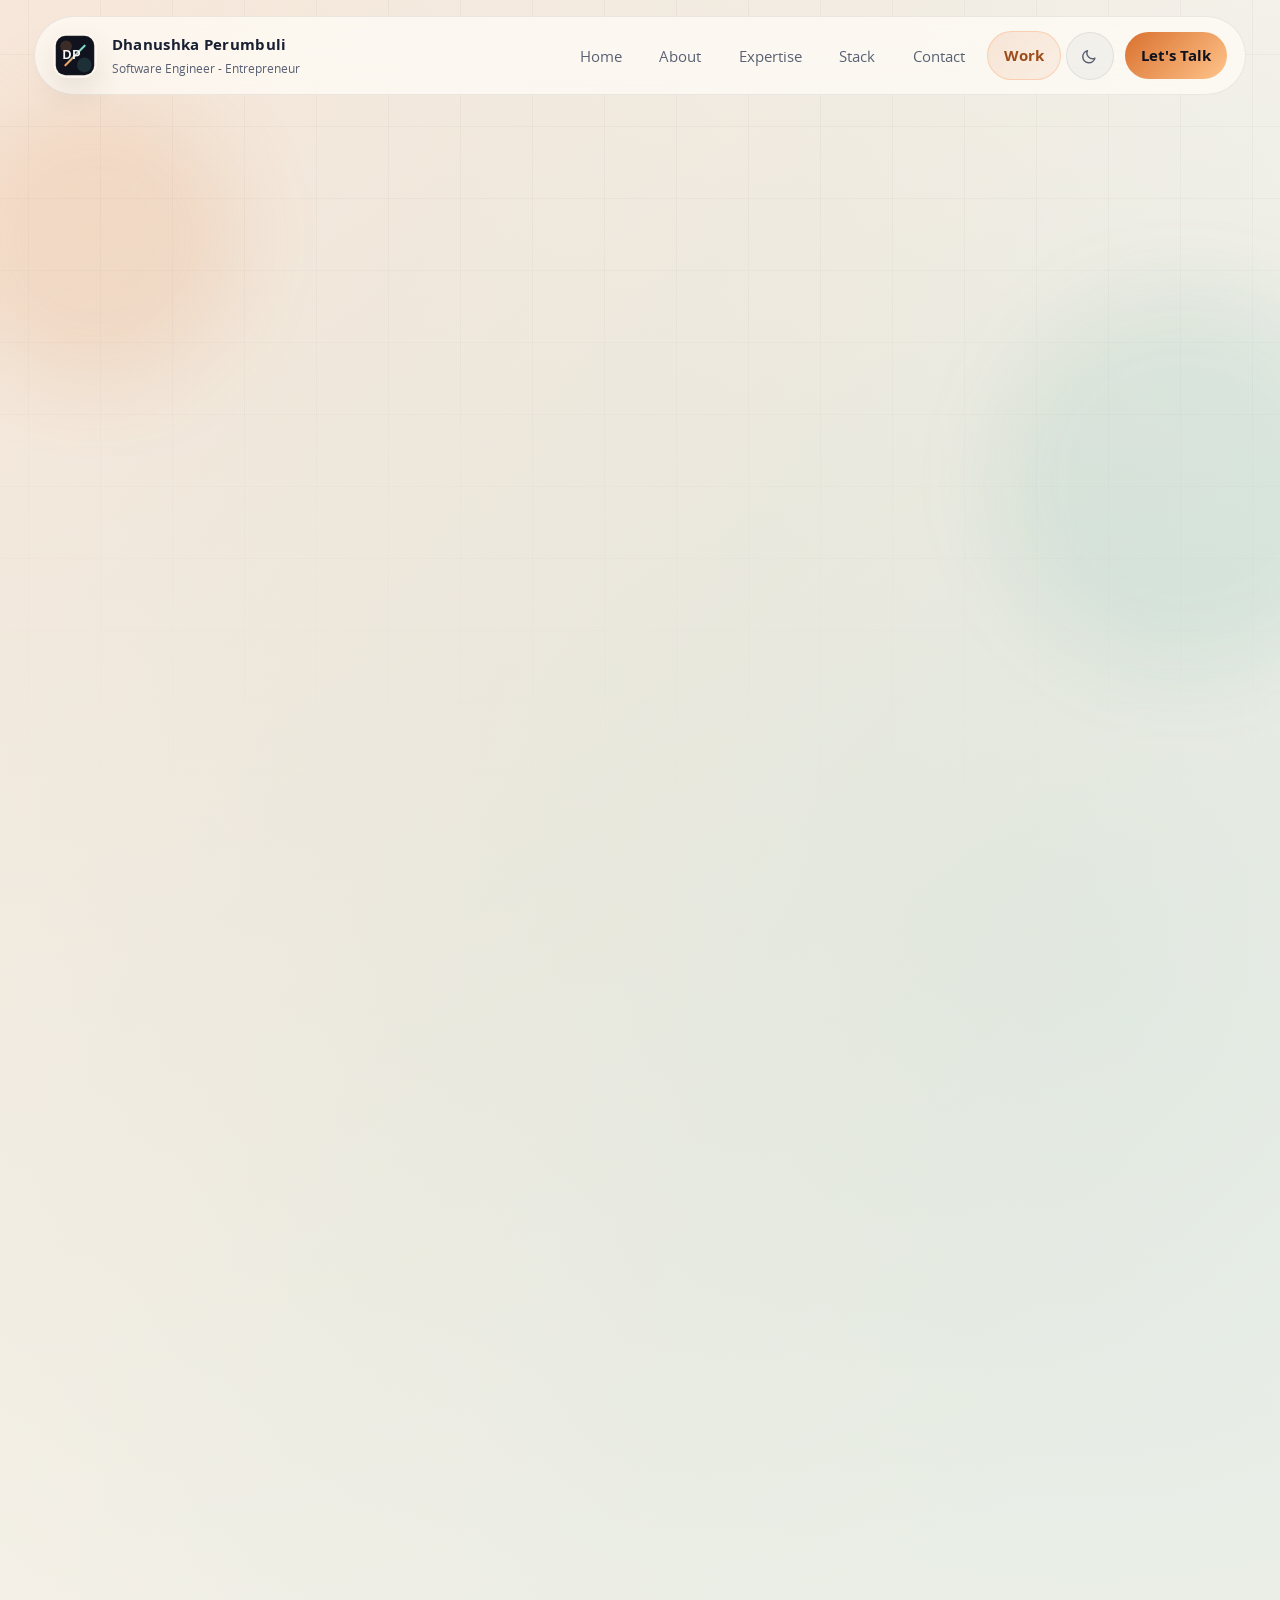
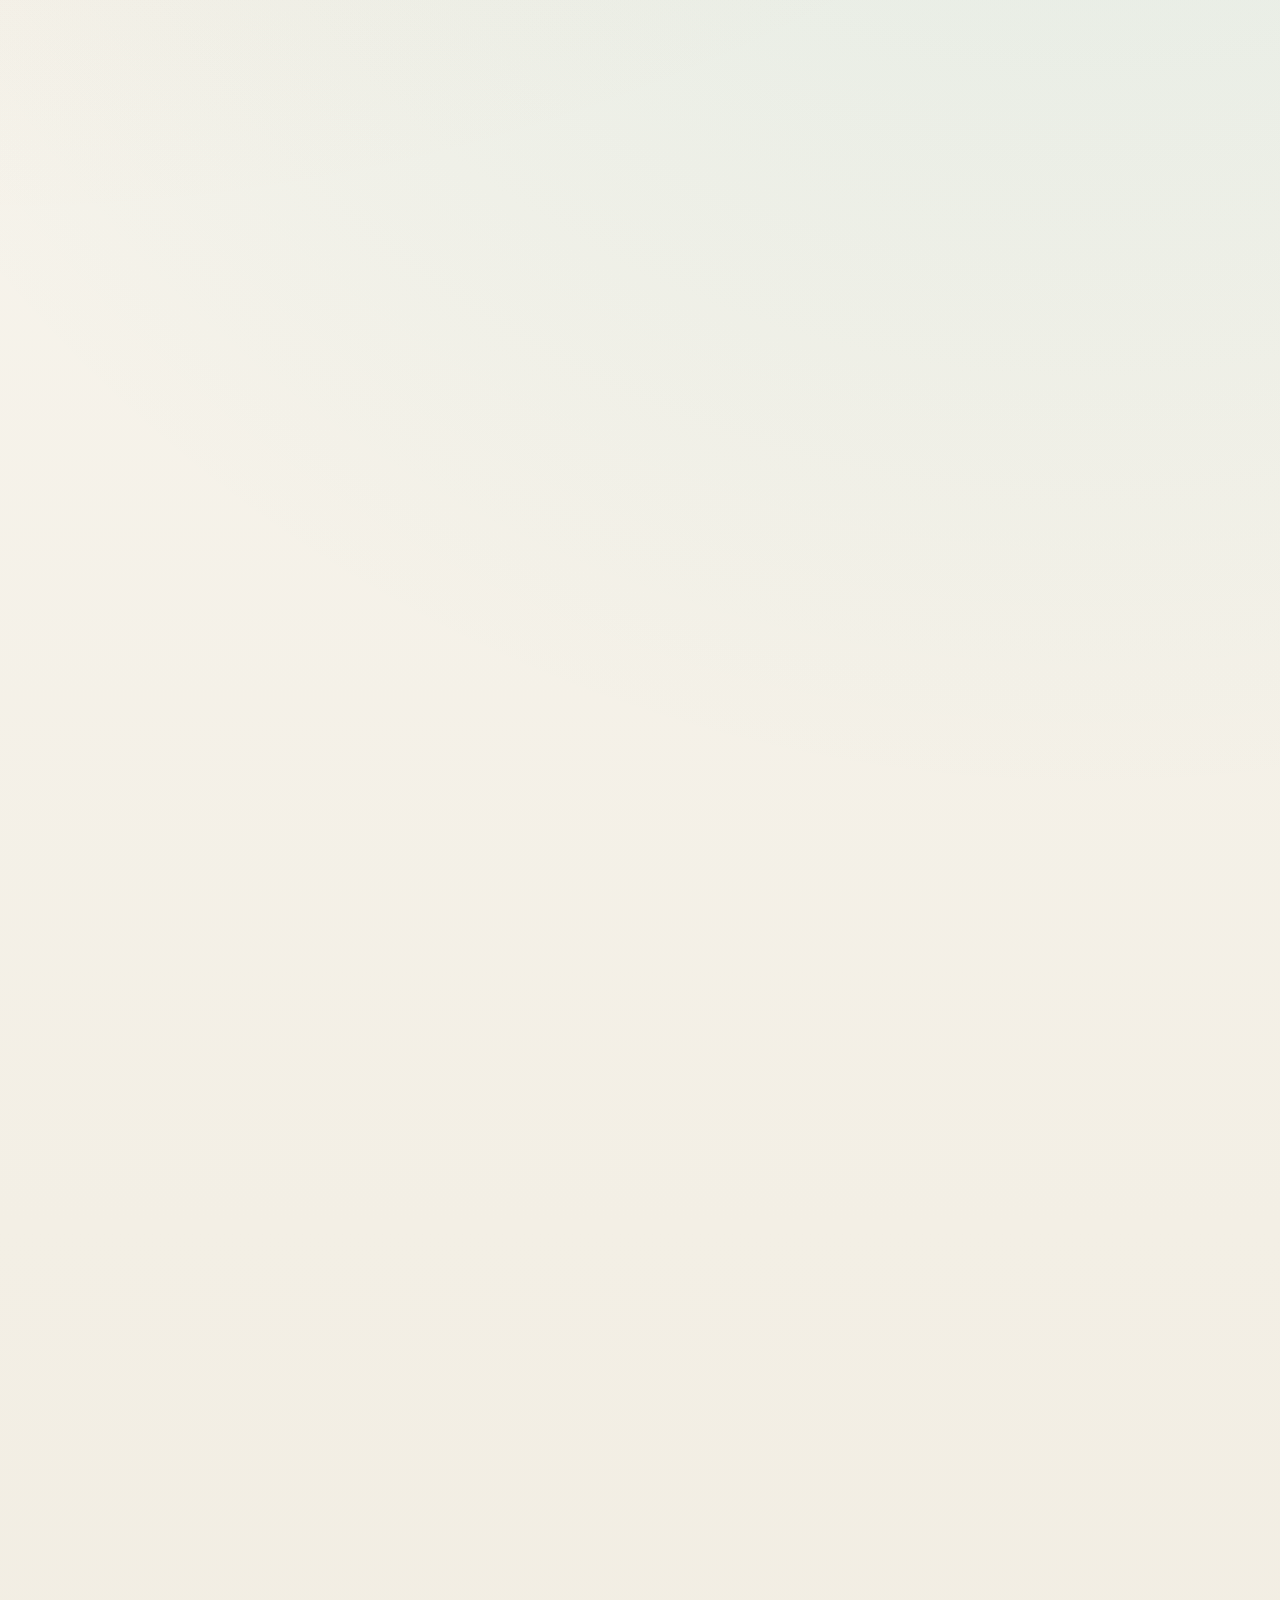
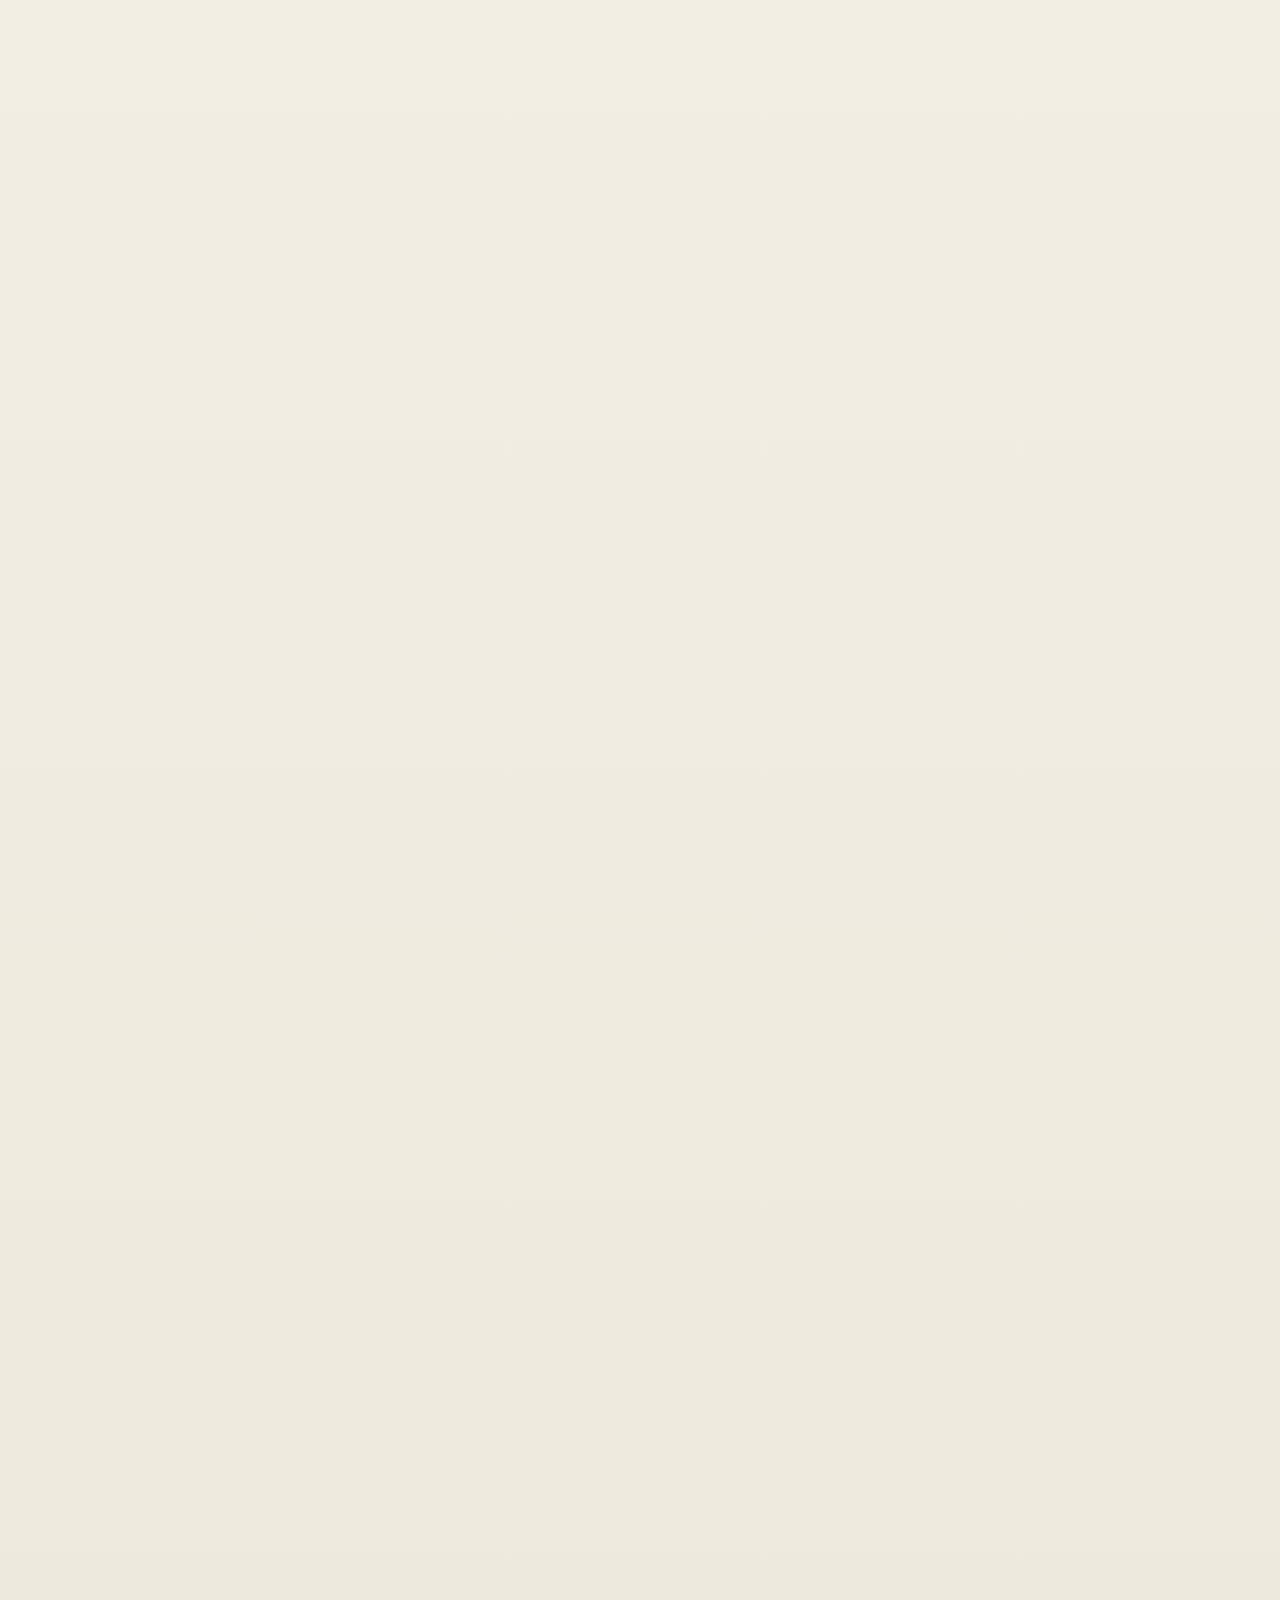
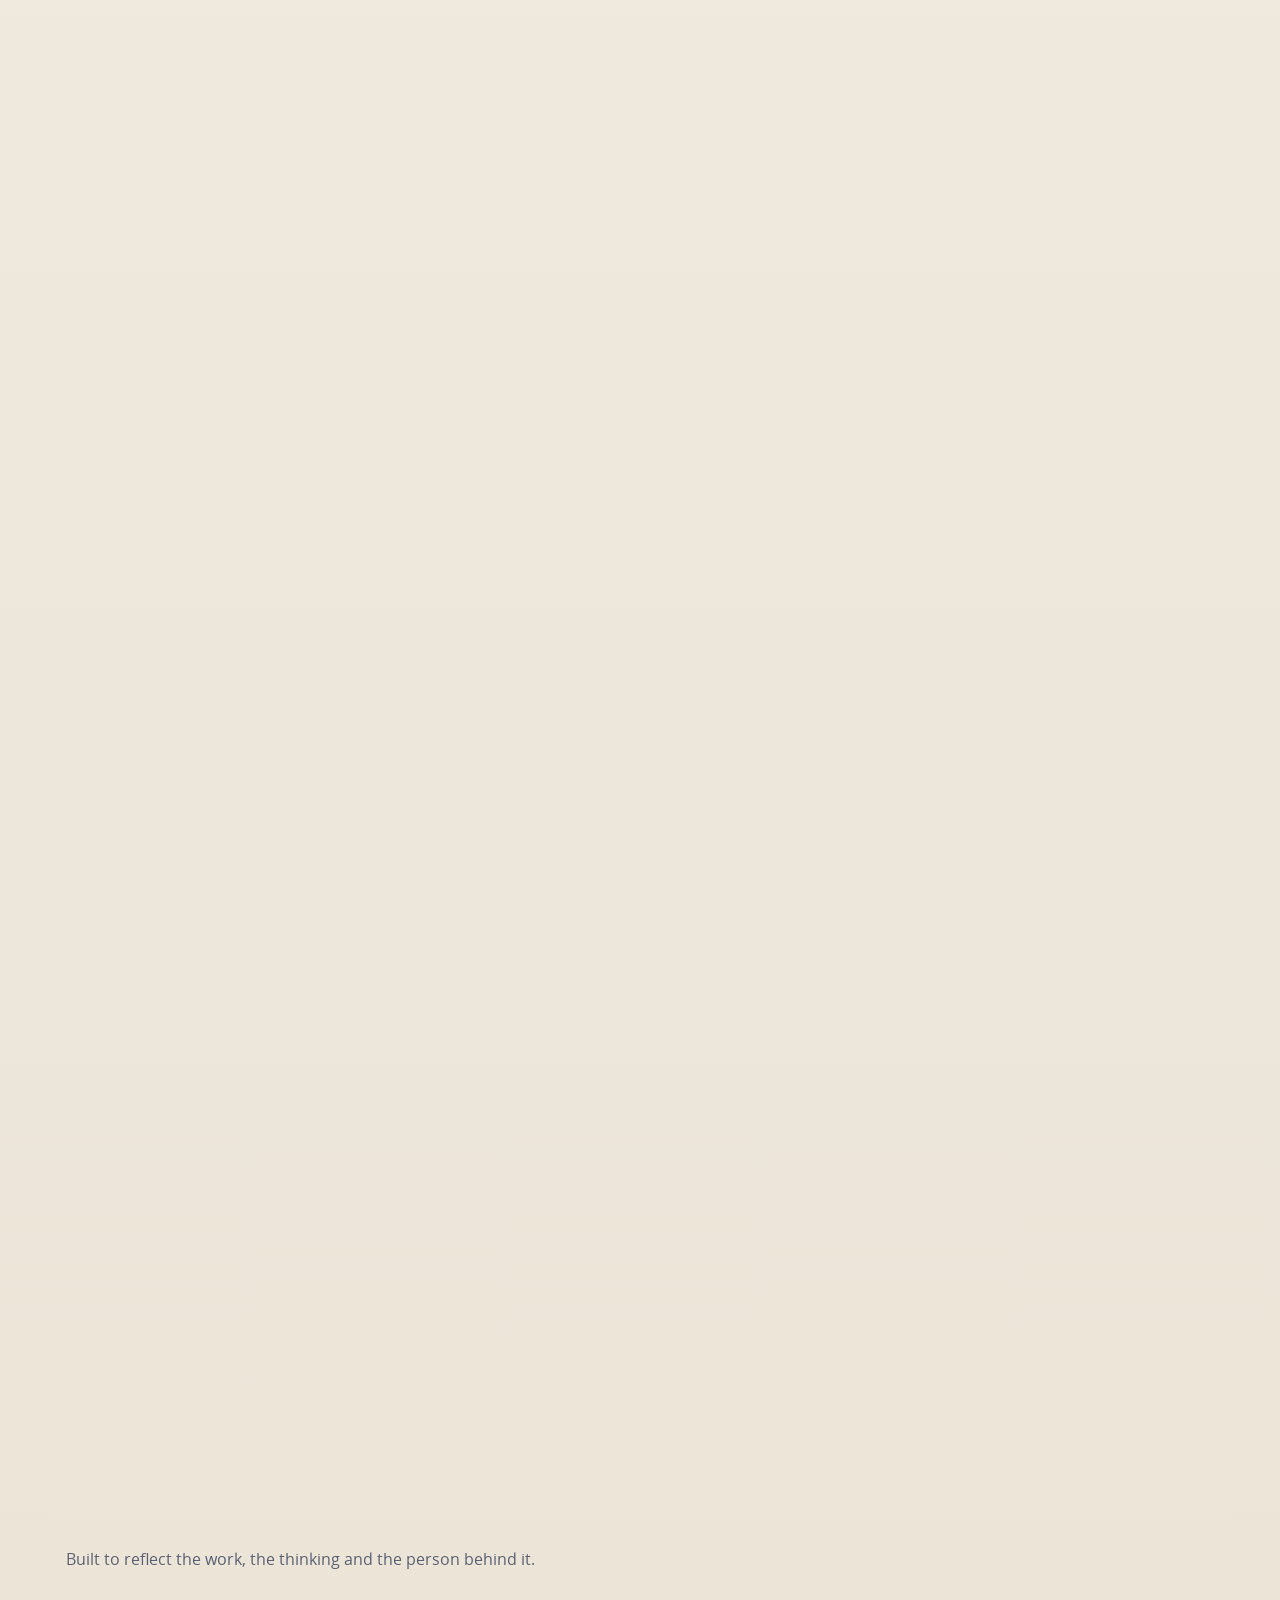
==== commit ea5e4d6c: "remove unused" ====
--- a/index.html
+++ b/index.html
@@ -1,383 +1,581 @@
-<!doctype html>
+﻿<!doctype html>
 <html lang="en">
-
-<head>
-    <meta charset="UTF-8">
-    <meta name="viewport" content="width=device-width, initial-scale=1">
-    <title>Dhanushka Perumbuli | Software Engineer</title>
-    <meta name="description"
-          content="Personal website of Dhanushka Perumbuli, a software engineer building dependable web, mobile and backend products.">
-    <meta name="theme-color" content="#10131d">
-
-    <link rel="apple-touch-icon" sizes="180x180" href="apple-touch-icon.png">
-    <link rel="icon" type="image/svg+xml" href="favicon.svg">
-    <link rel="manifest" href="site.webmanifest">
-
-    <meta property="og:type" content="website">
-    <meta property="og:url" content="https://dhanushkakp.github.io/">
-    <meta property="og:title" content="Dhanushka Perumbuli | Software Engineer">
-    <meta property="og:description"
-          content="Engineering ideas into reliable products across backend systems, web experiences and mobile apps.">
-    <meta property="og:image" content="https://dhanushkakp.github.io/logo-personal.svg">
-
-    <meta name="twitter:card" content="summary_large_image">
-    <meta name="twitter:site" content="@dhanushkakp">
-    <meta name="twitter:creator" content="@dhanushkakp">
-    <meta name="twitter:title" content="Dhanushka Perumbuli | Software Engineer">
-    <meta name="twitter:description"
-          content="Engineering ideas into reliable products across backend systems, web experiences and mobile apps.">
-    <meta name="twitter:image" content="https://dhanushkakp.github.io/logo-personal.svg">
-
-    <link rel="stylesheet" href="fonts/opensans/stylesheet.css">
-    <link rel="stylesheet" href="fonts/bebas/stylesheet.css">
-    <link rel="stylesheet" href="fonts/font-awesome.min.css">
-    <link rel="stylesheet" href="css/main.css">
-</head>
-
-<body class="page-home">
-<div class="page-bg" aria-hidden="true">
-    <div class="page-glow glow-one"></div>
-    <div class="page-glow glow-two"></div>
-    <div class="page-grid"></div>
-</div>
-
-<header class="site-header" id="home">
-    <a class="brand" href="#home" aria-label="Dhanushka Perumbuli home">
-        <img src="logo-personal.svg" alt="DP personal logo">
+  <head>
+    <meta charset="UTF-8" />
+    <meta name="viewport" content="width=device-width, initial-scale=1" />
+    <title>
+      Dhanushka Perumbuli | Software Engineer, Freelancer &amp; IT Consultant
+    </title>
+    <meta
+      name="description"
+      content="Dhanushka Perumbuli is a Sri Lankan software engineer with 10+ years of experience in backend, web, mobile, AI-assisted builds, and IT consulting."
+    />
+    <meta name="author" content="Dhanushka Perumbuli" />
+    <meta name="theme-color" content="#10131d" />
+    <meta
+      name="robots"
+      content="index, follow, max-snippet:-1, max-image-preview:large, max-video-preview:-1"
+    />
+    <meta
+      http-equiv="Content-Security-Policy"
+      content="default-src 'self'; base-uri 'self'; object-src 'none'; script-src 'self'; style-src 'self'; img-src 'self' https: data:; font-src 'self' data:; connect-src 'self'; form-action 'self'; upgrade-insecure-requests"
+    />
+    <meta name="referrer" content="strict-origin-when-cross-origin" />
+
+    <link rel="canonical" href="https://dhanushkakp.github.io/" />
+    <link rel="icon" type="image/svg+xml" href="/favicon.svg" />
+
+    <meta property="og:type" content="website" />
+    <meta property="og:site_name" content="Dhanushka Perumbuli" />
+    <meta property="og:url" content="https://dhanushkakp.github.io/" />
+    <meta
+      property="og:title"
+      content="Dhanushka Perumbuli | Software Engineer, Freelancer & IT Consultant"
+    />
+    <meta
+      property="og:description"
+      content="10+ years of experience across backend systems, web, mobile, AI-assisted delivery, and practical IT consulting."
+    />
+    <meta
+      property="og:image"
+      content="https://dhanushkakp.github.io/logo-personal.svg"
+    />
+    <meta
+      property="og:image:alt"
+      content="Dhanushka Perumbuli personal brand logo"
+    />
+
+    <meta name="twitter:card" content="summary_large_image" />
+    <meta name="twitter:site" content="@dhanushkakp" />
+    <meta name="twitter:creator" content="@dhanushkakp" />
+    <meta
+      name="twitter:title"
+      content="Dhanushka Perumbuli | Software Engineer, Freelancer & IT Consultant"
+    />
+    <meta
+      name="twitter:description"
+      content="10+ years of experience across backend systems, web, mobile, AI-assisted delivery, and practical IT consulting."
+    />
+    <meta
+      name="twitter:image"
+      content="https://dhanushkakp.github.io/logo-personal.svg"
+    />
+    <meta
+      name="twitter:image:alt"
+      content="Dhanushka Perumbuli personal brand logo"
+    />
+
+    <script type="application/ld+json">
+      {
+        "@context": "https://schema.org",
+        "@type": "ProfilePage",
+        "name": "Dhanushka Perumbuli",
+        "url": "https://dhanushkakp.github.io/",
+        "dateModified": "2026-05-16",
+        "mainEntity": {
+          "@type": "Person",
+          "name": "Dhanushka Perumbuli",
+          "jobTitle": "Software Engineer",
+          "description": "Software engineer, freelancer, and IT consultant in Sri Lanka with 10+ years of experience across backend, web, mobile, AI-assisted delivery, and solution consulting.",
+          "url": "https://dhanushkakp.github.io/",
+          "image": "https://dhanushkakp.github.io/logo-personal.svg",
+          "homeLocation": {
+            "@type": "Place",
+            "name": "Rambukkana, Sri Lanka"
+          },
+          "sameAs": [
+            "https://www.linkedin.com/in/dhanushkakp/",
+            "https://github.com/dhanushkakp",
+            "https://stackoverflow.com/users/4733770/dhanushka-perumbuli?tab=profile",
+            "https://www.instagram.com/dhanushkakp/"
+          ],
+          "knowsAbout": [
+            "Java",
+            "Spring Boot",
+            "REST APIs",
+            "WSO2 EI",
+            "Vue.js",
+            "Flutter",
+            "AI-assisted development",
+            "Banking systems",
+            "Travel booking platforms",
+            "Education systems",
+            "Healthcare interoperability",
+            "IT consulting"
+          ]
+        }
+      }
+    </script>
+
+    <link rel="stylesheet" href="/fonts/opensans/stylesheet.css" />
+    <link rel="stylesheet" href="/fonts/bebas/stylesheet.css" />
+    <link rel="stylesheet" href="/fonts/font-awesome.min.css" />
+    <link rel="stylesheet" href="/css/main.css" />
+  </head>
+
+  <body class="page-home">
+    <div class="page-bg" aria-hidden="true">
+      <div class="page-glow glow-one"></div>
+      <div class="page-glow glow-two"></div>
+      <div class="page-grid"></div>
+    </div>
+
+    <header class="site-header" id="home">
+      <a class="brand" href="#home" aria-label="Dhanushka Perumbuli home">
+        <img src="/logo-personal.svg" alt="Dhanushka Perumbuli logo" />
         <span>
-            <strong>Dhanushka Perumbuli</strong>
-            <small>Software Engineer - Entrepreneur</small>
+          <strong>Dhanushka Perumbuli</strong>
+          <small>Software Engineer - Entrepreneur</small>
         </span>
-    </a>
-
-    <button class="nav-toggle" type="button" aria-expanded="false" aria-controls="site-nav"
-            aria-label="Open navigation">
+      </a>
+
+      <button
+        class="nav-toggle"
+        type="button"
+        aria-expanded="false"
+        aria-controls="site-nav"
+        aria-label="Open navigation"
+      >
         <span></span>
         <span></span>
-    </button>
-
-    <nav class="site-nav" id="site-nav" aria-label="Primary navigation">
-        <a class="nav-home" href="#home">Home</a>
+      </button>
+
+      <nav class="site-nav" id="site-nav" aria-label="Primary navigation">
+        <a class="nav-home" href="#home" aria-current="page">Home</a>
         <a href="#about">About</a>
         <a href="#expertise">Expertise</a>
         <a href="#stack">Stack</a>
         <a href="#contact">Contact</a>
-        <a class="nav-work" href="work.html">Work</a>
-        <button class="theme-toggle" type="button" aria-label="Switch color theme">
-            <svg class="theme-icon theme-icon-sun" viewBox="0 0 24 24" aria-hidden="true">
-                <circle cx="12" cy="12" r="4.5" fill="none" stroke="currentColor" stroke-width="2"></circle>
-                <path d="M12 2.5v3M12 18.5v3M21.5 12h-3M5.5 12h-3M18.7 5.3l-2.1 2.1M7.4 16.6l-2.1 2.1M18.7 18.7l-2.1-2.1M7.4 7.4L5.3 5.3"
-                      fill="none" stroke="currentColor" stroke-linecap="round" stroke-width="2"></path>
-            </svg>
-            <svg class="theme-icon theme-icon-moon" viewBox="0 0 24 24" aria-hidden="true">
-                <path d="M19 15.2A7.7 7.7 0 0 1 8.8 5a8.4 8.4 0 1 0 10.2 10.2Z"
-                      fill="none" stroke="currentColor" stroke-linejoin="round" stroke-width="2"></path>
-            </svg>
+        <a class="nav-work" href="/work/">Work</a>
+        <button
+          class="theme-toggle"
+          type="button"
+          aria-label="Switch color theme"
+        >
+          <svg
+            class="theme-icon theme-icon-sun"
+            viewBox="0 0 24 24"
+            aria-hidden="true"
+          >
+            <circle
+              cx="12"
+              cy="12"
+              r="4.5"
+              fill="none"
+              stroke="currentColor"
+              stroke-width="2"
+            ></circle>
+            <path
+              d="M12 2.5v3M12 18.5v3M21.5 12h-3M5.5 12h-3M18.7 5.3l-2.1 2.1M7.4 16.6l-2.1 2.1M18.7 18.7l-2.1-2.1M7.4 7.4L5.3 5.3"
+              fill="none"
+              stroke="currentColor"
+              stroke-linecap="round"
+              stroke-width="2"
+            ></path>
+          </svg>
+          <svg
+            class="theme-icon theme-icon-moon"
+            viewBox="0 0 24 24"
+            aria-hidden="true"
+          >
+            <path
+              d="M19 15.2A7.7 7.7 0 0 1 8.8 5a8.4 8.4 0 1 0 10.2 10.2Z"
+              fill="none"
+              stroke="currentColor"
+              stroke-linejoin="round"
+              stroke-width="2"
+            ></path>
+          </svg>
         </button>
-        <a class="nav-cta" href="mailto:dhanushkalk@yahoo.com">Let&apos;s Talk</a>
-    </nav>
-</header>
-
-<main>
-    <section class="hero section">
+        <a class="nav-cta" href="mailto:dhanushkalk@yahoo.com"
+          >Let&apos;s Talk</a
+        >
+      </nav>
+    </header>
+
+    <main>
+      <section class="hero section">
         <div class="hero-copy reveal">
-            <p class="eyebrow">Personal branding site refreshed for modern credibility</p>
-            <h1>Engineering ideas into products people actually use.</h1>
-            <p class="lead">
-                I&apos;m Dhanushka Perumbuli, a software engineer from Sri Lanka with 10+ years of industry experience
-                building dependable backend systems, polished web experiences, cross-platform mobile products and
-                AI-assisted prototypes across banking, travel booking, education and healthcare interoperability with
-                a founder&apos;s mindset, small-business consulting experience and a foundation in Computer Software
-                Engineering.
-            </p>
-
-            <div class="hero-actions">
-                <a class="button button-primary" target="_blank" rel="noreferrer"
-                   href="https://www.linkedin.com/in/dhanushkakp/">View LinkedIn</a>
-                <a class="button button-secondary" target="_blank" rel="noreferrer"
-                   href="https://github.com/dhanushkakp">See GitHub</a>
+          <p class="eyebrow">
+            Personal branding site refreshed for modern credibility
+          </p>
+          <h1>Engineering ideas into products people actually use.</h1>
+          <p class="lead">
+            I&apos;m Dhanushka Perumbuli, a software engineer from Sri Lanka
+            with 10+ years of industry experience building dependable backend
+            systems, polished web experiences, cross-platform mobile products
+            and AI-assisted prototypes across banking, travel booking, education
+            and healthcare interoperability with a founder&apos;s mindset,
+            small-business consulting experience and a foundation in Computer
+            Software Engineering.
+          </p>
+
+          <div class="hero-actions">
+            <a
+              class="button button-primary"
+              target="_blank"
+              rel="noopener noreferrer"
+              href="https://www.linkedin.com/in/dhanushkakp/"
+              >View LinkedIn</a
+            >
+            <a
+              class="button button-secondary"
+              target="_blank"
+              rel="noopener noreferrer"
+              href="https://github.com/dhanushkakp"
+              >See GitHub</a
+            >
+          </div>
+
+          <ul class="hero-tags" aria-label="Core specialties">
+            <li>Java &amp; Spring Boot</li>
+            <li>Vue.js &amp; frontend delivery</li>
+            <li>Flutter mobile apps</li>
+            <li>AI-assisted rapid prototyping</li>
+          </ul>
+        </div>
+
+        <aside class="hero-panel reveal">
+          <div class="panel-topline">
+            <span class="badge badge-accent">Open to collaboration</span>
+            <span class="badge">Rambukkana, Sri Lanka</span>
+          </div>
+
+          <div class="brand-panel">
+            <div>
+              <p class="panel-label">Personal Brand</p>
+              <h2>
+                Systems-first engineering with a founder-minded approach to
+                delivery.
+              </h2>
             </div>
-
-            <ul class="hero-tags" aria-label="Core specialties">
-                <li>Java &amp; Spring Boot</li>
-                <li>Vue.js &amp; frontend delivery</li>
-                <li>Flutter mobile apps</li>
-                <li>AI-assisted rapid prototyping</li>
+          </div>
+
+          <p class="panel-copy">
+            I bring 10+ years of hands-on software industry experience to
+            backend systems, modern web experiences and cross-platform mobile
+            products with a focus on clarity, speed, real business value and
+            AI-supported execution when it helps products move faster.
+          </p>
+
+          <div class="metrics">
+            <article>
+              <strong>Backend</strong>
+              <span>APIs, integrations, system design</span>
+            </article>
+            <article>
+              <strong>Frontend</strong>
+              <span>Responsive web interfaces that convert</span>
+            </article>
+            <article>
+              <strong>Mobile</strong>
+              <span>Flutter apps with one codebase mindset</span>
+            </article>
+            <article>
+              <strong>Delivery</strong>
+              <span>Founder-level speed with engineering discipline</span>
+            </article>
+          </div>
+        </aside>
+      </section>
+
+      <section class="section" id="about">
+        <div class="section-heading reveal">
+          <p class="eyebrow">About</p>
+          <h2>Built for credibility, not clutter.</h2>
+          <p>
+            The strongest personal websites do more than list skills. They
+            signal taste, confidence and reliability within a few seconds. This
+            refreshed direction positions you as a modern builder with both
+            technical depth, community credibility and business awareness.
+          </p>
+        </div>
+
+        <div class="about-layout">
+          <article class="content-card reveal">
+            <p>
+              My background combines 10+ years of software engineering
+              experience, entrepreneurial energy and a broad delivery stack
+              across backend services, web applications, mobile apps and
+              integration-heavy systems. I have worked on products in banking,
+              booking platforms for flights and hotels, education-focused
+              systems and healthcare interoperability environments where
+              reliability and data flow matter.
+            </p>
+            <p>
+              I also bring a Computer Software Engineering academic foundation,
+              fast AI-assisted ideation and prototyping skills and practical
+              consulting experience for small businesses that need workable,
+              cost-aware solutions instead of unnecessary complexity.
+            </p>
+          </article>
+
+          <article class="content-card emphasis-card reveal">
+            <p class="panel-label">What this brand says</p>
+            <ul class="signal-list">
+              <li>
+                I can build reliable systems, not just attractive screens.
+              </li>
+              <li>
+                I bring 10+ years of software industry experience to delivery
+                and decision-making.
+              </li>
+              <li>
+                I have domain experience in finance, travel, education and
+                healthcare-connected systems.
+              </li>
+              <li>
+                I bring formal software engineering grounding, not only tool
+                familiarity.
+              </li>
+              <li>
+                I understand both product execution and business momentum.
+              </li>
+              <li>
+                I can advise small businesses on practical digital solutions,
+                not just write code.
+              </li>
+              <li>
+                I stay close to real developer problems, debugging and
+                implementation detail.
+              </li>
+              <li>
+                I use AI as a force multiplier for prototyping, iteration and
+                delivery speed.
+              </li>
+              <li>I communicate clearly and keep work focused on outcomes.</li>
+              <li>
+                I&apos;m available for serious freelance or product
+                opportunities.
+              </li>
             </ul>
-        </div>
-
-        <aside class="hero-panel reveal">
-            <div class="panel-topline">
-                <span class="badge badge-accent">Open to collaboration</span>
-                <span class="badge">Rambukkana, Sri Lanka</span>
+          </article>
+        </div>
+      </section>
+
+      <section class="section" id="expertise">
+        <div class="section-heading reveal">
+          <p class="eyebrow">Expertise</p>
+          <h2>What I build best.</h2>
+        </div>
+
+        <div class="card-grid">
+          <article class="service-card reveal">
+            <span class="card-icon"
+              ><i class="fa fa-cogs" aria-hidden="true"></i
+            ></span>
+            <h3>Backend &amp; Integration</h3>
+            <p>
+              Java and Spring Boot services, web services, business integrations
+              and interoperability-focused workflows built for performance,
+              maintainability and production confidence.
+            </p>
+          </article>
+
+          <article class="service-card reveal">
+            <span class="card-icon"
+              ><i class="fa fa-desktop" aria-hidden="true"></i
+            ></span>
+            <h3>Web Product Delivery</h3>
+            <p>
+              Responsive websites and web apps using Vue.js, HTML, CSS,
+              JavaScript and WordPress with experience spanning booking
+              journeys, business platforms and content-driven digital products.
+            </p>
+          </article>
+
+          <article class="service-card reveal">
+            <span class="card-icon"
+              ><i class="fa fa-mobile" aria-hidden="true"></i
+            ></span>
+            <h3>Cross-Platform Mobile</h3>
+            <p>
+              Flutter-based app delivery for teams that want consistent UX,
+              faster shipping and a practical path from concept to release.
+            </p>
+          </article>
+
+          <article class="service-card reveal">
+            <span class="card-icon"
+              ><i class="fa fa-magic" aria-hidden="true"></i
+            ></span>
+            <h3>AI-Assisted Product Building</h3>
+            <p>
+              I use AI tools to accelerate prototyping, UI exploration, code
+              generation and iteration while keeping the engineering outcome
+              practical, reviewable and production-aware.
+            </p>
+          </article>
+
+          <article class="service-card reveal">
+            <span class="card-icon"
+              ><i class="fa fa-briefcase" aria-hidden="true"></i
+            ></span>
+            <h3>IT Consulting For Small Business</h3>
+            <p>
+              I help smaller businesses choose practical systems, shape digital
+              solutions and avoid overbuilt implementations by focusing on what
+              actually supports operations and growth.
+            </p>
+          </article>
+        </div>
+      </section>
+
+      <section class="section" id="domains">
+        <div class="section-heading reveal">
+          <p class="eyebrow">Domains</p>
+          <h2>Where I&apos;ve applied my engineering.</h2>
+          <p>
+            These are the business domains where I&apos;ve built and supported
+            real-world systems, integrations and user-facing products.
+          </p>
+        </div>
+
+        <div class="domain-grid">
+          <article class="domain-card reveal">
+            <p class="domain-kicker">01</p>
+            <h3>Banking</h3>
+            <p>
+              Worked around reliability-focused systems, operational confidence
+              and business workflows where stable delivery and trust matter.
+            </p>
+          </article>
+
+          <article class="domain-card reveal">
+            <p class="domain-kicker">02</p>
+            <h3>Travel &amp; Booking</h3>
+            <p>
+              Built around booking journeys for flights and hotels, with
+              attention to customer flow, usability, and integration-heavy
+              experiences.
+            </p>
+          </article>
+
+          <article class="domain-card reveal">
+            <p class="domain-kicker">03</p>
+            <h3>Education</h3>
+            <p>
+              Contributed to systems connected to learning, content and
+              educational workflows where scale, clarity and continuity are
+              important.
+            </p>
+          </article>
+
+          <article class="domain-card reveal">
+            <p class="domain-kicker">04</p>
+            <h3>Healthcare Interoperability</h3>
+            <p>
+              Worked in interoperability-driven environments where data
+              exchange, integration reliability and system-to-system
+              communication are core.
+            </p>
+          </article>
+        </div>
+      </section>
+
+      <section class="section" id="stack">
+        <div class="section-heading reveal">
+          <p class="eyebrow">Core Stack</p>
+          <h2>Primary technologies I build with.</h2>
+          <p>
+            A tighter stack reads better than a long mixed list. These are the
+            technologies that best represent my day-to-day engineering profile.
+          </p>
+        </div>
+
+        <div class="stack-panel reveal">
+          <div class="stack-list" aria-label="Technology stack">
+            <span>Java</span>
+            <span>Spring Boot</span>
+            <span>REST APIs</span>
+            <span>WSO2 EI</span>
+            <span>Vue.js</span>
+            <span>Flutter</span>
+            <span>JavaScript</span>
+            <span>AI-assisted Development</span>
+            <span>Solution Consulting</span>
+            <span>Test Automation</span>
+          </div>
+
+          <p class="stack-note">
+            I intentionally removed lower-signal items and non-stack labels here
+            so the section stays sharper, cleaner and more aligned with how
+            industry portfolios usually present technical depth.
+          </p>
+        </div>
+      </section>
+
+      <section class="section contact-section" id="contact">
+        <div class="section-heading reveal">
+          <p class="eyebrow">Contact</p>
+          <h2>Let&apos;s build something useful.</h2>
+          <p>
+            If you need a software engineer who can move between backend
+            systems, polished frontend work and entrepreneurial execution, or
+            small-business solution consulting, I&apos;m open to conversations.
+          </p>
+        </div>
+
+        <div class="contact-layout">
+          <article class="contact-card reveal">
+            <p class="panel-label">Direct</p>
+            <a class="contact-link" href="mailto:dhanushkalk@yahoo.com"
+              >dhanushkalk@yahoo.com</a
+            >
+            <p class="contact-copy">
+              Best for freelance inquiries, product collaborations and
+              engineering opportunities.
+            </p>
+          </article>
+
+          <article class="contact-card profiles-card reveal">
+            <p class="panel-label">Profiles</p>
+            <p class="profiles-intro">
+              Find me across engineering, code and community spaces.
+            </p>
+            <div class="profile-links">
+              <a
+                target="_blank"
+                rel="noopener noreferrer"
+                href="https://www.linkedin.com/in/dhanushkakp/"
+              >
+                <i class="fa fa-linkedin-square" aria-hidden="true"></i>
+                <span>LinkedIn</span>
+              </a>
+              <a
+                target="_blank"
+                rel="noopener noreferrer"
+                href="https://github.com/dhanushkakp"
+              >
+                <i class="fa fa-github" aria-hidden="true"></i>
+                <span>GitHub</span>
+              </a>
+              <a
+                target="_blank"
+                rel="noopener noreferrer"
+                href="https://stackoverflow.com/users/4733770/dhanushka-perumbuli?tab=profile"
+              >
+                <i class="fa fa-stack-overflow" aria-hidden="true"></i>
+                <span>Stack Overflow</span>
+              </a>
+              <a
+                target="_blank"
+                rel="noopener noreferrer"
+                href="https://www.instagram.com/dhanushkakp/"
+              >
+                <i class="fa fa-instagram" aria-hidden="true"></i>
+                <span>Instagram</span>
+              </a>
             </div>
-
-            <div class="brand-panel">
-                <div>
-                    <p class="panel-label">Personal Brand</p>
-                    <h2>Systems-first engineering with a founder-minded approach to delivery.</h2>
-                </div>
-            </div>
-
-            <p class="panel-copy">
-                I bring 10+ years of hands-on software industry experience to backend systems, modern web experiences
-                and cross-platform mobile products with a focus on clarity, speed, real business value and
-                AI-supported execution when it helps products move faster.
-            </p>
-
-            <div class="metrics">
-                <article>
-                    <strong>Backend</strong>
-                    <span>APIs, integrations, system design</span>
-                </article>
-                <article>
-                    <strong>Frontend</strong>
-                    <span>Responsive web interfaces that convert</span>
-                </article>
-                <article>
-                    <strong>Mobile</strong>
-                    <span>Flutter apps with one codebase mindset</span>
-                </article>
-                <article>
-                    <strong>Delivery</strong>
-                    <span>Founder-level speed with engineering discipline</span>
-                </article>
-            </div>
-        </aside>
-    </section>
-
-    <section class="section" id="about">
-        <div class="section-heading reveal">
-            <p class="eyebrow">About</p>
-            <h2>Built for credibility, not clutter.</h2>
-            <p>
-                The strongest personal websites do more than list skills. They signal taste, confidence and
-                reliability within a few seconds. This refreshed direction positions you as a modern builder with both
-                technical depth, community credibility and business awareness.
-            </p>
-        </div>
-
-        <div class="about-layout">
-            <article class="content-card reveal">
-                <p>
-                    My background combines 10+ years of software engineering experience, entrepreneurial energy and a
-                    broad delivery stack across backend services, web applications, mobile apps and integration-heavy
-                    systems. I have worked on products in banking, booking platforms for flights and hotels,
-                    education-focused systems and healthcare interoperability environments where reliability and data
-                    flow matter.
-                </p>
-                <p>
-                    I also bring a Computer Software Engineering academic foundation, fast AI-assisted ideation and
-                    prototyping skills and practical consulting experience for small businesses that need workable,
-                    cost-aware solutions instead of unnecessary complexity.
-                </p>
-            </article>
-
-            <article class="content-card emphasis-card reveal">
-                <p class="panel-label">What this brand says</p>
-                <ul class="signal-list">
-                    <li>I can build reliable systems, not just attractive screens.</li>
-                    <li>I bring 10+ years of software industry experience to delivery and decision-making.</li>
-                    <li>I have domain experience in finance, travel, education and healthcare-connected systems.</li>
-                    <li>I bring formal software engineering grounding, not only tool familiarity.</li>
-                    <li>I understand both product execution and business momentum.</li>
-                    <li>I can advise small businesses on practical digital solutions, not just write code.</li>
-                    <li>I stay close to real developer problems, debugging and implementation detail.</li>
-                    <li>I use AI as a force multiplier for prototyping, iteration and delivery speed.</li>
-                    <li>I communicate clearly and keep work focused on outcomes.</li>
-                    <li>I&apos;m available for serious freelance or product opportunities.</li>
-                </ul>
-            </article>
-        </div>
-    </section>
-
-    <section class="section" id="expertise">
-        <div class="section-heading reveal">
-            <p class="eyebrow">Expertise</p>
-            <h2>What I build best.</h2>
-        </div>
-
-        <div class="card-grid">
-            <article class="service-card reveal">
-                <span class="card-icon"><i class="fa fa-cogs" aria-hidden="true"></i></span>
-                <h3>Backend &amp; Integration</h3>
-                <p>
-                    Java and Spring Boot services, web services, business integrations and interoperability-focused
-                    workflows built for performance, maintainability and production confidence.
-                </p>
-            </article>
-
-            <article class="service-card reveal">
-                <span class="card-icon"><i class="fa fa-desktop" aria-hidden="true"></i></span>
-                <h3>Web Product Delivery</h3>
-                <p>
-                    Responsive websites and web apps using Vue.js, HTML, CSS, JavaScript and WordPress with experience
-                    spanning booking journeys, business platforms and content-driven digital products.
-                </p>
-            </article>
-
-            <article class="service-card reveal">
-                <span class="card-icon"><i class="fa fa-mobile" aria-hidden="true"></i></span>
-                <h3>Cross-Platform Mobile</h3>
-                <p>
-                    Flutter-based app delivery for teams that want consistent UX, faster shipping and a practical path
-                    from concept to release.
-                </p>
-            </article>
-
-            <article class="service-card reveal">
-                <span class="card-icon"><i class="fa fa-magic" aria-hidden="true"></i></span>
-                <h3>AI-Assisted Product Building</h3>
-                <p>
-                    I use AI tools to accelerate prototyping, UI exploration, code generation and iteration while
-                    keeping the engineering outcome practical, reviewable and production-aware.
-                </p>
-            </article>
-
-            <article class="service-card reveal">
-                <span class="card-icon"><i class="fa fa-briefcase" aria-hidden="true"></i></span>
-                <h3>IT Consulting For Small Business</h3>
-                <p>
-                    I help smaller businesses choose practical systems, shape digital solutions and avoid overbuilt
-                    implementations by focusing on what actually supports operations and growth.
-                </p>
-            </article>
-        </div>
-    </section>
-
-    <section class="section" id="domains">
-        <div class="section-heading reveal">
-            <p class="eyebrow">Domains</p>
-            <h2>Where I&apos;ve applied my engineering.</h2>
-            <p>
-                These are the business domains where I&apos;ve built and supported real-world systems, integrations and
-                user-facing products.
-            </p>
-        </div>
-
-        <div class="domain-grid">
-            <article class="domain-card reveal">
-                <p class="domain-kicker">01</p>
-                <h3>Banking</h3>
-                <p>
-                    Worked around reliability-focused systems, operational confidence and business workflows where
-                    stable delivery and trust matter.
-                </p>
-            </article>
-
-            <article class="domain-card reveal">
-                <p class="domain-kicker">02</p>
-                <h3>Travel &amp; Booking</h3>
-                <p>
-                    Built around booking journeys for flights and hotels, with attention to customer flow, usability,
-                    and integration-heavy experiences.
-                </p>
-            </article>
-
-            <article class="domain-card reveal">
-                <p class="domain-kicker">03</p>
-                <h3>Education</h3>
-                <p>
-                    Contributed to systems connected to learning, content and educational workflows where scale,
-                    clarity and continuity are important.
-                </p>
-            </article>
-
-            <article class="domain-card reveal">
-                <p class="domain-kicker">04</p>
-                <h3>Healthcare Interoperability</h3>
-                <p>
-                    Worked in interoperability-driven environments where data exchange, integration reliability and
-                    system-to-system communication are core.
-                </p>
-            </article>
-        </div>
-    </section>
-
-    <section class="section" id="stack">
-        <div class="section-heading reveal">
-            <p class="eyebrow">Core Stack</p>
-            <h2>Primary technologies I build with.</h2>
-            <p>
-                A tighter stack reads better than a long mixed list. These are the technologies that best represent my
-                day-to-day engineering profile.
-            </p>
-        </div>
-
-        <div class="stack-panel reveal">
-            <div class="stack-list" aria-label="Technology stack">
-                <span>Java</span>
-                <span>Spring Boot</span>
-                <span>REST APIs</span>
-                <span>WSO2 EI</span>
-                <span>Vue.js</span>
-                <span>Flutter</span>
-                <span>JavaScript</span>
-                <span>AI-assisted Development</span>
-                <span>Solution Consulting</span>
-                <span>Test Automation</span>
-            </div>
-
-            <p class="stack-note">
-                I intentionally removed lower-signal items and non-stack labels here so the section stays sharper,
-                cleaner and more aligned with how industry portfolios usually present technical depth.
-            </p>
-        </div>
-    </section>
-
-    <section class="section contact-section" id="contact">
-        <div class="section-heading reveal">
-            <p class="eyebrow">Contact</p>
-            <h2>Let&apos;s build something useful.</h2>
-            <p>
-                If you need a software engineer who can move between backend systems, polished frontend work and
-                entrepreneurial execution, or small-business solution consulting, I&apos;m open to conversations.
-            </p>
-        </div>
-
-        <div class="contact-layout">
-            <article class="contact-card reveal">
-                <p class="panel-label">Direct</p>
-                <a class="contact-link" href="mailto:dhanushkalk@yahoo.com">dhanushkalk@yahoo.com</a>
-                <p class="contact-copy">
-                    Best for freelance inquiries, product collaborations and engineering opportunities.
-                </p>
-            </article>
-
-            <article class="contact-card profiles-card reveal">
-                <p class="panel-label">Profiles</p>
-                <p class="profiles-intro">
-                    Find me across engineering, code and community spaces.
-                </p>
-                <div class="profile-links">
-                    <a target="_blank" rel="noreferrer" href="https://www.linkedin.com/in/dhanushkakp/">
-                        <i class="fa fa-linkedin-square" aria-hidden="true"></i>
-                        <span>LinkedIn</span>
-                    </a>
-                    <a target="_blank" rel="noreferrer" href="https://github.com/dhanushkakp">
-                        <i class="fa fa-github" aria-hidden="true"></i>
-                        <span>GitHub</span>
-                    </a>
-                    <a target="_blank" rel="noreferrer"
-                       href="https://stackoverflow.com/users/4733770/dhanushka-perumbuli?tab=profile">
-                        <i class="fa fa-stack-overflow" aria-hidden="true"></i>
-                        <span>Stack Overflow</span>
-                    </a>
-                    <a target="_blank" rel="noreferrer" href="https://www.instagram.com/dhanushkakp/">
-                        <i class="fa fa-instagram" aria-hidden="true"></i>
-                        <span>Instagram</span>
-                    </a>
-                </div>
-            </article>
-        </div>
-    </section>
-</main>
-
-<footer class="site-footer">
-    <p>Built to reflect the work, the thinking and the person behind it.</p>
-</footer>
-
-<script src="js/main.js"></script>
-</body>
-
+          </article>
+        </div>
+      </section>
+    </main>
+
+    <footer class="site-footer">
+      <p>Built to reflect the work, the thinking and the person behind it.</p>
+    </footer>
+
+    <script src="/js/main.js"></script>
+  </body>
 </html>
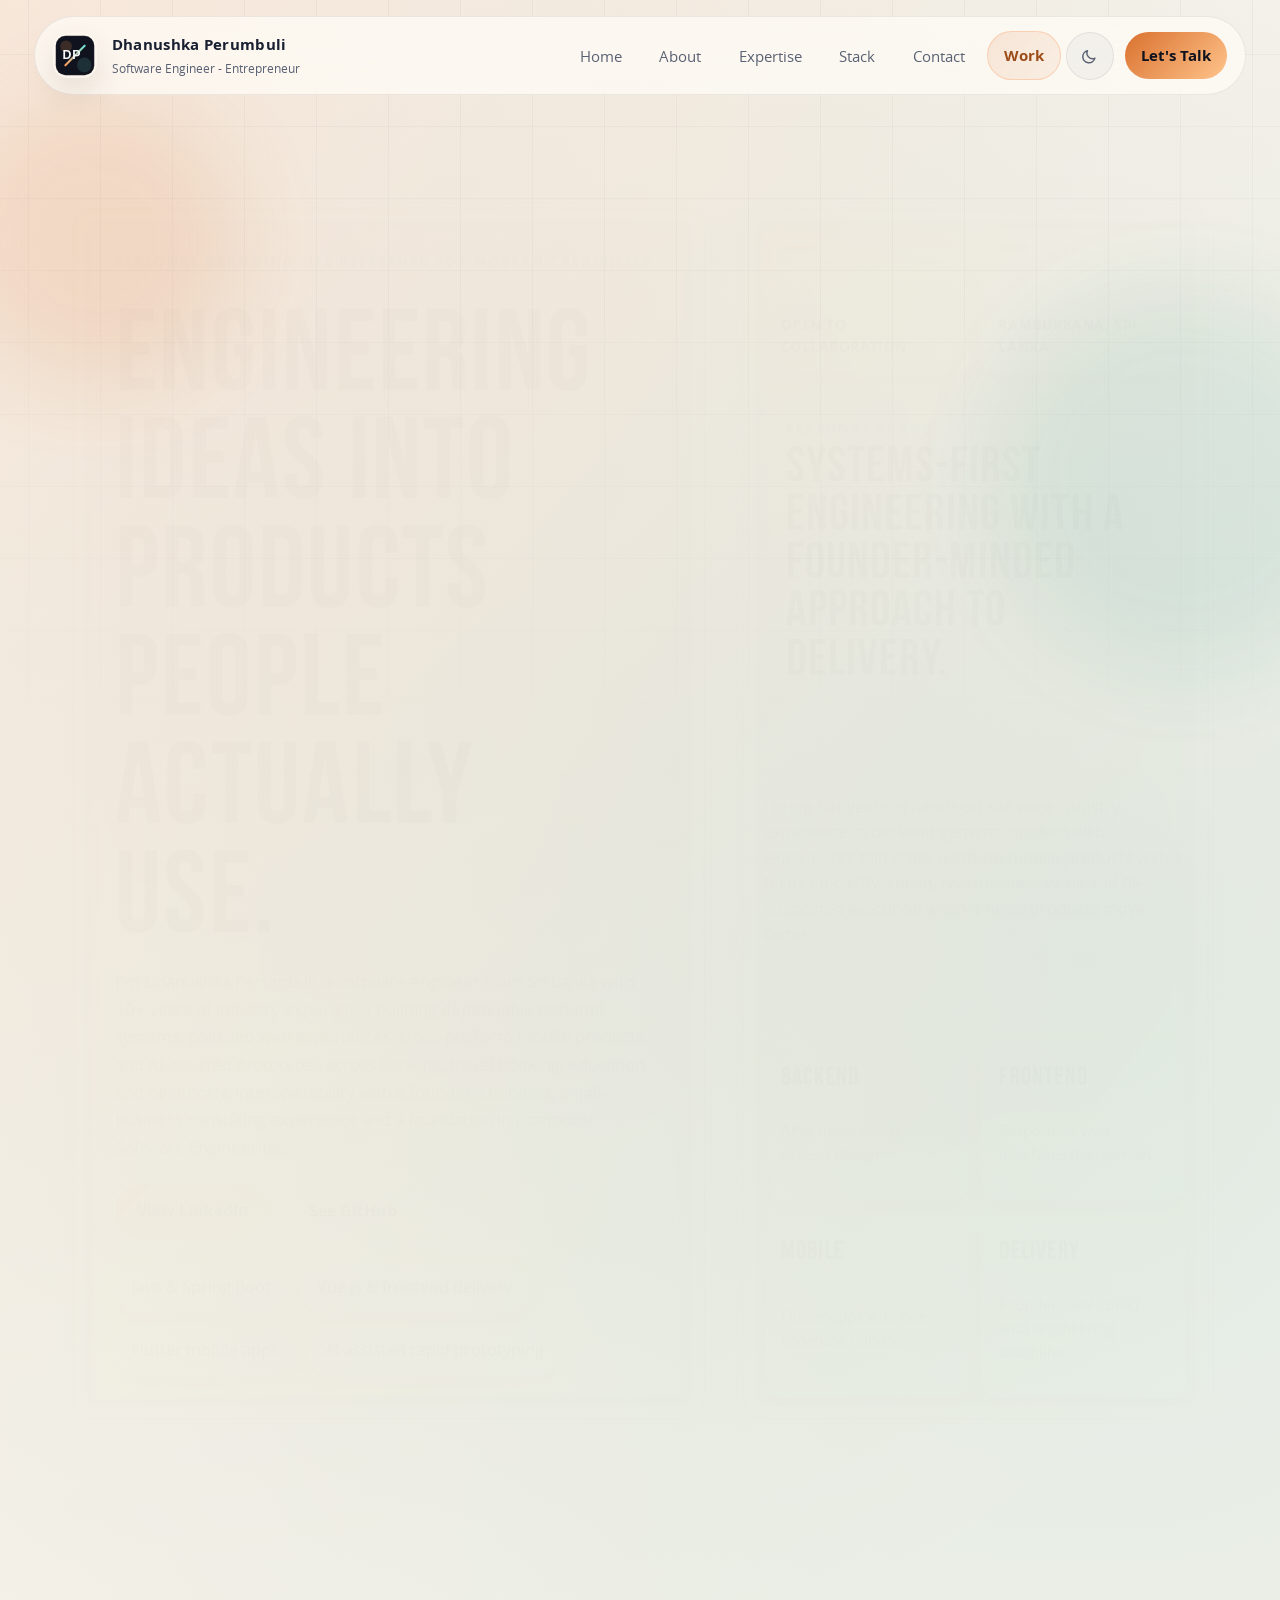
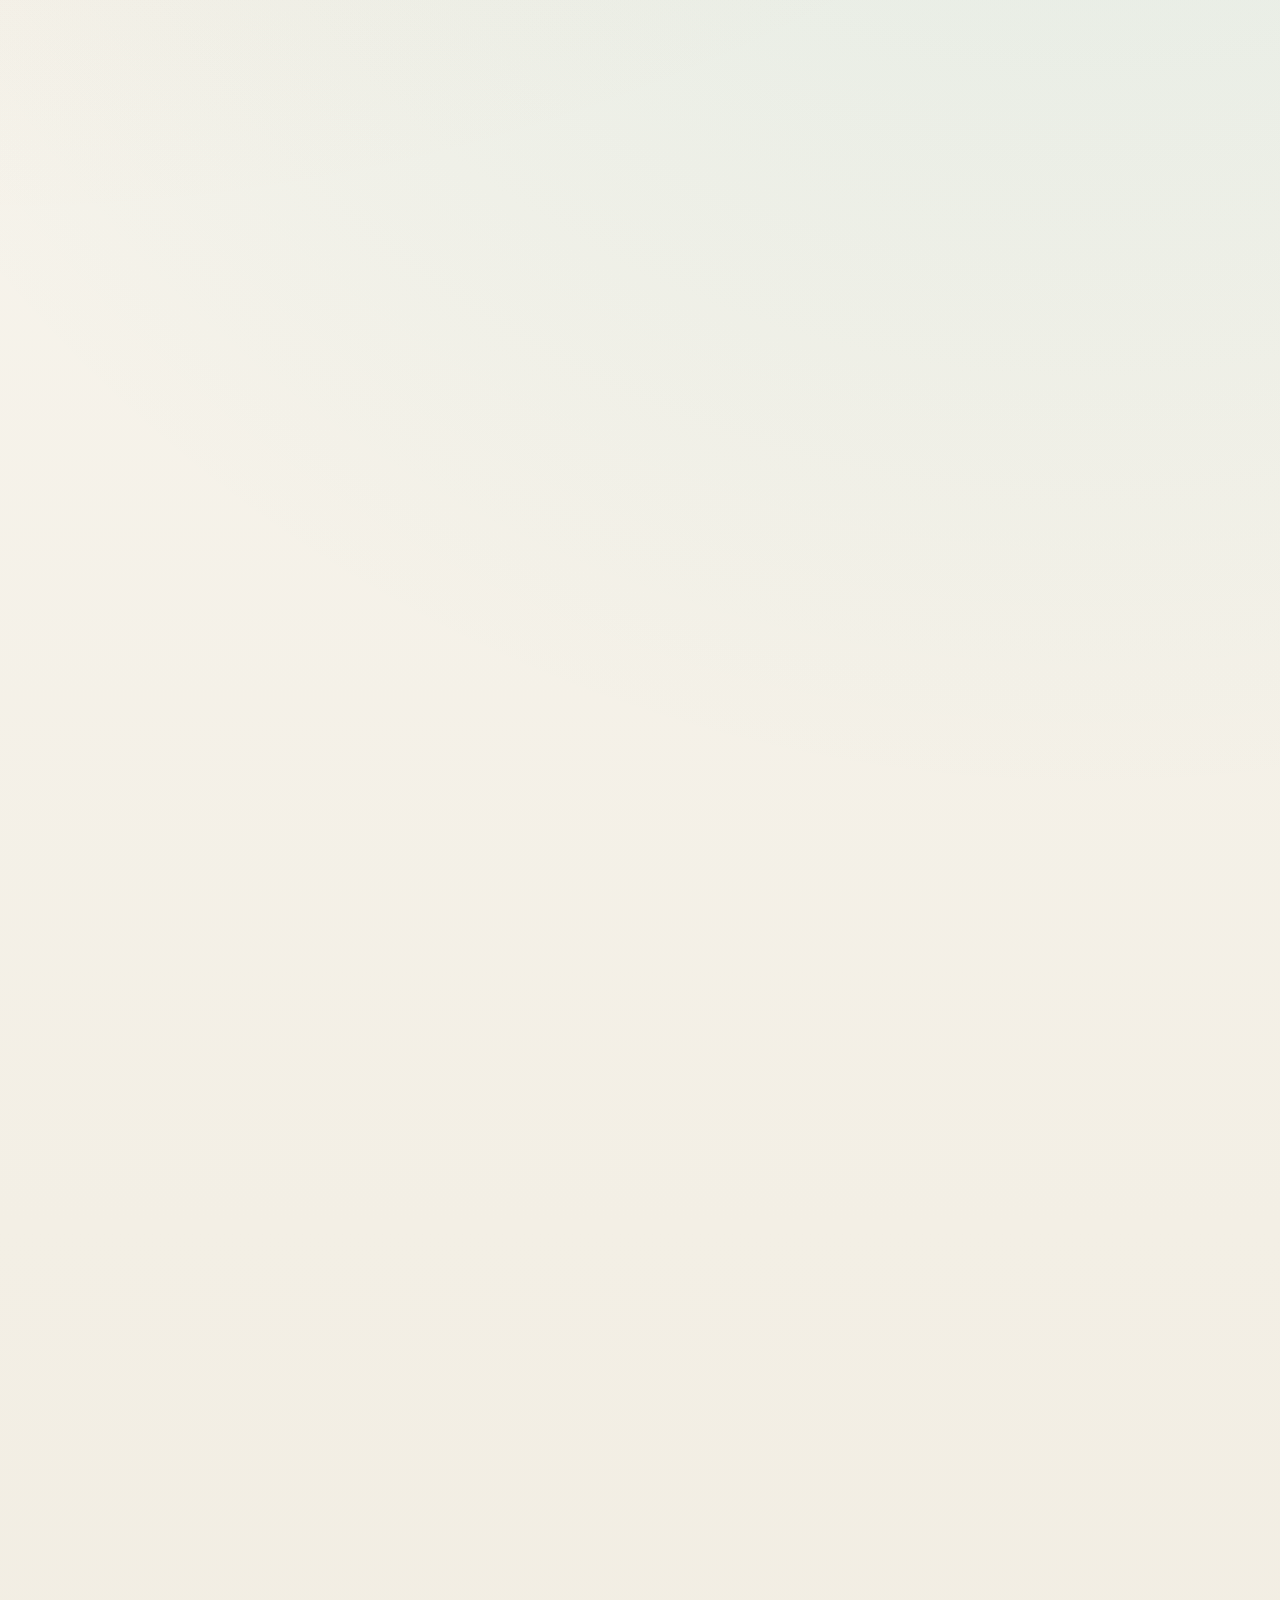
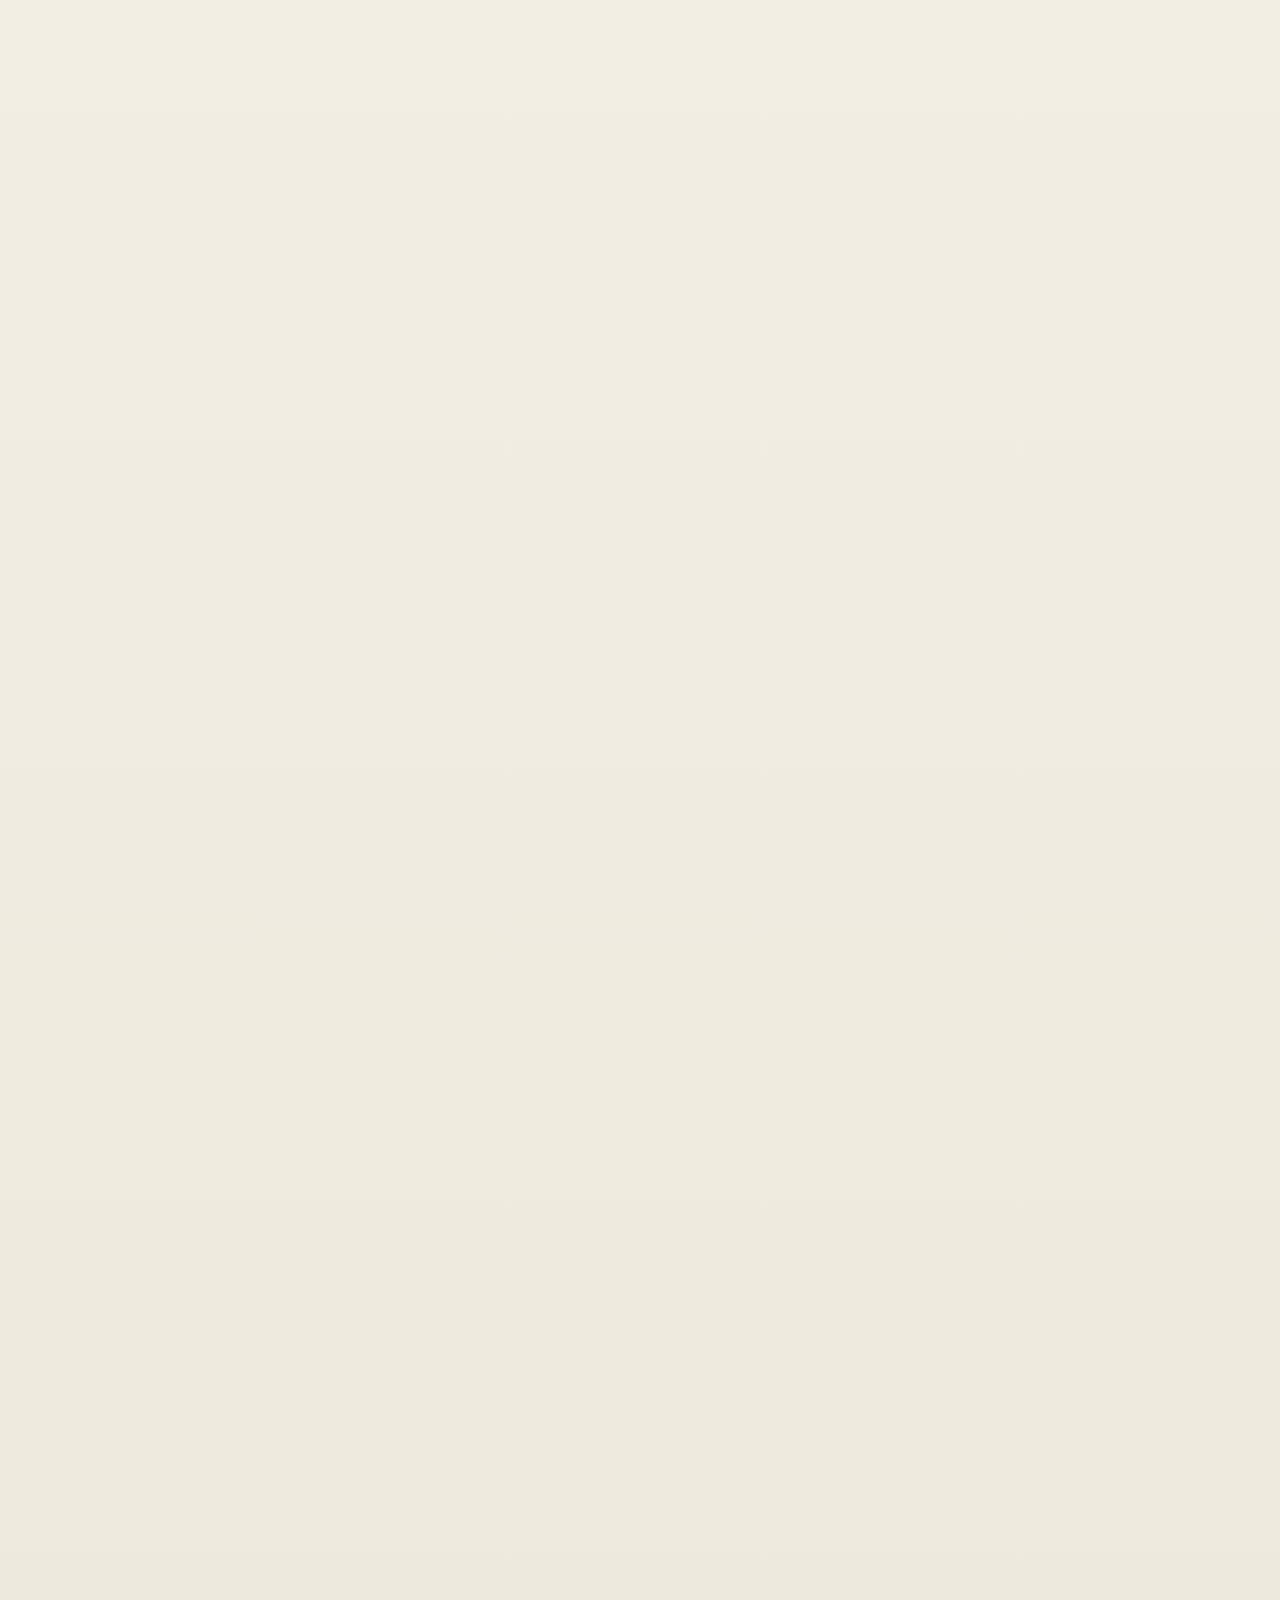
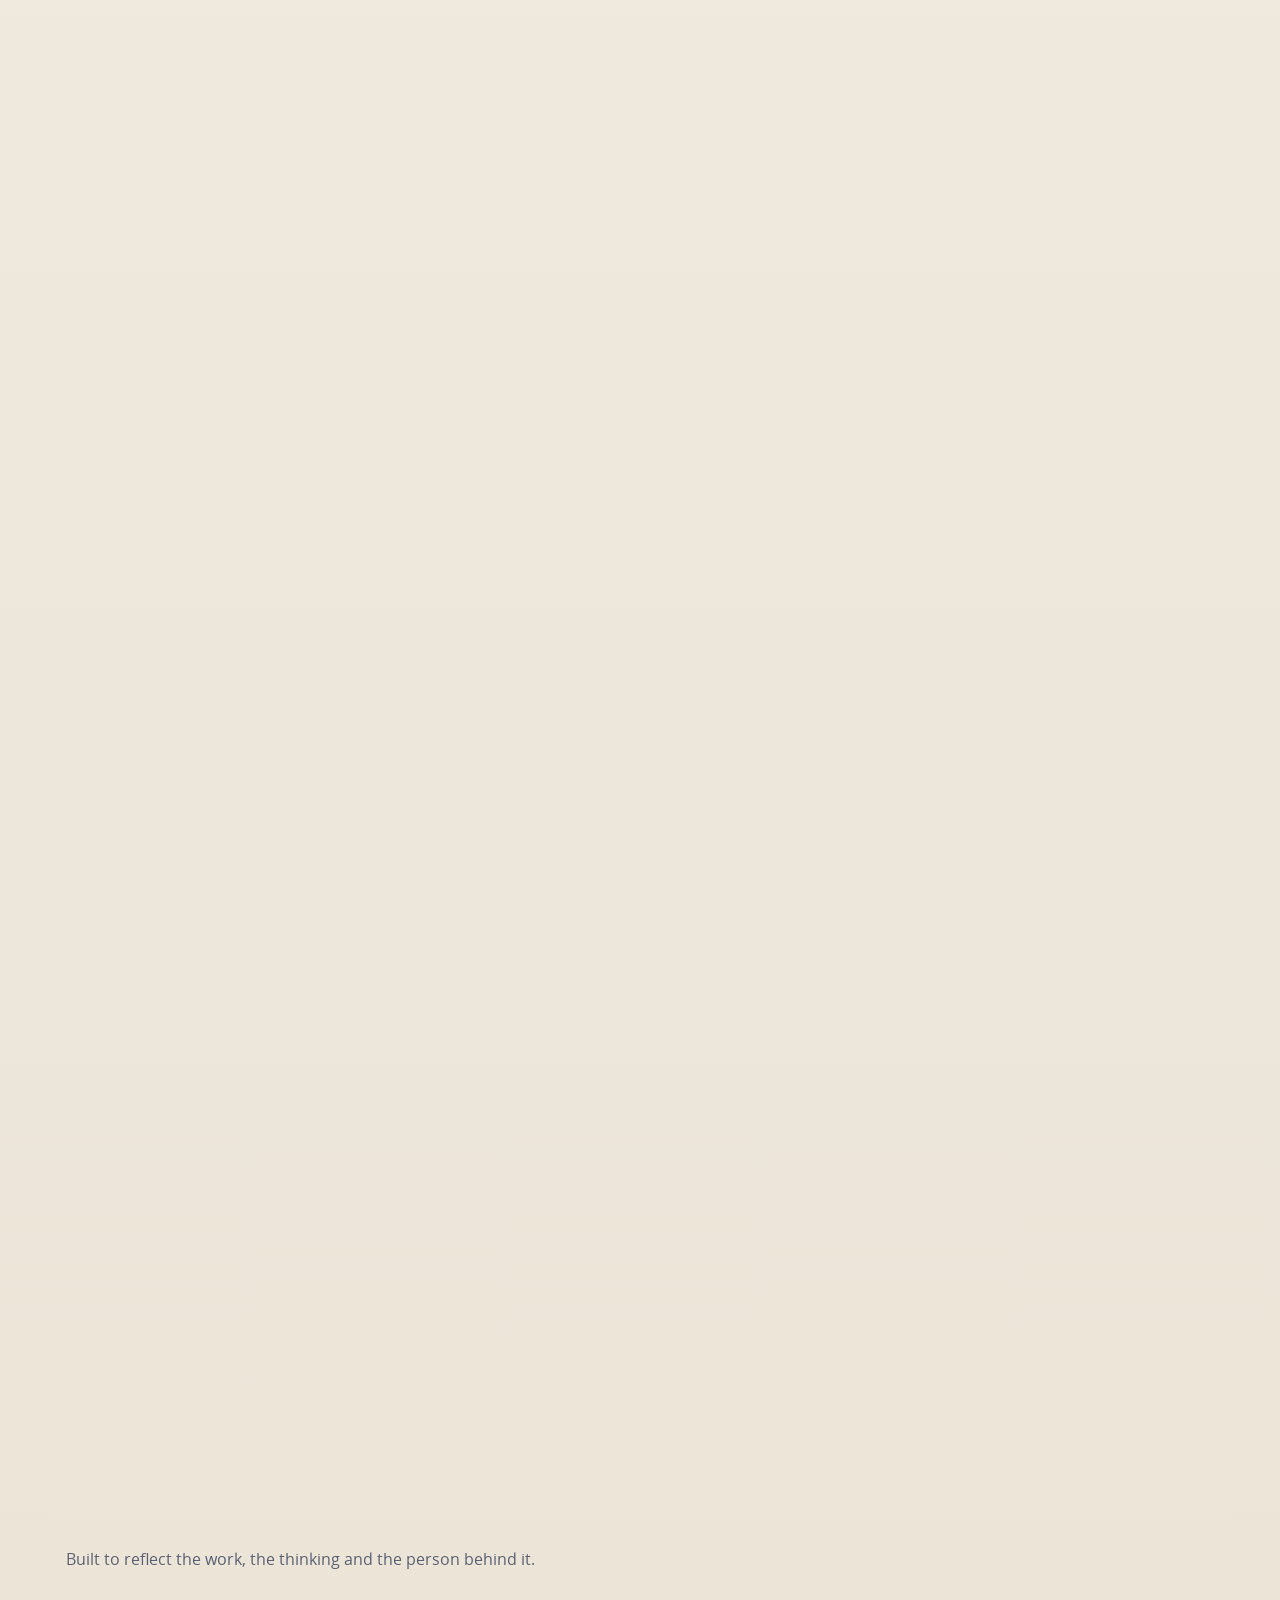
==== commit f8becf7c: "added cache bursting" ====
--- a/index.html
+++ b/index.html
@@ -23,7 +23,7 @@
     <meta name="referrer" content="strict-origin-when-cross-origin" />
 
     <link rel="canonical" href="https://dhanushkakp.github.io/" />
-    <link rel="icon" type="image/svg+xml" href="/favicon.svg" />
+    <link rel="icon" type="image/svg+xml" href="/favicon.svg?v=20260516" />
 
     <meta property="og:type" content="website" />
     <meta property="og:site_name" content="Dhanushka Perumbuli" />
@@ -107,10 +107,10 @@
       }
     </script>
 
-    <link rel="stylesheet" href="/fonts/opensans/stylesheet.css" />
-    <link rel="stylesheet" href="/fonts/bebas/stylesheet.css" />
-    <link rel="stylesheet" href="/fonts/font-awesome.min.css" />
-    <link rel="stylesheet" href="/css/main.css" />
+    <link rel="stylesheet" href="/fonts/opensans/stylesheet.css?v=20260516" />
+    <link rel="stylesheet" href="/fonts/bebas/stylesheet.css?v=20260516" />
+    <link rel="stylesheet" href="/fonts/font-awesome.min.css?v=20260516" />
+    <link rel="stylesheet" href="/css/main.css?v=20260516" />
   </head>
 
   <body class="page-home">
@@ -122,7 +122,10 @@
 
     <header class="site-header" id="home">
       <a class="brand" href="#home" aria-label="Dhanushka Perumbuli home">
-        <img src="/logo-personal.svg" alt="Dhanushka Perumbuli logo" />
+        <img
+          src="/logo-personal.svg?v=20260516"
+          alt="Dhanushka Perumbuli logo"
+        />
         <span>
           <strong>Dhanushka Perumbuli</strong>
           <small>Software Engineer - Entrepreneur</small>
@@ -576,6 +579,6 @@
       <p>Built to reflect the work, the thinking and the person behind it.</p>
     </footer>
 
-    <script src="/js/main.js"></script>
+    <script src="/js/main.js?v=20260516"></script>
   </body>
 </html>
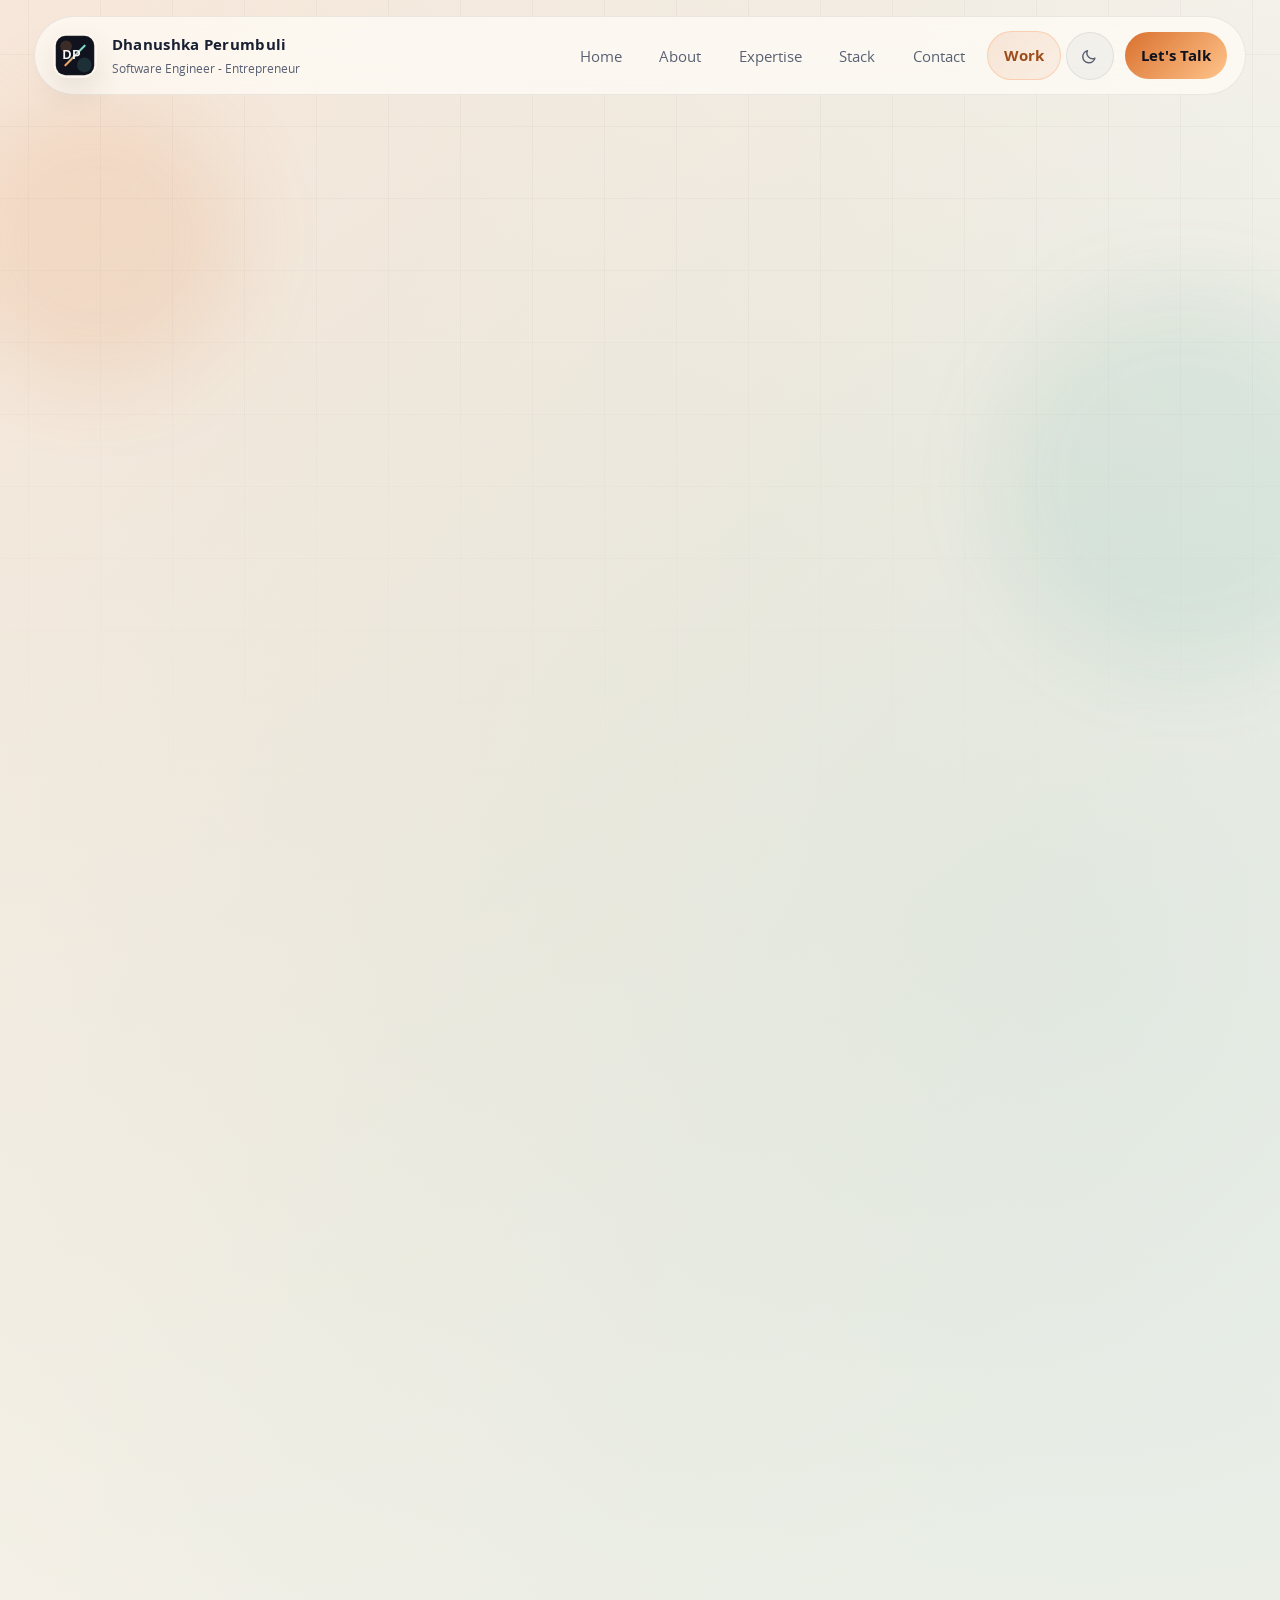
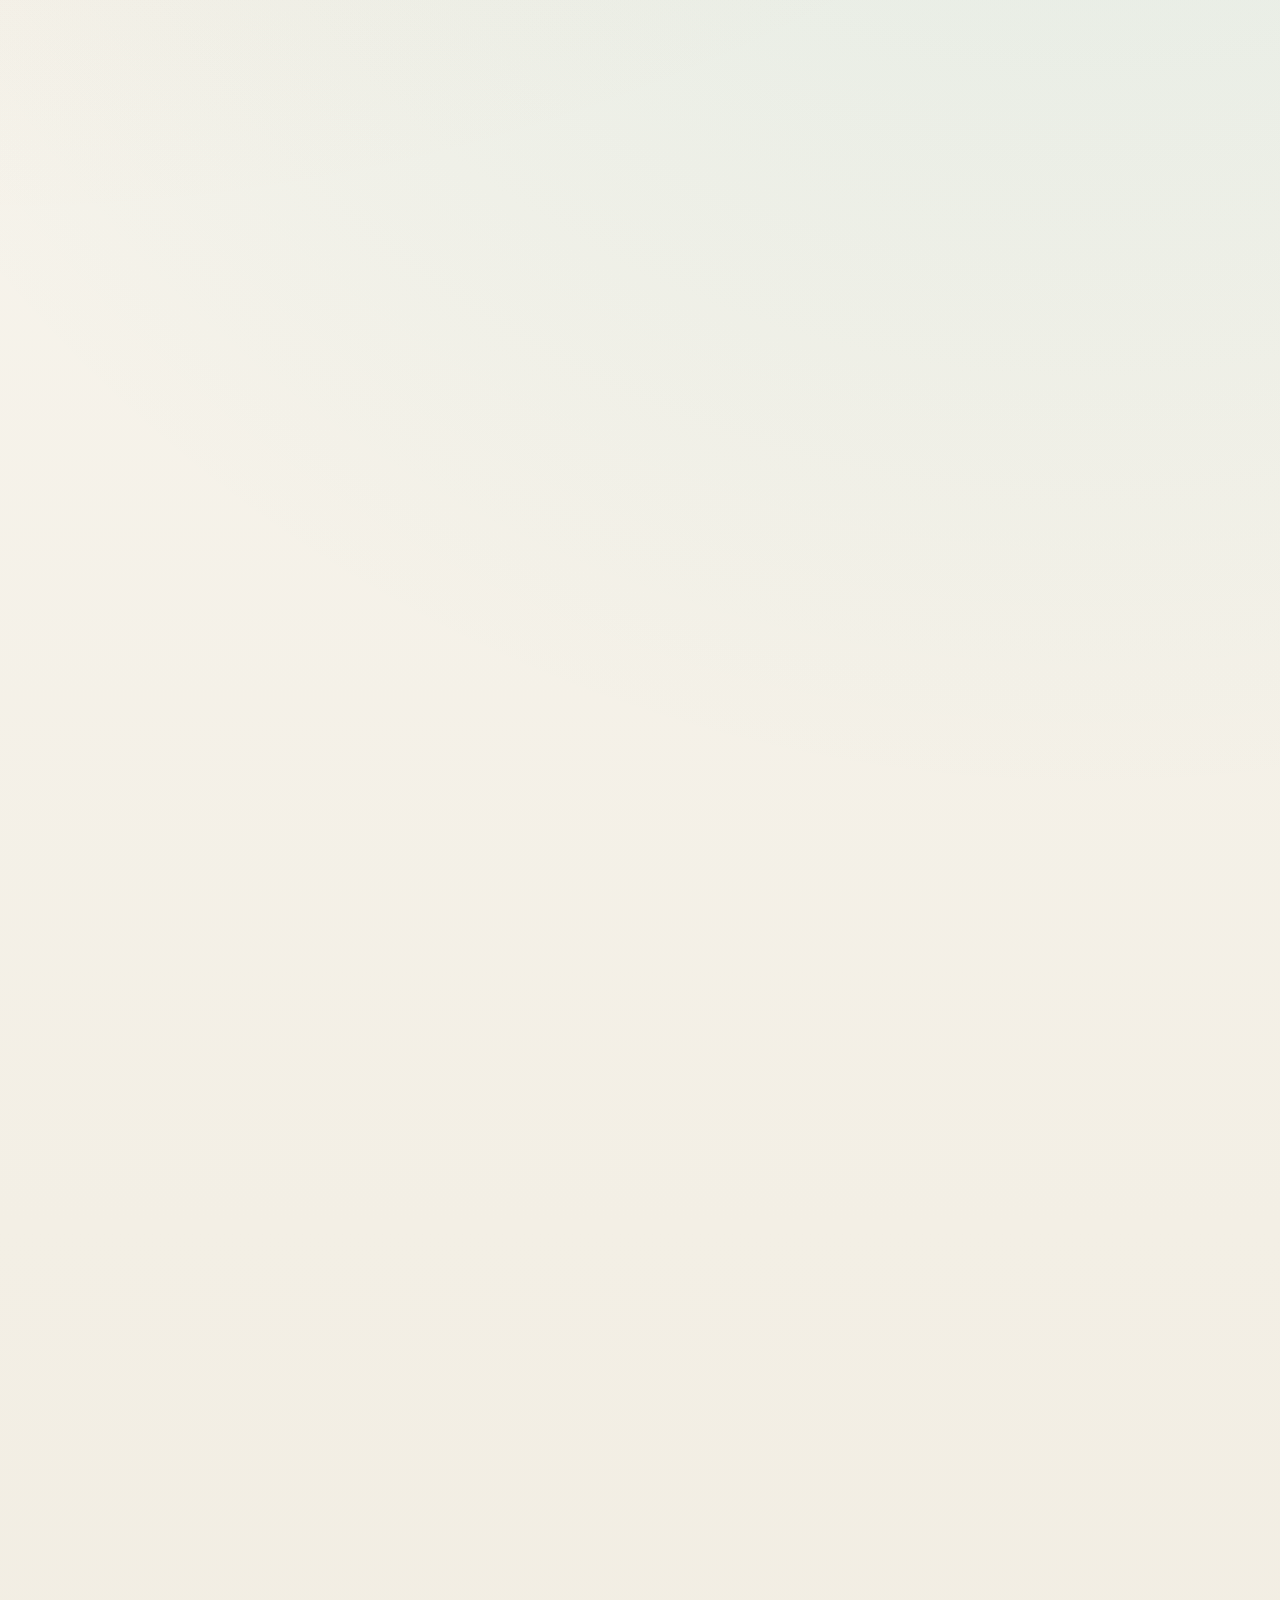
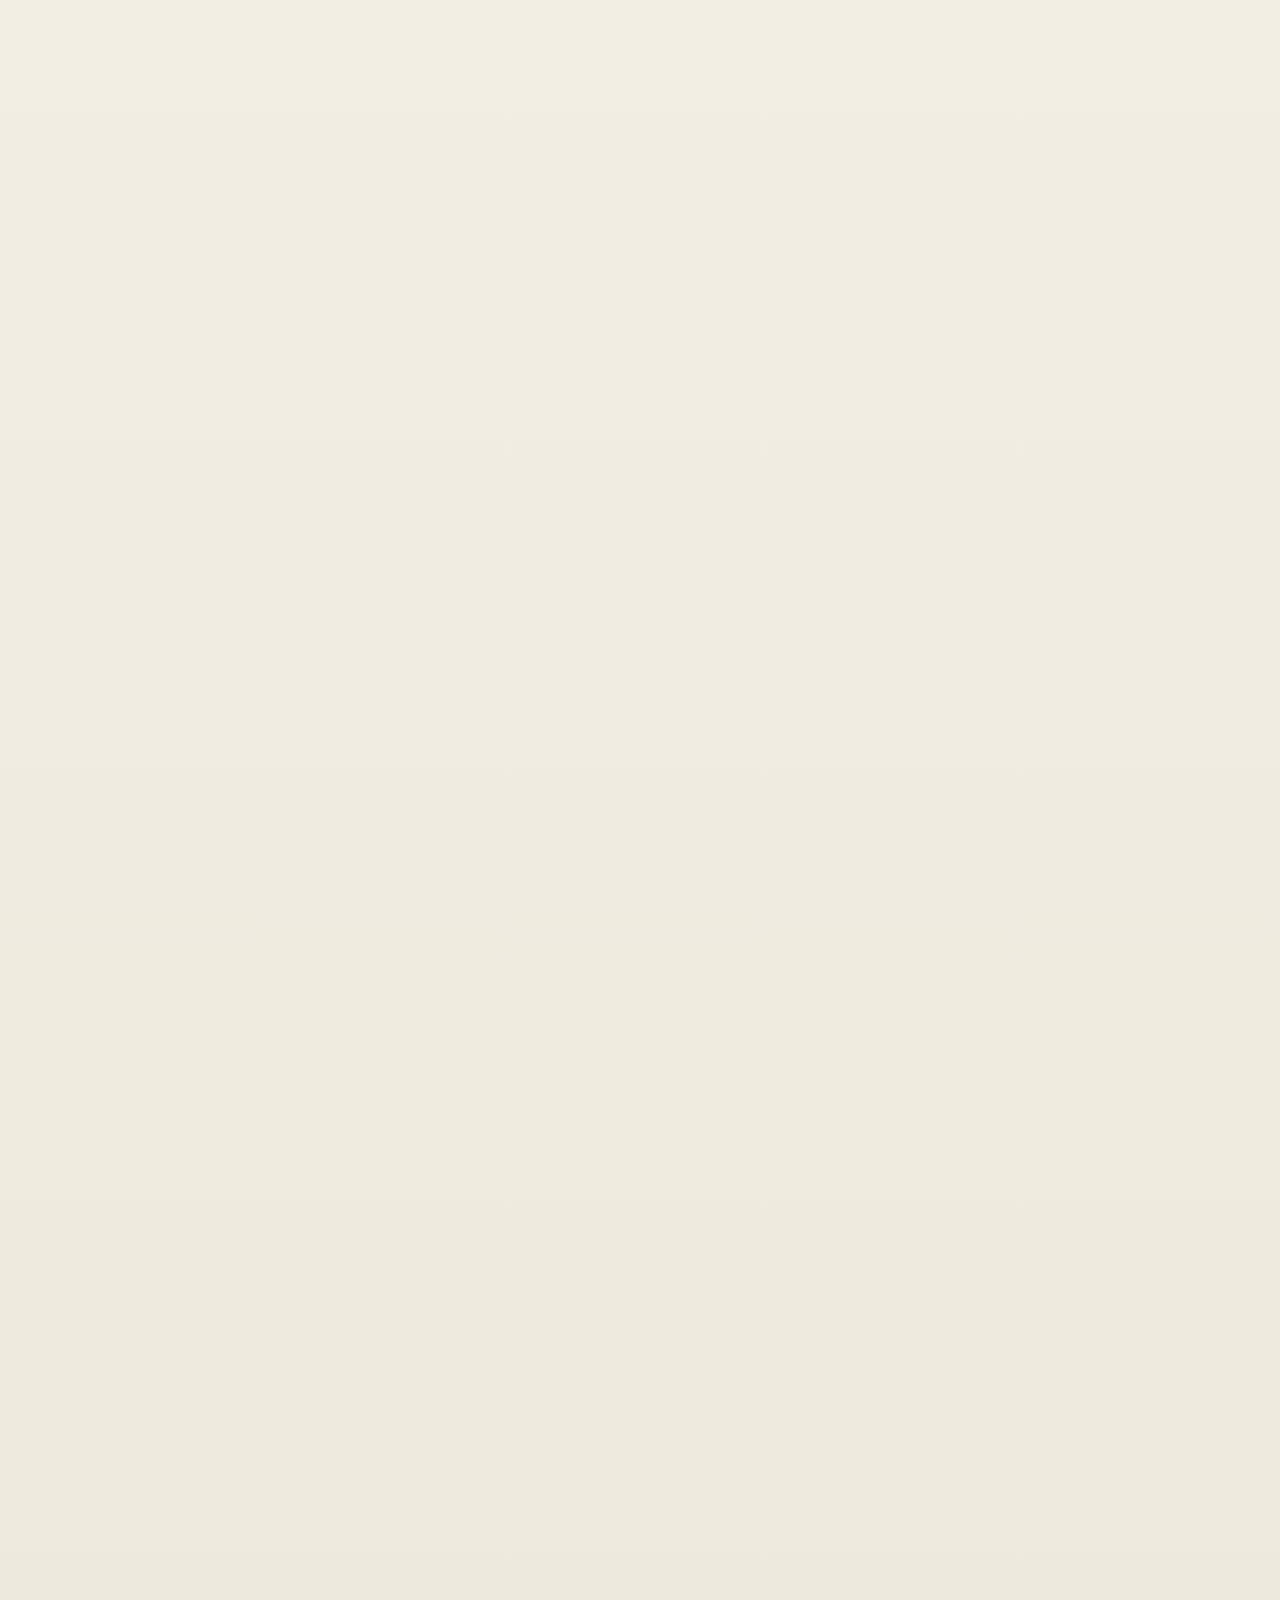
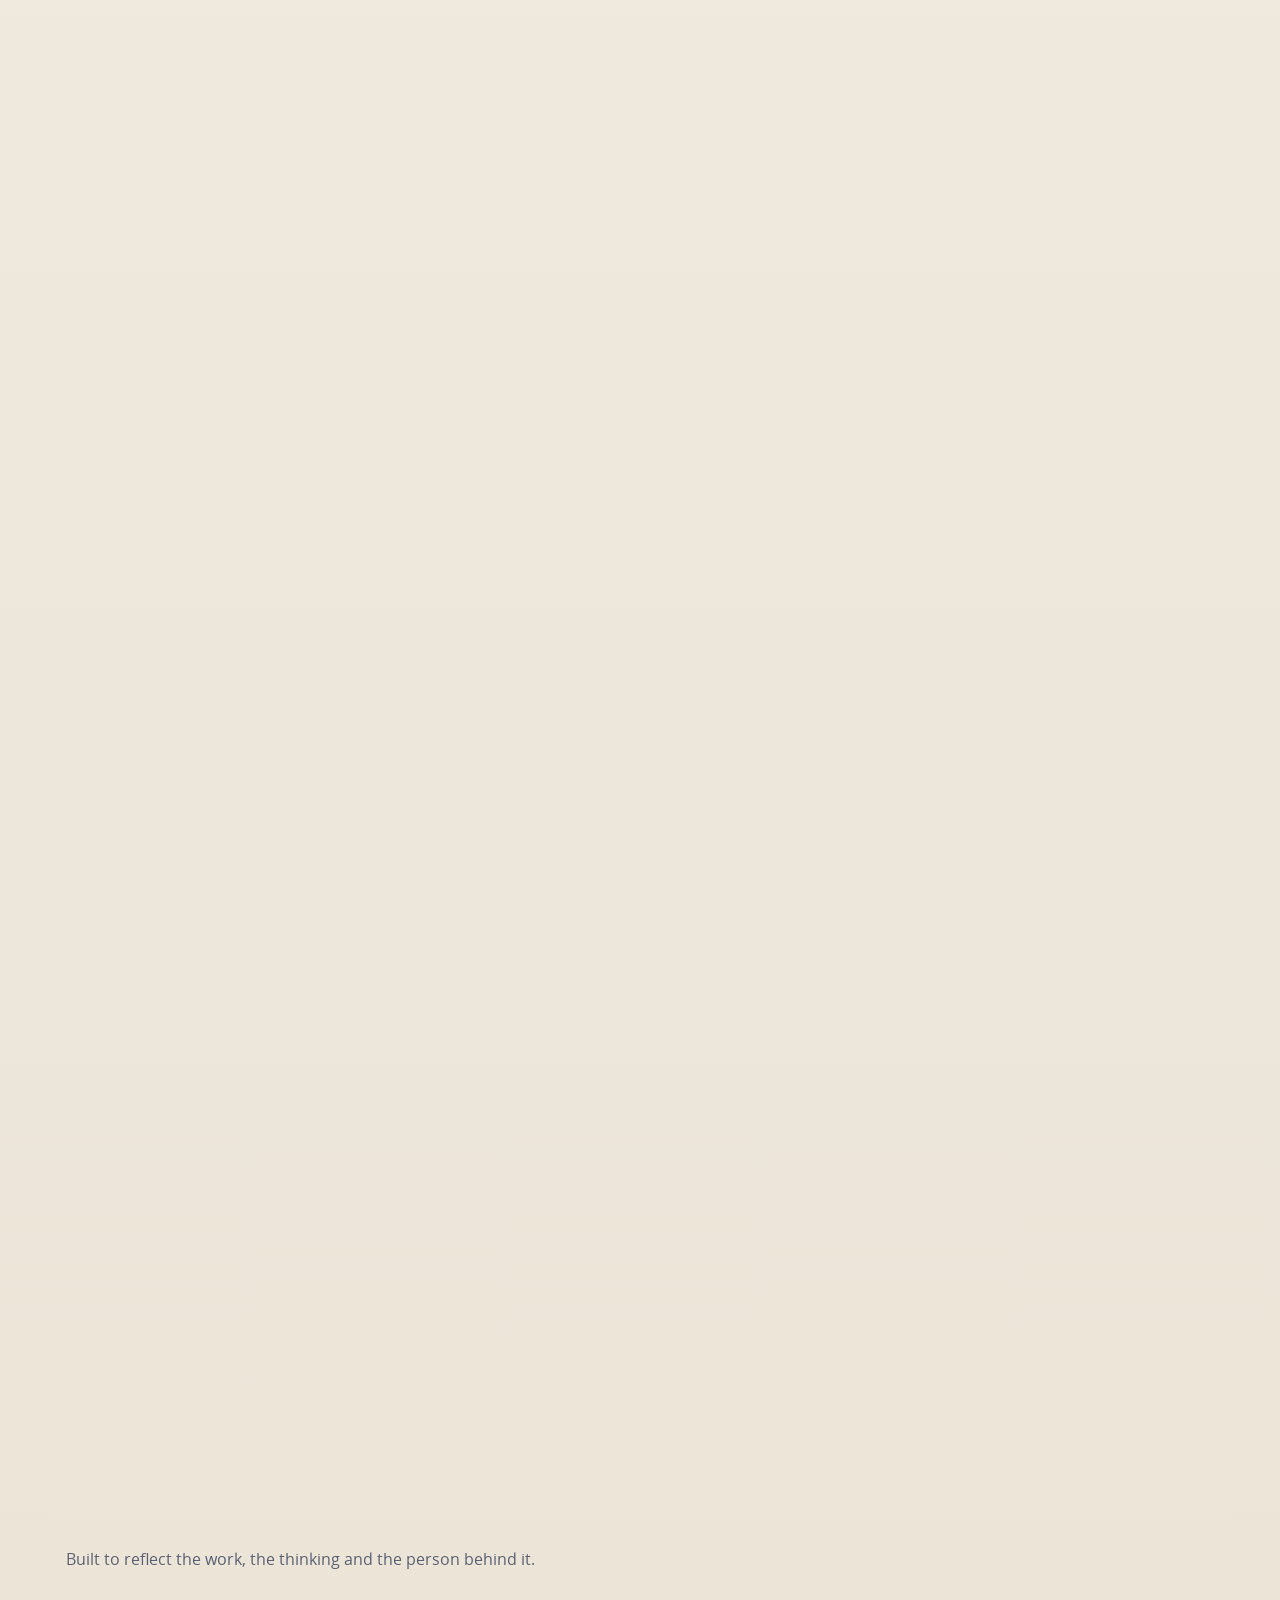
==== commit c162f6f1: "add social preview" ====
--- a/index.html
+++ b/index.html
@@ -38,11 +38,18 @@
     />
     <meta
       property="og:image"
-      content="https://dhanushkakp.github.io/logo-personal.svg"
-    />
+      content="https://dhanushkakp.github.io/social-preview.png?v=20260516"
+    />
+    <meta
+      property="og:image:secure_url"
+      content="https://dhanushkakp.github.io/social-preview.png?v=20260516"
+    />
+    <meta property="og:image:type" content="image/png" />
+    <meta property="og:image:width" content="1200" />
+    <meta property="og:image:height" content="630" />
     <meta
       property="og:image:alt"
-      content="Dhanushka Perumbuli personal brand logo"
+      content="Dhanushka Perumbuli social preview card"
     />
 
     <meta name="twitter:card" content="summary_large_image" />
@@ -58,11 +65,11 @@
     />
     <meta
       name="twitter:image"
-      content="https://dhanushkakp.github.io/logo-personal.svg"
+      content="https://dhanushkakp.github.io/social-preview.png?v=20260516"
     />
     <meta
       name="twitter:image:alt"
-      content="Dhanushka Perumbuli personal brand logo"
+      content="Dhanushka Perumbuli social preview card"
     />
 
     <script type="application/ld+json">
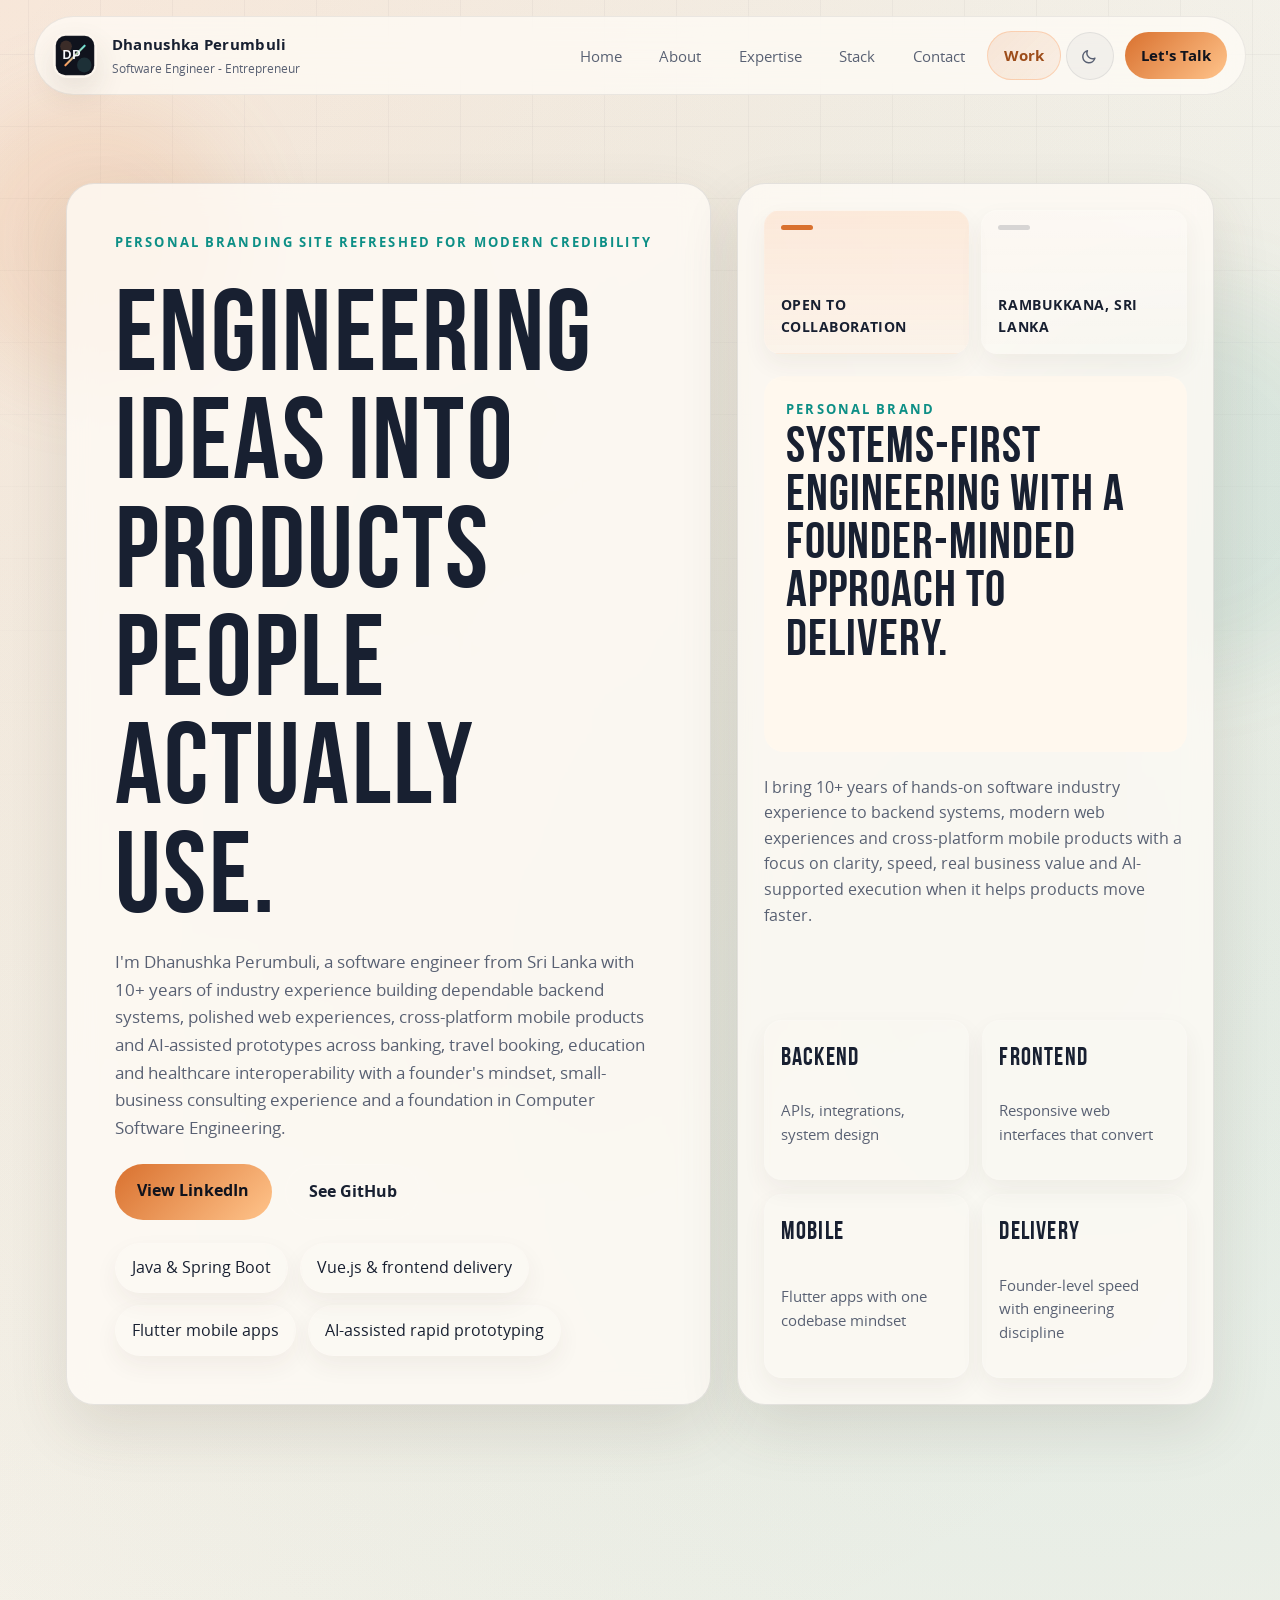
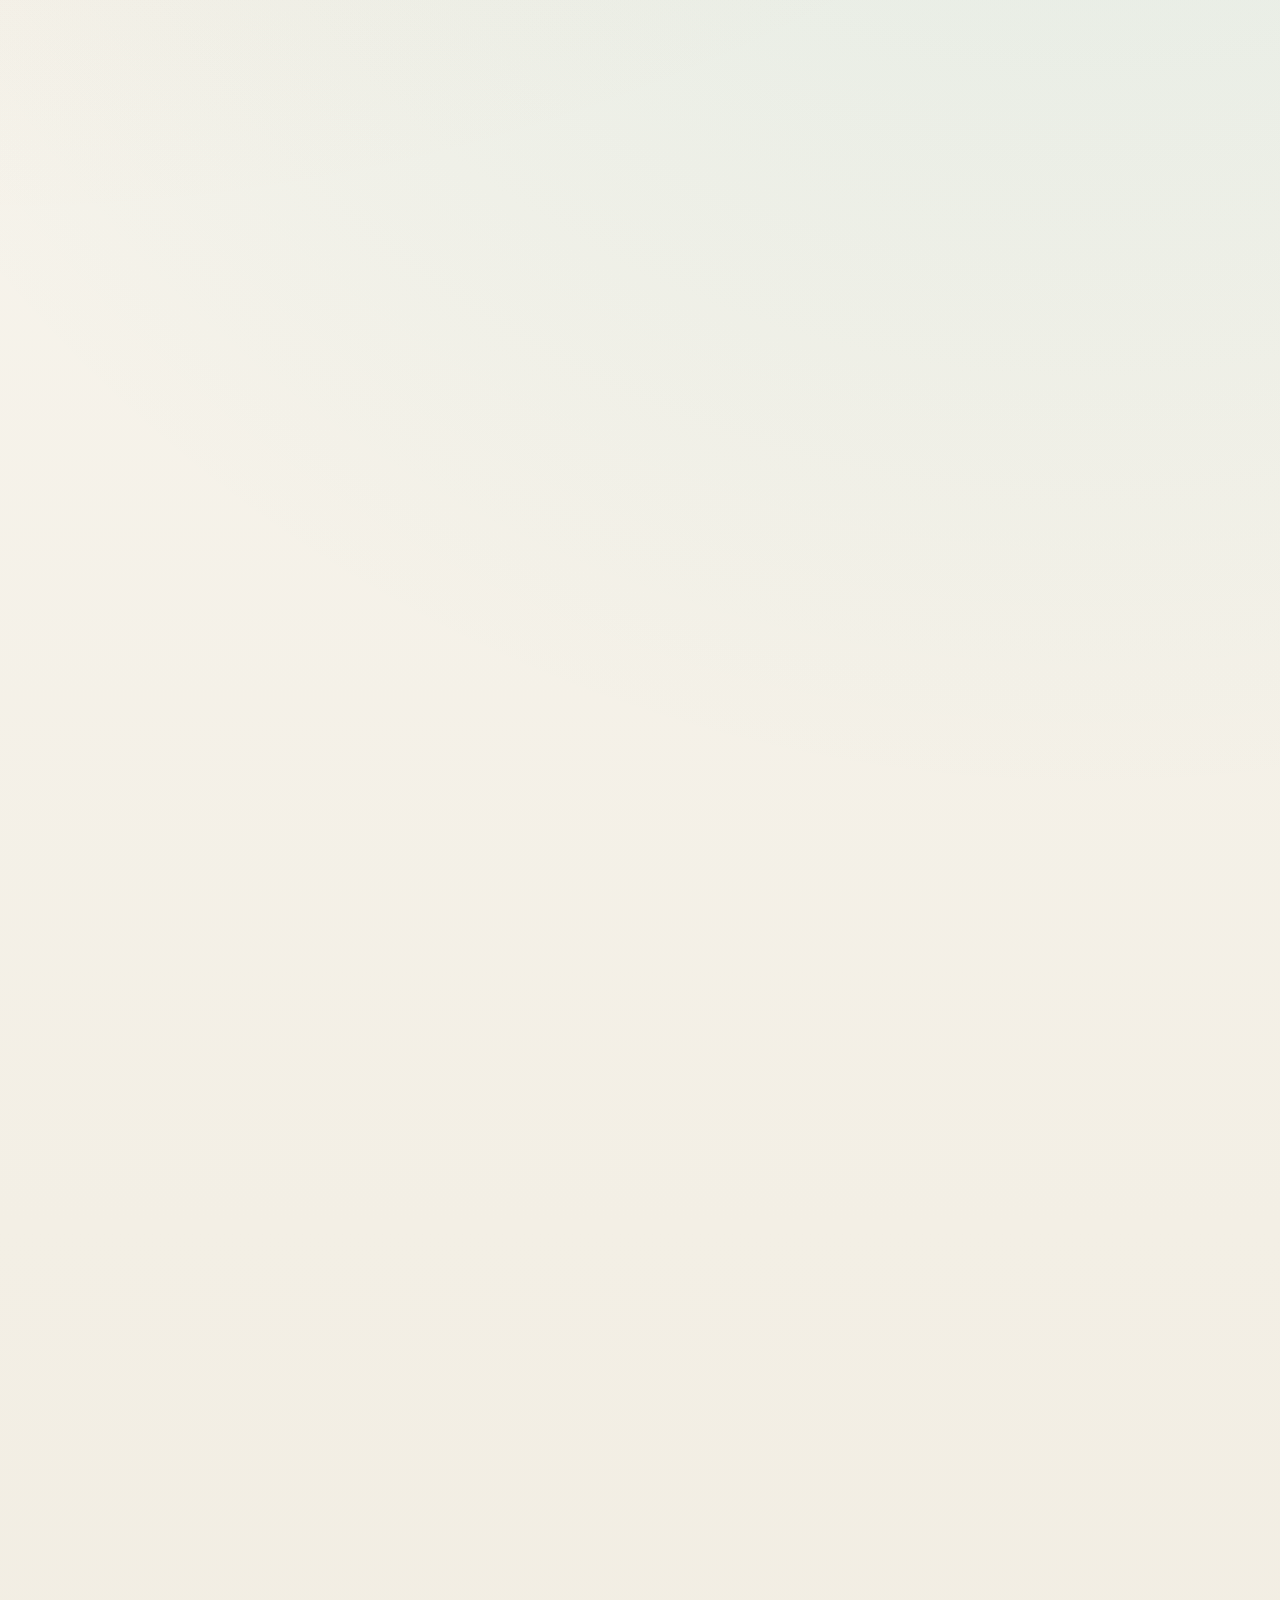
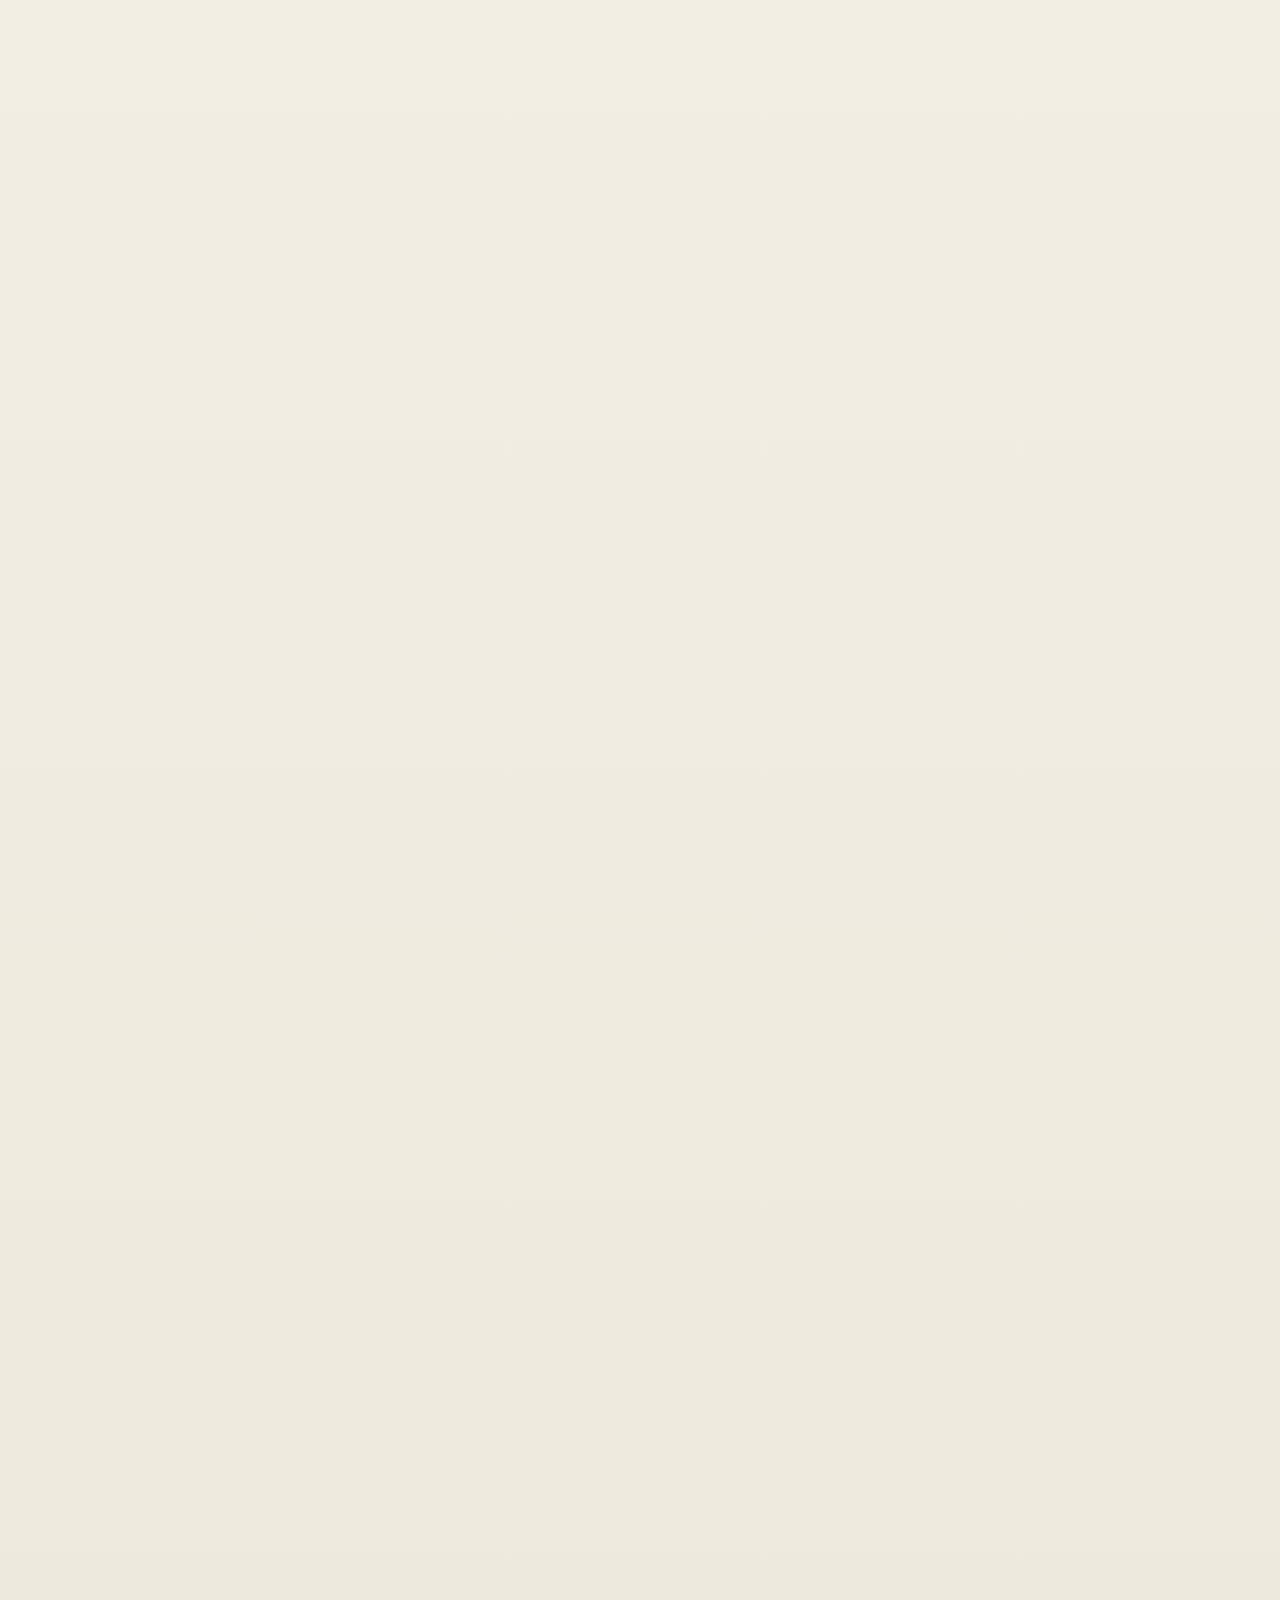
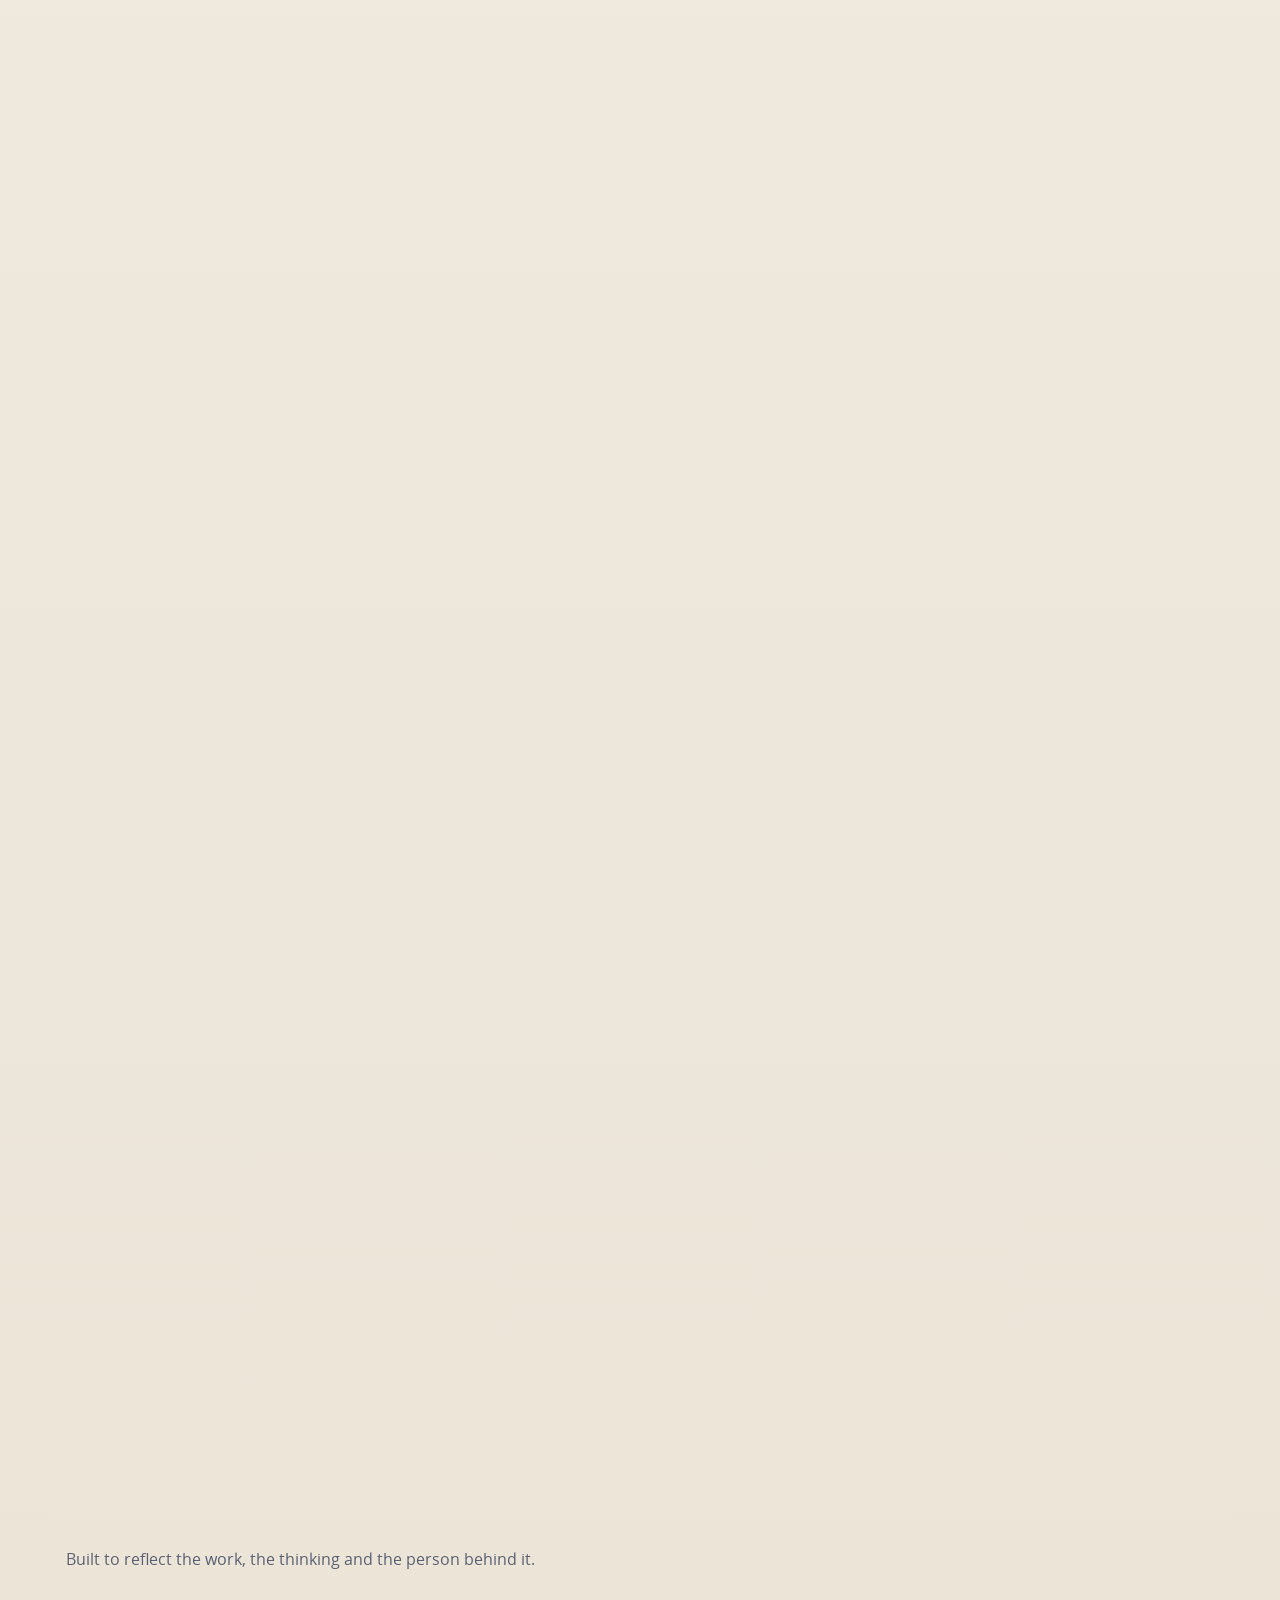
==== commit 169e9063: "add floating icon" ====
--- a/index.html
+++ b/index.html
@@ -582,6 +582,10 @@
       </section>
     </main>
 
+    <a class="work-shortcut" href="/work/" aria-label="View work portfolio">
+      <span>View Work</span>
+    </a>
+
     <footer class="site-footer">
       <p>Built to reflect the work, the thinking and the person behind it.</p>
     </footer>
--- a/css/main.css
+++ b/css/main.css
@@ -1,393 +1,427 @@
 :root {
-    --bg: #10131d;
-    --bg-soft: rgba(19, 24, 36, 0.82);
-    --surface: rgba(21, 28, 42, 0.72);
-    --surface-strong: rgba(24, 34, 52, 0.9);
-    --surface-border: rgba(255, 255, 255, 0.1);
-    --text: #f5f7fb;
-    --muted: #a3afc2;
-    --accent: #ff9c5b;
-    --accent-soft: rgba(255, 156, 91, 0.16);
-    --accent-cool: #6de2d6;
-    --shadow: 0 24px 70px rgba(0, 0, 0, 0.32);
-    --radius: 28px;
-    --radius-sm: 18px;
-    --container: 1180px;
+  --bg: #10131d;
+  --bg-soft: rgba(19, 24, 36, 0.82);
+  --surface: rgba(21, 28, 42, 0.72);
+  --surface-strong: rgba(24, 34, 52, 0.9);
+  --surface-border: rgba(255, 255, 255, 0.1);
+  --text: #f5f7fb;
+  --muted: #a3afc2;
+  --accent: #ff9c5b;
+  --accent-soft: rgba(255, 156, 91, 0.16);
+  --accent-cool: #6de2d6;
+  --shadow: 0 24px 70px rgba(0, 0, 0, 0.32);
+  --radius: 28px;
+  --radius-sm: 18px;
+  --container: 1180px;
 }
 
 :root[data-theme="light"] {
-    --bg: #f3efe5;
-    --bg-soft: rgba(255, 250, 242, 0.88);
-    --surface: rgba(255, 252, 247, 0.78);
-    --surface-strong: rgba(255, 248, 238, 0.96);
-    --surface-border: rgba(27, 33, 47, 0.1);
-    --text: #182031;
-    --muted: #596173;
-    --accent: #d9712f;
-    --accent-soft: rgba(217, 113, 47, 0.12);
-    --accent-cool: #0d8f86;
-    --shadow: 0 24px 60px rgba(70, 56, 38, 0.12);
+  --bg: #f3efe5;
+  --bg-soft: rgba(255, 250, 242, 0.88);
+  --surface: rgba(255, 252, 247, 0.78);
+  --surface-strong: rgba(255, 248, 238, 0.96);
+  --surface-border: rgba(27, 33, 47, 0.1);
+  --text: #182031;
+  --muted: #596173;
+  --accent: #d9712f;
+  --accent-soft: rgba(217, 113, 47, 0.12);
+  --accent-cool: #0d8f86;
+  --shadow: 0 24px 60px rgba(70, 56, 38, 0.12);
 }
 
 * {
-    box-sizing: border-box;
+  box-sizing: border-box;
 }
 
 html {
-    scroll-behavior: smooth;
+  scroll-behavior: smooth;
 }
 
 body {
-    margin: 0;
-    background:
-        radial-gradient(circle at top left, rgba(255, 156, 91, 0.18), transparent 28%),
-        radial-gradient(circle at 85% 15%, rgba(109, 226, 214, 0.14), transparent 26%),
-        linear-gradient(180deg, #0c1018 0%, #10131d 40%, #0b0f17 100%);
-    color: var(--text);
-    font-family: "Open Sans", "Segoe UI", sans-serif;
-    min-height: 100vh;
-    line-height: 1.6;
+  margin: 0;
+  background:
+    radial-gradient(
+      circle at top left,
+      rgba(255, 156, 91, 0.18),
+      transparent 28%
+    ),
+    radial-gradient(
+      circle at 85% 15%,
+      rgba(109, 226, 214, 0.14),
+      transparent 26%
+    ),
+    linear-gradient(180deg, #0c1018 0%, #10131d 40%, #0b0f17 100%);
+  color: var(--text);
+  font-family: "Open Sans", "Segoe UI", sans-serif;
+  min-height: 100vh;
+  line-height: 1.6;
 }
 
 :root[data-theme="light"] body {
-    background:
-        radial-gradient(circle at top left, rgba(217, 113, 47, 0.14), transparent 28%),
-        radial-gradient(circle at 85% 15%, rgba(13, 143, 134, 0.1), transparent 26%),
-        linear-gradient(180deg, #fcfaf5 0%, #f3efe5 44%, #ebe4d7 100%);
+  background:
+    radial-gradient(
+      circle at top left,
+      rgba(217, 113, 47, 0.14),
+      transparent 28%
+    ),
+    radial-gradient(
+      circle at 85% 15%,
+      rgba(13, 143, 134, 0.1),
+      transparent 26%
+    ),
+    linear-gradient(180deg, #fcfaf5 0%, #f3efe5 44%, #ebe4d7 100%);
 }
 
 img {
-    display: block;
-    max-width: 100%;
+  display: block;
+  max-width: 100%;
 }
 
 a {
-    color: inherit;
-    text-decoration: none;
+  color: inherit;
+  text-decoration: none;
 }
 
 button,
 input,
 textarea {
-    font: inherit;
+  font: inherit;
 }
 
 .page-bg {
-    inset: 0;
-    overflow: hidden;
-    pointer-events: none;
-    position: fixed;
-    z-index: 0;
+  inset: 0;
+  overflow: hidden;
+  pointer-events: none;
+  position: fixed;
+  z-index: 0;
 }
 
 .page-glow {
-    border-radius: 999px;
-    filter: blur(40px);
-    position: absolute;
+  border-radius: 999px;
+  filter: blur(40px);
+  position: absolute;
 }
 
 .glow-one {
-    background: rgba(255, 156, 91, 0.14);
-    height: 18rem;
-    left: -3rem;
-    top: 6rem;
-    width: 18rem;
+  background: rgba(255, 156, 91, 0.14);
+  height: 18rem;
+  left: -3rem;
+  top: 6rem;
+  width: 18rem;
 }
 
 .glow-two {
-    background: rgba(109, 226, 214, 0.1);
-    height: 24rem;
-    right: -6rem;
-    top: 18rem;
-    width: 24rem;
+  background: rgba(109, 226, 214, 0.1);
+  height: 24rem;
+  right: -6rem;
+  top: 18rem;
+  width: 24rem;
 }
 
 :root[data-theme="light"] .glow-one {
-    background: rgba(217, 113, 47, 0.12);
+  background: rgba(217, 113, 47, 0.12);
 }
 
 :root[data-theme="light"] .glow-two {
-    background: rgba(13, 143, 134, 0.08);
+  background: rgba(13, 143, 134, 0.08);
 }
 
 .page-grid {
-    background-image:
-        linear-gradient(rgba(255, 255, 255, 0.04) 1px, transparent 1px),
-        linear-gradient(90deg, rgba(255, 255, 255, 0.04) 1px, transparent 1px);
-    background-position: center;
-    background-size: 72px 72px;
-    inset: 0;
-    mask-image: linear-gradient(180deg, rgba(0, 0, 0, 0.7), transparent 92%);
-    position: absolute;
+  background-image:
+    linear-gradient(rgba(255, 255, 255, 0.04) 1px, transparent 1px),
+    linear-gradient(90deg, rgba(255, 255, 255, 0.04) 1px, transparent 1px);
+  background-position: center;
+  background-size: 72px 72px;
+  inset: 0;
+  mask-image: linear-gradient(180deg, rgba(0, 0, 0, 0.7), transparent 92%);
+  position: absolute;
 }
 
 :root[data-theme="light"] .page-grid {
-    background-image:
-        linear-gradient(rgba(24, 32, 49, 0.05) 1px, transparent 1px),
-        linear-gradient(90deg, rgba(24, 32, 49, 0.05) 1px, transparent 1px);
+  background-image:
+    linear-gradient(rgba(24, 32, 49, 0.05) 1px, transparent 1px),
+    linear-gradient(90deg, rgba(24, 32, 49, 0.05) 1px, transparent 1px);
 }
 
 .site-header,
 main,
 .site-footer {
-    position: relative;
-    z-index: 1;
+  position: relative;
+  z-index: 1;
 }
 
 .site-header {
-    align-items: center;
-    backdrop-filter: blur(18px);
-    background: rgba(10, 14, 22, 0.56);
-    border: 1px solid rgba(255, 255, 255, 0.06);
-    border-radius: 999px;
-    display: flex;
-    gap: 1rem;
-    justify-content: space-between;
-    margin: 1rem auto 0;
-    max-width: calc(var(--container) + 2rem);
-    padding: 0.9rem 1.1rem;
-    position: sticky;
-    top: 1rem;
-    width: calc(100% - 2rem);
-    z-index: 10;
+  align-items: center;
+  backdrop-filter: blur(18px);
+  background: rgba(10, 14, 22, 0.56);
+  border: 1px solid rgba(255, 255, 255, 0.06);
+  border-radius: 999px;
+  display: flex;
+  gap: 1rem;
+  justify-content: space-between;
+  margin: 1rem auto 0;
+  max-width: calc(var(--container) + 2rem);
+  padding: 0.9rem 1.1rem;
+  position: sticky;
+  top: 1rem;
+  width: calc(100% - 2rem);
+  z-index: 10;
 }
 
 :root[data-theme="light"] .site-header {
-    background: rgba(255, 252, 247, 0.72);
-    border-color: rgba(27, 33, 47, 0.08);
+  background: rgba(255, 252, 247, 0.72);
+  border-color: rgba(27, 33, 47, 0.08);
 }
 
 .site-header.is-scrolled {
-    box-shadow: 0 16px 50px rgba(0, 0, 0, 0.24);
+  box-shadow: 0 16px 50px rgba(0, 0, 0, 0.24);
 }
 
 :root[data-theme="light"] .site-header.is-scrolled {
-    box-shadow: 0 16px 40px rgba(70, 56, 38, 0.12);
+  box-shadow: 0 16px 40px rgba(70, 56, 38, 0.12);
 }
 
 .brand {
-    align-items: center;
-    display: inline-flex;
-    gap: 0.9rem;
-    min-width: 0;
+  align-items: center;
+  display: inline-flex;
+  gap: 0.9rem;
+  min-width: 0;
 }
 
 .brand img {
-    border-radius: 0.9rem;
-    box-shadow: 0 10px 24px rgba(0, 0, 0, 0.24);
-    height: 2.8rem;
-    width: 2.8rem;
+  border-radius: 0.9rem;
+  box-shadow: 0 10px 24px rgba(0, 0, 0, 0.24);
+  height: 2.8rem;
+  width: 2.8rem;
 }
 
 .brand span {
-    display: grid;
-    gap: 0.1rem;
+  display: grid;
+  gap: 0.1rem;
 }
 
 .brand strong {
-    font-size: 0.96rem;
-    font-weight: 700;
-    letter-spacing: 0.02em;
+  font-size: 0.96rem;
+  font-weight: 700;
+  letter-spacing: 0.02em;
 }
 
 .brand small {
-    color: var(--muted);
-    font-size: 0.76rem;
+  color: var(--muted);
+  font-size: 0.76rem;
 }
 
 .site-nav {
-    align-items: center;
-    display: flex;
-    gap: 0.35rem;
-    justify-content: flex-end;
-    margin-left: auto;
+  align-items: center;
+  display: flex;
+  gap: 0.35rem;
+  justify-content: flex-end;
+  margin-left: auto;
 }
 
 .site-nav a {
-    border-radius: 999px;
-    color: var(--muted);
-    font-size: 0.95rem;
-    padding: 0.7rem 1rem;
-    transition: 180ms ease;
+  border-radius: 999px;
+  color: var(--muted);
+  font-size: 0.95rem;
+  padding: 0.7rem 1rem;
+  transition: 180ms ease;
 }
 
 .site-nav a:hover,
 .site-nav a:focus-visible,
 .site-nav a.is-active {
-    background: rgba(255, 255, 255, 0.06);
-    color: var(--text);
+  background: rgba(255, 255, 255, 0.06);
+  color: var(--text);
 }
 
 .site-nav .nav-cta {
-    background: linear-gradient(135deg, var(--accent), #ffc48b);
-    color: #10131d;
-    font-weight: 700;
-    margin-left: 0.35rem;
+  background: linear-gradient(135deg, var(--accent), #ffc48b);
+  color: #10131d;
+  font-weight: 700;
+  margin-left: 0.35rem;
 }
 
 .site-nav .nav-cta:hover,
 .site-nav .nav-cta:focus-visible {
-    background: linear-gradient(135deg, #ffb070, #ffd5a9);
-    color: #10131d;
+  background: linear-gradient(135deg, #ffb070, #ffd5a9);
+  color: #10131d;
 }
 
 .theme-toggle {
-    align-items: center;
-    background: rgba(255, 255, 255, 0.04);
-    border: 1px solid rgba(255, 255, 255, 0.08);
-    border-radius: 999px;
-    color: var(--muted);
-    cursor: pointer;
-    display: inline-flex;
-    justify-content: center;
-    min-width: 3rem;
-    min-height: 3rem;
-    padding: 0;
-    position: relative;
-    transition: 180ms ease;
+  align-items: center;
+  background: rgba(255, 255, 255, 0.04);
+  border: 1px solid rgba(255, 255, 255, 0.08);
+  border-radius: 999px;
+  color: var(--muted);
+  cursor: pointer;
+  display: inline-flex;
+  justify-content: center;
+  min-width: 3rem;
+  min-height: 3rem;
+  padding: 0;
+  position: relative;
+  transition: 180ms ease;
 }
 
 .theme-toggle:hover,
 .theme-toggle:focus-visible {
-    background: rgba(255, 255, 255, 0.08);
-    color: var(--text);
+  background: rgba(255, 255, 255, 0.08);
+  color: var(--text);
 }
 
 .theme-icon {
-    height: 1.1rem;
-    position: absolute;
-    transition: opacity 180ms ease, transform 180ms ease;
-    width: 1.1rem;
+  height: 1.1rem;
+  position: absolute;
+  transition:
+    opacity 180ms ease,
+    transform 180ms ease;
+  width: 1.1rem;
 }
 
 .theme-icon-sun {
-    opacity: 1;
-    transform: scale(1) rotate(0deg);
+  opacity: 1;
+  transform: scale(1) rotate(0deg);
 }
 
 .theme-icon-moon {
-    opacity: 0;
-    transform: scale(0.7) rotate(24deg);
+  opacity: 0;
+  transform: scale(0.7) rotate(24deg);
 }
 
 :root[data-theme="light"] .theme-icon-sun {
-    opacity: 0;
-    transform: scale(0.7) rotate(-24deg);
+  opacity: 0;
+  transform: scale(0.7) rotate(-24deg);
 }
 
 :root[data-theme="light"] .theme-icon-moon {
-    opacity: 1;
-    transform: scale(1) rotate(0deg);
+  opacity: 1;
+  transform: scale(1) rotate(0deg);
 }
 
 :root[data-theme="light"] .theme-toggle {
-    background: rgba(24, 32, 49, 0.04);
-    border-color: rgba(24, 32, 49, 0.08);
+  background: rgba(24, 32, 49, 0.04);
+  border-color: rgba(24, 32, 49, 0.08);
 }
 
 :root[data-theme="light"] .theme-toggle:hover,
 :root[data-theme="light"] .theme-toggle:focus-visible {
-    background: rgba(24, 32, 49, 0.08);
+  background: rgba(24, 32, 49, 0.08);
 }
 
 .page-home .site-nav .nav-work {
-    background: linear-gradient(135deg, rgba(255, 156, 91, 0.2), rgba(255, 196, 139, 0.16));
-    border: 1px solid rgba(255, 156, 91, 0.34);
-    color: #ffd9bb;
-    font-weight: 700;
+  background: linear-gradient(
+    135deg,
+    rgba(255, 156, 91, 0.2),
+    rgba(255, 196, 139, 0.16)
+  );
+  border: 1px solid rgba(255, 156, 91, 0.34);
+  color: #ffd9bb;
+  font-weight: 700;
 }
 
 .page-home .site-nav .nav-work:hover,
 .page-home .site-nav .nav-work:focus-visible {
-    background: linear-gradient(135deg, rgba(255, 176, 112, 0.28), rgba(255, 213, 169, 0.2));
-    color: #fff1e4;
+  background: linear-gradient(
+    135deg,
+    rgba(255, 176, 112, 0.28),
+    rgba(255, 213, 169, 0.2)
+  );
+  color: #fff1e4;
 }
 
 .page-work .site-nav .nav-work {
-    background: linear-gradient(135deg, var(--accent-cool), #baf7ef);
-    color: #10131d;
-    font-weight: 700;
+  background: linear-gradient(135deg, var(--accent-cool), #baf7ef);
+  color: #10131d;
+  font-weight: 700;
 }
 
 .page-work .site-nav .nav-work:hover,
 .page-work .site-nav .nav-work:focus-visible {
-    background: linear-gradient(135deg, #7ceee1, #d2fff9);
-    color: #10131d;
+  background: linear-gradient(135deg, #7ceee1, #d2fff9);
+  color: #10131d;
 }
 
 :root[data-theme="light"] .page-home .site-nav .nav-work {
-    background: linear-gradient(135deg, rgba(217, 113, 47, 0.14), rgba(217, 113, 47, 0.08));
-    color: #9d4d1a;
+  background: linear-gradient(
+    135deg,
+    rgba(217, 113, 47, 0.14),
+    rgba(217, 113, 47, 0.08)
+  );
+  color: #9d4d1a;
 }
 
 :root[data-theme="light"] .page-work .site-nav .nav-work {
-    background: linear-gradient(135deg, rgba(13, 143, 134, 0.18), rgba(13, 143, 134, 0.1));
-    color: #0d615a;
+  background: linear-gradient(
+    135deg,
+    rgba(13, 143, 134, 0.18),
+    rgba(13, 143, 134, 0.1)
+  );
+  color: #0d615a;
 }
 
 .nav-toggle {
-    background: transparent;
-    border: 0;
-    cursor: pointer;
-    display: none;
-    flex-direction: column;
-    gap: 0.3rem;
-    padding: 0.4rem;
+  background: transparent;
+  border: 0;
+  cursor: pointer;
+  display: none;
+  flex-direction: column;
+  gap: 0.3rem;
+  padding: 0.4rem;
 }
 
 .nav-toggle span {
-    background: var(--text);
-    border-radius: 999px;
-    display: block;
-    height: 2px;
-    transition: 180ms ease;
-    width: 1.35rem;
+  background: var(--text);
+  border-radius: 999px;
+  display: block;
+  height: 2px;
+  transition: 180ms ease;
+  width: 1.35rem;
 }
 
 main {
-    margin: 0 auto;
-    max-width: var(--container);
-    padding: 2rem 1rem 0;
+  margin: 0 auto;
+  max-width: var(--container);
+  padding: 2rem 1rem 0;
 }
 
 .section {
-    padding: 4rem 0;
+  padding: 4rem 0;
 }
 
 .page-intro {
-    padding-bottom: 1rem;
-    padding-top: 3.5rem;
+  padding-bottom: 1rem;
+  padding-top: 3.5rem;
 }
 
 .page-intro-card {
-    backdrop-filter: blur(14px);
-    background:
-        linear-gradient(160deg, rgba(109, 226, 214, 0.1), rgba(255, 156, 91, 0.08)),
-        var(--surface);
-    border: 1px solid var(--surface-border);
-    border-radius: var(--radius);
-    box-shadow: var(--shadow);
-    display: grid;
-    gap: 1rem;
-    padding: 2.4rem;
+  backdrop-filter: blur(14px);
+  background:
+    linear-gradient(160deg, rgba(109, 226, 214, 0.1), rgba(255, 156, 91, 0.08)),
+    var(--surface);
+  border: 1px solid var(--surface-border);
+  border-radius: var(--radius);
+  box-shadow: var(--shadow);
+  display: grid;
+  gap: 1rem;
+  padding: 2.4rem;
 }
 
 .page-intro-card h1 {
-    font-family: "Bebas Neue", "Open Sans", sans-serif;
-    font-size: clamp(3.5rem, 8vw, 6rem);
-    letter-spacing: 0.03em;
-    line-height: 0.94;
-    margin: 0;
-    text-transform: uppercase;
+  font-family: "Bebas Neue", "Open Sans", sans-serif;
+  font-size: clamp(3.5rem, 8vw, 6rem);
+  letter-spacing: 0.03em;
+  line-height: 0.94;
+  margin: 0;
+  text-transform: uppercase;
 }
 
 .hero {
-    align-items: stretch;
-    display: grid;
-    gap: 1.6rem;
-    grid-template-columns: minmax(0, 1.15fr) minmax(320px, 0.85fr);
-    min-height: calc(100vh - 7rem);
-    padding-top: 3.5rem;
+  align-items: stretch;
+  display: grid;
+  gap: 1.6rem;
+  grid-template-columns: minmax(0, 1.15fr) minmax(320px, 0.85fr);
+  min-height: calc(100vh - 7rem);
+  padding-top: 3.5rem;
 }
 
 .hero-copy,
@@ -396,44 +430,44 @@
 .service-card,
 .stack-panel,
 .contact-card {
-    backdrop-filter: blur(14px);
-    background: var(--surface);
-    border: 1px solid var(--surface-border);
-    border-radius: var(--radius);
-    box-shadow: var(--shadow);
+  backdrop-filter: blur(14px);
+  background: var(--surface);
+  border: 1px solid var(--surface-border);
+  border-radius: var(--radius);
+  box-shadow: var(--shadow);
 }
 
 .hero-copy {
-    align-content: start;
-    display: grid;
-    gap: 1.4rem;
-    padding: 3rem;
+  align-content: start;
+  display: grid;
+  gap: 1.4rem;
+  padding: 3rem;
 }
 
 .eyebrow,
 .panel-label {
-    color: var(--accent-cool);
-    font-size: 0.83rem;
-    font-weight: 700;
-    letter-spacing: 0.16em;
-    margin: 0;
-    text-transform: uppercase;
+  color: var(--accent-cool);
+  font-size: 0.83rem;
+  font-weight: 700;
+  letter-spacing: 0.16em;
+  margin: 0;
+  text-transform: uppercase;
 }
 
 .hero h1,
 .section-heading h2,
 .brand-panel h2 {
-    font-family: "Bebas Neue", "Open Sans", sans-serif;
-    font-weight: 700;
-    letter-spacing: 0.02em;
-    line-height: 0.94;
-    margin: 0;
-    text-transform: uppercase;
+  font-family: "Bebas Neue", "Open Sans", sans-serif;
+  font-weight: 700;
+  letter-spacing: 0.02em;
+  line-height: 0.94;
+  margin: 0;
+  text-transform: uppercase;
 }
 
 .hero h1 {
-    font-size: clamp(4rem, 9vw, 7.8rem);
-    max-width: 11ch;
+  font-size: clamp(4rem, 9vw, 7.8rem);
+  max-width: 11ch;
 }
 
 .lead,
@@ -443,528 +477,609 @@
 .content-card p,
 .stack-note,
 .contact-copy {
-    color: var(--muted);
-    margin: 0;
+  color: var(--muted);
+  margin: 0;
 }
 
 .lead {
-    font-size: 1.08rem;
-    max-width: 42rem;
+  font-size: 1.08rem;
+  max-width: 42rem;
 }
 
 .hero-actions {
-    display: flex;
-    flex-wrap: wrap;
-    gap: 0.85rem;
+  display: flex;
+  flex-wrap: wrap;
+  gap: 0.85rem;
 }
 
 .button {
-    border-radius: 999px;
-    display: inline-flex;
-    font-weight: 700;
-    justify-content: center;
-    min-height: 3.25rem;
-    padding: 0.9rem 1.4rem;
-    transition: transform 180ms ease, background 180ms ease, color 180ms ease;
+  border-radius: 999px;
+  display: inline-flex;
+  font-weight: 700;
+  justify-content: center;
+  min-height: 3.25rem;
+  padding: 0.9rem 1.4rem;
+  transition:
+    transform 180ms ease,
+    background 180ms ease,
+    color 180ms ease;
 }
 
 .button:hover,
 .button:focus-visible {
-    transform: translateY(-1px);
+  transform: translateY(-1px);
 }
 
 .button-primary {
-    background: linear-gradient(135deg, var(--accent), #ffc48b);
-    color: #10131d;
+  background: linear-gradient(135deg, var(--accent), #ffc48b);
+  color: #10131d;
 }
 
 .button-secondary {
-    background: rgba(255, 255, 255, 0.04);
-    border: 1px solid rgba(255, 255, 255, 0.1);
-    color: var(--text);
+  background: rgba(255, 255, 255, 0.04);
+  border: 1px solid rgba(255, 255, 255, 0.1);
+  color: var(--text);
 }
 
 .hero-tags,
 .signal-list {
-    display: flex;
-    flex-wrap: wrap;
-    gap: 0.75rem;
-    list-style: none;
-    margin: 0;
-    padding: 0;
+  display: flex;
+  flex-wrap: wrap;
+  gap: 0.75rem;
+  list-style: none;
+  margin: 0;
+  padding: 0;
 }
 
 .hero-tags li,
 .signal-list li,
 .stack-list span {
-    background: rgba(255, 255, 255, 0.05);
-    border: 1px solid rgba(255, 255, 255, 0.08);
-    border-radius: 999px;
-    color: var(--text);
-    padding: 0.72rem 1rem;
+  background: rgba(255, 255, 255, 0.05);
+  border: 1px solid rgba(255, 255, 255, 0.08);
+  border-radius: 999px;
+  color: var(--text);
+  padding: 0.72rem 1rem;
 }
 
 .hero-panel {
-    display: grid;
-    gap: 1.4rem;
-    padding: 1.6rem;
+  display: grid;
+  gap: 1.4rem;
+  padding: 1.6rem;
 }
 
 .panel-topline {
-    display: grid;
-    gap: 0.75rem;
-    grid-template-columns: repeat(2, minmax(0, 1fr));
+  display: grid;
+  gap: 0.75rem;
+  grid-template-columns: repeat(2, minmax(0, 1fr));
 }
 
 .badge {
-    align-items: flex-end;
-    background:
-        linear-gradient(180deg, rgba(255, 255, 255, 0.05), rgba(255, 255, 255, 0.02)),
-        rgba(255, 255, 255, 0.03);
-    border: 1px solid rgba(255, 255, 255, 0.09);
-    border-radius: 16px;
-    color: var(--text);
-    display: flex;
-    font-size: 0.86rem;
-    font-weight: 700;
-    min-height: 4.5rem;
-    padding: 0.9rem 1rem;
-    position: relative;
-    text-transform: uppercase;
-    letter-spacing: 0.04em;
+  align-items: flex-end;
+  background:
+    linear-gradient(
+      180deg,
+      rgba(255, 255, 255, 0.05),
+      rgba(255, 255, 255, 0.02)
+    ),
+    rgba(255, 255, 255, 0.03);
+  border: 1px solid rgba(255, 255, 255, 0.09);
+  border-radius: 16px;
+  color: var(--text);
+  display: flex;
+  font-size: 0.86rem;
+  font-weight: 700;
+  min-height: 4.5rem;
+  padding: 0.9rem 1rem;
+  position: relative;
+  text-transform: uppercase;
+  letter-spacing: 0.04em;
 }
 
 .badge::before {
-    background: rgba(255, 255, 255, 0.14);
-    border-radius: 999px;
-    content: "";
-    height: 0.3rem;
-    left: 1rem;
-    position: absolute;
-    top: 0.9rem;
-    width: 2rem;
+  background: rgba(255, 255, 255, 0.14);
+  border-radius: 999px;
+  content: "";
+  height: 0.3rem;
+  left: 1rem;
+  position: absolute;
+  top: 0.9rem;
+  width: 2rem;
 }
 
 .badge-accent {
-    background:
-        linear-gradient(180deg, rgba(255, 156, 91, 0.16), rgba(255, 156, 91, 0.05)),
-        rgba(255, 255, 255, 0.03);
+  background:
+    linear-gradient(180deg, rgba(255, 156, 91, 0.16), rgba(255, 156, 91, 0.05)),
+    rgba(255, 255, 255, 0.03);
 }
 
 .badge-accent::before {
-    background: var(--accent);
+  background: var(--accent);
 }
 
 :root[data-theme="light"] .badge::before {
-    background: rgba(24, 32, 49, 0.16);
+  background: rgba(24, 32, 49, 0.16);
 }
 
 :root[data-theme="light"] .badge-accent::before {
-    background: var(--accent);
+  background: var(--accent);
 }
 
 .brand-panel {
-    background: var(--surface-strong);
-    border: 1px solid rgba(255, 255, 255, 0.06);
-    border-radius: calc(var(--radius) - 8px);
-    display: grid;
-    gap: 0.6rem;
-    padding: 1.35rem;
+  background: var(--surface-strong);
+  border: 1px solid rgba(255, 255, 255, 0.06);
+  border-radius: calc(var(--radius) - 8px);
+  display: grid;
+  gap: 0.6rem;
+  padding: 1.35rem;
 }
 
 :root[data-theme="light"] .brand img {
-    box-shadow: 0 14px 30px rgba(70, 56, 38, 0.12);
+  box-shadow: 0 14px 30px rgba(70, 56, 38, 0.12);
 }
 
 .brand-panel h2 {
-    font-size: clamp(2.1rem, 4vw, 3.4rem);
+  font-size: clamp(2.1rem, 4vw, 3.4rem);
 }
 
 .metrics {
-    display: grid;
-    gap: 0.85rem;
-    grid-template-columns: repeat(2, minmax(0, 1fr));
+  display: grid;
+  gap: 0.85rem;
+  grid-template-columns: repeat(2, minmax(0, 1fr));
 }
 
 .metrics article {
-    background: rgba(255, 255, 255, 0.04);
-    border: 1px solid rgba(255, 255, 255, 0.08);
-    border-radius: var(--radius-sm);
-    display: grid;
-    gap: 0.35rem;
-    padding: 1rem;
+  background: rgba(255, 255, 255, 0.04);
+  border: 1px solid rgba(255, 255, 255, 0.08);
+  border-radius: var(--radius-sm);
+  display: grid;
+  gap: 0.35rem;
+  padding: 1rem;
 }
 
 .metrics strong {
-    font-family: "Bebas Neue", "Open Sans", sans-serif;
-    font-size: 1.55rem;
-    letter-spacing: 0.05em;
+  font-family: "Bebas Neue", "Open Sans", sans-serif;
+  font-size: 1.55rem;
+  letter-spacing: 0.05em;
 }
 
 .metrics span {
-    color: var(--muted);
-    font-size: 0.92rem;
+  color: var(--muted);
+  font-size: 0.92rem;
 }
 
 .section-heading {
-    display: grid;
-    gap: 0.9rem;
-    margin-bottom: 1.6rem;
-    max-width: 42rem;
+  display: grid;
+  gap: 0.9rem;
+  margin-bottom: 1.6rem;
+  max-width: 42rem;
 }
 
 .section-heading h2 {
-    font-size: clamp(2.9rem, 6vw, 4.7rem);
+  font-size: clamp(2.9rem, 6vw, 4.7rem);
 }
 
 .about-layout,
 .contact-layout,
 .work-layout {
-    display: grid;
-    gap: 1.4rem;
-    grid-template-columns: repeat(2, minmax(0, 1fr));
+  display: grid;
+  gap: 1.4rem;
+  grid-template-columns: repeat(2, minmax(0, 1fr));
 }
 
 .content-card,
 .contact-card {
-    padding: 1.8rem;
+  padding: 1.8rem;
 }
 
 .emphasis-card {
-    background:
-        linear-gradient(160deg, rgba(109, 226, 214, 0.12), rgba(255, 156, 91, 0.08)),
-        var(--surface);
+  background:
+    linear-gradient(
+      160deg,
+      rgba(109, 226, 214, 0.12),
+      rgba(255, 156, 91, 0.08)
+    ),
+    var(--surface);
 }
 
 .signal-list {
-    gap: 0.9rem;
+  gap: 0.9rem;
 }
 
 .signal-list li {
-    border-radius: var(--radius-sm);
-    width: 100%;
+  border-radius: var(--radius-sm);
+  width: 100%;
 }
 
 .card-grid {
-    display: grid;
-    gap: 1.2rem;
-    grid-template-columns: repeat(2, minmax(0, 1fr));
+  display: grid;
+  gap: 1.2rem;
+  grid-template-columns: repeat(2, minmax(0, 1fr));
 }
 
 .domain-grid {
-    display: grid;
-    gap: 1.2rem;
-    grid-template-columns: repeat(2, minmax(0, 1fr));
+  display: grid;
+  gap: 1.2rem;
+  grid-template-columns: repeat(2, minmax(0, 1fr));
 }
 
 .service-card {
-    display: grid;
-    gap: 0.9rem;
-    padding: 1.8rem;
+  display: grid;
+  gap: 0.9rem;
+  padding: 1.8rem;
 }
 
 .work-card,
 .work-sidecard {
-    backdrop-filter: blur(14px);
-    background: var(--surface);
-    border: 1px solid rgba(255, 255, 255, 0.08);
-    border-radius: var(--radius);
-    box-shadow: var(--shadow);
-    height: 100%;
-    padding: 1.8rem;
+  backdrop-filter: blur(14px);
+  background: var(--surface);
+  border: 1px solid rgba(255, 255, 255, 0.08);
+  border-radius: var(--radius);
+  box-shadow: var(--shadow);
+  height: 100%;
+  padding: 1.8rem;
 }
 
 .work-card {
-    display: grid;
-    gap: 1rem;
+  display: grid;
+  gap: 1rem;
 }
 
 .work-card-topline {
-    align-items: center;
-    display: flex;
-    flex-wrap: wrap;
-    gap: 0.75rem;
-    justify-content: space-between;
+  align-items: center;
+  display: flex;
+  flex-wrap: wrap;
+  gap: 0.75rem;
+  justify-content: space-between;
 }
 
 .work-label,
 .work-link,
 .work-tags span {
-    align-items: center;
-    background: rgba(255, 255, 255, 0.05);
-    border: 1px solid rgba(255, 255, 255, 0.08);
-    border-radius: 999px;
-    color: var(--text);
-    display: inline-flex;
-    justify-content: center;
-    padding: 0.62rem 0.95rem;
+  align-items: center;
+  background: rgba(255, 255, 255, 0.05);
+  border: 1px solid rgba(255, 255, 255, 0.08);
+  border-radius: 999px;
+  color: var(--text);
+  display: inline-flex;
+  justify-content: center;
+  padding: 0.62rem 0.95rem;
 }
 
 .work-label {
-    color: var(--accent-cool);
-    font-size: 0.82rem;
-    font-weight: 700;
-    letter-spacing: 0.08em;
-    text-transform: uppercase;
+  color: var(--accent-cool);
+  font-size: 0.82rem;
+  font-weight: 700;
+  letter-spacing: 0.08em;
+  text-transform: uppercase;
 }
 
 .work-link {
-    font-weight: 700;
+  font-weight: 700;
 }
 
 .work-card h3,
 .work-sidecard h3 {
-    font-family: "Bebas Neue", "Open Sans", sans-serif;
-    font-size: clamp(2.2rem, 4vw, 3.3rem);
-    letter-spacing: 0.04em;
-    margin: 0;
-    text-transform: uppercase;
+  font-family: "Bebas Neue", "Open Sans", sans-serif;
+  font-size: clamp(2.2rem, 4vw, 3.3rem);
+  letter-spacing: 0.04em;
+  margin: 0;
+  text-transform: uppercase;
 }
 
 .work-summary,
 .work-sidecard p,
 .work-points p {
-    color: var(--muted);
-    margin: 0;
+  color: var(--muted);
+  margin: 0;
 }
 
 .work-points {
-    display: grid;
-    gap: 0.85rem;
+  display: grid;
+  gap: 0.85rem;
 }
 
 .work-points strong {
-    color: var(--text);
-    display: inline-block;
-    margin-right: 0.35rem;
+  color: var(--text);
+  display: inline-block;
+  margin-right: 0.35rem;
 }
 
 .work-tags {
-    display: flex;
-    flex-wrap: wrap;
-    gap: 0.75rem;
+  display: flex;
+  flex-wrap: wrap;
+  gap: 0.75rem;
 }
 
 .work-tags span {
-    flex: 0 0 auto;
-    font-size: 0.88rem;
-    height: 2.7rem;
-    line-height: 1;
-    white-space: nowrap;
+  flex: 0 0 auto;
+  font-size: 0.88rem;
+  height: 2.7rem;
+  line-height: 1;
+  white-space: nowrap;
 }
 
 .work-sidecard {
-    align-content: start;
-    background:
-        linear-gradient(160deg, rgba(109, 226, 214, 0.1), rgba(255, 156, 91, 0.08)),
-        var(--surface);
-    display: grid;
-    gap: 1rem;
+  align-content: start;
+  background:
+    linear-gradient(160deg, rgba(109, 226, 214, 0.1), rgba(255, 156, 91, 0.08)),
+    var(--surface);
+  display: grid;
+  gap: 1rem;
 }
 
 .work-checklist {
-    display: grid;
-    gap: 0.75rem;
-    list-style: none;
-    margin: 0;
-    padding: 0;
+  display: grid;
+  gap: 0.75rem;
+  list-style: none;
+  margin: 0;
+  padding: 0;
 }
 
 .work-checklist li {
-    background: rgba(255, 255, 255, 0.05);
-    border: 1px solid rgba(255, 255, 255, 0.08);
-    border-radius: var(--radius-sm);
-    color: var(--text);
-    padding: 0.85rem 1rem;
+  background: rgba(255, 255, 255, 0.05);
+  border: 1px solid rgba(255, 255, 255, 0.08);
+  border-radius: var(--radius-sm);
+  color: var(--text);
+  padding: 0.85rem 1rem;
 }
 
 .domain-card {
-    backdrop-filter: blur(14px);
-    background:
-        linear-gradient(180deg, rgba(255, 255, 255, 0.05), rgba(255, 255, 255, 0.02)),
-        var(--surface);
-    border: 1px solid rgba(255, 255, 255, 0.08);
-    border-radius: var(--radius);
-    box-shadow: var(--shadow);
-    display: grid;
-    gap: 0.8rem;
-    min-height: 15rem;
-    padding: 1.8rem;
+  backdrop-filter: blur(14px);
+  background:
+    linear-gradient(
+      180deg,
+      rgba(255, 255, 255, 0.05),
+      rgba(255, 255, 255, 0.02)
+    ),
+    var(--surface);
+  border: 1px solid rgba(255, 255, 255, 0.08);
+  border-radius: var(--radius);
+  box-shadow: var(--shadow);
+  display: grid;
+  gap: 0.8rem;
+  min-height: 15rem;
+  padding: 1.8rem;
 }
 
 .domain-kicker {
-    color: var(--accent-cool);
-    font-family: "Bebas Neue", "Open Sans", sans-serif;
-    font-size: 1.1rem;
-    letter-spacing: 0.12em;
-    margin: 0;
+  color: var(--accent-cool);
+  font-family: "Bebas Neue", "Open Sans", sans-serif;
+  font-size: 1.1rem;
+  letter-spacing: 0.12em;
+  margin: 0;
 }
 
 .domain-card h3 {
-    font-family: "Bebas Neue", "Open Sans", sans-serif;
-    font-size: 2.15rem;
-    letter-spacing: 0.04em;
-    margin: 0;
-    text-transform: uppercase;
+  font-family: "Bebas Neue", "Open Sans", sans-serif;
+  font-size: 2.15rem;
+  letter-spacing: 0.04em;
+  margin: 0;
+  text-transform: uppercase;
 }
 
 .domain-card p {
-    color: var(--muted);
-    margin: 0;
+  color: var(--muted);
+  margin: 0;
 }
 
 .card-icon {
-    align-items: center;
-    background: linear-gradient(135deg, rgba(255, 156, 91, 0.18), rgba(109, 226, 214, 0.12));
-    border-radius: 1rem;
-    color: var(--accent);
-    display: inline-flex;
-    font-size: 1.4rem;
-    height: 3.4rem;
-    justify-content: center;
-    width: 3.4rem;
+  align-items: center;
+  background: linear-gradient(
+    135deg,
+    rgba(255, 156, 91, 0.18),
+    rgba(109, 226, 214, 0.12)
+  );
+  border-radius: 1rem;
+  color: var(--accent);
+  display: inline-flex;
+  font-size: 1.4rem;
+  height: 3.4rem;
+  justify-content: center;
+  width: 3.4rem;
 }
 
 .service-card h3 {
-    font-family: "Bebas Neue", "Open Sans", sans-serif;
-    font-size: 2rem;
-    letter-spacing: 0.04em;
-    margin: 0;
-    text-transform: uppercase;
+  font-family: "Bebas Neue", "Open Sans", sans-serif;
+  font-size: 2rem;
+  letter-spacing: 0.04em;
+  margin: 0;
+  text-transform: uppercase;
 }
 
 .stack-panel {
-    padding: 1.8rem;
+  padding: 1.8rem;
 }
 
 .stack-list {
-    display: flex;
-    flex-wrap: wrap;
-    gap: 0.8rem;
+  display: flex;
+  flex-wrap: wrap;
+  gap: 0.8rem;
 }
 
 .stack-note {
-    border-top: 1px solid rgba(255, 255, 255, 0.08);
-    margin-top: 1.5rem;
-    padding-top: 1.3rem;
+  border-top: 1px solid rgba(255, 255, 255, 0.08);
+  margin-top: 1.5rem;
+  padding-top: 1.3rem;
 }
 
 .contact-link {
-    display: inline-block;
-    font-family: "Bebas Neue", "Open Sans", sans-serif;
-    font-size: clamp(2rem, 5vw, 3.5rem);
-    letter-spacing: 0.03em;
-    margin: 0.35rem 0 0.65rem;
-    text-transform: uppercase;
+  display: inline-block;
+  font-family: "Bebas Neue", "Open Sans", sans-serif;
+  font-size: clamp(2rem, 5vw, 3.5rem);
+  letter-spacing: 0.03em;
+  margin: 0.35rem 0 0.65rem;
+  text-transform: uppercase;
 }
 
 .profile-links {
-    display: grid;
-    gap: 0.75rem;
+  display: grid;
+  gap: 0.75rem;
 }
 
 .profiles-card {
-    background:
-        linear-gradient(160deg, rgba(12, 18, 28, 0.92), rgba(21, 28, 42, 0.82)),
-        var(--surface);
-    overflow: hidden;
-    position: relative;
+  background:
+    linear-gradient(160deg, rgba(12, 18, 28, 0.92), rgba(21, 28, 42, 0.82)),
+    var(--surface);
+  overflow: hidden;
+  position: relative;
 }
 
 :root[data-theme="light"] .profiles-card {
-    background:
-        linear-gradient(160deg, rgba(245, 240, 231, 0.98), rgba(255, 252, 247, 0.92)),
-        var(--surface);
+  background:
+    linear-gradient(
+      160deg,
+      rgba(245, 240, 231, 0.98),
+      rgba(255, 252, 247, 0.92)
+    ),
+    var(--surface);
 }
 
 .profiles-card::before {
-    background: linear-gradient(180deg, rgba(109, 226, 214, 0.26), rgba(109, 226, 214, 0));
-    content: "";
-    height: 7rem;
-    left: 0;
-    position: absolute;
-    top: 0;
-    width: 100%;
+  background: linear-gradient(
+    180deg,
+    rgba(109, 226, 214, 0.26),
+    rgba(109, 226, 214, 0)
+  );
+  content: "";
+  height: 7rem;
+  left: 0;
+  position: absolute;
+  top: 0;
+  width: 100%;
 }
 
 :root[data-theme="light"] .profiles-card::before {
-    background: linear-gradient(180deg, rgba(13, 143, 134, 0.14), rgba(13, 143, 134, 0));
+  background: linear-gradient(
+    180deg,
+    rgba(13, 143, 134, 0.14),
+    rgba(13, 143, 134, 0)
+  );
 }
 
 .profiles-card > * {
-    position: relative;
-    z-index: 1;
+  position: relative;
+  z-index: 1;
 }
 
 .profiles-intro {
-    color: var(--muted);
-    margin: 0 0 1rem;
-    max-width: 24rem;
+  color: var(--muted);
+  margin: 0 0 1rem;
+  max-width: 24rem;
 }
 
 .profile-links a {
-    align-items: center;
-    background: rgba(255, 255, 255, 0.03);
-    border: 1px solid rgba(255, 255, 255, 0.06);
-    border-radius: 1.15rem;
-    color: var(--text);
-    display: flex;
-    gap: 0.8rem;
-    justify-content: space-between;
-    padding: 1rem 1.1rem;
-    transition: background 180ms ease, transform 180ms ease, border-color 180ms ease;
+  align-items: center;
+  background: rgba(255, 255, 255, 0.03);
+  border: 1px solid rgba(255, 255, 255, 0.06);
+  border-radius: 1.15rem;
+  color: var(--text);
+  display: flex;
+  gap: 0.8rem;
+  justify-content: space-between;
+  padding: 1rem 1.1rem;
+  transition:
+    background 180ms ease,
+    transform 180ms ease,
+    border-color 180ms ease;
 }
 
 :root[data-theme="light"] .profile-links a {
-    background: rgba(24, 32, 49, 0.02);
-    border-color: rgba(24, 32, 49, 0.08);
+  background: rgba(24, 32, 49, 0.02);
+  border-color: rgba(24, 32, 49, 0.08);
 }
 
 :root[data-theme="light"] .profile-links a:hover,
 :root[data-theme="light"] .profile-links a:focus-visible {
-    background: rgba(24, 32, 49, 0.06);
-    border-color: rgba(13, 143, 134, 0.18);
+  background: rgba(24, 32, 49, 0.06);
+  border-color: rgba(13, 143, 134, 0.18);
 }
 
 .profile-links a:hover,
 .profile-links a:focus-visible {
-    background: rgba(255, 255, 255, 0.08);
-    border-color: rgba(109, 226, 214, 0.28);
-    transform: translateY(-1px);
+  background: rgba(255, 255, 255, 0.08);
+  border-color: rgba(109, 226, 214, 0.28);
+  transform: translateY(-1px);
 }
 
 .profile-links a span {
-    flex: 1 1 auto;
-    font-weight: 600;
+  flex: 1 1 auto;
+  font-weight: 600;
 }
 
 .profile-links a::after {
-    color: var(--accent-cool);
-    content: ">";
-    font-size: 0.95rem;
-    font-weight: 700;
+  color: var(--accent-cool);
+  content: ">";
+  font-size: 0.95rem;
+  font-weight: 700;
 }
 
 .profile-links i {
-    color: var(--accent-cool);
-    font-size: 1.15rem;
-    width: 1.2rem;
+  color: var(--accent-cool);
+  font-size: 1.15rem;
+  width: 1.2rem;
 }
 
 .site-footer {
-    align-items: center;
-    border-top: 1px solid rgba(255, 255, 255, 0.08);
-    display: flex;
-    gap: 1rem;
-    justify-content: space-between;
-    margin: 0 auto;
-    max-width: var(--container);
-    padding: 2rem 1rem 3rem;
+  align-items: center;
+  border-top: 1px solid rgba(255, 255, 255, 0.08);
+  display: flex;
+  gap: 1rem;
+  justify-content: space-between;
+  margin: 0 auto;
+  max-width: var(--container);
+  padding: 2rem 1rem 3rem;
 }
 
 .site-footer p {
-    color: var(--muted);
-    margin: 0;
+  color: var(--muted);
+  margin: 0;
+}
+
+.work-shortcut {
+  align-items: center;
+  background: linear-gradient(135deg, var(--accent), #ffc48b);
+  border: 1px solid rgba(255, 255, 255, 0.14);
+  border-radius: 999px;
+  bottom: 1.4rem;
+  box-shadow: 0 18px 40px rgba(0, 0, 0, 0.28);
+  color: #10131d;
+  display: inline-flex;
+  font-weight: 800;
+  gap: 0.55rem;
+  min-height: 3.2rem;
+  opacity: 0;
+  padding: 0.8rem 1.2rem;
+  pointer-events: none;
+  position: fixed;
+  right: 1.25rem;
+  transform: translateY(16px);
+  transition:
+    opacity 180ms ease,
+    transform 180ms ease,
+    box-shadow 180ms ease;
+  z-index: 12;
+}
+
+.work-shortcut::after {
+  content: "\2197";
+  font-size: 1rem;
+  line-height: 1;
+}
+
+.work-shortcut:hover,
+.work-shortcut:focus-visible {
+  box-shadow: 0 22px 44px rgba(0, 0, 0, 0.34);
+  transform: translateY(-1px);
+}
+
+.work-shortcut.is-visible {
+  opacity: 1;
+  pointer-events: auto;
+  transform: translateY(0);
+}
+
+:root[data-theme="light"] .work-shortcut {
+  box-shadow: 0 16px 34px rgba(70, 56, 38, 0.18);
 }
 
 :root[data-theme="light"] .hero-tags li,
@@ -977,162 +1092,169 @@
 :root[data-theme="light"] .metrics article,
 :root[data-theme="light"] .badge,
 :root[data-theme="light"] .profile-links a {
-    box-shadow: 0 10px 24px rgba(70, 56, 38, 0.06);
+  box-shadow: 0 10px 24px rgba(70, 56, 38, 0.06);
 }
 
 .footer-links {
-    display: flex;
-    flex-wrap: wrap;
-    gap: 1rem;
+  display: flex;
+  flex-wrap: wrap;
+  gap: 1rem;
 }
 
 .footer-links a {
-    color: var(--muted);
+  color: var(--muted);
 }
 
 .footer-links a:hover,
 .footer-links a:focus-visible {
-    color: var(--text);
+  color: var(--text);
 }
 
 .reveal {
+  opacity: 1;
+  transform: none;
+}
+
+.js .reveal {
+  opacity: 0;
+  transform: translateY(20px);
+  transition:
+    opacity 600ms ease,
+    transform 600ms ease;
+}
+
+.js .reveal.is-visible {
+  opacity: 1;
+  transform: translateY(0);
+}
+
+@media (max-width: 980px) {
+  .site-header {
+    align-items: center;
+    border-radius: 28px;
+    display: grid;
+    gap: 0.75rem;
+    grid-template-columns: minmax(0, 1fr) auto;
+  }
+
+  .nav-toggle {
+    display: inline-flex;
+    justify-self: end;
+  }
+
+  .site-nav {
+    align-items: stretch;
+    display: none;
+    flex-direction: column;
+    gap: 0.5rem;
+    grid-column: 1 / -1;
+    margin-left: 0;
+    padding-top: 0.4rem;
+    width: 100%;
+  }
+
+  .site-header.nav-open .site-nav {
+    display: flex;
+  }
+
+  .site-nav a {
+    text-align: center;
+    width: 100%;
+  }
+
+  .theme-toggle {
+    width: 100%;
+  }
+
+  .site-header.nav-open .nav-toggle span:first-child {
+    transform: translateY(5px) rotate(45deg);
+  }
+
+  .site-header.nav-open .nav-toggle span:last-child {
+    transform: translateY(-5px) rotate(-45deg);
+  }
+
+  .hero,
+  .about-layout,
+  .contact-layout,
+  .card-grid,
+  .work-layout,
+  .domain-grid {
+    grid-template-columns: 1fr;
+  }
+
+  .hero {
+    min-height: auto;
+  }
+}
+
+@media (max-width: 720px) {
+  .site-header {
+    top: 0.65rem;
+    width: calc(100% - 1rem);
+  }
+
+  main {
+    padding: 1.4rem 0.75rem 0;
+  }
+
+  .section {
+    padding: 3rem 0;
+  }
+
+  .hero {
+    padding-top: 2.6rem;
+  }
+
+  .panel-topline {
+    grid-template-columns: 1fr;
+  }
+
+  .hero-copy,
+  .hero-panel,
+  .content-card,
+  .service-card,
+  .stack-panel,
+  .contact-card {
+    border-radius: 24px;
+    padding: 1.35rem;
+  }
+
+  .hero h1 {
+    font-size: clamp(3.35rem, 17vw, 5rem);
+  }
+
+  .metrics {
+    grid-template-columns: 1fr;
+  }
+
+  .site-footer {
+    align-items: flex-start;
+    flex-direction: column;
+    padding-left: 0.75rem;
+    padding-right: 0.75rem;
+  }
+
+  .work-shortcut {
+    bottom: 0.85rem;
+    right: 0.85rem;
+  }
+}
+
+@media (prefers-reduced-motion: reduce) {
+  html {
+    scroll-behavior: auto;
+  }
+
+  *,
+  *::before,
+  *::after {
+    animation: none !important;
+    transition: none !important;
+  }
+
+  .js .reveal {
     opacity: 1;
     transform: none;
-}
-
-.js .reveal {
-    opacity: 0;
-    transform: translateY(20px);
-    transition: opacity 600ms ease, transform 600ms ease;
-}
-
-.js .reveal.is-visible {
-    opacity: 1;
-    transform: translateY(0);
-}
-
-@media (max-width: 980px) {
-    .site-header {
-        align-items: center;
-        border-radius: 28px;
-        display: grid;
-        gap: 0.75rem;
-        grid-template-columns: minmax(0, 1fr) auto;
-    }
-
-    .nav-toggle {
-        display: inline-flex;
-        justify-self: end;
-    }
-
-    .site-nav {
-        align-items: stretch;
-        display: none;
-        flex-direction: column;
-        gap: 0.5rem;
-        grid-column: 1 / -1;
-        margin-left: 0;
-        padding-top: 0.4rem;
-        width: 100%;
-    }
-
-    .site-header.nav-open .site-nav {
-        display: flex;
-    }
-
-    .site-nav a {
-        text-align: center;
-        width: 100%;
-    }
-
-    .theme-toggle {
-        width: 100%;
-    }
-
-    .site-header.nav-open .nav-toggle span:first-child {
-        transform: translateY(5px) rotate(45deg);
-    }
-
-    .site-header.nav-open .nav-toggle span:last-child {
-        transform: translateY(-5px) rotate(-45deg);
-    }
-
-    .hero,
-    .about-layout,
-    .contact-layout,
-    .card-grid,
-    .work-layout,
-    .domain-grid {
-        grid-template-columns: 1fr;
-    }
-
-    .hero {
-        min-height: auto;
-    }
-}
-
-@media (max-width: 720px) {
-    .site-header {
-        top: 0.65rem;
-        width: calc(100% - 1rem);
-    }
-
-    main {
-        padding: 1.4rem 0.75rem 0;
-    }
-
-    .section {
-        padding: 3rem 0;
-    }
-
-    .hero {
-        padding-top: 2.6rem;
-    }
-
-    .panel-topline {
-        grid-template-columns: 1fr;
-    }
-
-    .hero-copy,
-    .hero-panel,
-    .content-card,
-    .service-card,
-    .stack-panel,
-    .contact-card {
-        border-radius: 24px;
-        padding: 1.35rem;
-    }
-
-    .hero h1 {
-        font-size: clamp(3.35rem, 17vw, 5rem);
-    }
-
-    .metrics {
-        grid-template-columns: 1fr;
-    }
-
-    .site-footer {
-        align-items: flex-start;
-        flex-direction: column;
-        padding-left: 0.75rem;
-        padding-right: 0.75rem;
-    }
-}
-
-@media (prefers-reduced-motion: reduce) {
-    html {
-        scroll-behavior: auto;
-    }
-
-    *,
-    *::before,
-    *::after {
-        animation: none !important;
-        transition: none !important;
-    }
-
-    .js .reveal {
-        opacity: 1;
-        transform: none;
-    }
-}
+  }
+}
